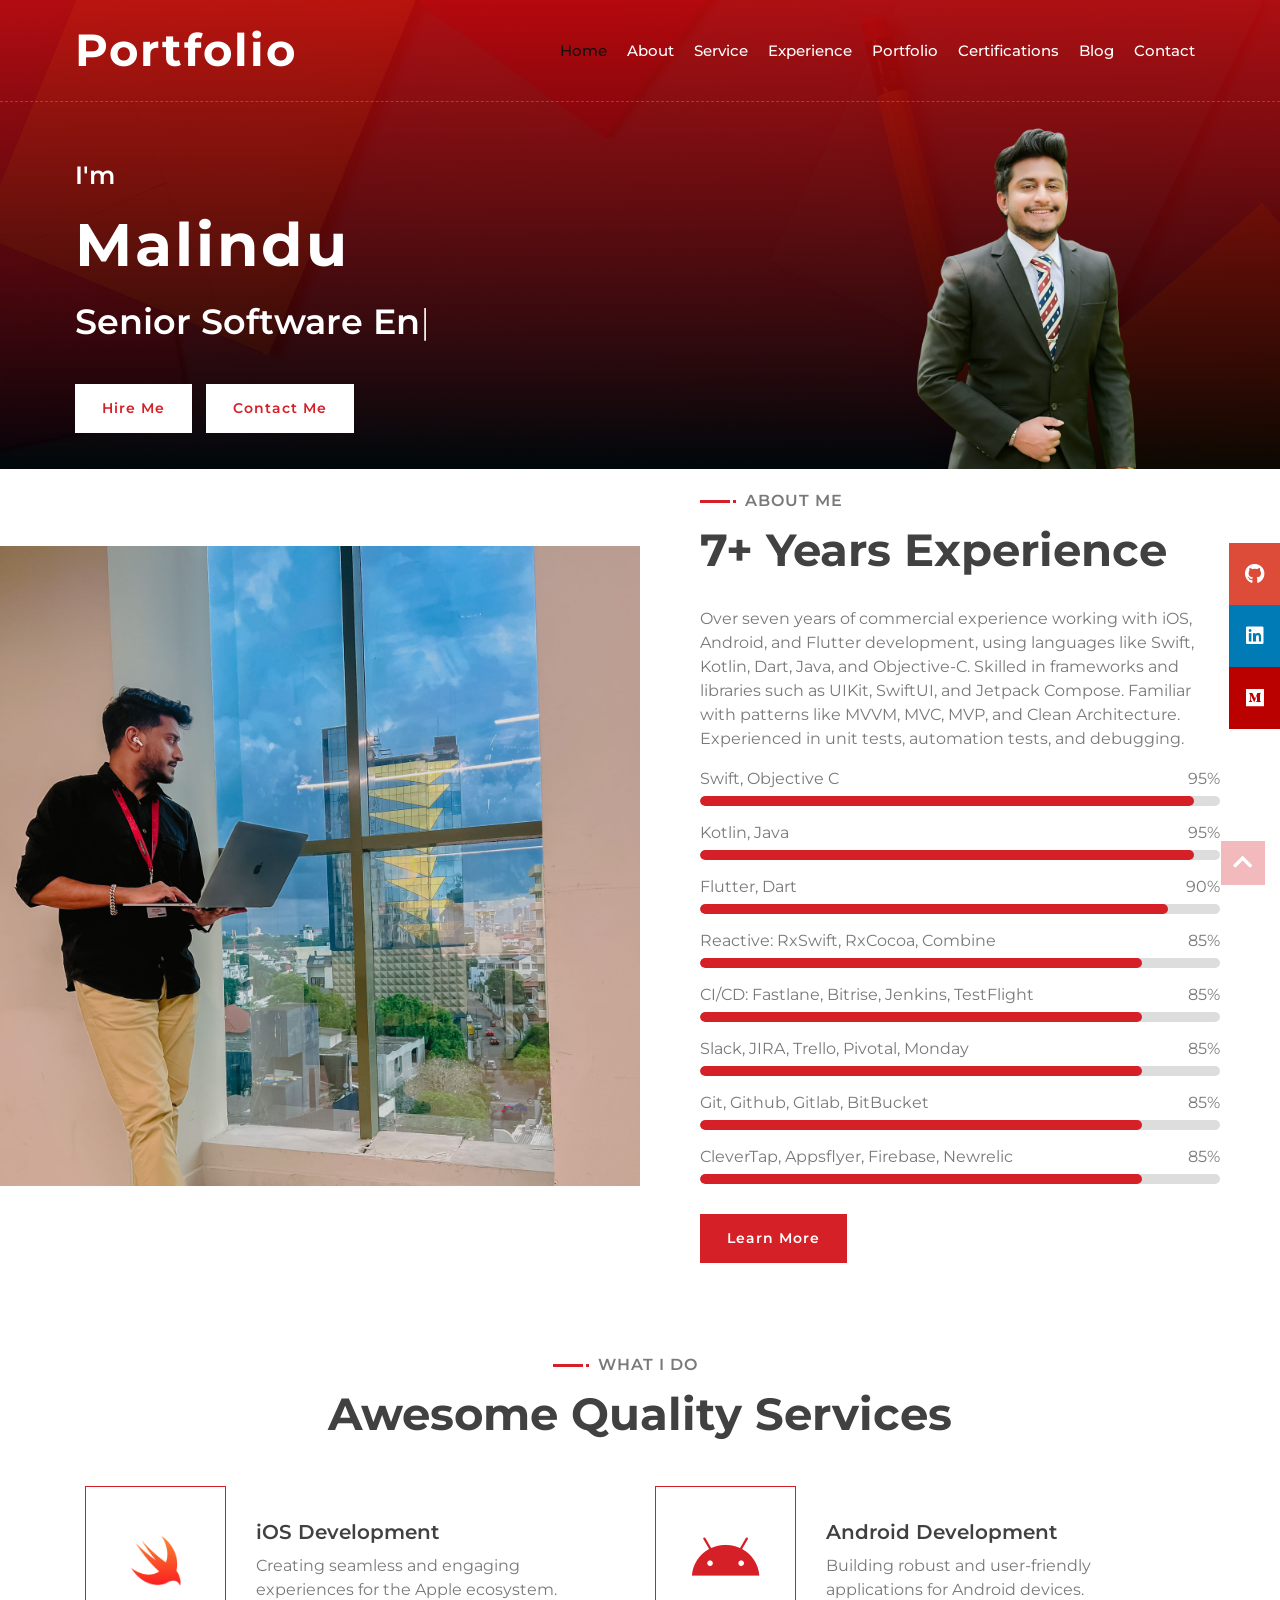
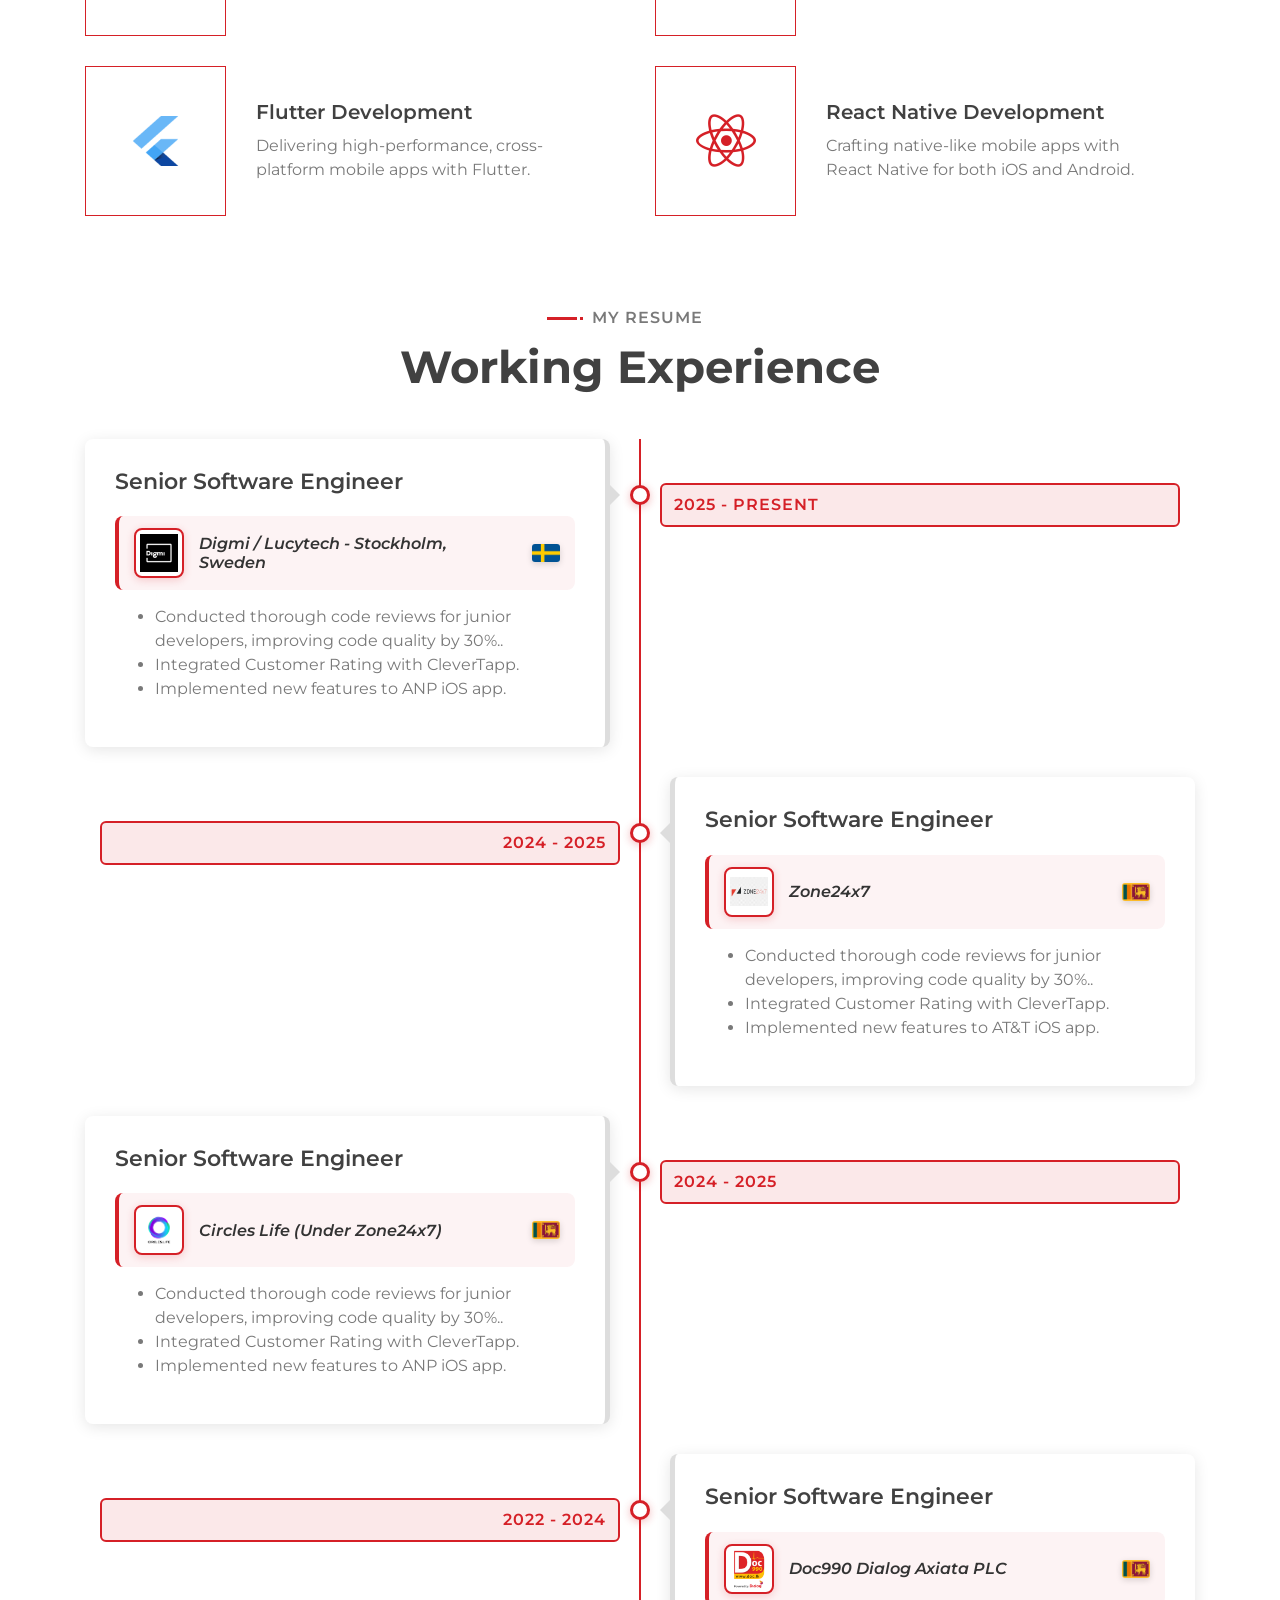
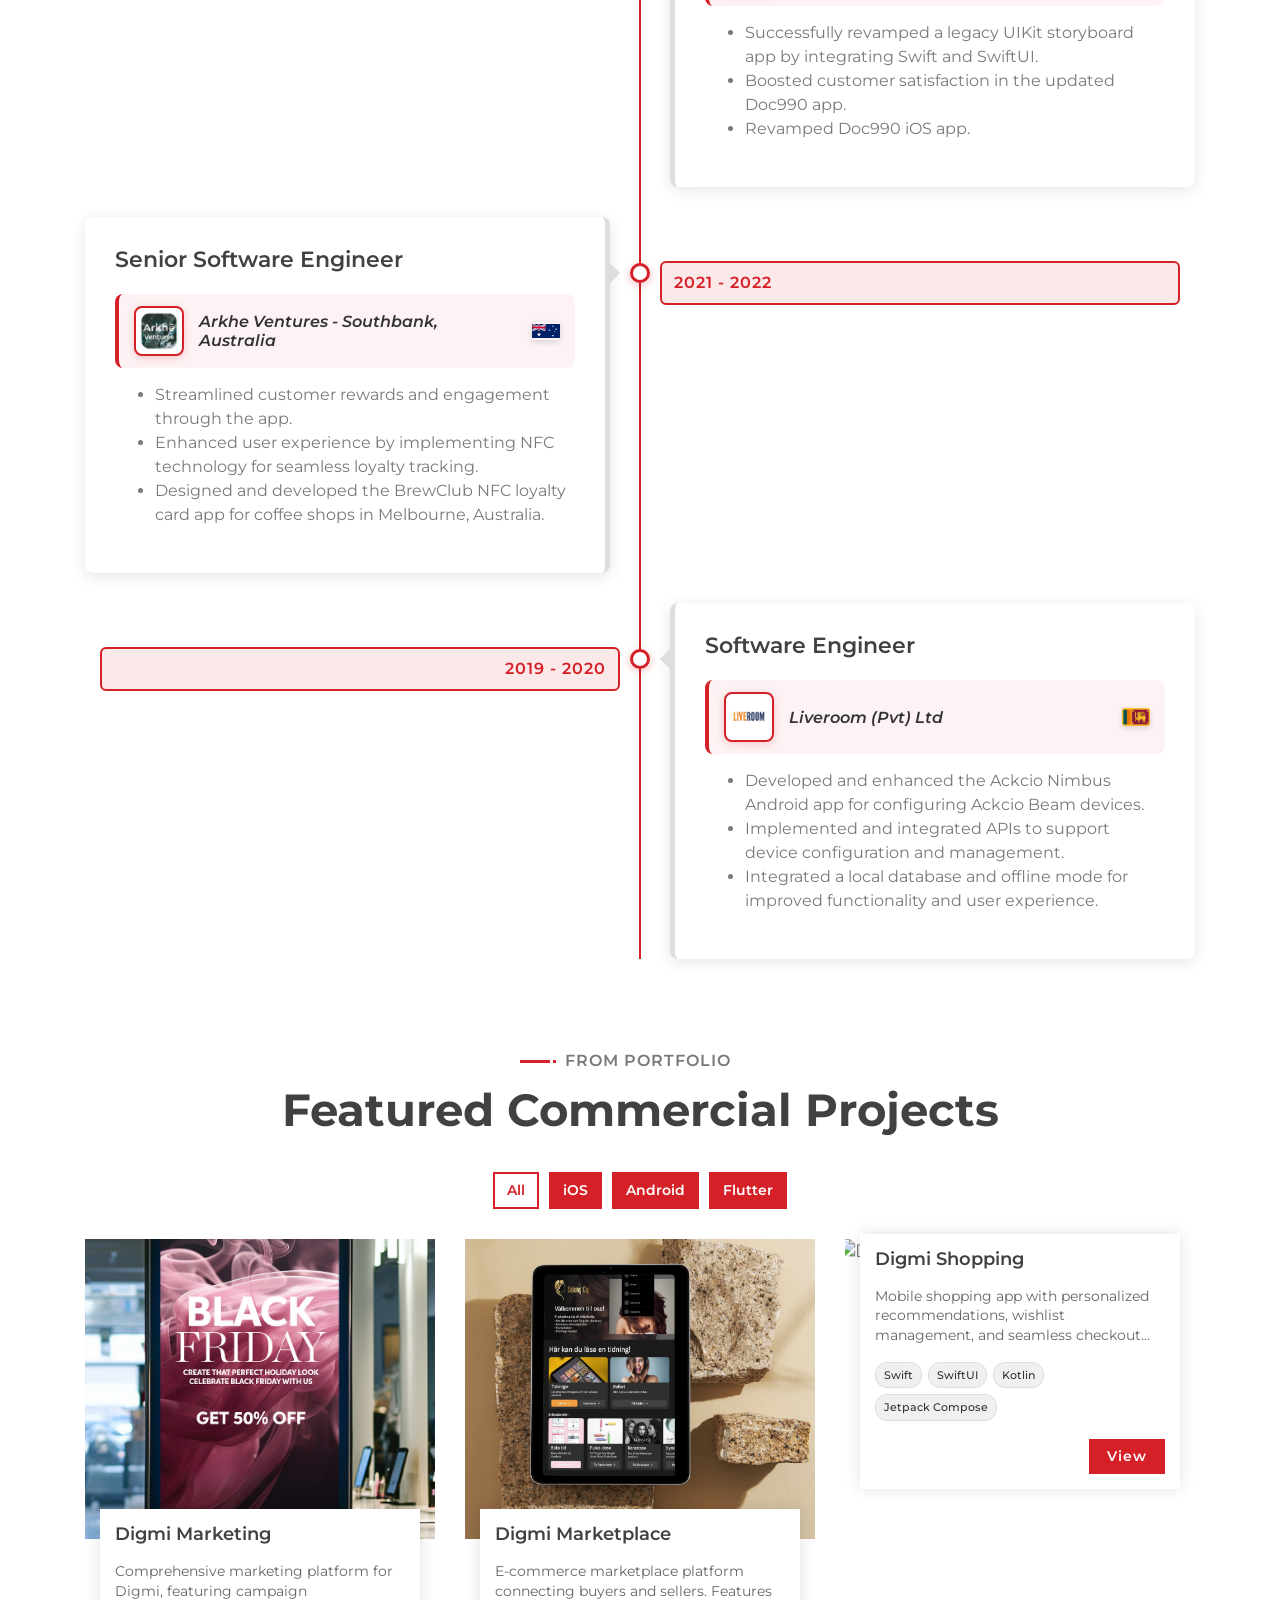
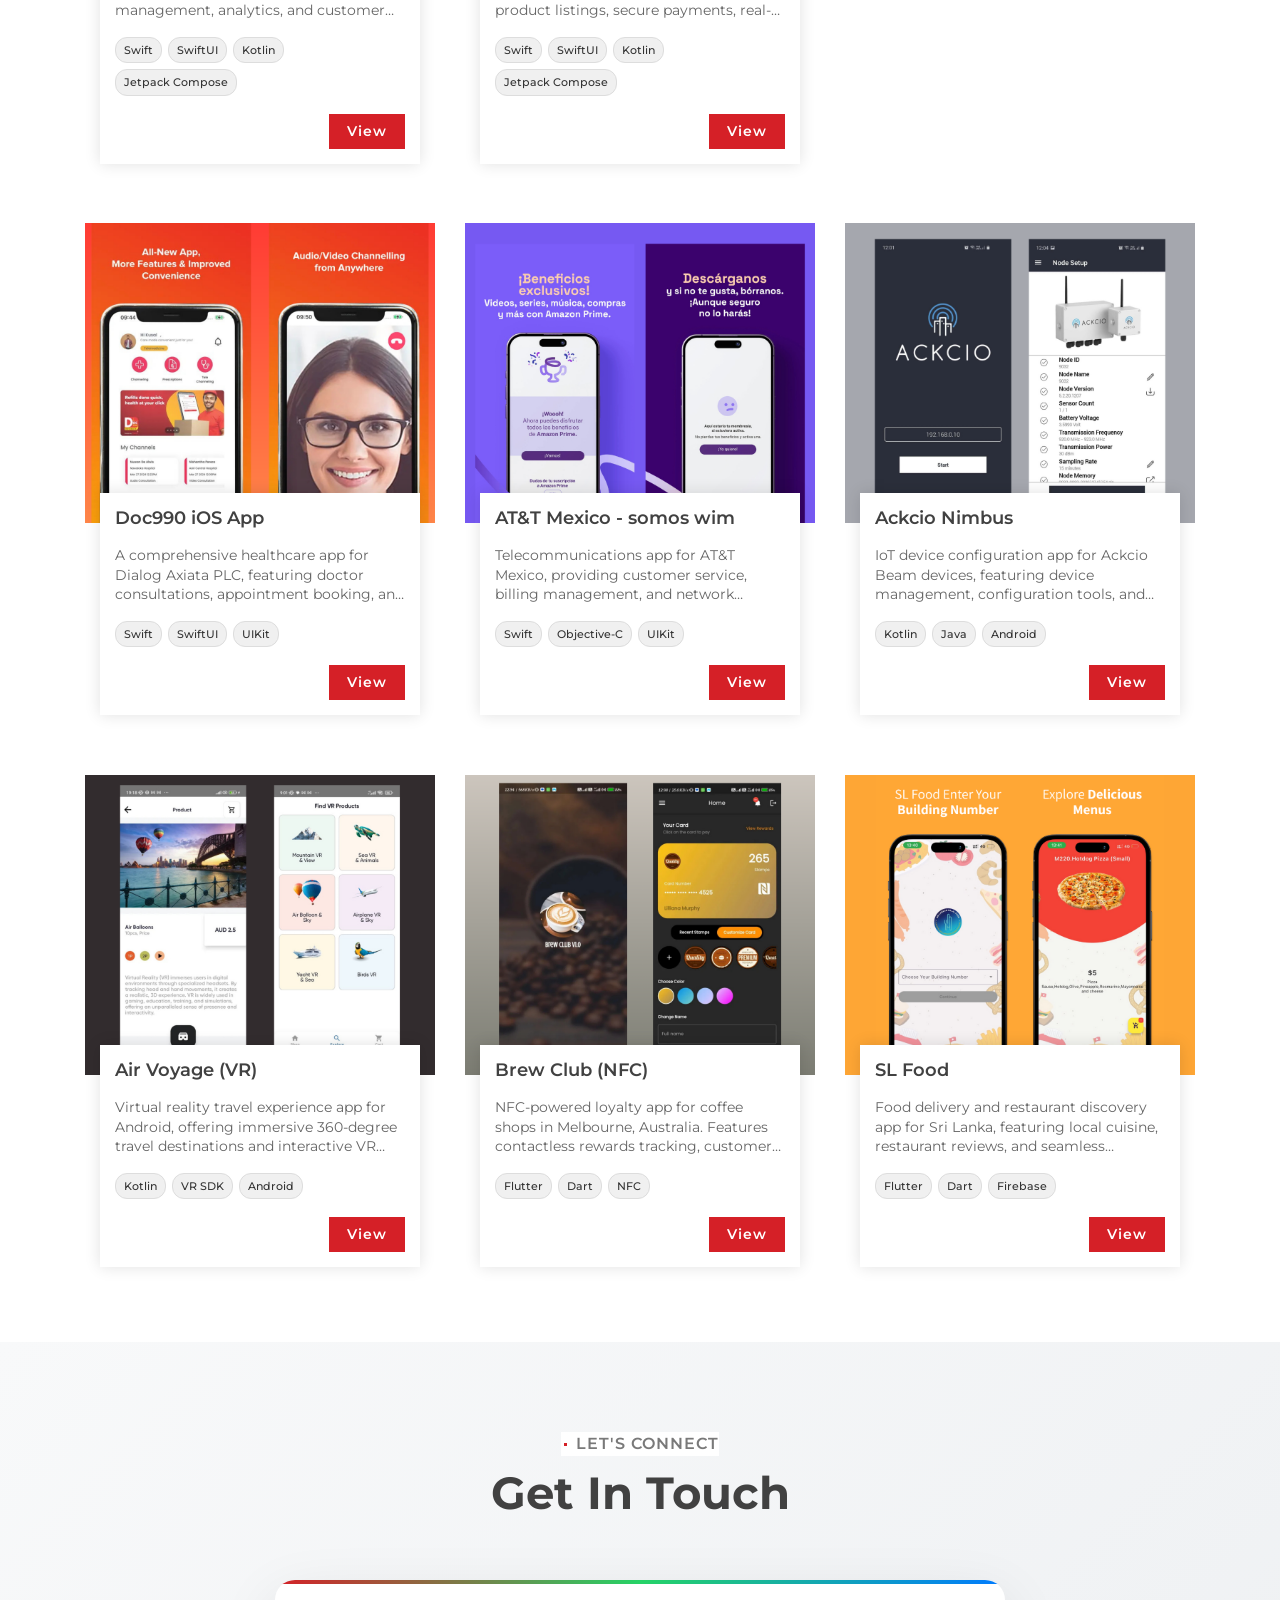
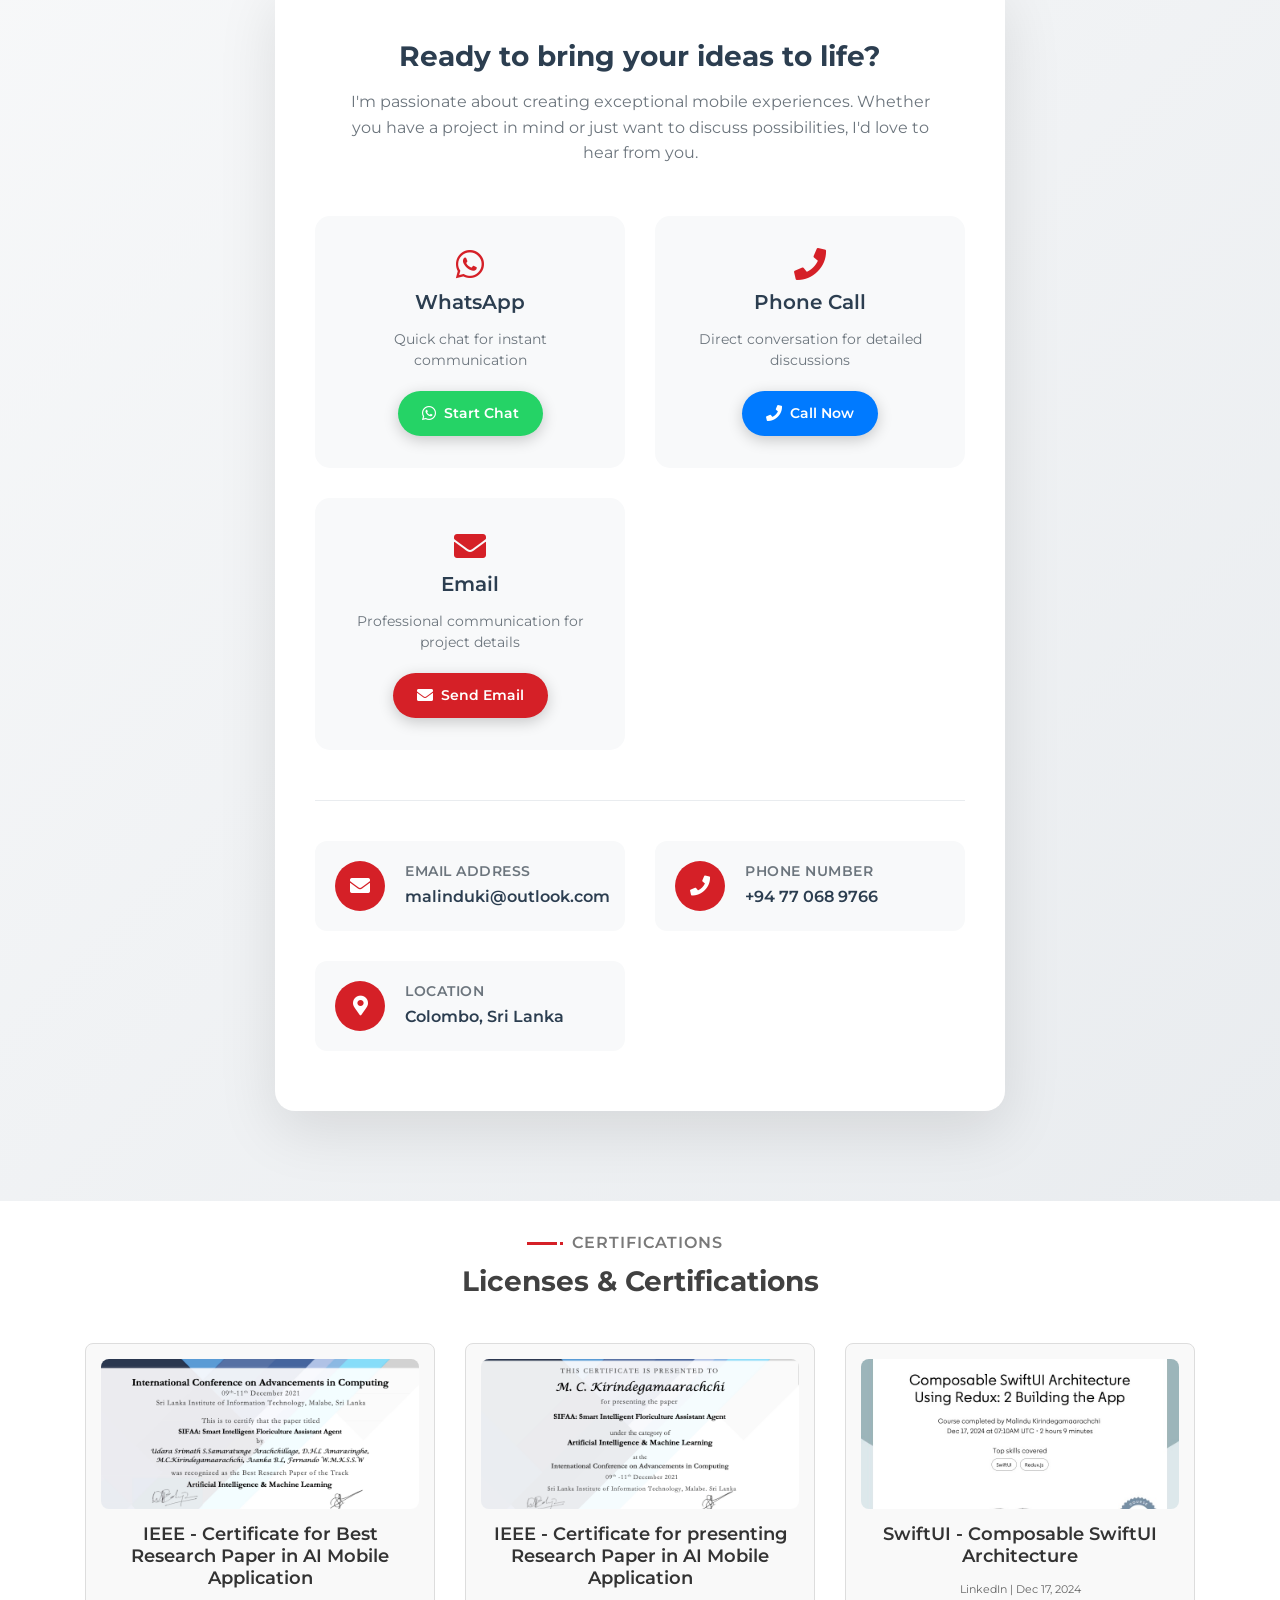
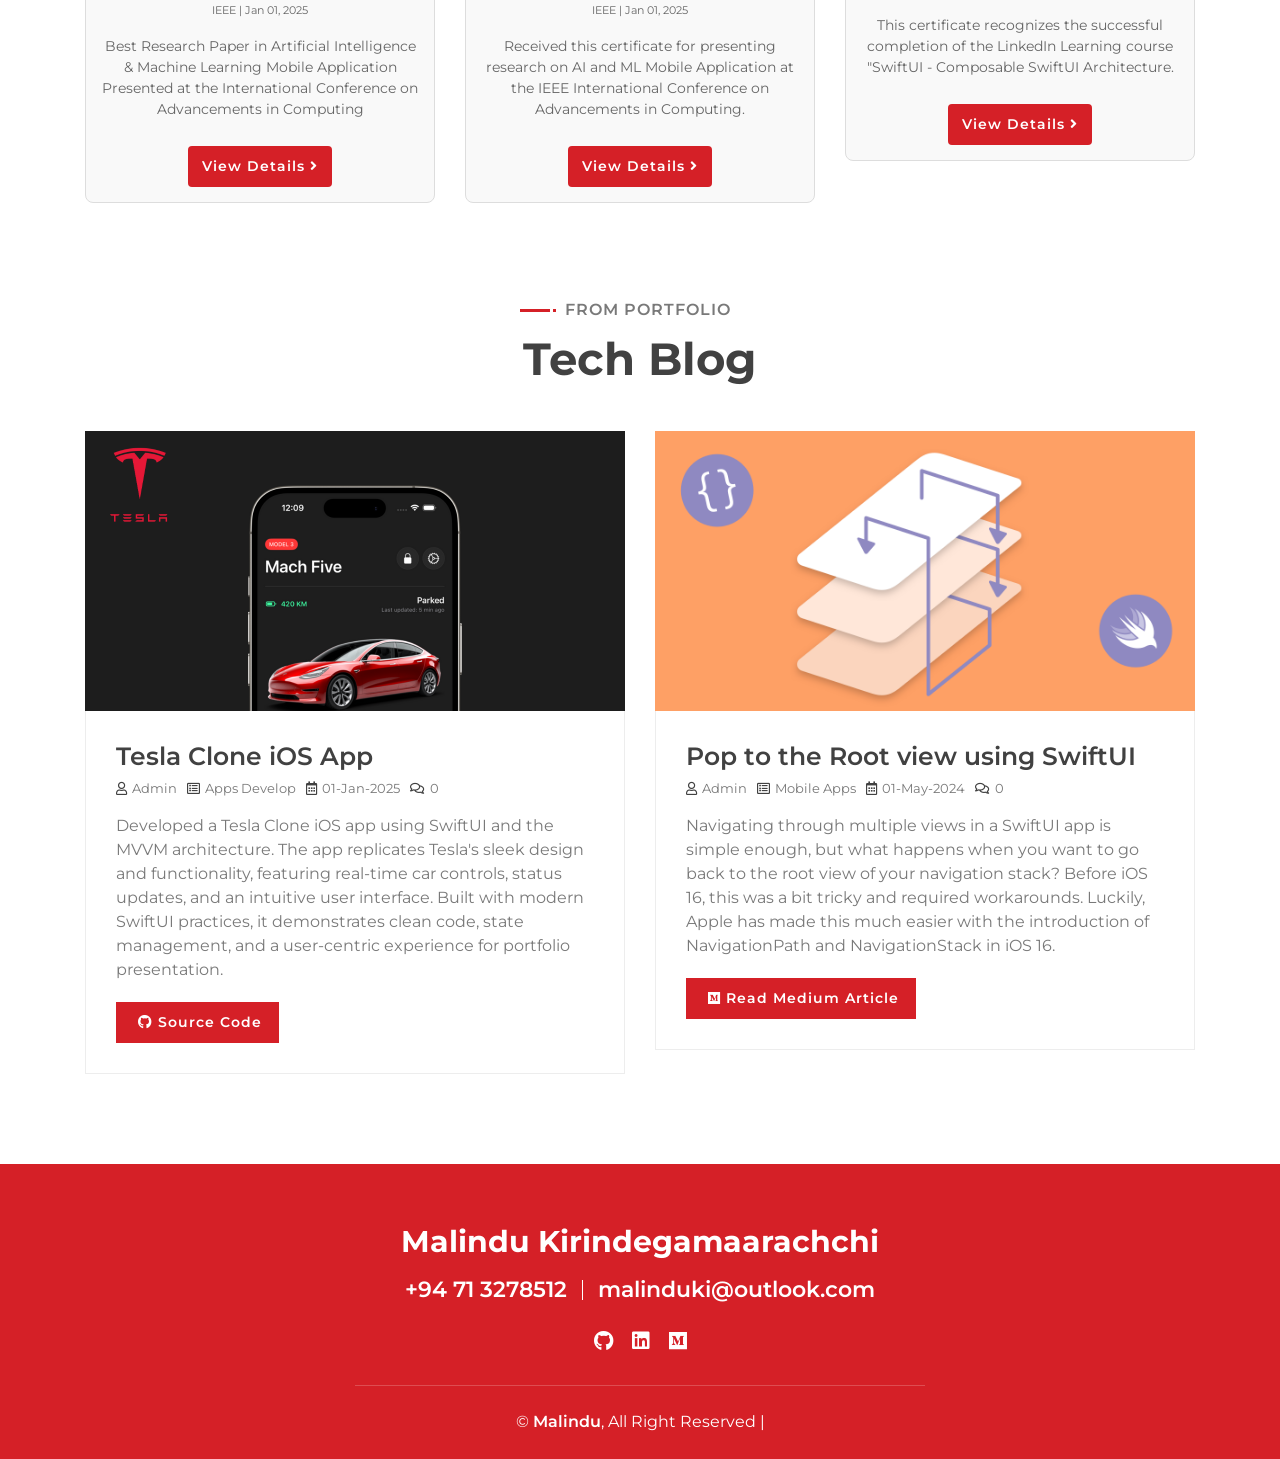
==== index.html @ 6a074ab1 "Revert to previous red/white portfolio template Restores index.html, css/style.css, and js/main.js t" ====
<!DOCTYPE html>
<html lang="en">
    <head>
        <meta charset="utf-8">
        <meta name="viewport" content="width=device-width, initial-scale=1">
        <meta name="title" content="Malindu | iOS & Android App Developer Portfolio">
        <meta name="description" content="Highly skilled Mobile App Developer in designing, developing apps for iOS and Android platforms using both Native and Hybrid technologies. ">
        <meta name="keywords" content="IOS, Android, Flutter, React Native, Freelance">
        <meta name="robots" content="index, follow">
        <meta http-equiv="Content-Type" content="text/html; charset=utf-8">
        <meta name="language" content="English">
        <meta name="revisit-after" content="1 days">
        <meta name="author" content="Malindu MCK">

        <title>Malindu | iOS & Android App Developer Portfolio</title>

        <!-- Favicon -->
        <link href="img/favicon.ico" rel="icon">

        <!-- Google Font -->
        <link href="https://fonts.googleapis.com/css2?family=Montserrat:wght@300;400;500;600;700&display=swap" rel="stylesheet">

        <!-- CSS Libraries -->
        <link href="https://stackpath.bootstrapcdn.com/bootstrap/4.4.1/css/bootstrap.min.css" rel="stylesheet">
        <link href="https://cdnjs.cloudflare.com/ajax/libs/font-awesome/5.10.0/css/all.min.css" rel="stylesheet">
        <link href="lib/animate/animate.min.css" rel="stylesheet">
        <link href="lib/owlcarousel/assets/owl.carousel.min.css" rel="stylesheet">
        <link href="lib/lightbox/css/lightbox.min.css" rel="stylesheet">

        <!-- Template Stylesheet -->
        <link href="css/style.css" rel="stylesheet">
    </head>

    <body data-spy="scroll" data-target=".navbar" data-offset="51">
        <!-- Nav Bar Start -->
        <div class="navbar navbar-expand-lg bg-light navbar-light">
            <div class="container-fluid">
                <a href="index.html" class="navbar-brand">
                    <!-- <img src="img/hero.png" alt="Logo" style="height: 30px; margin-right: 10px;"> -->
                    <span class="brand-text">Portfolio</span>
                </a>
                <button type="button" class="navbar-toggler" data-toggle="collapse" data-target="#navbarCollapse">
                    <span class="navbar-toggler-icon"></span>
                </button>

                <div class="collapse navbar-collapse justify-content-between" id="navbarCollapse">
                    <div class="navbar-nav ml-auto">
                        <a href="#home" class="nav-item nav-link active">Home</a>
                        <a href="#about" class="nav-item nav-link">About</a>
                        <a href="#service" class="nav-item nav-link">Service</a>
                        <a href="#experience" class="nav-item nav-link">Experience</a>
                        <a href="#portfolio" class="nav-item nav-link">Portfolio</a>
<!--                         <a href="pdf/Malindu_MCK_SSE_CV.pdf" class="nav-item nav-link" download="Malindu_MCK_SSE_CV.pdf">Download CV</a> -->
                        <!-- <a href="#price" class="nav-item nav-link">Price</a>
                        <a href="#review" class="nav-item nav-link">Review</a>
                        <a href="#team" class="nav-item nav-link">Team</a> -->
                        <a href="#certifications" class="nav-item nav-link">Certifications</a> 
                        <a href="#blog" class="nav-item nav-link">Blog</a>
                        <a href="#contact" class="nav-item nav-link">Contact</a>
                    </div>
                </div>
            </div>
        </div>
        <!-- Nav Bar End -->



        <!-- Hero Start -->
        <div class="hero" id="home">
            <div class="container-fluid">
                <div class="row align-items-center">
                    <div class="col-sm-12 col-md-6">
                        <div class="hero-content">
                            <div class="hero-text">
                                <p>I'm</p>
                                <h1>Malindu</h1>
                                <h2></h2>
                                <div class="typed-text">Senior Software Engineer, iOS Developer, Android Developer, Flutter Developer</div>
                            </div>
                            <div class="hero-btn">
                                <a class="btn"  href="tel:+94713278512">Hire Me</a>
                                <a class="btn"  href="tel:+94713278512">Contact Me</a>
                            </div>
                        </div>
                    </div>
                    <div class="col-sm-12 col-md-6 d-none d-md-block">
                        <div class="hero-image">
                            <img src="img/hero.webp" alt="Hero Image">
                        </div>
                    </div>
                </div>
            </div>
        </div>
        <!-- Hero End -->


        <!-- About Start -->
        <div class="about wow fadeInUp" data-wow-delay="0.1s" id="about">
            <div class="container-fluid">
                <div class="row align-items-center">
                    <div class="col-lg-6">
                        <div class="about-img">
                            <img src="img/self.jpeg" alt="Image">
                        </div>
                    </div>
                    <div class="col-lg-6">
                        <div class="about-content">
                            <div class="section-header text-left">

                                <p class="about-me">About Me</p>

                                <h2>7+ Years Experience</h2>
                            </div>
                            <div class="about-text">
                                <p>
                                    Over seven years of commercial experience working with iOS, Android, and Flutter development, using languages like Swift, Kotlin, Dart, Java, and Objective-C. Skilled in frameworks and libraries such as UIKit, SwiftUI, and Jetpack Compose. Familiar with patterns like MVVM, MVC, MVP, and Clean Architecture. Experienced in unit tests, automation tests, and debugging.                                </p>
                            </div>
                            <div class="skills">
                                <div class="skill-name">
                                    <p>Swift, Objective C</p><p>95%</p>
                                </div>
                                <div class="progress">
                                    <div class="progress-bar" role="progressbar" aria-valuenow="95" aria-valuemin="0" aria-valuemax="100"></div>
                                </div>
                                <div class="skill-name">
                                    <p>Kotlin, Java</p><p>95%</p>
                                </div>
                                <div class="progress">
                                    <div class="progress-bar" role="progressbar" aria-valuenow="95" aria-valuemin="0" aria-valuemax="100"></div>
                                </div>
                                <div class="skill-name">
                                    <p>Flutter, Dart</p><p>90%</p>
                                </div>
                                <div class="progress">
                                    <div class="progress-bar" role="progressbar" aria-valuenow="90" aria-valuemin="0" aria-valuemax="100"></div>
                                </div>
                                <div class="skill-name">
                                    <p>Reactive: RxSwift, RxCocoa, Combine</p><p>85%</p>
                                </div>
                                <div class="progress">
                                    <div class="progress-bar" role="progressbar" aria-valuenow="85" aria-valuemin="0" aria-valuemax="100"></div>
                                </div>
                                <div class="skill-name">
                                    <p>CI/CD: Fastlane, Bitrise, Jenkins, TestFlight</p><p>85%</p>
                                </div>
                                <div class="progress">
                                    <div class="progress-bar" role="progressbar" aria-valuenow="85" aria-valuemin="0" aria-valuemax="100"></div>
                                </div>
                                <div class="skill-name">
                                    <p>Slack, JIRA, Trello, Pivotal, Monday</p><p>85%</p>
                                </div>
                                <div class="progress">
                                    <div class="progress-bar" role="progressbar" aria-valuenow="85" aria-valuemin="0" aria-valuemax="100"></div>
                                </div>
                                <div class="skill-name">
                                    <p>Git, Github, Gitlab, BitBucket</p><p>85%</p>
                                </div>
                                <div class="progress">
                                    <div class="progress-bar" role="progressbar" aria-valuenow="85" aria-valuemin="0" aria-valuemax="100"></div>
                                </div>
                                <div class="skill-name">
                                    <p>CleverTap, Appsflyer, Firebase, Newrelic</p><p>85%</p>
                                </div>
                                <div class="progress">
                                    <div class="progress-bar" role="progressbar" aria-valuenow="85" aria-valuemin="0" aria-valuemax="100"></div>
                                </div>
           
                            </div>
                            <a class="btn" href="">Learn More</a>
                        </div>
                    </div>
                </div>
            </div>
        </div>
        <!-- About End -->
        
        
       <!-- Service Start -->
        <div class="service" id="service">
            <div class="container">
                <div class="section-header text-center wow zoomIn" data-wow-delay="0.1s">
                    <p>WHAT I DO</p>
                    <h2>Awesome Quality Services</h2>
                </div>
                <div class="row">
                    <div class="col-lg-6 wow fadeInUp" data-wow-delay="0.0s">
                        <div class="service-item">
                            <div class="service-icon">
                                <img src="img/swift_image.png" alt="iOS Icon" style="width: 50px; height: 50px;">
                            </div>
                            <div class="service-text">
                                <h3>iOS Development</h3>
                                <p>
                                    Creating seamless and engaging experiences for the Apple ecosystem.
                                </p>
                            </div>
                        </div>
                    </div>
                    <div class="col-lg-6 wow fadeInUp" data-wow-delay="0.2s">
                        <div class="service-item">
                            <div class="service-icon">
                                <i class="fab fa-android"></i>
                            </div>
                            <div class="service-text">
                                <h3>Android Development</h3>
                                <p>
                                    Building robust and user-friendly applications for Android devices.
                                </p>
                            </div>
                        </div>
                    </div>
                    <div class="col-lg-6 wow fadeInUp" data-wow-delay="0.4s">
                        <div class="service-item">
                            <div class="service-icon">
                                <img src="img/flutter.png" alt="iOS Icon" style="width: 75px; height: 50px;">
                            </div>
                            <div class="service-text">
                                <h3>Flutter Development</h3>
                                <p>
                                    Delivering high-performance, cross-platform mobile apps with Flutter.
                                </p>
                            </div>
                        </div>
                    </div>
                    <div class="col-lg-6 wow fadeInUp" data-wow-delay="0.6s">
                        <div class="service-item">
                            <div class="service-icon">
                                <i class="fab fa-react"></i>
                            </div>
                            <div class="service-text">
                                <h3>React Native Development</h3>
                                <p>
                                    Crafting native-like mobile apps with React Native for both iOS and Android.
                                </p>
                            </div>
                        </div>
                    </div>
                </div>
            </div>
        </div>

        <!-- Service End -->
        
        
         <!-- Experience Start -->
        <div class="experience" id="experience">
            <div class="container">
                <header class="section-header text-center wow zoomIn" data-wow-delay="0.1s">
                    <p>My Resume</p>
                    <h2>Working Experience</h2>
                </header>
                <div class="timeline">
                    <div class="timeline-item left wow slideInLeft" data-wow-delay="0.1s">
                        <div class="timeline-text">
                            <div class="timeline-date">2025 - Present</div>
                            <div class="timeline-header">
                                <h2>Senior Software Engineer</h2>
                                <div class="company-info">
                                    <div class="company-logo">
                                        <img src="img/companies/digmi-logo.webp" alt="Digmi" title="Digmi">
                                    </div>
                                    <h4>Digmi / Lucytech - Stockholm, Sweden</h4>
                                    <div class="country-flag">
                                        <img src="img/Flag_of_Sweden.svg.webp" alt="Sweden" title="Sweden">
                                    </div>
                                </div>
                            </div>
                            <p>
                                <ul>
                                    <li>Conducted thorough code reviews for junior developers, improving code quality by 30%..</li>
                                    <li>Integrated Customer Rating with CleverTapp.</li>
                                    <li>Implemented new features to ANP iOS app.</li>
                                </ul>
                            </p>
                        </div>
                    </div>
                    <div class="timeline-item right wow slideInRight" data-wow-delay="0.1s">
                        <div class="timeline-text">
                            <div class="timeline-date">2024 - 2025</div>
                            <div class="timeline-header">
                                <h2>Senior Software Engineer</h2>
                                <div class="company-info">
                                    <div class="company-logo">
                                        <img src="img/companies/zone247-logo.png" alt="Zone24x7" title="Zone24x7">
                                    </div>
                                    <h4>Zone24x7</h4>
                                    <div class="country-flag">
                                        <img src="img/Flag_of_Sri_Lanka.svg.webp" alt="Sri Lanka" title="Sri Lanka">
                                    </div>
                                </div>
                            </div>
                            <p>
                                <ul>
                                    <li>Conducted thorough code reviews for junior developers, improving code quality by 30%..</li>
                                    <li>Integrated Customer Rating with CleverTapp.</li>
                                    <li>Implemented new features to AT&T iOS app.</li>
                                </ul>
                            </p>
                        </div>
                    </div>
                    <div class="timeline-item left wow slideInLeft" data-wow-delay="0.1s">
                        <div class="timeline-text">
                            <div class="timeline-date">2024 - 2025</div>
                            <div class="timeline-header">
                                <h2>Senior Software Engineer</h2>
                                <div class="company-info">
                                    <div class="company-logo">
                                        <img src="img/companies/circles-logo.png" alt="Circles Life" title="Circles Life">
                                    </div>
                                    <h4>Circles Life (Under Zone24x7)</h4>
                                    <div class="country-flag">
                                        <img src="img/Flag_of_Sri_Lanka.svg.webp" alt="Sri Lanka" title="Sri Lanka">
                                    </div>
                                </div>
                            </div>
                            <p>
                                <ul>
                                    <li>Conducted thorough code reviews for junior developers, improving code quality by 30%..</li>
                                    <li>Integrated Customer Rating with CleverTapp.</li>
                                    <li>Implemented new features to ANP iOS app.</li>
                                </ul>
                            </p>
                        </div>
                    </div>
                    <div class="timeline-item right wow slideInRight" data-wow-delay="0.1s">
                        <div class="timeline-text">
                            <div class="timeline-date">2022 - 2024</div>
                            <div class="timeline-header">
                                <h2>Senior Software Engineer</h2>
                                <div class="company-info">
                                    <div class="company-logo">
                                        <img src="img/companies/doc990-logo.jpg" alt="Doc990" title="Doc990">
                                    </div>
                                    <h4>Doc990 Dialog Axiata PLC</h4>
                                    <div class="country-flag">
                                        <img src="img/Flag_of_Sri_Lanka.svg.webp" alt="Sri Lanka" title="Sri Lanka">
                                    </div>
                                </div>
                            </div>
                            <p>
                                <ul>
                                    <li>Successfully revamped a legacy UIKit storyboard app by integrating Swift and SwiftUI.</li>
                                    <li>Boosted customer satisfaction in the updated Doc990 app.</li>
                                    <li>Revamped Doc990 iOS app.</li>
                                </ul>
                            </p>
                        </div>
                    </div>
                    <div class="timeline-item left wow slideInLeft" data-wow-delay="0.1s">
                        <div class="timeline-text">
                            <div class="timeline-date">2021 - 2022</div>
                            <div class="timeline-header">
                                <h2>Senior Software Engineer</h2>
                                <div class="company-info">
                                    <div class="company-logo">
                                        <img src="img/companies/arkhe_ventures-logo.jpeg" alt="Arkhe Ventures" title="Arkhe Ventures">
                                    </div>
                                    <h4>Arkhe Ventures - Southbank, Australia</h4>
                                    <div class="country-flag">
                                        <img src="img/Flag_of_Australia_(converted).svg" alt="Australia" title="Australia">
                                    </div>
                                </div>
                            </div>
                            <p>
                                <ul>
                                    <li>Streamlined customer rewards and engagement through the app.</li>
                                    <li>Enhanced user experience by implementing NFC technology for seamless loyalty tracking.</li>
                                    <li>Designed and developed the BrewClub NFC loyalty card app for coffee shops in Melbourne, Australia.</li>
                                </ul>
                            </p>
                        </div>
                    </div>
                    <div class="timeline-item right wow slideInRight" data-wow-delay="0.1s">
                        <div class="timeline-text">
                            <div class="timeline-date">2019 - 2020</div>
                            <div class="timeline-header">
                                <h2>Software Engineer</h2>
                                <div class="company-info">
                                    <div class="company-logo">
                                        <img src="img/companies/liveroom-logo.jpg" alt="Liveroom" title="Liveroom">
                                    </div>
                                    <h4>Liveroom (Pvt) Ltd</h4>
                                    <div class="country-flag">
                                        <img src="img/Flag_of_Sri_Lanka.svg.webp" alt="Sri Lanka" title="Sri Lanka">
                                    </div>
                                </div>
                            </div>
                            <p>
                                <ul>
                                    <li>Developed and enhanced the Ackcio Nimbus Android app for configuring Ackcio Beam devices.</li>
                                    <li>Implemented and integrated APIs to support device configuration and management.</li>
                                    <li>Integrated a local database and offline mode for improved functionality and user experience.</li>
                                </ul>
                            </p>
                        </div>
                    </div>
                    
                    <!-- <div class="timeline-item left wow slideInLeft" data-wow-delay="0.1s">
                        <div class="timeline-text">
                            <div class="timeline-date">2019 - 2020</div>
                            <h2>Associate Software Engineer</h2>
                            <h4>Liveroom (Pvt) Ltd</h4>
                            <p>
                                Lorem ipsum dolor sit amet elit. Aliquam odio dolor, id luctus erat sagittis non. Ut blandit semper pretium.
                            </p>
                        </div>
                    </div> -->
                    <!-- <div class="timeline-item right wow slideInRight" data-wow-delay="0.1s">
                        <div class="timeline-text">
                            <div class="timeline-date">2045 - 2050</div>
                            <h2>Web Developer</h2>
                            <h4>Soft Agency, San Francisco, CA</h4>
                            <p>
                                Lorem ipsum dolor sit amet elit. Aliquam odio dolor, id luctus erat sagittis non. Ut blandit semper pretium.
                            </p>
                        </div>
                    </div>  -->
                 </div>
            </div>
        </div> 

        
        
        <!-- Banner Start -->
        <!-- <div class="banner wow zoomIn" data-wow-delay="0.1s">
            <div class="container">
                <div class="section-header text-center">
                    <p>Reasonable Price</p>
                    <h2>Get A <span>Special</span> Price</h2>
                </div>
                <div class="container banner-text">
                    <p>
                        Unlock premium mobile app development services at an unbeatable price. We believe in delivering exceptional value without compromising on quality. Our special pricing offer ensures you get top-notch applications that fit your budget and meet your specific requirements.
                    </p>
         
                    <a class="btn"  href="tel:+94713278512" >Pricing Plan</a>
                </div>
            </div>
        </div> -->
        <!-- Banner End -->


        <!-- Portfolio Start -->
        <div class="portfolio" id="portfolio">
            <div class="container">
                <div class="section-header text-center wow zoomIn" data-wow-delay="0.1s">
                    <p>From Portfolio</p>
                    <h2>Featured Commercial Projects</h2>
                </div>
                <div class="row">
                    <div class="col-12">
                        <ul id="portfolio-filter">
                            <li data-filter="*" class="filter-active">All</li>
                            <li data-filter=".filter-1" >iOS</li>
                            <li data-filter=".filter-2" >Android</li>
                            <li data-filter=".filter-3" >Flutter</li>
                            <!-- <li data-filter=".filter-1" >Web Design</li>
                            <li data-filter=".filter-2">Mobile Apps</li>
                            <li data-filter=".filter-3">Game Dev</li> -->
                        </ul>
                    </div>
                </div>
                <div class="row portfolio-container">
                    <!-- Digmi Projects -->
                    <div class="col-lg-4 col-md-6 col-sm-12 portfolio-item filter-1 filter-2 wow fadeInUp" data-wow-delay="0.0s">
                        <div class="portfolio-wrap">
                            <div class="portfolio-img">
                                <img src="img/digmi-marketing-iamge.png" alt="Digmi Marketing">
                            </div>
                            <div class="portfolio-text">
                                <h3>Digmi Marketing</h3>
                                <p class="portfolio-description">Comprehensive marketing platform for Digmi, featuring campaign management, analytics, and customer engagement tools. Available on both iOS and Android platforms with native performance.</p>
                                <div class="portfolio-tech">
                                    <span class="tech-tag">Swift</span>
                                    <span class="tech-tag">SwiftUI</span>
                                    <span class="tech-tag">Kotlin</span>
                                    <span class="tech-tag">Jetpack Compose</span>
                                </div>
                                <a class="btn view-btn" href="img/digmi-marketing-iamge.png" data-lightbox="portfolio">View</a>
                            </div>
                        </div>
                    </div>
                    
                    <div class="col-lg-4 col-md-6 col-sm-12 portfolio-item filter-1 filter-2 wow fadeInUp" data-wow-delay="0.2s">
                        <div class="portfolio-wrap">
                            <div class="portfolio-img">
                                <img src="img/Digmi+Marketplace.png" alt="Digmi Marketplace">
                            </div>
                            <div class="portfolio-text">
                                <h3>Digmi Marketplace</h3>
                                <p class="portfolio-description">E-commerce marketplace platform connecting buyers and sellers. Features product listings, secure payments, real-time messaging, and advanced search functionality with native mobile experience.</p>
                                <div class="portfolio-tech">
                                    <span class="tech-tag">Swift</span>
                                    <span class="tech-tag">SwiftUI</span>
                                    <span class="tech-tag">Kotlin</span>
                                    <span class="tech-tag">Jetpack Compose</span>
                                </div>
                                <a class="btn view-btn" href="img/Digmi+Marketplace.png" data-lightbox="portfolio">View</a>
                            </div>
                        </div>
                    </div>
                    
                    <div class="col-lg-4 col-md-6 col-sm-12 portfolio-item filter-1 filter-2 wow fadeInUp" data-wow-delay="0.4s">
                        <div class="portfolio-wrap">
                            <div class="portfolio-img">
                                <img src="img/Digmi+Shopping2.png" alt="Digmi Shopping">
                            </div>
                            <div class="portfolio-text">
                                <h3>Digmi Shopping</h3>
                                <p class="portfolio-description">Mobile shopping app with personalized recommendations, wishlist management, and seamless checkout experience. Built with modern mobile development frameworks for optimal user experience.</p>
                                <div class="portfolio-tech">
                                    <span class="tech-tag">Swift</span>
                                    <span class="tech-tag">SwiftUI</span>
                                    <span class="tech-tag">Kotlin</span>
                                    <span class="tech-tag">Jetpack Compose</span>
                                </div>
                                <a class="btn view-btn" href="img/Digmi+Shopping2.png" data-lightbox="portfolio">View</a>
                            </div>
                        </div>
                    </div>
                    
                    <div class="col-lg-4 col-md-6 col-sm-12 portfolio-item filter-1 wow fadeInUp" data-wow-delay="0.6s">
                        <div class="portfolio-wrap">
                            <div class="portfolio-img">
                                <img src="img/doc990.png" alt="Image">
                            </div>
                            <div class="portfolio-text">
                                <h3>Doc990 iOS App</h3>
                                <p class="portfolio-description">A comprehensive healthcare app for Dialog Axiata PLC, featuring doctor consultations, appointment booking, and medical services. Built with Swift and SwiftUI, integrating modern iOS development practices.</p>
                                <div class="portfolio-tech">
                                    <span class="tech-tag">Swift</span>
                                    <span class="tech-tag">SwiftUI</span>
                                    <span class="tech-tag">UIKit</span>
                                </div>
                                <a class="btn view-btn" href="img/doc990.png" data-lightbox="portfolio">View</a>
                            </div>
                        </div>
                    </div>
                    
                    <div class="col-lg-4 col-md-6 col-sm-12 portfolio-item filter-1 wow fadeInUp" data-wow-delay="0.8s">
                        <div class="portfolio-wrap">
                            <div class="portfolio-img">
                                <img src="img/att.png" alt="Image">
                            </div>
                            <div class="portfolio-text">
                                <h3>AT&T Mexico - somos wim</h3>
                                <p class="portfolio-description">Telecommunications app for AT&T Mexico, providing customer service, billing management, and network monitoring features. Developed with native iOS technologies for optimal performance.</p>
                                <div class="portfolio-tech">
                                    <span class="tech-tag">Swift</span>
                                    <span class="tech-tag">Objective-C</span>
                                    <span class="tech-tag">UIKit</span>
                                </div>
                                <a class="btn view-btn" href="img/att.png" data-lightbox="portfolio">View</a>
                            </div>
                        </div>
                    </div>
                    <div class="col-lg-4 col-md-6 col-sm-12 portfolio-item filter-2 wow fadeInUp" data-wow-delay="1.0s">
                        <div class="portfolio-wrap">
                            <div class="portfolio-img">
                                <img src="img/ackcio.png" alt="Image">
                            </div>
                            <div class="portfolio-text">
                                <h3>Ackcio Nimbus</h3>
                                <p class="portfolio-description">IoT device configuration app for Ackcio Beam devices, featuring device management, configuration tools, and offline capabilities. Built with Android native development.</p>
                                <div class="portfolio-tech">
                                    <span class="tech-tag">Kotlin</span>
                                    <span class="tech-tag">Java</span>
                                    <span class="tech-tag">Android</span>
                                </div>
                                <a class="btn view-btn" href="img/ackcio.png" data-lightbox="portfolio">View</a>
                            </div>
                        </div>
                    </div>
                    <div class="col-lg-4 col-md-6 col-sm-12 portfolio-item filter-2 wow fadeInUp" data-wow-delay="1.2s">
                        <div class="portfolio-wrap">
                            <div class="portfolio-img">
                                <img src="img/airVoyage.png" alt="Image">
                            </div>
                            <div class="portfolio-text">
                                <h3>Air Voyage (VR)</h3>
                                <p class="portfolio-description">Virtual reality travel experience app for Android, offering immersive 360-degree travel destinations and interactive VR content for travel enthusiasts.</p>
                                <div class="portfolio-tech">
                                    <span class="tech-tag">Kotlin</span>
                                    <span class="tech-tag">VR SDK</span>
                                    <span class="tech-tag">Android</span>
                                </div>
                                <a class="btn view-btn" href="img/airVoyage.png" data-lightbox="portfolio">View</a>
                            </div>
                        </div>
                    </div>
                    <div class="col-lg-4 col-md-6 col-sm-12 portfolio-item filter-3 wow fadeInUp" data-wow-delay="1.4s">
                        <div class="portfolio-wrap">
                            <div class="portfolio-img">
                                <img src="img/brewClub.png" alt="Image">
                            </div>
                            <div class="portfolio-text">
                                <h3>Brew Club (NFC)</h3>
                                <p class="portfolio-description">NFC-powered loyalty app for coffee shops in Melbourne, Australia. Features contactless rewards tracking, customer engagement, and seamless payment integration.</p>
                                <div class="portfolio-tech">
                                    <span class="tech-tag">Flutter</span>
                                    <span class="tech-tag">Dart</span>
                                    <span class="tech-tag">NFC</span>
                                </div>
                                <a class="btn view-btn" href="img/brewClub.png" data-lightbox="portfolio">View</a>
                            </div>
                        </div>
                    </div>
                    <div class="col-lg-4 col-md-6 col-sm-12 portfolio-item filter-3 wow fadeInUp" data-wow-delay="1.6s">
                        <div class="portfolio-wrap">
                            <div class="portfolio-img">
                                <img src="img/sl_food_plus.png" alt="Image">
                            </div>
                            <div class="portfolio-text">
                                <h3>SL Food</h3>
                                <p class="portfolio-description">Food delivery and restaurant discovery app for Sri Lanka, featuring local cuisine, restaurant reviews, and seamless ordering system with real-time tracking.</p>
                                <div class="portfolio-tech">
                                    <span class="tech-tag">Flutter</span>
                                    <span class="tech-tag">Dart</span>
                                    <span class="tech-tag">Firebase</span>
                                </div>
                                <a class="btn view-btn" href="img/sl_food_plus.png" data-lightbox="portfolio">View</a>
                            </div>
                        </div>
                    </div>
                    <!-- <div class="col-lg-4 col-md-6 col-sm-12 portfolio-item filter-3 wow fadeInUp" data-wow-delay="1s">
                        <div class="portfolio-wrap">
                            <div class="portfolio-img">
                                <img src="img/portfolio-6.jpg" alt="Image">
                            </div>
                            <div class="portfolio-text">
                                <h3>Company Website</h3>
                                <a class="btn" href="img/portfolio-6.jpg" data-lightbox="portfolio">+</a>
                            </div>
                        </div>
                    </div> -->
                </div>
            </div>
        </div>
        <!-- Portfolio End -->
        
        
    <!-- Banner Start -->
    <!-- <div class="banner wow zoomIn" data-wow-delay="0.1s">
        <div class="container">
            <div class="section-header text-center">
                <p>Unleash Your Potential</p>
                <h2>Get <span>30%</span> Off on Mobile App Development</h2>
            </div>
            <div class="container banner-text">
                <p>
                    Elevate your business with a custom mobile app designed to meet your unique needs. For a limited time, enjoy a 30% discount on all app development services. Whether you're a startup or an established enterprise, our innovative solutions will drive growth and enhance user engagement.
                </p>
                <a class="btn" href="#contact">Order Now</a>
            </div>
        </div>
    </div> -->
    <!-- Banner End -->

        
        
        <!-- Price Start -->
        <!-- <div class="price" id="price">
            <div class="container">
                <div class="section-header text-center wow zoomIn" data-wow-delay="0.1s">
                    <p>Pricing Plan</p>
                    <h2>Affordable Price</h2>
                </div>
                <div class="row">
                    <div class="col-md-4 wow fadeInUp" data-wow-delay="0.5s">
                        <div class="price-item">
                            <div class="price-header">
                                <div class="price-title">
                                    <h2>Basic</h2>
                                </div>
                                <div class="price-prices">
                                    <h2><small>$</small>49<span>/ mo</span></h2>
                                </div>
                            </div>
                            <div class="price-body">
                                <div class="price-description">
                                    <ul>
                                        <li>Bootstrap 4</li>
                                        <li>Font Awesome 5</li>
                                        <li>Responsive Design</li>
                                        <li>Browser Compatibility</li>
                                        <li>Easy To Use</li>
                                    </ul>
                                </div>
                            </div>
                            <div class="price-footer">
                                <div class="price-action">
                                    <a class="btn" href="">Order Now</a>
                                </div>
                            </div>
                        </div>
                    </div>
                    <div class="col-md-4 wow fadeInUp" data-wow-delay="0.0s">
                        <div class="price-item featured-item">
                            <div class="price-header">
                                <div class="price-title">
                                    <h2>Standard</h2>
                                </div>
                                <div class="price-prices">
                                    <h2><small>$</small>99<span>/ mo</span></h2>
                                </div>
                            </div>
                            <div class="price-body">
                                <div class="price-description">
                                    <ul>
                                        <li>Bootstrap 4</li>
                                        <li>Font Awesome 5</li>
                                        <li>Responsive Design</li>
                                        <li>Browser Compatibility</li>
                                        <li>Easy To Use</li>
                                    </ul>
                                </div>
                            </div>
                            <div class="price-footer">
                                <div class="price-action">
                                    <a class="btn" href="">Order Now</a>
                                </div>
                            </div>
                        </div>
                    </div>
                    <div class="col-md-4 wow fadeInUp" data-wow-delay="0.5s">
                        <div class="price-item">
                            <div class="price-header">
                                <div class="price-title">
                                    <h2>Premium</h2>
                                </div>
                                <div class="price-prices">
                                    <h2><small>$</small>149<span>/ mo</span></h2>
                                </div>
                            </div>
                            <div class="price-body">
                                <div class="price-description">
                                    <ul>
                                        <li>Bootstrap 4</li>
                                        <li>Font Awesome 5</li>
                                        <li>Responsive Design</li>
                                        <li>Browser Compatibility</li>
                                        <li>Easy To Use</li>
                                    </ul>
                                </div>
                            </div>
                            <div class="price-footer">
                                <div class="price-action">
                                    <a class="btn" href="">Order Now</a>
                                </div>
                            </div>
                        </div>
                    </div>
                </div>
            </div>
        </div> -->
        <!-- Price End -->
        
        
        <!-- Testimonial Start -->
        <!-- <div class="testimonial wow fadeInUp" data-wow-delay="0.1s" id="review">
            <div class="container">
                <div class="testimonial-icon">
                    <i class="fa fa-quote-left"></i>
                </div>
                <div class="owl-carousel testimonials-carousel">
                    <div class="testimonial-item">
                        <div class="testimonial-img">
                            <img src="img/testimonial-1.jpg" alt="Image">
                        </div>
                        <div class="testimonial-text">
                            <p>
                                Lorem ipsum dolor sit amet consec adipis elit. Etiam accums lacus eget velit tincid, quis suscip justo dictum. Lorem ipsum dolor sit amet consec adipis elit.
                            </p>
                            <h3>Customer Name</h3>
                            <h4>Profession</h4>
                        </div>
                    </div>
                    <div class="testimonial-item">
                        <div class="testimonial-img">
                            <img src="img/testimonial-2.jpg" alt="Image">
                        </div>
                        <div class="testimonial-text">
                            <p>
                                Lorem ipsum dolor sit amet consec adipis elit. Etiam accums lacus eget velit tincid, quis suscip justo dictum. Lorem ipsum dolor sit amet consec adipis elit.
                            </p>
                            <h3>Customer Name</h3>
                            <h4>Profession</h4>
                        </div>
                    </div>
                    <div class="testimonial-item">
                        <div class="testimonial-img">
                            <img src="img/testimonial-3.jpg" alt="Image">
                        </div>
                        <div class="testimonial-text">
                            <p>
                                Lorem ipsum dolor sit amet consec adipis elit. Etiam accums lacus eget velit tincid, quis suscip justo dictum. Lorem ipsum dolor sit amet consec adipis elit.
                            </p>
                            <h3>Customer Name</h3>
                            <h4>Profession</h4>
                        </div>
                    </div>
                </div>
            </div>
        </div> -->
        <!-- Testimonial End -->


        <!-- Team Start -->
        <!-- <div class="team" id="team">
            <div class="container">
                <div class="section-header text-center wow zoomIn" data-wow-delay="0.1s">
                    <p>Our Team</p>
                    <h2>Expert Team Members</h2>
                </div>
                <div class="row">
                    <div class="col-lg-6 wow fadeInUp" data-wow-delay="0.0s">
                        <div class="team-item">
                            <div class="team-img">
                                <img src="img/avatar1.jpg" alt="Image">
                            </div>
                            <div class="team-text">
                                <h2>M Chathuranga</h2>
                                <h4>IOS / Android Developer</h4>
                                <p>
                                    Introducing our dynamic iOS/Android Developer, turning ideas into captivating mobile experiences with finesse and expertise.                                </p>
                                <div class="team-social">
                                    <a class="btn" href=""><i class="fab fa-twitter"></i></a>
                                    <a class="btn" href=""><i class="fab fa-facebook-f"></i></a>
                                    <a class="btn" href=""><i class="fab fa-linkedin-in"></i></a>
                                    <a class="btn" href=""><i class="fab fa-instagram"></i></a>
                                </div>
                            </div>
                        </div>
                    </div>
                    <div class="col-lg-6 wow fadeInUp" data-wow-delay="0.2s">
                        <div class="team-item">
                            <div class="team-img">
                                <img src="img/team-2.jpg" alt="Image">
                            </div>
                            <div class="team-text">
                                <h2>Pubudu Dilshan</h2>
                                <h4>Flutter Developer</h4>
                                <p>
                                    Meet our expert Flutter Developer, dedicated to creating smooth and engaging cross-platform mobile applications.
                                </p>
                                <div class="team-social">
                                    <a class="btn" href=""><i class="fab fa-twitter"></i></a>
                                    <a class="btn" href=""><i class="fab fa-facebook-f"></i></a>
                                    <a class="btn" href=""><i class="fab fa-linkedin-in"></i></a>
                                    <a class="btn" href=""><i class="fab fa-instagram"></i></a>
                                </div>
                            </div>
                        </div>
                    </div>
                   <div class="col-lg-6 wow fadeInUp" data-wow-delay="0.4s">
                        <div class="team-item">
                            <div class="team-img">
                                <img src="img/team-3.jpg" alt="Image">
                            </div>
                            <div class="team-text">
                                <h2>Jennifer Page</h2>
                                <h4>Apps Designer</h4>
                                <p>
                                    Lorem ipsum dolor sit amet consec adipis elit. Etiam accum lacus
                                </p>
                                <div class="team-social">
                                    <a class="btn" href=""><i class="fab fa-twitter"></i></a>
                                    <a class="btn" href=""><i class="fab fa-facebook-f"></i></a>
                                    <a class="btn" href=""><i class="fab fa-linkedin-in"></i></a>
                                    <a class="btn" href=""><i class="fab fa-instagram"></i></a>
                                </div>
                            </div>
                        </div>
                    </div>
                    <div class="col-lg-6 wow fadeInUp" data-wow-delay="0.6s">
                        <div class="team-item">
                            <div class="team-img">
                                <img src="img/team-4.jpg" alt="Image">
                            </div>
                            <div class="team-text">
                                <h2>Josh Dunn</h2>
                                <h4>Apps Developer</h4>
                                <p>
                                    Lorem ipsum dolor sit amet consec adipis elit. Etiam accum lacus
                                </p>
                                <div class="team-social">
                                    <a class="btn" href=""><i class="fab fa-twitter"></i></a>
                                    <a class="btn" href=""><i class="fab fa-facebook-f"></i></a>
                                    <a class="btn" href=""><i class="fab fa-linkedin-in"></i></a>
                                    <a class="btn" href=""><i class="fab fa-instagram"></i></a>
                                </div>
                            </div>
                        </div>
                    </div> -->
                <!-- </div>
            </div>
        </div> --> 
        <!-- Team End -->
        
        
        <!-- Contact Start -->
        <div class="contact wow fadeInUp" data-wow-delay="0.1s" id="contact">
            <div class="container">
                <div class="section-header text-center">
                    <p>Let's Connect</p>
                    <h2>Get In Touch</h2>
                </div>
                <div class="row justify-content-center">
                    <div class="col-lg-8">
                        <div class="contact-content">
                            <div class="contact-intro">
                                <h3>Ready to bring your ideas to life?</h3>
                                <p>I'm passionate about creating exceptional mobile experiences. Whether you have a project in mind or just want to discuss possibilities, I'd love to hear from you.</p>
                            </div>
                            
                            <div class="contact-methods">
                                <div class="contact-card">
                                    <div class="contact-card-header">
                                        <i class="fab fa-whatsapp"></i>
                                        <h4>WhatsApp</h4>
                                    </div>
                                    <p>Quick chat for instant communication</p>
                                    <a href="https://wa.me/94770689766" class="contact-card-btn whatsapp-btn" target="_blank">
                                        <i class="fab fa-whatsapp"></i>
                                        <span>Start Chat</span>
                                    </a>
                                </div>
                                
                                <div class="contact-card">
                                    <div class="contact-card-header">
                                        <i class="fas fa-phone"></i>
                                        <h4>Phone Call</h4>
                                    </div>
                                    <p>Direct conversation for detailed discussions</p>
                                    <a href="tel:+94770689766" class="contact-card-btn call-btn">
                                        <i class="fas fa-phone"></i>
                                        <span>Call Now</span>
                                    </a>
                                </div>
                                
                                <div class="contact-card">
                                    <div class="contact-card-header">
                                        <i class="fas fa-envelope"></i>
                                        <h4>Email</h4>
                                    </div>
                                    <p>Professional communication for project details</p>
                                    <a href="mailto:malinduki@outlook.com" class="contact-card-btn email-btn">
                                        <i class="fas fa-envelope"></i>
                                        <span>Send Email</span>
                                    </a>
                                </div>
                            </div>
                            
                            <div class="contact-details">
                                <div class="contact-info-item">
                                    <div class="contact-info-icon">
                                        <i class="fas fa-envelope"></i>
                                    </div>
                                    <div class="contact-info-content">
                                        <h5>Email Address</h5>
                                        <p>malinduki@outlook.com</p>
                                    </div>
                                </div>
                                
                                <div class="contact-info-item">
                                    <div class="contact-info-icon">
                                        <i class="fas fa-phone"></i>
                                    </div>
                                    <div class="contact-info-content">
                                        <h5>Phone Number</h5>
                                        <p>+94 77 068 9766</p>
                                    </div>
                                </div>
                                
                                <div class="contact-info-item">
                                    <div class="contact-info-icon">
                                        <i class="fas fa-map-marker-alt"></i>
                                    </div>
                                    <div class="contact-info-content">
                                        <h5>Location</h5>
                                        <p>Colombo, Sri Lanka</p>
                                    </div>
                                </div>
                            </div>
                        </div>
                    </div>
                </div>
            </div>
        </div>
        <!-- Contact End -->

        <!-- Certifications Start -->
        <div class="certificate" id="certifications">
            <div class="container">
                <div class="section-header text-center wow zoomIn" data-wow-delay="0.1s">
                    <p>Certifications</p>
                    <h2>Licenses & Certifications</h2>
                </div>
                <div class="row">
                    <div class="col-lg-4 col-md-6">
                        <div class="certificate-item wow fadeInUp" data-wow-delay="0.1s">
                            <div class="certificate-img">
                                <img src="img/ieee_bestpaper.png" alt="Certificate">
                            </div>
                            <div class="certificate-text">
                                <h3>IEEE - Certificate for Best Research Paper in AI Mobile Application</h3>
                                <p><small>IEEE | Jan 01, 2025</small></p>
                                <p> Best Research Paper in Artificial Intelligence & Machine Learning Mobile Application Presented at the International Conference on Advancements in Computing </p>
                                <a class="btn" href="https://ieeexplore.ieee.org/document/9670885/">View Details <i class="fa fa-angle-right"></i></a>
                            </div>
                        </div>
                    </div>
                    <div class="col-lg-4 col-md-6">
                        <div class="certificate-item wow fadeInUp" data-wow-delay="0.2s">
                            <div class="certificate-img">
                                <img src="img/ieee_presenter.png" alt="Certificate">
                            </div>
                            <div class="certificate-text">
                                <h3>IEEE - Certificate for presenting Research Paper in AI Mobile Application</h3>
                                <p><small>IEEE | Jan 01, 2025</small></p>
                                <p> Received this certificate for presenting research on AI and ML Mobile Application at the IEEE International Conference on Advancements in Computing.</p>
                                <a class="btn" href="https://ieeexplore.ieee.org/document/9670885/">View Details <i class="fa fa-angle-right"></i></a>
                            </div>
                        </div>
                    </div>
                    <div class="col-lg-4 col-md-6">
                        <div class="certificate-item wow fadeInUp" data-wow-delay="0.2s">
                            <div class="certificate-img">
                                <img src="img/CertificateOfCompletion_SwiftUI.jpg" alt="Certificate">
                            </div>
                            <div class="certificate-text">
                                <h3>SwiftUI - Composable SwiftUI Architecture</h3>
                                <p><small>LinkedIn | Dec 17, 2024</small></p>
                                <p>This certificate recognizes the successful completion of the LinkedIn Learning course "SwiftUI - Composable SwiftUI Architecture.</p>
                                <a class="btn" href="https://www.linkedin.com/in/malindu-kirindegamaarachchi/#:~:text=Issued%20Dec%202024-,Show%20credential,-Redux.js">View Details <i class="fa fa-angle-right"></i></a>
                            </div>
                        </div>
                    </div>
                </div>
            </div>
        </div>
        <!-- Certifications End -->



        <!-- Blog Start -->
        <div class="blog" id="blog">
            <div class="container">
                <div class="section-header text-center wow zoomIn" data-wow-delay="0.1s">
                    <p>From Portfolio</p>
                    <h2>Tech Blog</h2>
                </div>
                <div class="row">
            
                    <div class="col-lg-6">
                        <div class="blog-item wow fadeInUp" data-wow-delay="0.3s">
                            <div class="blog-img">
                                <img src="img/Tesla_1.png" alt="Blog">
                            </div>
                            <div class="blog-text">
                                <h2>Tesla Clone iOS App</h2>
                                <div class="blog-meta">
                                    <p><i class="far fa-user"></i>Admin</p>
                                    <p><i class="far fa-list-alt"></i>Apps Develop</p>
                                    <p><i class="far fa-calendar-alt"></i>01-Jan-2025</p>
                                    <p><i class="far fa-comments"></i>0</p>
                                </div>
                                <p>
                                    Developed a Tesla Clone iOS app using SwiftUI and the MVVM architecture. The app replicates Tesla's sleek design and functionality, featuring real-time car controls, status updates, and an intuitive user interface. Built with modern SwiftUI practices, it demonstrates clean code, state management, and a user-centric experience for portfolio presentation.                                </p>
                                    <a class="btn" href="https://github.com/malindu21/Tesla-Clone.git" target="_blank">
                                        <i class="fab fa-github"></i> Source Code
                                    </a>
                            </div>
                        </div>
                    </div>

                    <div class="col-lg-6">
                        <div class="blog-item wow fadeInUp" data-wow-delay="0.1s">
                            <div class="blog-img">
                                <img src="img/swiftui_image.png" alt="Blog">
                            </div>
                            <div class="blog-text">
                                <h2>Pop to the Root view using SwiftUI</h2>
                                <div class="blog-meta">
                                    <p><i class="far fa-user"></i>Admin</p>
                                    <p><i class="far fa-list-alt"></i>Mobile Apps</p>
                                    <p><i class="far fa-calendar-alt"></i>01-May-2024</p>
                                    <p><i class="far fa-comments"></i>0</p>
                                </div>
                                <p>
                                    Navigating through multiple views in a SwiftUI app is simple enough, but what happens when you want to go back to the root view of your navigation stack? Before iOS 16, this was a bit tricky and required workarounds. Luckily, Apple has made this much easier with the introduction of NavigationPath and NavigationStack in iOS 16.
                                </p>
                                <a class="btn" href="https://medium.com/@kirindegamamalindu/pop-to-the-root-view-using-swiftui-5d8b10eb9c48" target="_blank">
                                    <i class="fab fa-medium"></i> Read Medium Article 
                                </a>

                            </div>
                        </div>
                    </div>
                </div>
            </div>
        </div>
        <!-- Blog End -->


        <!-- Footer Start -->
        <div class="footer wow fadeIn" data-wow-delay="0.3s">
            <div class="container-fluid">
                <div class="container">
                    <div class="footer-info">
                        <h2>Malindu Kirindegamaarachchi</h2>
                        
                        <div class="footer-menu">
                            <p>+94 71 3278512</p>
                            <p>malinduki@outlook.com</p>
                        </div>
                        <div class="footer-social">
                            <a href="https://github.com/malindu21" ><i class="fab fa-github"></i></a> 
                            <a href="https://www.linkedin.com/in/malindu-kirindegamaarachchi/" ><i class="fab fa-linkedin"></i></a>
                            <a href="https://medium.com/@kirindegamamalindu" ><i class="fab fa-medium"></i></a> 
                        </div>
                    </div>
                </div>
                <div class="container copyright">
                    <p>&copy; <a href="https://malindudev.xyz">Malindu</a>, All Right Reserved | 
					
					<!--/*** This template is free as long as you keep the footer author’s credit link/attribution link/backlink. If you'd like to use the template without the footer author’s credit link/attribution link/backlink, you can purchase the Credit Removal License from "https://htmlcodex.com/credit-removal". Thank you for your support. ***/-->
                    <!-- Designed By <a href="https://mobilestudiolk.xyz">Mobile Studio by Malindu</a></p> -->
                </div>
            </div>
        </div>
        <!-- Footer End -->
        
        
        <!-- Back to top button -->
        <a href="#" class="btn back-to-top"><i class="fa fa-chevron-up"></i></a>
        
        
        <!-- Pre Loader -->
        <div id="loader" class="show">
            <div class="loader"></div>
        </div>

        <!-- The social media icon bar -->
        <div class="icon-bar">
            <a href="https://github.com/malindu21" class="github"><i class="fab fa-github"></i></a> 
            <a href="https://www.linkedin.com/in/malindu-kirindegamaarachchi/" class="linkedin"><i class="fab fa-linkedin"></i></a>
            <a href="https://medium.com/@kirindegamamalindu" class="medium"><i class="fab fa-medium"></i></a> 
        </div>

        
        <!-- JavaScript Libraries -->
        <script src="https://code.jquery.com/jquery-3.4.1.min.js"></script>
        <script src="https://stackpath.bootstrapcdn.com/bootstrap/4.4.1/js/bootstrap.bundle.min.js"></script>
        <script src="lib/easing/easing.min.js"></script>
        <script src="lib/wow/wow.min.js"></script>
        <script src="lib/waypoints/waypoints.min.js"></script>
        <script src="lib/typed/typed.min.js"></script>
        <script src="lib/owlcarousel/owl.carousel.min.js"></script>
        <script src="lib/isotope/isotope.pkgd.min.js"></script>
        <script src="lib/lightbox/js/lightbox.min.js"></script>
        
        <!-- Contact Javascript File -->
        <script src="mail/jqBootstrapValidation.min.js"></script>
        <script src="mail/contact.js"></script>

        <!-- Template Javascript -->
        <script src="js/main.js"></script>
    </body>
</html>
---- css/style.css ----
/*******************************/
/********* General CSS *********/
/*******************************/
body {
    color: #797979;
    background: #ffffff;
    font-family: 'Montserrat', sans-serif;
}

h1,
h2, 
h3, 
h4,
h5, 
h6 {
    color: #414141;
}

a {
    color: #313131;
    transition: .3s;
}

a:hover,
a:active,
a:focus {
    color: #D52027;
    outline: none;
    text-decoration: none;
}

.btn:focus,
.form-control:focus {
    box-shadow: none;
}

.container-fluid {
    max-width: 1366px;
}

.btn {
    padding: 12px 25px;
    font-size: 14px;
    font-weight: 600;
    letter-spacing: 1px;
    color: #ffffff;
    background: #D52027;
    border: 2px solid transparent;
    border-radius: 0;
    box-shadow: inset 0 0 0 50px #D52027;
    transition: ease-out 0.3s;
    -webkit-transition: ease-out 0.3s;
    -moz-transition: ease-out 0.3s;
}

.btn:hover {
    color: #D52027;
    background: transparent;
    box-shadow: inset 0 0 0 0 #D52027;
    border-color: #D52027;
}

#loader {
    position: fixed;
    top: 0;
    right: 0;
    bottom: 0;
    left: 0;
    display: flex;
    align-items: center;
    justify-content: center;
    background: #ffffff;
    opacity: 0;
    visibility: hidden;
    -webkit-transition: opacity .3s ease-out, visibility 0s linear .3s;
    -o-transition: opacity .3s ease-out, visibility 0s linear .3s;
    transition: opacity .3s ease-out, visibility 0s linear .3s;
    z-index: 999;
}

#loader.show {
    -webkit-transition: opacity .6s ease-out, visibility 0s linear 0s;
    -o-transition: opacity .6s ease-out, visibility 0s linear 0s;
    transition: opacity .6s ease-out, visibility 0s linear 0s;
    visibility: visible;
    opacity: 1;
}

#loader .loader {
    position: relative;
    width: 45px;
    height: 45px;
    border: 5px solid #dddddd;
    border-top: 5px solid #D52027;
    border-radius: 50%;
    -webkit-animation: spin 2s linear infinite;
    animation: spin 2s linear infinite;
}

@-webkit-keyframes spin {
    0% { -webkit-transform: rotate(0deg); }
    100% { -webkit-transform: rotate(360deg); }
}

@keyframes spin {
    0% { transform: rotate(0deg); }
    100% { transform: rotate(360deg); }
}

.back-to-top {
    position: fixed;
    display: none;
    width: 44px;
    height: 44px;
    padding: 8px 0;
    text-align: center;
    line-height: 1;
    font-size: 22px;
    right: 15px;
    bottom: 15px;
    z-index: 9;
}

.back-to-top i {
    color: #ffffff;
}

.back-to-top:hover i {
    color: #414141;
}


/**********************************/
/*********** Nav Bar CSS **********/
/**********************************/
.navbar {
    position: relative;
    transition: .5s;
    z-index: 999;
}

.navbar.nav-sticky {
    position: fixed;
    top: 0;
    width: 100%;
    box-shadow: 0 2px 5px rgba(0, 0, 0, .3);
}

.navbar .navbar-brand {
    margin: 0;
    font-size: 45px;
    line-height: 0px;
    font-weight: 700;
    letter-spacing: 2px;
    transition: .5s;
    
}

.navbar .navbar-brand img {
    max-width: 100%;
    max-height: 40px;
}

.navbar .dropdown-menu {
    margin-top: 0;
    border: 0;
    border-radius: 0;
    background: #f8f9fa;
}

@media (min-width: 992px) {
    .navbar {
        position: absolute;
        width: 100%;
        padding: 30px 60px;
        background: transparent !important;
        border-bottom: 1px dashed rgba(256, 256, 256, .2);
        z-index: 9;
    }
    
    .navbar.nav-sticky {
        padding: 10px 60px;
        background: #ffffff !important;
    }
    
    .navbar .navbar-brand {
        color: #ffffff;
    }
    
    .navbar.nav-sticky .navbar-brand {
        color: #D52027;
    }

    .navbar-light .navbar-nav .nav-link,
    .navbar-light .navbar-nav .nav-link:focus {
        padding: 10px 10px 8px 10px;
        color: #ffffff;
        font-size: 15px;
        font-weight: 500;
    }
    
    .navbar-light.nav-sticky .navbar-nav .nav-link,
    .navbar-light.nav-sticky .navbar-nav .nav-link:focus {
        color: #414141;
    }

    .navbar-light .navbar-nav .nav-link:hover,
    .navbar-light .navbar-nav .nav-link.active {
        color: #111111;
    }
    
    .navbar-light.nav-sticky .navbar-nav .nav-link:hover,
    .navbar-light.nav-sticky .navbar-nav .nav-link.active {
        color: #D52027;
    }
}

@media (max-width: 991.98px) {   
    .navbar {
        padding: 15px;
        background: #ffffff !important;
    }
    
    .navbar .navbar-brand {
        color: #D52027;
    }
    
    .navbar .navbar-nav {
        margin-top: 15px;
    }
    
    .navbar a.nav-link {
        padding: 5px;
    }
    
    .navbar .dropdown-menu {
        box-shadow: none;
    }
}


/*******************************/
/********** Hero CSS ***********/
/*******************************/
.hero {
    position: relative;
    width: 100%;
    margin-bottom: 45px;
    padding: 120px 0 0 0;
    overflow: hidden;
    background: linear-gradient(rgba(183, 9, 9, 0.95), rgba(0, 0, 0, 0.95)), url(../img/hero-bg.jpg);
    background-position: center;
    background-repeat: no-repeat;
    background-size: cover;
}

.hero .container-fluid {
    padding: 0;
}

.hero .hero-image {
    position: relative;
    text-align: right;
    padding-right: 75px;
}

.hero .hero-image img {
    max-width: 80%;
    height: 349px;
}

.hero .hero-content {
    position: relative;
    padding-left: 75px;
    display: flex;
    align-items: flex-start;
    justify-content: center;
    flex-direction: column;
}

.hero .hero-text p {
    color: #ffffff;
    font-size: 25px;
    font-weight: 600;
    margin-bottom: 15px;
}

.hero .hero-text h1 {
    color: #ffffff;
    font-size: 60px;
    font-weight: 700;
    letter-spacing: 3px;
    margin-bottom: 15px;
}

.hero .hero-text h2 {
    display: inline-block;
    margin: 0;
    height: 35px;
    color: #ffffff;
    font-size: 35px;
    font-weight: 600;
}

.hero .hero-text .typed-text {
    display: none;
}

.hero .hero-text .typed-cursor {
    font-size: 35px;
    font-weight: 300;
    color: #ffffff;
}

.hero .hero-btn .btn {
    margin-top: 35px;
    color: #D52027;
    background: #ffffff;
    box-shadow: inset 0 0 0 50px #ffffff;
}

.hero .hero-btn .btn:hover {
    color: #ffffff;
    background: transparent;
    box-shadow: inset 0 0 0 0 #ffffff;
    border-color: #ffffff;
}

.hero .hero-btn .btn:first-child {
    margin-right: 10px;
}


@media (max-width: 767.98px) {
    .brand-text {
        font-size: 2rem; /* Smaller font size for mobile */
    }
}

@media (max-width: 991.98px) {
    .hero {
        padding-top: 60px;
    }
    
    .hero .hero-content {
        padding: 0 15px;
    }
    
    .hero .hero-text p {
        font-size: 20px;
    }
    
    .hero .hero-text h1 {
        font-size: 45px;
    }
    
    .hero .hero-text h2 {
        font-size: 25px;
        height: 25px;
    }
    
    .hero .hero-btn .btn {
        padding: 12px 30px;
        letter-spacing: 1px;
    }
}

@media (max-width: 767.98px) {
    .hero {
        padding-top: 60px;
        padding-bottom: 60px;
    }
    
    .hero,
    .hero .hero-text,
    .hero .hero-btn {
        width: 100%;
        text-align: center;
    }
    
    .hero .hero-text p {
        font-size: 18px;
    }
    
    .hero .hero-text h1 {
        font-size: 35px;
    }
    
    .hero .hero-text h2 {
        font-size: 22px;
        height: 22px;
    }
    
    .hero .hero-btn .btn {
        padding: 10px 15px;
        letter-spacing: 1px;
    }
}

@media (max-width: 575.98px) {
    .hero .hero-text p {
        font-size: 16px;
    }
    
    .hero .hero-text h1 {
        font-size: 30px;
    }
    
    .hero .hero-text h2 {
        font-size: 18px;
        height: 18px;
    }
    
    .hero .hero-btn .btn {
        padding: 8px 10px;
        letter-spacing: 0;
    }
}


/*******************************/
/******* Section Header ********/
/*******************************/
.section-header {
    position: relative;
    margin-bottom: 45px;
}

.section-header p {
    display: inline-block;
    margin: 0 30px;
    margin-bottom: 10px;
    padding-left: 15px;
    position: relative;
    font-size: 16px;
    font-weight: 600;
    letter-spacing: 1px;
    text-transform: uppercase;
    background: #ffffff;
}

.section-header p::before {
    position: absolute;
    content: "";
    height: 3px;
    top: 11px;
    right: 0;
    left: -30px;
    background: #D52027;
    z-index: -1;
}

.section-header p::after {
    position: absolute;
    content: "";
    width: 3px;
    height: 3px;
    top: 11px;
    left: 3px;
    background: #D52027;
    z-index: 1;
}

.section-header h2 {
    margin: 0;
    position: relative;
    font-size: 45px;
    font-weight: 700;
}

@media (max-width: 767.98px) {
    .section-header h2 {
        font-size: 30px;
    }
}


/*******************************/
/********** About CSS **********/
/*******************************/
.about {
    position: relative;
    width: 100%;
    margin: -45px 0 45px 0;
}

.about .col-lg-6 {
    padding: 0;
}

.about .section-header {
    margin-bottom: 30px;
}

.about .about-img {
    position: relative;
    height: 100%;
}

.about .about-img img {
    position: relative;
    width: 100%;
    height: 100%;
    object-fit: cover;
}

.about .about-content {
    padding: 0 60px;
}

.about .about-text p {
    font-size: 16px;
}

.about .skills {
    margin-bottom: 30px;
}

.about .skill-name {
    margin-top: 15px;
}

.about .skill-name p {
    display: inline-block;
    margin-bottom: 5px;
    font-size: 16px;
    font-weight: 400;
}

.about .skill-name p:last-child {
    float: right;
}

.about .progress {
    height: 10px;
    border-radius: 10px;
    background: #dddddd;
}

.about .progress .progress-bar {
    width: 0px;
    background: #D52027;
    border-radius: 10px;
    transition: 2s;
}

.about .about-text a.btn {
    margin-top: 15px;
}

@media (max-width: 991.98px) {
    .about .about-content {
        padding: 45px 15px 0 15px;
    }
}

@media (min-width: 768px) {
    p.about-me {
        margin-top: 20px;
    }
}


/*******************************/
/******* Experience CSS ********/
/*******************************/
.experience {
    position: relative;
    padding: 45px 0 15px 0;
}

.experience .timeline {
    position: relative;
    width: 100%;
}

.experience .timeline::after {
    content: '';
    position: absolute;
    width: 2px;
    background: #D52027;
    top: 0;
    bottom: 0;
    left: 50%;
    margin-left: -1px;
}

.experience .timeline .timeline-item {
    position: relative;
    background: inherit;
    width: 50%;
    margin-bottom: 30px;
    transition: all 0.3s ease;
}

.experience .timeline .timeline-item:hover {
    transform: translateY(-3px);
}

.experience .timeline .timeline-item.left {
    left: 0;
    padding-right: 30px;
}

.experience .timeline .timeline-item.right {
    left: 50%;
    padding-left: 30px;
}

.experience .timeline .timeline-item::after {
    content: '';
    position: absolute;
    width: 20px;
    height: 20px;
    top: 46px;
    right: -10px;
    background: #ffffff;
    border: 3px solid #D52027;
    border-radius: 50%;
    z-index: 1;
    box-shadow: 0 2px 8px rgba(213, 32, 39, 0.3);
    transition: all 0.3s ease;
}

.experience .timeline .timeline-item:hover::after {
    transform: scale(1.2);
    box-shadow: 0 4px 12px rgba(213, 32, 39, 0.4);
}

.experience .timeline .timeline-item.right::after {
    left: -10px;
}

.experience .timeline .timeline-item::before {
  content: '';
  position: absolute;
  width: 0;
  height: 0;
  top: 46px;
  right: 10px;
  z-index: 1;
  border: 10px solid;
  border-color: transparent transparent transparent #dddddd;
}

.experience .timeline .timeline-item.right::before {
  left: 10px;
  border-color: transparent #dddddd transparent transparent;
}

.experience .timeline .timeline-date {
    position: absolute;
    width: 100%;
    top: 44px;
    font-size: 16px;
    font-weight: 600;
    color: #D52027;
    text-transform: uppercase;
    letter-spacing: 1px;
    z-index: 1;
    background: rgba(213, 32, 39, 0.1);
    padding: 8px 12px;
    border-radius: 6px;
    border: 2px solid #D52027;
}

.experience .timeline .timeline-item.left .timeline-date {
    text-align: left;
    left: calc(100% + 55px);
}

.experience .timeline .timeline-item.right .timeline-date {
    text-align: right;
    right: calc(100% + 55px);
}

.experience .timeline .timeline-text {
    padding: 30px;
    background: #ffffff;
    position: relative;
    border-right: 5px solid #dddddd;
    box-shadow: 0 3px 15px rgba(0, 0, 0, .1);
    border-radius: 8px;
    transition: all 0.3s ease;
}

.experience .timeline .timeline-text:hover {
    box-shadow: 0 5px 25px rgba(0, 0, 0, .15);
    transform: translateY(-2px);
}

.experience .timeline .timeline-item.right .timeline-text {
    border-right: none;
    border-left: 5px solid #dddddd;
}

.experience .timeline .timeline-text h2 {
    margin: 0 0 5px 0;
    font-size: 22px;
    font-weight: 600;
}

.experience .timeline .timeline-text h4 {
    margin: 0 0 10px 0;
    font-size: 16px;
    font-style: italic;
    font-weight: 400;
}

.experience .timeline .timeline-text p {
    margin: 0;
    font-size: 16px;
}

.experience .timeline .timeline-header {
    display: flex;
    flex-direction: column;
    gap: 8px;
}

.experience .timeline .company-info {
    display: flex;
    align-items: center;
    justify-content: space-between;
    gap: 15px;
    width: 100%;
    margin: 8px 0 15px 0;
    padding: 12px 15px;
    background: rgba(213, 32, 39, 0.05);
    border-radius: 8px;
    border-left: 4px solid #D52027;
}

.experience .timeline .company-logo {
    display: flex;
    align-items: center;
    justify-content: center;
    width: 50px;
    height: 50px;
    background: #ffffff;
    border-radius: 8px;
    border: 2px solid #D52027;
    box-shadow: 0 2px 8px rgba(213, 32, 39, 0.2);
    transition: all 0.3s ease;
    overflow: hidden;
}

.experience .timeline .company-logo img {
    width: 100%;
    height: 100%;
    object-fit: contain;
    padding: 4px;
    transition: all 0.3s ease;
}

.experience .timeline .company-logo:hover {
    transform: scale(1.1);
    box-shadow: 0 4px 12px rgba(213, 32, 39, 0.3);
    border-color: #D52027;
}

.experience .timeline .company-logo:hover img {
    transform: scale(1.05);
}

.experience .timeline .company-info h4 {
    flex: 1;
    margin: 0;
    font-size: 16px;
    font-weight: 600;
    color: #333;
}

.experience .timeline .country-flag {
    display: flex;
    align-items: center;
}

.experience .timeline .country-flag img {
    width: 28px;
    height: 18px;
    border-radius: 3px;
    box-shadow: 0 2px 6px rgba(0, 0, 0, 0.15);
    transition: transform 0.3s ease;
}

.experience .timeline .country-flag img:hover {
    transform: scale(1.1);
}

.experience .timeline .timeline-item:hover .country-flag img {
    animation: flagWave 0.6s ease-in-out;
}

@keyframes flagWave {
    0%, 100% { transform: rotate(0deg); }
    25% { transform: rotate(-2deg); }
    75% { transform: rotate(2deg); }
}

@media (max-width: 767.98px) {
    .experience .timeline::after {
        left: 8px;
    }

    .experience .timeline .timeline-item {
        width: 100%;
        padding-left: 38px;
    }
    
    .experience .timeline .timeline-item.left {
        padding-right: 0;
    }
    
    .experience .timeline .timeline-item.right {
        left: 0%;
        padding-left: 38px;
    }

    .experience .timeline .timeline-item.left::after, 
    .experience .timeline .timeline-item.right::after {
        left: 0;
    }
    
    .experience .timeline .timeline-item.left::before,
    .experience .timeline .timeline-item.right::before {
        left: 18px;
        border-color: transparent #dddddd transparent transparent;
    }
    
    .experience .timeline .timeline-item.left .timeline-date,
    .experience .timeline .timeline-item.right .timeline-date {
        position: relative;
        top: 0;
        right: auto;
        left: 0;
        text-align: left;
        margin-bottom: 10px;
    }
    
    .experience .timeline .timeline-item.left .timeline-text,
    .experience .timeline .timeline-item.right .timeline-text {
        border-right: none;
        border-left: 5px solid #dddddd;
    }
}


/*******************************/
/********* Service CSS *********/
/*******************************/
.service {
    position: relative;
    width: 100%;
    padding: 45px 0 15px 0;
}

.service .service-item {
    position: relative;
    margin-bottom: 30px;
    display: flex;
    align-items: center;
    box-shadow: inset 0 0 0 0 transparent;
    transition: ease-out 0.5s;
}

.service .service-item:hover {
    box-shadow: inset 800px 0 0 0 #D52027;
}

.service .service-icon {
    position: relative;
    width: 150px;
    min-height: 150px;
    display: flex;
    align-items: center;
    justify-content: center;
    border: 1px solid #D52027;
    background: #ffffff;
}

.service .service-icon i {
    position: relative;
    font-size: 60px;
    color: #D52027;
    transition: .3s;
}

.service .service-item:hover i {
    font-size: 75px;
}

.service .service-text {
    position: relative;
    width: calc(100% - 120px);
    padding: 0 30px;
}

.service .service-text h3 {
    margin-bottom: 10px;
    font-size: 20px;
    font-weight: 600;
    transition: 1s;
}

.service .service-text p {
    margin: 0;
    font-size: 16px;
    transition: 1s;
}

.service .service-item:hover .service-text h3,
.service .service-item:hover .service-text p {
    color: #ffffff;
}

@media (max-width: 575.98px) {
    .service .service-text h3 {
        font-size: 16px;
        margin-bottom: 5px;
    }
    
    .service .service-text p {
        font-size: 14px;
    }
}


/*******************************/
/******** Portfolio CSS ********/
/*******************************/
.portfolio {
    position: relative;
    padding: 45px 0 15px 0;
}

.portfolio #portfolio-filter {
    padding: 0;
    margin: -15px 0 25px 0;
    list-style: none;
    font-size: 0;
    text-align: center;
}

.portfolio #portfolio-filter li {
    cursor: pointer;
    display: inline-block;
    margin: 5px;
    padding: 6px 12px;
    font-size: 14px;
    font-weight: 600;
    color: #ffffff;
    background: #D52027;
    border: 2px solid transparent;
    border-radius: 0;
    box-shadow: inset 0 0 0 50px #D52027;
    transition: ease-out 0.3s;
    -webkit-transition: ease-out 0.3s;
    -moz-transition: ease-out 0.3s;
}

.portfolio #portfolio-filter li:hover,
.portfolio #portfolio-filter li.filter-active {
    color: #D52027;
    background: transparent;
    box-shadow: inset 0 0 0 0 #D52027;
    border-color: #D52027;
}

.portfolio .portfolio-item {
    position: relative;
    margin-bottom: 30px; /* Ensure some space between items */
}


.portfolio .portfolio-wrap {
    position: relative;
    width: 100%;
}

.portfolio .portfolio-img {
    position: relative;
    overflow: hidden;
}

.portfolio .portfolio-img img {
    position: relative;
    width: 100%; 
    height: 300px; /* Adjust height for responsiveness */
    object-fit: cover;
    transform: scale(1.1);
    transition: .5s;
}

.portfolio .portfolio-item:hover img {
    margin-left: 15px;
}

.portfolio .portfolio-text {
    position: relative;
    min-height: 80px;
    width: calc(100% - 30px);
    margin: -30px 15px 30px 15px;
    display: flex;
    flex-direction: column;
    align-items: flex-start;
    background: #ffffff;
    box-shadow: 0 0 15px rgba(0, 0, 0, .12);
    padding: 15px;
}

.portfolio .portfolio-text h3 {
    width: 100%;
    font-size: 18px;
    font-weight: 600;
    margin: 0 0 8px 0;
    white-space: nowrap;
    overflow: hidden;
}

.portfolio .portfolio-text a.view-btn {
    width: auto;
    height: 35px;
    padding: 8px 16px;
    display: flex;
    align-items: center;
    justify-content: center;
    font-size: 14px;
    font-weight: 600;
    margin-top: 10px;
    align-self: flex-end;
}

.portfolio .portfolio-item:hover a.view-btn {
    color: #D52027;
    background: transparent;
    box-shadow: inset 0 0 0 0 #D52027;
    border-color: #D52027;
}

.portfolio .portfolio-description {
    font-size: 14px;
    color: #666;
    margin: 8px 0;
    line-height: 1.4;
    display: -webkit-box;
    -webkit-line-clamp: 3;
    -webkit-box-orient: vertical;
    overflow: hidden;
    text-overflow: ellipsis;
}

.portfolio .portfolio-tech {
    display: flex;
    flex-wrap: wrap;
    gap: 6px;
    margin: 8px 0;
}

.portfolio .tech-tag {
    background: #f0f0f0;
    color: #333;
    padding: 4px 8px;
    border-radius: 12px;
    font-size: 11px;
    font-weight: 500;
    border: 1px solid #ddd;
    transition: all 0.3s ease;
}

.portfolio .tech-tag:hover {
    background: #D52027;
    color: white;
    border-color: #D52027;
}

.portfolio .portfolio-item:hover .portfolio-text {
    box-shadow: 0 5px 25px rgba(0, 0, 0, .2);
    transform: translateY(-2px);
    transition: all 0.3s ease;
}


/* Responsive adjustments */
@media (max-width: 767px) {
    .portfolio .portfolio-text {
        height: auto;
        flex-direction: column;
        align-items: flex-start;
        padding: 15px;
    }
    
    .portfolio .portfolio-text h3 {
        width: 100%;
        margin: 0 0 10px 0;
    }
    
    .portfolio .portfolio-text .portfolio-description {
        margin: 8px 0;
        -webkit-line-clamp: 4;
    }
    
    .portfolio .portfolio-text .portfolio-tech {
        margin: 8px 0;
    }
    
    .portfolio .portfolio-text a.view-btn {
        width: 100%;
        height: 40px;
        font-size: 14px;
        justify-content: center;
        margin-top: 10px;
        align-self: stretch;
    }
}



/*******************************/
/********* Banner CSS **********/
/*******************************/
.banner {
    position: relative;
    width: 100%;
    margin: 45px 0;
    padding: 90px 0;
    background: #D52027;
}

.banner .container {
    max-width: 750px;
    text-align: center;
}

.banner .section-header {
    margin-bottom: 20px;
}

.banner .section-header p {
    color: #4895ef;
    background: transparent;
}

.banner .section-header p::after {
    display: none;
}

.banner .section-header h2 {
    color: #ffffff;
}

.banner .section-header h2 span {
    color: #4895ef;
    font-size: 50px;
}

.banner .banner-text p {
    font-size: 18px;
    color: #ffffff;
}

.banner .banner-text .btn {
    margin-top: 15px;
    color: #D52027;
    background: #ffffff;
    box-shadow: inset 0 0 0 50px #ffffff;
}

.banner .banner-text .btn:hover {
    color: #ffffff;
    background: transparent;
    box-shadow: inset 0 0 0 0 #ffffff;
    border-color: #ffffff;
}


/*******************************/
/********* Pricing CSS *********/
/*******************************/
.price {
    position: relative;
    width: 100%;
    padding: 45px 0 15px 0;
}

.price .row {
    padding: 0 15px;
}

.price .col-md-4 {
    padding: 0;
}

.price .price-item {
    position: relative;
    margin-bottom: 30px;
    background: #ffffff;
}

.price .featured-item {
    box-shadow: 0 0 30px rgba(0, 0, 0, .2);
    z-index: 1;
}

.price .price-header,
.price .price-body,
.price .price-footer {
    position: relative;
    text-align: center;
}

.price .price-header {
    padding: 45px 0 30px 0;
    color: #414141;
}

.price .price-item.featured-item .price-header {
    color: #D52027;
}

.price .price-title h2 {
    font-size: 25px;
    font-weight: 400;
    text-transform: uppercase;
}

.price .price-prices h2 {
    font-size: 45px;
    font-weight: 700;
    margin-left: 10px;
}

.price .price-prices h2 small {
    position: absolute;
    font-size: 18px;
    font-weight: 400;
    margin-top: 9px;
    margin-left: -12px;
}

.price .price-prices h2 span {
    margin-left: 1px;
    font-size: 18px;
    font-weight: 400;
}

.price .price-item.featured-item h2 {
    color: #D52027;
}

.price .price-body {
    padding: 0 0 20px 0;
}

.price .price-description ul {
    margin: 0;
    padding: 0;
    list-style: none;
}

.price .price-description ul li {
    padding: 0 0 20px 0;
}

.price .price-item .price-action {
    padding-bottom: 45px;
}

.price .price-item .price-action .btn {
    color: #ffffff;
    background: #414141;
    box-shadow: inset 0 0 0 50px #414141;
}

.price .price-item .price-action .btn:hover {
    color: #414141;
    background: transparent;
    box-shadow: inset 0 0 0 0 #414141;
    border-color: #414141;
}

.price .price-item.featured-item .price-action .btn {
    color: #ffffff;
    background: #D52027;
    box-shadow: inset 0 0 0 50px #D52027;
}

.price .price-item.featured-item .price-action .btn:hover {
    color: #D52027;
    background: transparent;
    box-shadow: inset 0 0 0 0 #D52027;
    border-color: #D52027;
}


/*******************************/
/*********** Team CSS **********/
/*******************************/
.team {
    position: relative;
    width: 100%;
    padding: 45px 0 15px 0;
}

.team .team-item {
    position: relative;
    background: #ffffff;
    margin-bottom: 30px;
    display: flex;
    align-items: center;
    justify-content: flex-start;
    box-shadow: inset 0 0 0 0 transparent;
    transition: ease-out 0.5s;
}

.team .team-img {
    position: relative;
    width: 50%;
    overflow: hidden;
}

.team .team-img img {
    position: relative;
    width: 100%;
    transition: .5s;
}

.team .team-text {
    position: relative;
    width: 50%;
    padding: 0 30px;
}

.team .team-text h2 {
    color: #D52027;
    font-size: 18px;
    font-weight: 600;
    margin-bottom: 5px;
    transition: 1s;
}

.team .team-text h4 {
    font-size: 14px;
    font-weight: 600;
    margin-bottom: 15px;
    transition: 1s;
}

.team .team-text p {
    margin-bottom: 20px;
    transition: 1s;
}

.team .team-social {
    position: relative;
    display: flex;
    align-items: center;
    justify-content: flex-start;
}

.team .team-social a.btn {
    width: 35px;
    height: 35px;
    padding: 0;
    display: flex;
    align-items: center;
    justify-content: center;
    font-size: 14px;
    font-weight: normal;
    margin-right: 5px;
}

.team .team-item:hover {
    box-shadow: inset 800px 0 0 0 #D52027;
}

.team .team-item:hover .team-img img {
    transform: scale(1.2);
}

.team .team-item:hover .team-text h2,
.team .team-item:hover .team-text h4,
.team .team-item:hover .team-text p {
    color: #ffffff;
}

.team .team-item:hover .team-social a.btn {
    background: #ffffff;
}

.team .team-item:hover .team-social a.btn:hover {
    border-color: #ffffff;
}

@media(max-width: 575.98px) {
    .team .team-text {
        padding: 0 15px;
    }
    
    .team .team-text h2 {
        font-size: 16px;
        margin-bottom: 0;
    }

    .team .team-text h4 {
        margin-bottom: 5px;
    }

    .team .team-text p {
        font-size: 14px;
        line-height: 18px;
        margin-bottom: 10px;
    }
}


/*******************************/
/******* Testimonial CSS *******/
/*******************************/
.testimonial {
    position: relative;
    margin: 45px 0;
    padding: 90px 0;
    background: #D52027;
}

.testimonial .container {
    max-width: 900px;
}

.testimonial .testimonial-icon {
    margin-bottom: 45px;
    text-align: center;
}

.testimonial .testimonial-icon i {
    font-size: 60px;
    color: rgba(256, 256, 256, .5);
}

.testimonial .testimonial-item {
    position: relative;
    margin: 0 15px;
    text-align: center;
}

.testimonial .testimonial-img {
    position: relative;
    margin-bottom: 15px;
    z-index: 1;
}

.testimonial .testimonial-item img {
    margin: 0 auto;
    width: 120px;
    padding: 10px;
    border: 5px dotted #ffffff;
    border-radius: 100px;
}

.testimonial .testimonial-text {
    position: relative;
    margin-top: -70px;
    padding: 65px 35px 30px 35px;
    text-align: center;
    background: #ffffff;
    border-radius: 500px;
}

.testimonial .testimonial-item p {
    font-size: 18px;
    font-style: italic;
}

.testimonial .testimonial-text h3 {
    color: #D52027;
    font-size: 18px;
    font-weight: 600;
    margin-bottom: 10px;
}

.testimonial .testimonial-text h4 {
    color: #666666;
    font-size: 14px;
    margin-bottom: 0;
}

.testimonial .owl-dots {
    margin-top: 15px;
    text-align: center;
}

.testimonial .owl-dot {
    display: inline-block;
    margin: 0 5px;
    width: 12px;
    height: 12px;
    border-radius: 50%;
    background: rgba(256, 256, 256, .5);
}

.testimonial .owl-dot.active {
    background: #ffffff;
}


/*******************************/
/********* Contact CSS *********/
/*******************************/
.contact {
    position: relative;
    width: 100%;
    padding: 90px 0;
    background: linear-gradient(135deg, #f8f9fa 0%, #e9ecef 100%);
}

.contact .section-header {
    margin-bottom: 60px;
}

.contact .contact-content {
    background: #ffffff;
    border-radius: 20px;
    padding: 60px 40px;
    box-shadow: 0 20px 60px rgba(0, 0, 0, 0.1);
    position: relative;
    overflow: hidden;
}

.contact .contact-content::before {
    content: '';
    position: absolute;
    top: 0;
    left: 0;
    right: 0;
    height: 4px;
    background: linear-gradient(90deg, #D52027, #25D366, #007AFF);
}

.contact .contact-intro {
    text-align: center;
    margin-bottom: 50px;
}

.contact .contact-intro h3 {
    font-size: 28px;
    font-weight: 700;
    color: #2c3e50;
    margin-bottom: 15px;
}

.contact .contact-intro p {
    font-size: 16px;
    color: #6c757d;
    line-height: 1.6;
    max-width: 600px;
    margin: 0 auto;
}

.contact .contact-methods {
    display: grid;
    grid-template-columns: repeat(auto-fit, minmax(280px, 1fr));
    gap: 30px;
    margin-bottom: 50px;
}

.contact .contact-card {
    background: #f8f9fa;
    border-radius: 15px;
    padding: 30px;
    text-align: center;
    transition: all 0.3s ease;
    border: 2px solid transparent;
    position: relative;
    overflow: hidden;
}

.contact .contact-card::before {
    content: '';
    position: absolute;
    top: 0;
    left: 0;
    right: 0;
    height: 3px;
    background: #D52027;
    transform: scaleX(0);
    transition: transform 0.3s ease;
}

.contact .contact-card:hover::before {
    transform: scaleX(1);
}

.contact .contact-card:hover {
    transform: translateY(-5px);
    box-shadow: 0 15px 40px rgba(0, 0, 0, 0.1);
    border-color: #D52027;
}

.contact .contact-card-header {
    margin-bottom: 15px;
}

.contact .contact-card-header i {
    font-size: 32px;
    color: #D52027;
    margin-bottom: 10px;
    display: block;
}

.contact .contact-card-header h4 {
    font-size: 20px;
    font-weight: 600;
    color: #2c3e50;
    margin: 0;
}

.contact .contact-card p {
    font-size: 14px;
    color: #6c757d;
    margin-bottom: 20px;
    line-height: 1.5;
}

.contact .contact-card-btn {
    display: inline-flex;
    align-items: center;
    gap: 8px;
    padding: 12px 24px;
    border-radius: 25px;
    text-decoration: none;
    color: white;
    font-weight: 600;
    font-size: 14px;
    transition: all 0.3s ease;
    box-shadow: 0 4px 15px rgba(0, 0, 0, 0.2);
}

.contact .contact-card-btn.whatsapp-btn {
    background: #25D366;
}

.contact .contact-card-btn.whatsapp-btn:hover {
    background: #128C7E;
    transform: translateY(-2px);
    box-shadow: 0 6px 20px rgba(37, 211, 102, 0.4);
}

.contact .contact-card-btn.call-btn {
    background: #007AFF;
}

.contact .contact-card-btn.call-btn:hover {
    background: #0056CC;
    transform: translateY(-2px);
    box-shadow: 0 6px 20px rgba(0, 122, 255, 0.4);
}

.contact .contact-card-btn.email-btn {
    background: #D52027;
}

.contact .contact-card-btn.email-btn:hover {
    background: #B01A1F;
    transform: translateY(-2px);
    box-shadow: 0 6px 20px rgba(213, 32, 39, 0.4);
}

.contact .contact-card-btn i {
    font-size: 16px;
}

.contact .contact-details {
    display: grid;
    grid-template-columns: repeat(auto-fit, minmax(250px, 1fr));
    gap: 30px;
    padding-top: 40px;
    border-top: 1px solid #e9ecef;
}

.contact .contact-info-item {
    display: flex;
    align-items: center;
    gap: 20px;
    padding: 20px;
    background: #f8f9fa;
    border-radius: 12px;
    transition: all 0.3s ease;
}

.contact .contact-info-item:hover {
    background: #e9ecef;
    transform: translateX(5px);
}

.contact .contact-info-icon {
    display: flex;
    align-items: center;
    justify-content: center;
    width: 50px;
    height: 50px;
    background: #D52027;
    border-radius: 50%;
    color: white;
    font-size: 20px;
    flex-shrink: 0;
}

.contact .contact-info-content h5 {
    font-size: 14px;
    font-weight: 600;
    color: #6c757d;
    margin: 0 0 5px 0;
    text-transform: uppercase;
    letter-spacing: 0.5px;
}

.contact .contact-info-content p {
    font-size: 16px;
    font-weight: 600;
    color: #2c3e50;
    margin: 0;
}

@media (max-width: 767.98px) {
    .contact {
        padding: 60px 0;
    }
    
    .contact .contact-content {
        padding: 40px 20px;
        margin: 0 15px;
    }
    
    .contact .contact-intro h3 {
        font-size: 24px;
    }
    
    .contact .contact-methods {
        grid-template-columns: 1fr;
        gap: 20px;
    }
    
    .contact .contact-card {
        padding: 25px 20px;
    }
    
    .contact .contact-details {
        grid-template-columns: 1fr;
        gap: 20px;
    }
    
    .contact .contact-info-item {
        padding: 15px;
    }
}

@media (max-width: 575.98px) {
    .contact .contact-content {
        padding: 30px 15px;
    }
    
    .contact .contact-intro h3 {
        font-size: 22px;
    }
    
    .contact .contact-card-header i {
        font-size: 28px;
    }
    
    .contact .contact-card-header h4 {
        font-size: 18px;
    }
}




/*******************************/
/*********** Blog CSS **********/
/*******************************/
.blog {
    position: relative;
    width: 100%;
    padding: 45px 0 15px 0;
}

.blog .blog-item {
    position: relative;
    margin-bottom: 30px;
}

.blog .blog-img {
    position: relative;
    width: 100%;
    height: 280px;
    overflow: hidden;
}

.blog .blog-img img {
    width: 100%;
    transition: .5s;
}

.blog .blog-item:hover img {
    transform: scale(1.1);
}

.blog .blog-text {
    position: relative;
    padding: 30px;
    border-right: 1px solid rgba(0, 0, 0, .07);
    border-bottom: 1px solid rgba(0, 0, 0, .07);
    border-left: 1px solid rgba(0, 0, 0, .07);
}

.blog .blog-text h2 {
    font-size: 25px;
    font-weight: 600;
}

.blog .blog-text p {
    margin-bottom: 10px;
}

.blog .blog-item a.btn {
    margin-top: 10px;
    padding: 8px 15px;
}

.blog .blog-item a.btn i {
    margin-left: 5px;
}

.blog .blog-meta {
    position: relative;
    display: flex;
    margin-bottom: 15px;
}

.blog .blog-meta p {
    margin: 0 10px 0 0;
    font-size: 13px;
}

.blog .blog-meta i {
    color: #414141;
    margin-right: 5px;
}

.blog .blog-meta p:last-child {
    margin: 0;
}


/*******************************/
/*********** Certificates CSS **********/
/*******************************/

.certificate {
    padding: 30px 0;
}

.certificate .section-header h2 {
    font-size: 28px;
    margin-bottom: 20px;
}

.certificate .certificate-item {
    background: #f9f9f9;
    border: 1px solid #ddd;
    border-radius: 8px;
    margin-bottom: 20px;
    text-align: center;
    padding: 15px;
    transition: box-shadow 0.3s;
}

.certificate .certificate-item:hover {
    box-shadow: 0px 5px 15px rgba(0, 0, 0, 0.1);
}

.certificate .certificate-img {
    height: 150px;
    overflow: hidden;
    border-radius: 8px;
    margin-bottom: 15px;
}

.certificate .certificate-img img {
    width: 100%;
    height: 100%;
    object-fit: cover;
    transition: transform 0.3s;
}

.certificate .certificate-item:hover img {
    transform: scale(1.05);
}

.certificate .certificate-text h3 {
    font-size: 18px;
    font-weight: 600;
    margin-bottom: 10px;
    color: #333;
}

.certificate .certificate-text p {
    font-size: 14px;
    color: #666;
}

.certificate .certificate-item a.btn {
    display: inline-block;
    font-size: 14px;
    margin-top: 10px;
    color: #fff;
    background: #D52027;
    padding: 8px 12px;
    border-radius: 4px;
    text-decoration: none;
    transition:  0.3s;
}

.certificate .certificate-item a.btn:hover {
    color: #D52027;
    background: #ffffff;
}


/*******************************/
/********* Footer CSS **********/
/*******************************/
.footer {
    position: relative;
    margin-top: 45px;
    background: #D52027;
}

.footer .container-fluid {
    padding: 60px 0 0 0;
}

.footer .footer-info {
    position: relative;
    width: 100%;
    text-align: center;
}

.footer .footer-info h2 {
    margin-bottom: 20px;
    font-size: 30px;
    font-weight: 700;
    color: #ffffff;
}

.footer .footer-info h3 {
    margin-bottom: 25px;
    font-size: 22px;
    font-weight: 600;
    color: #ffffff;
}

.footer .footer-menu {
    width: 100%;
    display: flex;
    justify-content: center;
}

.footer .footer-menu p {
    color: #ffffff;
    font-size: 22px;
    font-weight: 600;
    line-height: 20px;
    padding: 0 15px;
    border-right: 1px solid #ffffff;
}

.footer .footer-menu p:last-child {
    border: none;
}

.footer .footer-social {
    position: relative;
    margin-top: 15px;
}

.footer .footer-social a {
    display: inline-block;
}

.footer .footer-social a i {
    margin-right: 15px;
    font-size: 20px;
    color: #ffffff;
    transition: .3s;
}

.footer .footer-social a:last-child i {
    margin: 0;
}

.footer .footer-social a:hover i {
    color: #414141;
}

.footer .copyright {
    position: relative;
    text-align: center;
    margin-top: 30px;
    padding-top: 25px;
    padding-bottom: 25px;
}

.footer .copyright::before {
    position: absolute;
    content: "";
    width: 50%;
    height: 1px;
    top: 0;
    left: 25%;
    background: rgba(256, 256, 256, .2);
}

.footer .copyright p {
    margin: 0;
    color: #ffffff;
}

.footer .copyright .col-md-6:last-child p {
    text-align: right;
}

.footer .copyright p a {
    color: #ffffff;
    font-weight: 600;
}

.footer .copyright p a:hover {
    color: #414141;
}

@media (max-width: 575.98px) {
    .footer .footer-info h2 {
        margin-bottom: 20px;
        font-size: 20px;
        font-weight: 600;
    }

    .footer .footer-info h3 {
        margin-bottom: 20px;
        font-size: 16px;
    }

    .footer .footer-menu p {
        font-size: 16px;
        line-height: 16px;
        padding: 0 5px;
    }
}

/*******************************/
/********* The social media icon bar **********/
/*******************************/

.icon-bar {
    position: fixed;
    top: 50%;
    right: 0; /* Moves the icon bar to the right */
    transform: translateY(50%);
  }
  
  /* Style the icon bar links */
  .icon-bar a {
    display: block;
    text-align: center;
    padding: 16px;
    transition: all 0.3s ease;
    color: white;
    font-size: 20px;
  }
  
  /* Style the social media icons with color, if you want */
  .icon-bar a:hover {
    background-color: #000;
  }
  
  .facebook {
    background: #3B5998;
    color: white;
  }
  
  .twitter {
    background: #55ACEE;
    color: white;
  }
  
  .github {
    background: #dd4b39;
    color: white;
  }
  
  .linkedin {
    background: #007bb5;
    color: white;
  }
  
  .medium {
    background: #bb0000;
    color: white;
  }
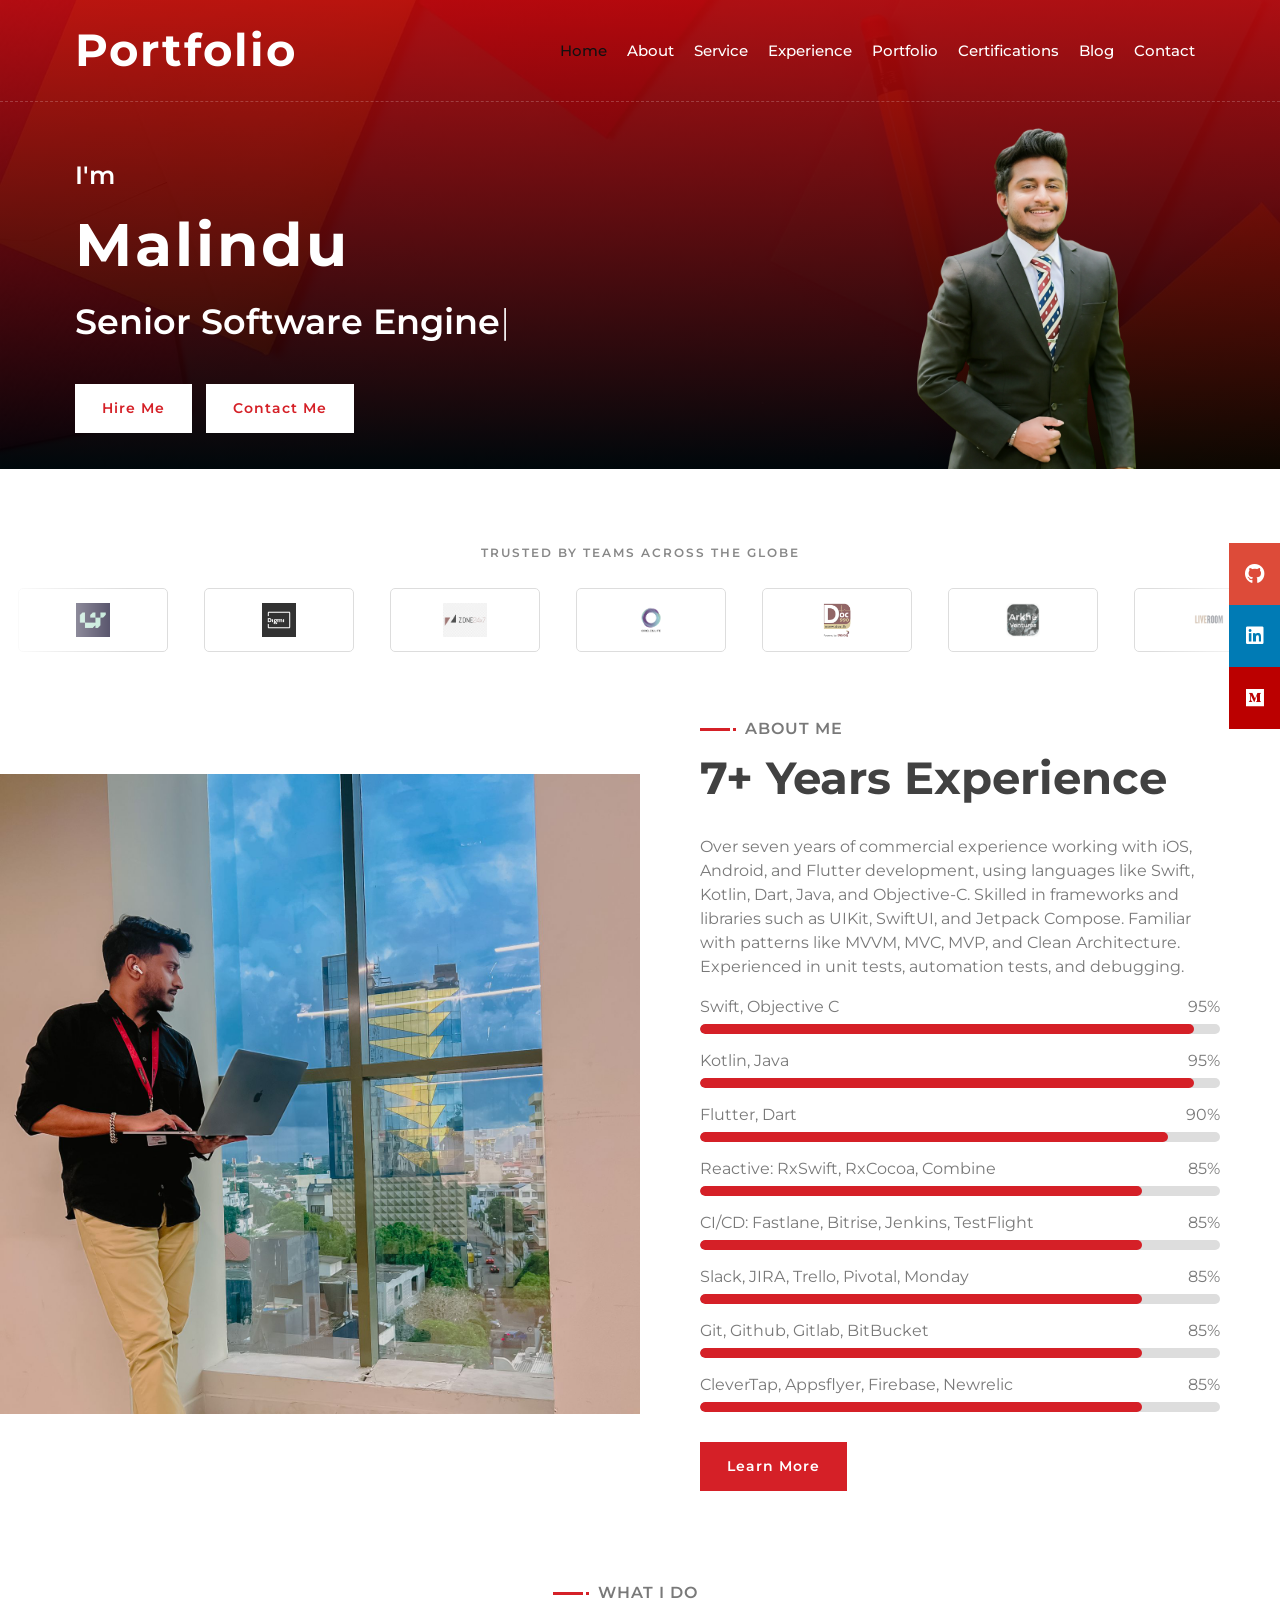
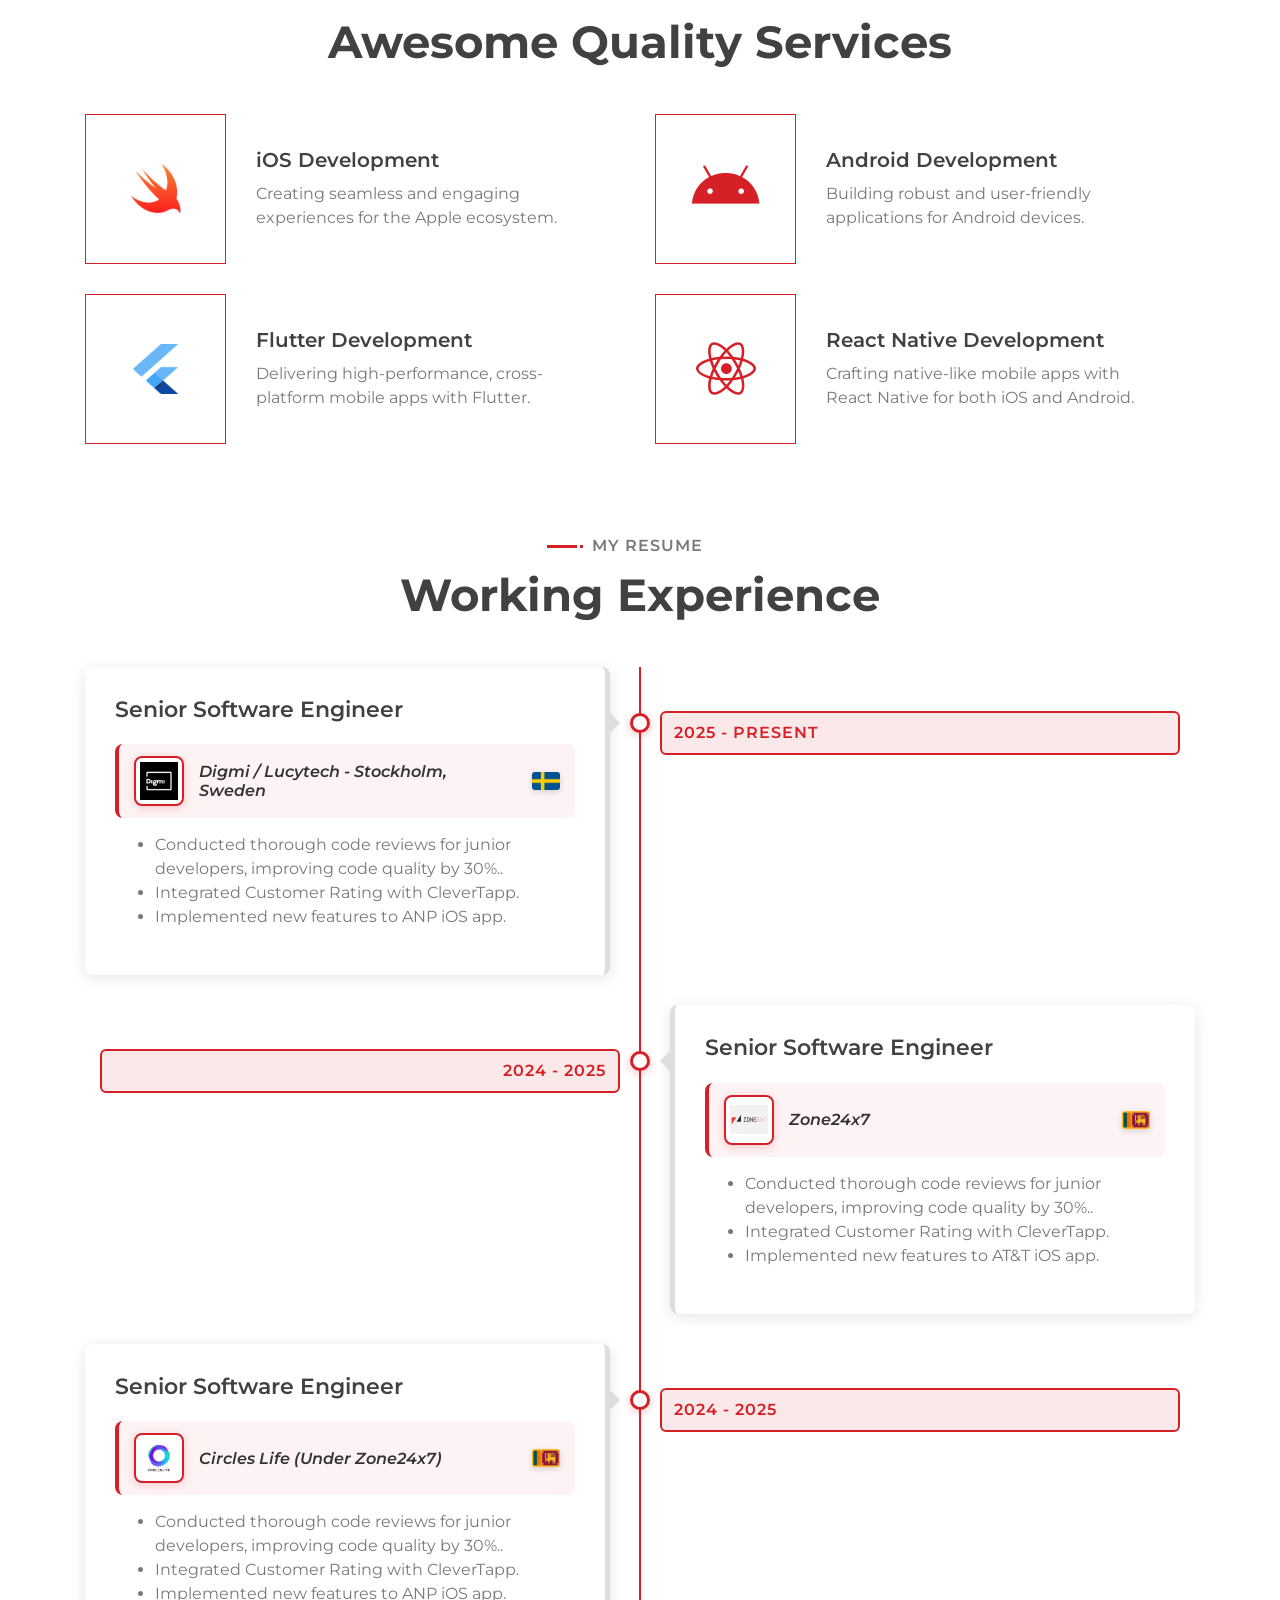
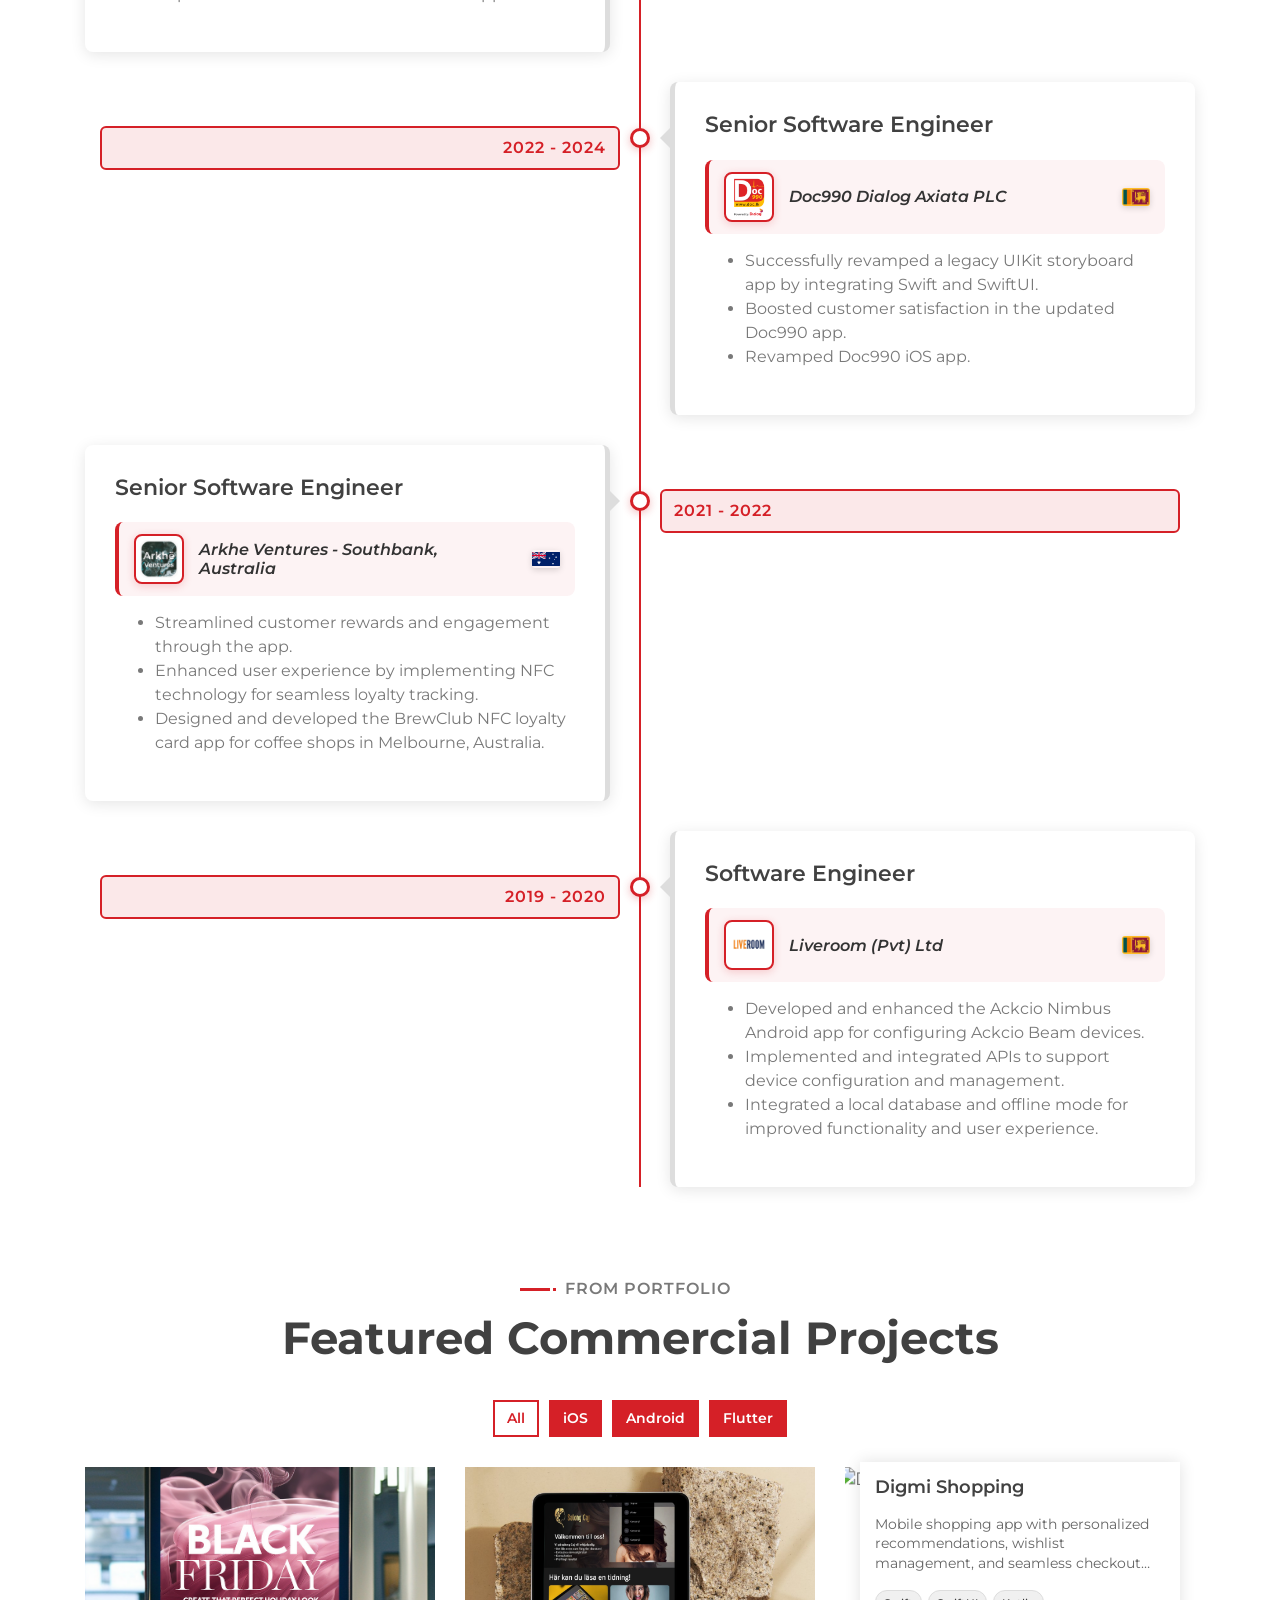
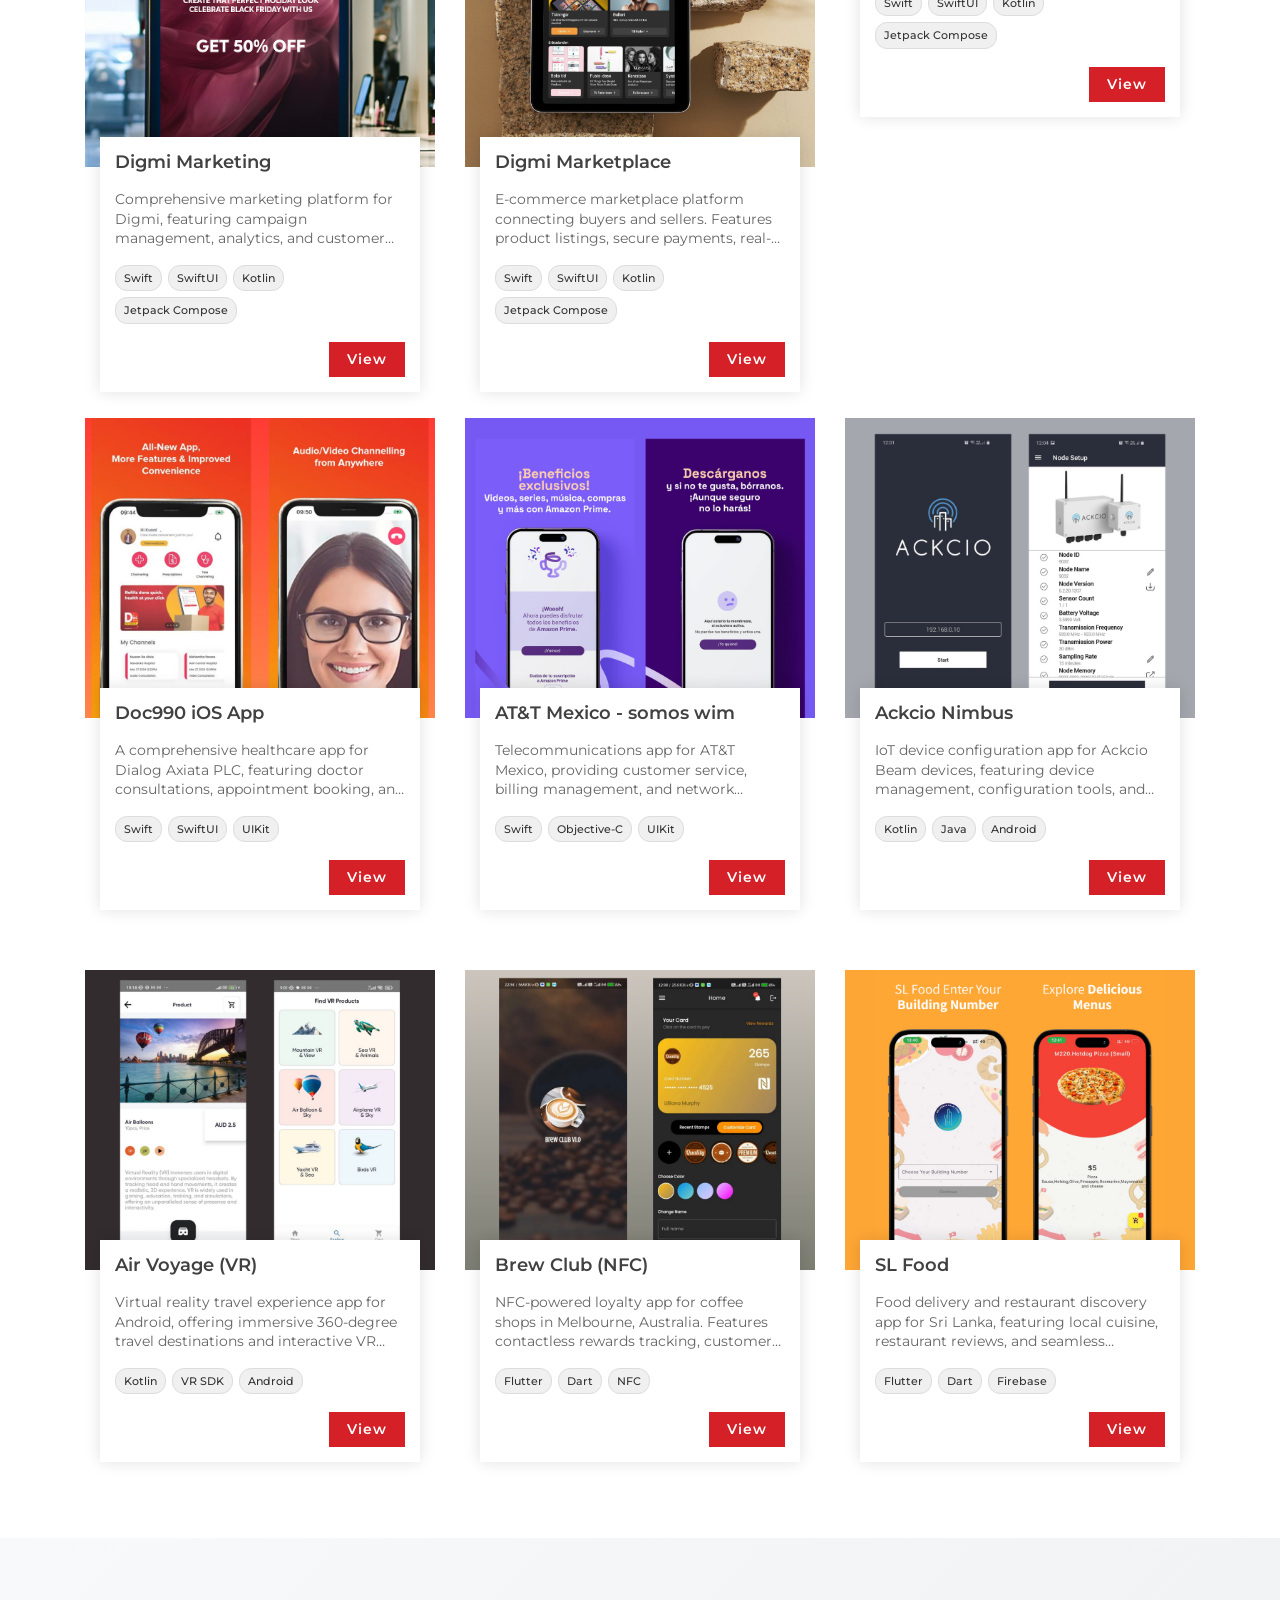
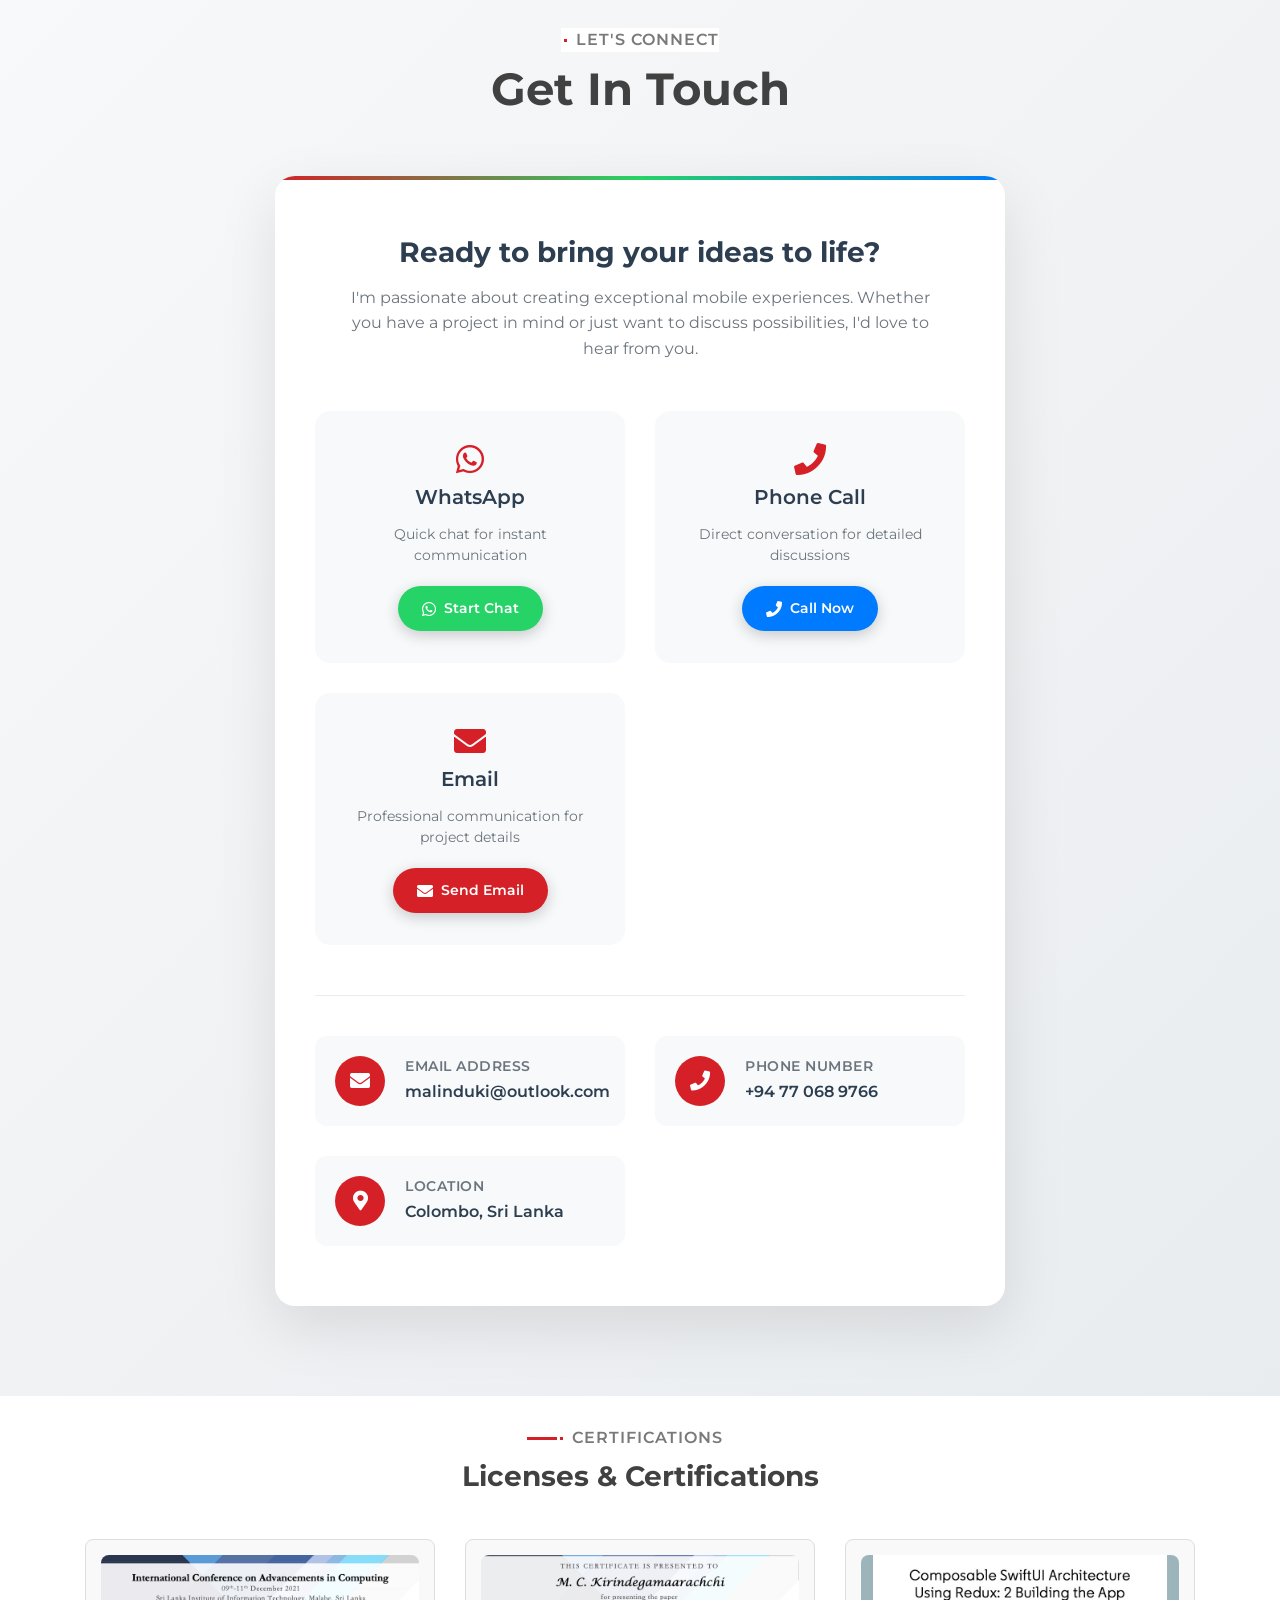
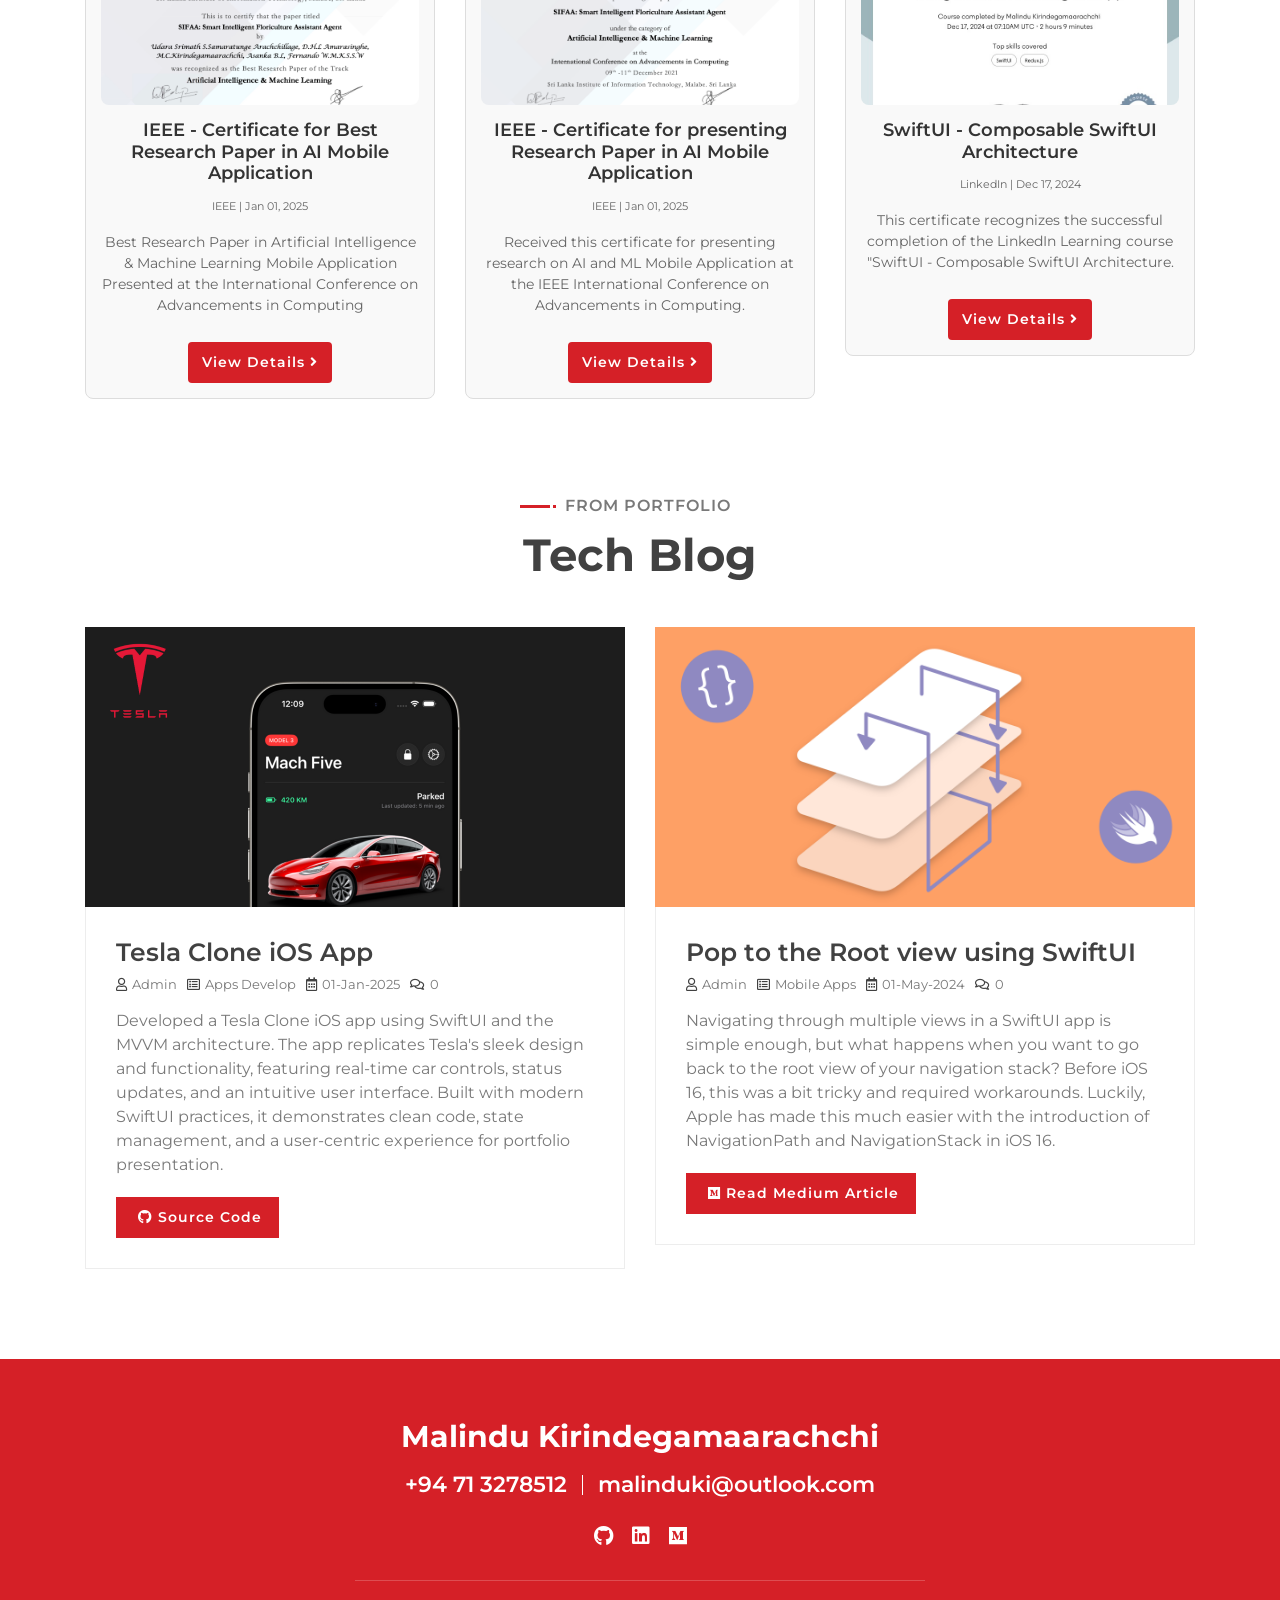
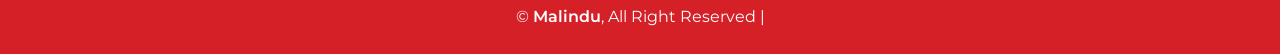
==== commit 4654c61e: "Add trusted-by company logo marquee section Ports the "Trusted by teams across the globe" scrolling " ====
--- a/index.html
+++ b/index.html
@@ -92,6 +92,30 @@
             </div>
         </div>
         <!-- Hero End -->
+
+        <!-- Trusted By Marquee Start -->
+        <div class="trusted-by">
+            <p class="trusted-by-label">Trusted by teams across the globe</p>
+            <div class="marquee">
+                <div class="marquee-track">
+                    <span class="marquee-logo"><img src="img/companies/lucytech-logo.jpg" alt="Lucytech"></span>
+                    <span class="marquee-logo"><img src="img/companies/digmi-logo.webp" alt="Digmi"></span>
+                    <span class="marquee-logo"><img src="img/companies/zone247-logo.png" alt="Zone24x7"></span>
+                    <span class="marquee-logo"><img src="img/companies/circles-logo.png" alt="Circles Life"></span>
+                    <span class="marquee-logo"><img src="img/companies/doc990-logo.jpg" alt="Doc990"></span>
+                    <span class="marquee-logo"><img src="img/companies/arkhe_ventures-logo.jpeg" alt="Arkhe Ventures"></span>
+                    <span class="marquee-logo"><img src="img/companies/liveroom-logo.jpg" alt="Liveroom"></span>
+                    <span class="marquee-logo"><img src="img/companies/lucytech-logo.jpg" alt="Lucytech"></span>
+                    <span class="marquee-logo"><img src="img/companies/digmi-logo.webp" alt="Digmi"></span>
+                    <span class="marquee-logo"><img src="img/companies/zone247-logo.png" alt="Zone24x7"></span>
+                    <span class="marquee-logo"><img src="img/companies/circles-logo.png" alt="Circles Life"></span>
+                    <span class="marquee-logo"><img src="img/companies/doc990-logo.jpg" alt="Doc990"></span>
+                    <span class="marquee-logo"><img src="img/companies/arkhe_ventures-logo.jpeg" alt="Arkhe Ventures"></span>
+                    <span class="marquee-logo"><img src="img/companies/liveroom-logo.jpg" alt="Liveroom"></span>
+                </div>
+            </div>
+        </div>
+        <!-- Trusted By Marquee End -->
 
 
         <!-- About Start -->
--- a/css/style.css
+++ b/css/style.css
@@ -419,6 +419,93 @@
 
 
 /*******************************/
+/******** Trusted By CSS *******/
+/*******************************/
+.trusted-by {
+    position: relative;
+    padding: 30px 0 45px 0;
+    background: #ffffff;
+    overflow: hidden;
+}
+
+.trusted-by-label {
+    text-align: center;
+    font-size: 12px;
+    font-weight: 600;
+    letter-spacing: 2px;
+    text-transform: uppercase;
+    color: #888888;
+    margin-bottom: 26px;
+}
+
+.marquee {
+    width: 100%;
+    overflow: hidden;
+    -webkit-mask-image: linear-gradient(90deg, transparent, #000 10%, #000 90%, transparent);
+    mask-image: linear-gradient(90deg, transparent, #000 10%, #000 90%, transparent);
+}
+
+.marquee-track {
+    display: flex;
+    align-items: center;
+    width: max-content;
+    animation: marqueeScroll 28s linear infinite;
+}
+
+@keyframes marqueeScroll {
+    0% { transform: translateX(0); }
+    100% { transform: translateX(-50%); }
+}
+
+.marquee-logo {
+    display: flex;
+    align-items: center;
+    justify-content: center;
+    height: 64px;
+    width: 150px;
+    margin: 0 18px;
+    padding: 10px 20px;
+    background: #ffffff;
+    border: 1px solid #dddddd;
+    border-radius: 5px;
+    flex-shrink: 0;
+    transition: border-color .3s, transform .3s, box-shadow .3s;
+}
+
+.marquee-logo:hover {
+    border-color: #D52027;
+    transform: translateY(-3px);
+    box-shadow: 0 8px 20px rgba(0, 0, 0, 0.08);
+}
+
+.marquee-logo img {
+    max-width: 100%;
+    max-height: 34px;
+    object-fit: contain;
+    filter: grayscale(0.7);
+    opacity: .8;
+    transition: filter .3s, opacity .3s;
+}
+
+.marquee-logo:hover img {
+    filter: none;
+    opacity: 1;
+}
+
+@media (max-width: 575.98px) {
+    .trusted-by {
+        padding-top: 12px;
+    }
+
+    .marquee-logo {
+        width: 120px;
+        height: 54px;
+        margin: 0 10px;
+    }
+}
+
+
+/*******************************/
 /******* Section Header ********/
 /*******************************/
 .section-header {
@@ -482,6 +569,13 @@
     position: relative;
     width: 100%;
     margin: -45px 0 45px 0;
+}
+
+/* .about's negative top margin is meant to sit flush against .hero;
+   when the trusted-by marquee sits between them, cancel it so the
+   marquee's own bottom padding isn't swallowed */
+.trusted-by + .about {
+    margin-top: 0;
 }
 
 .about .col-lg-6 {
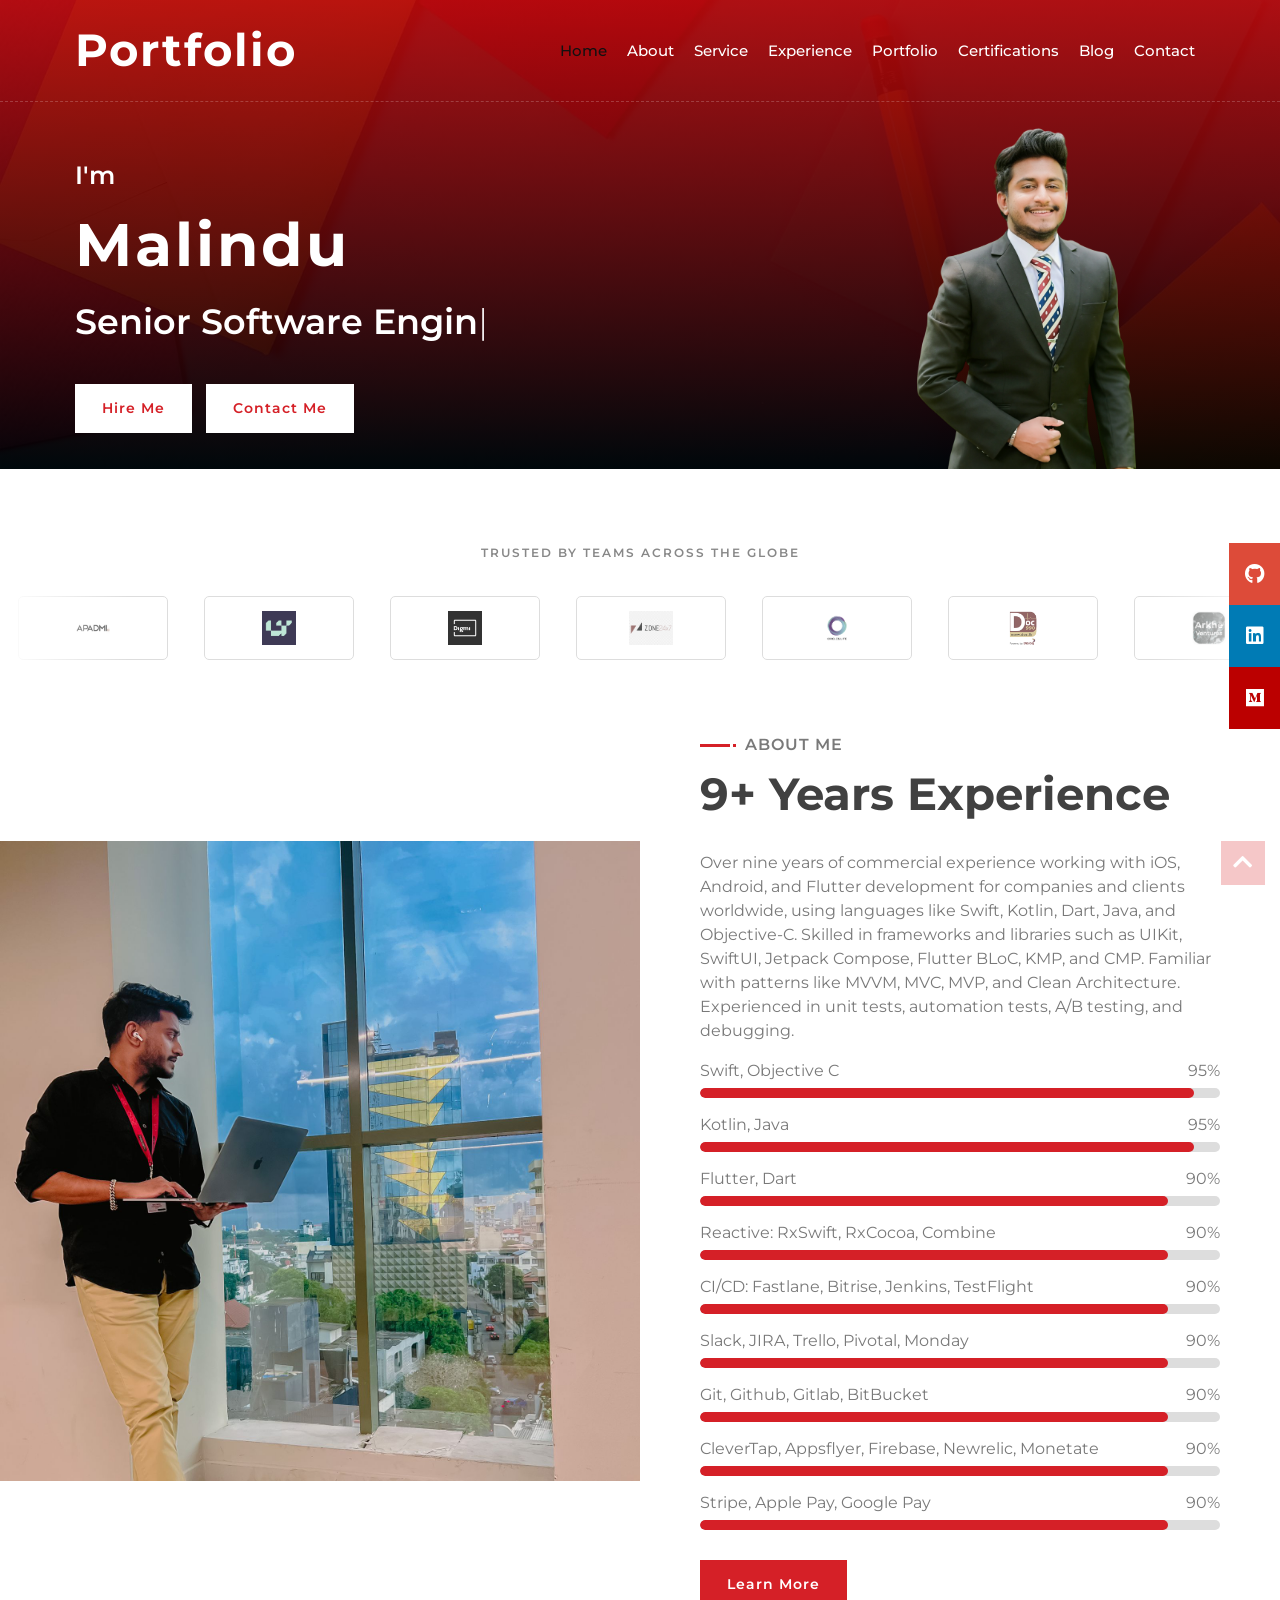
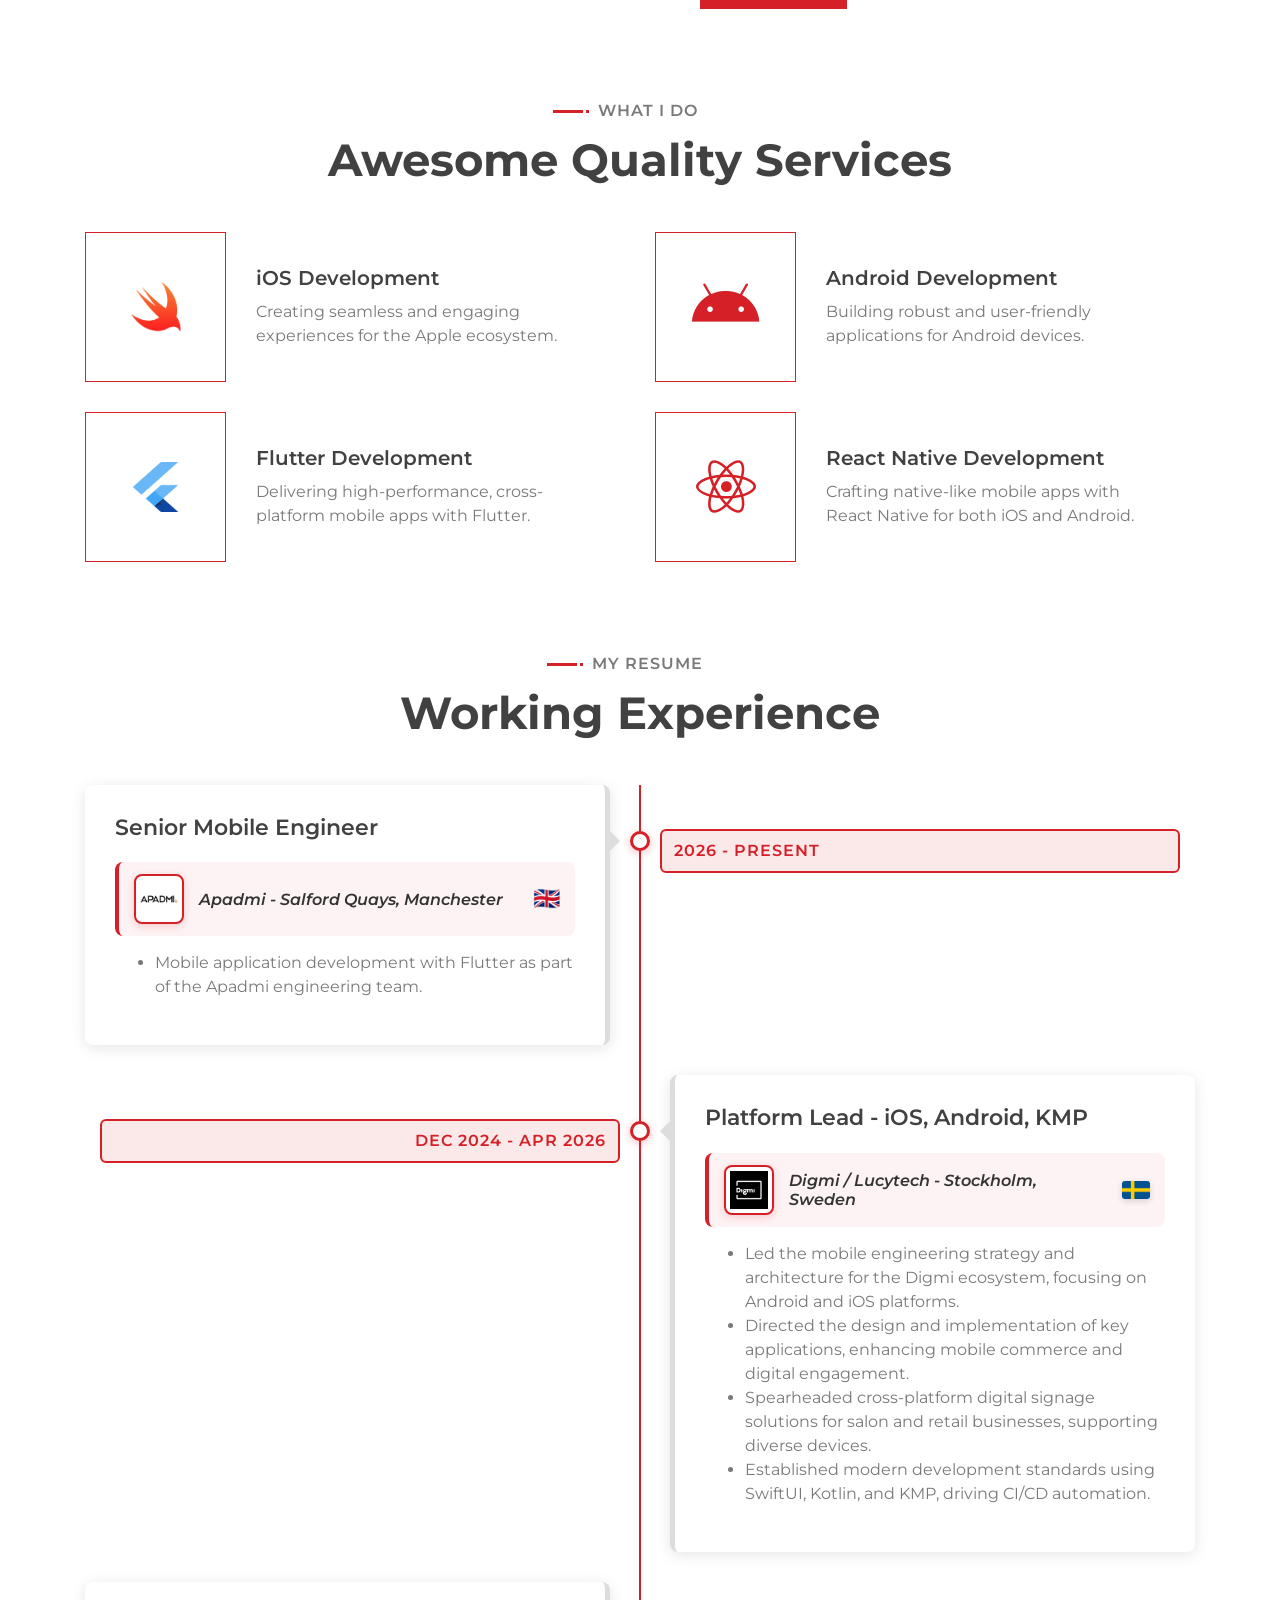
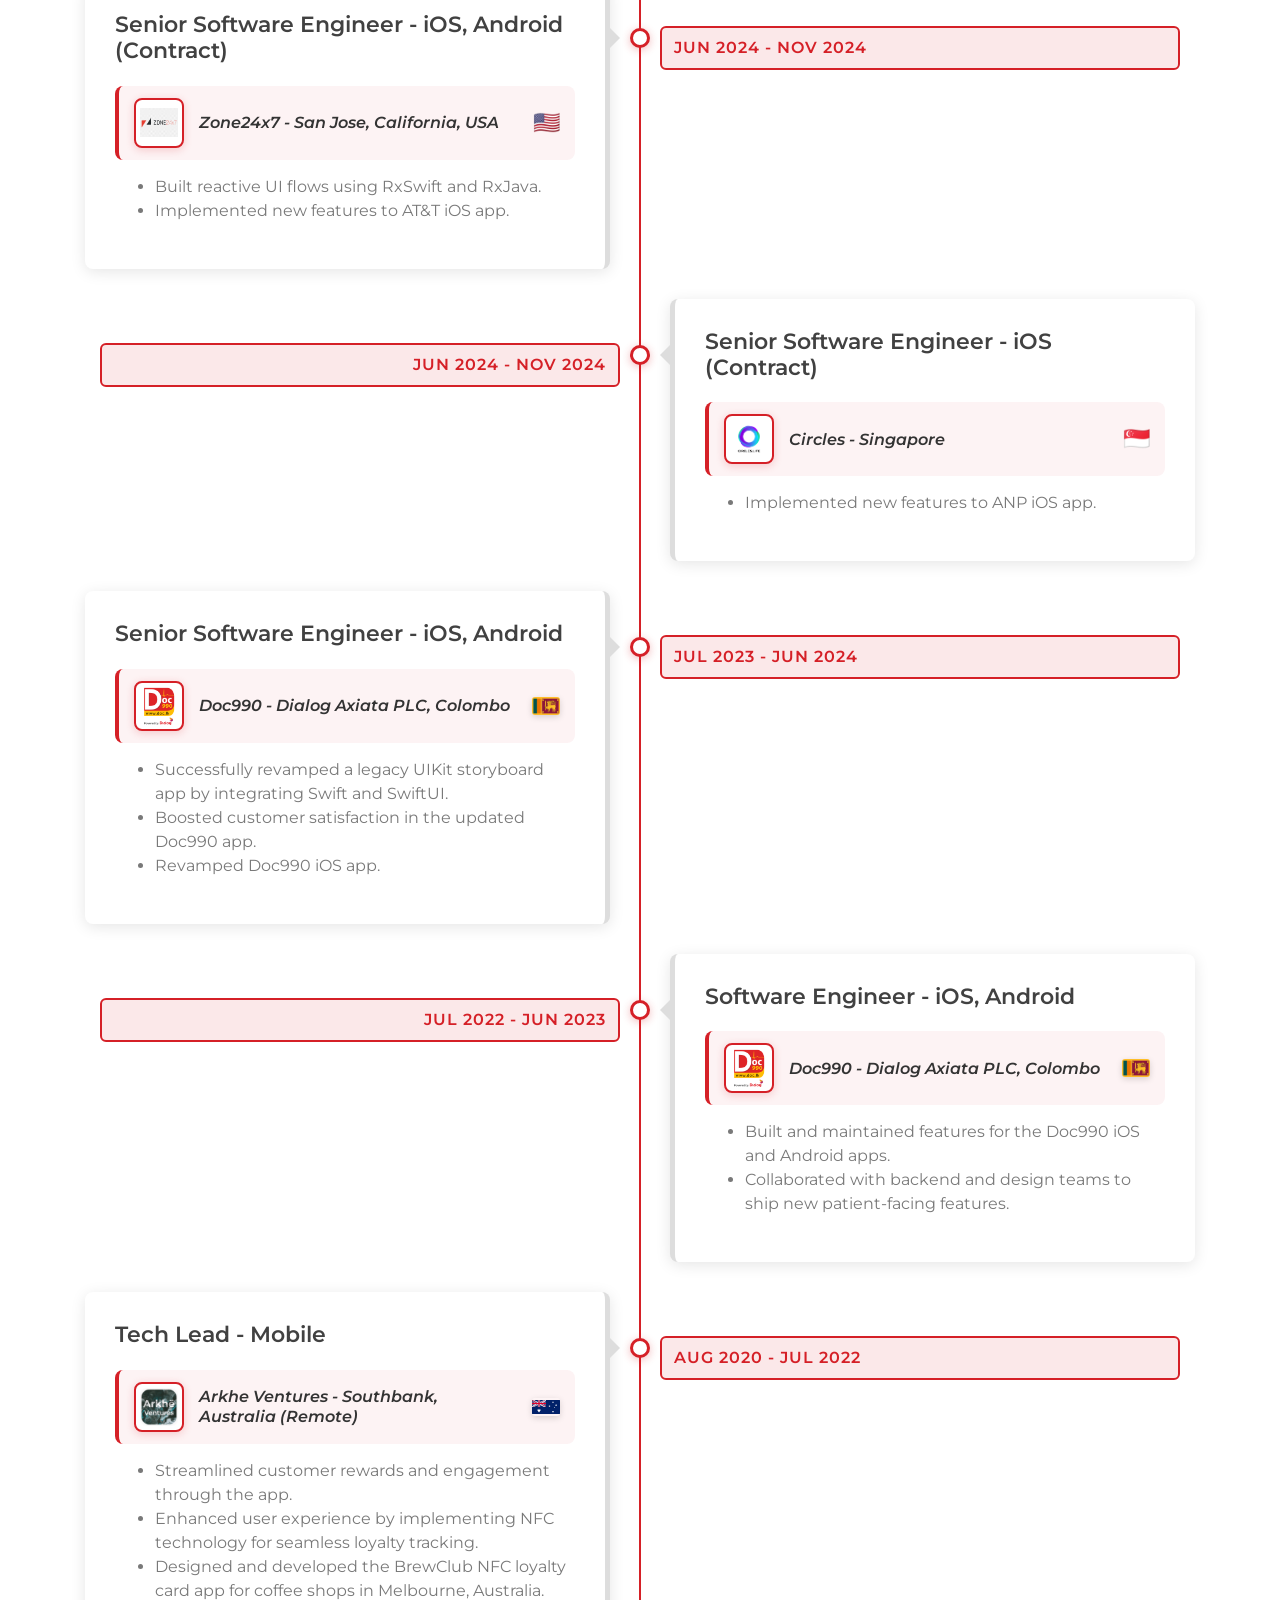
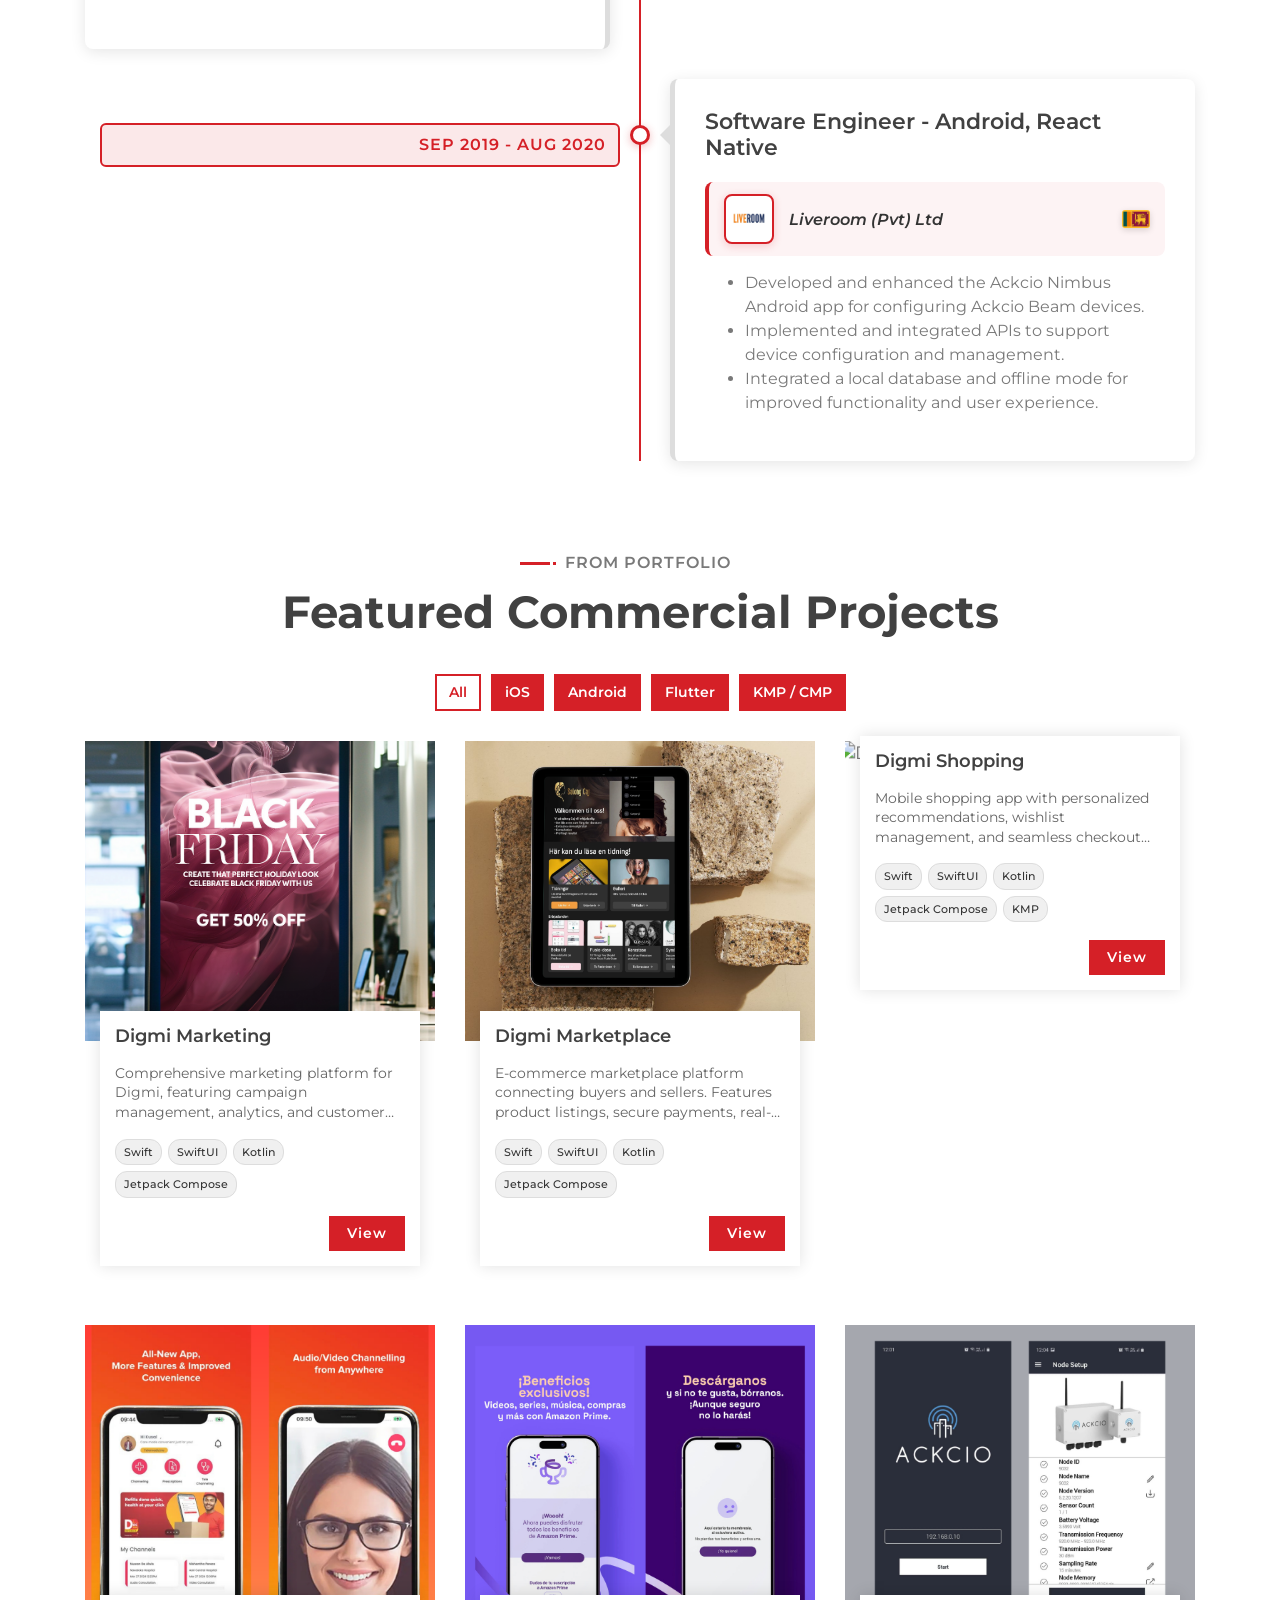
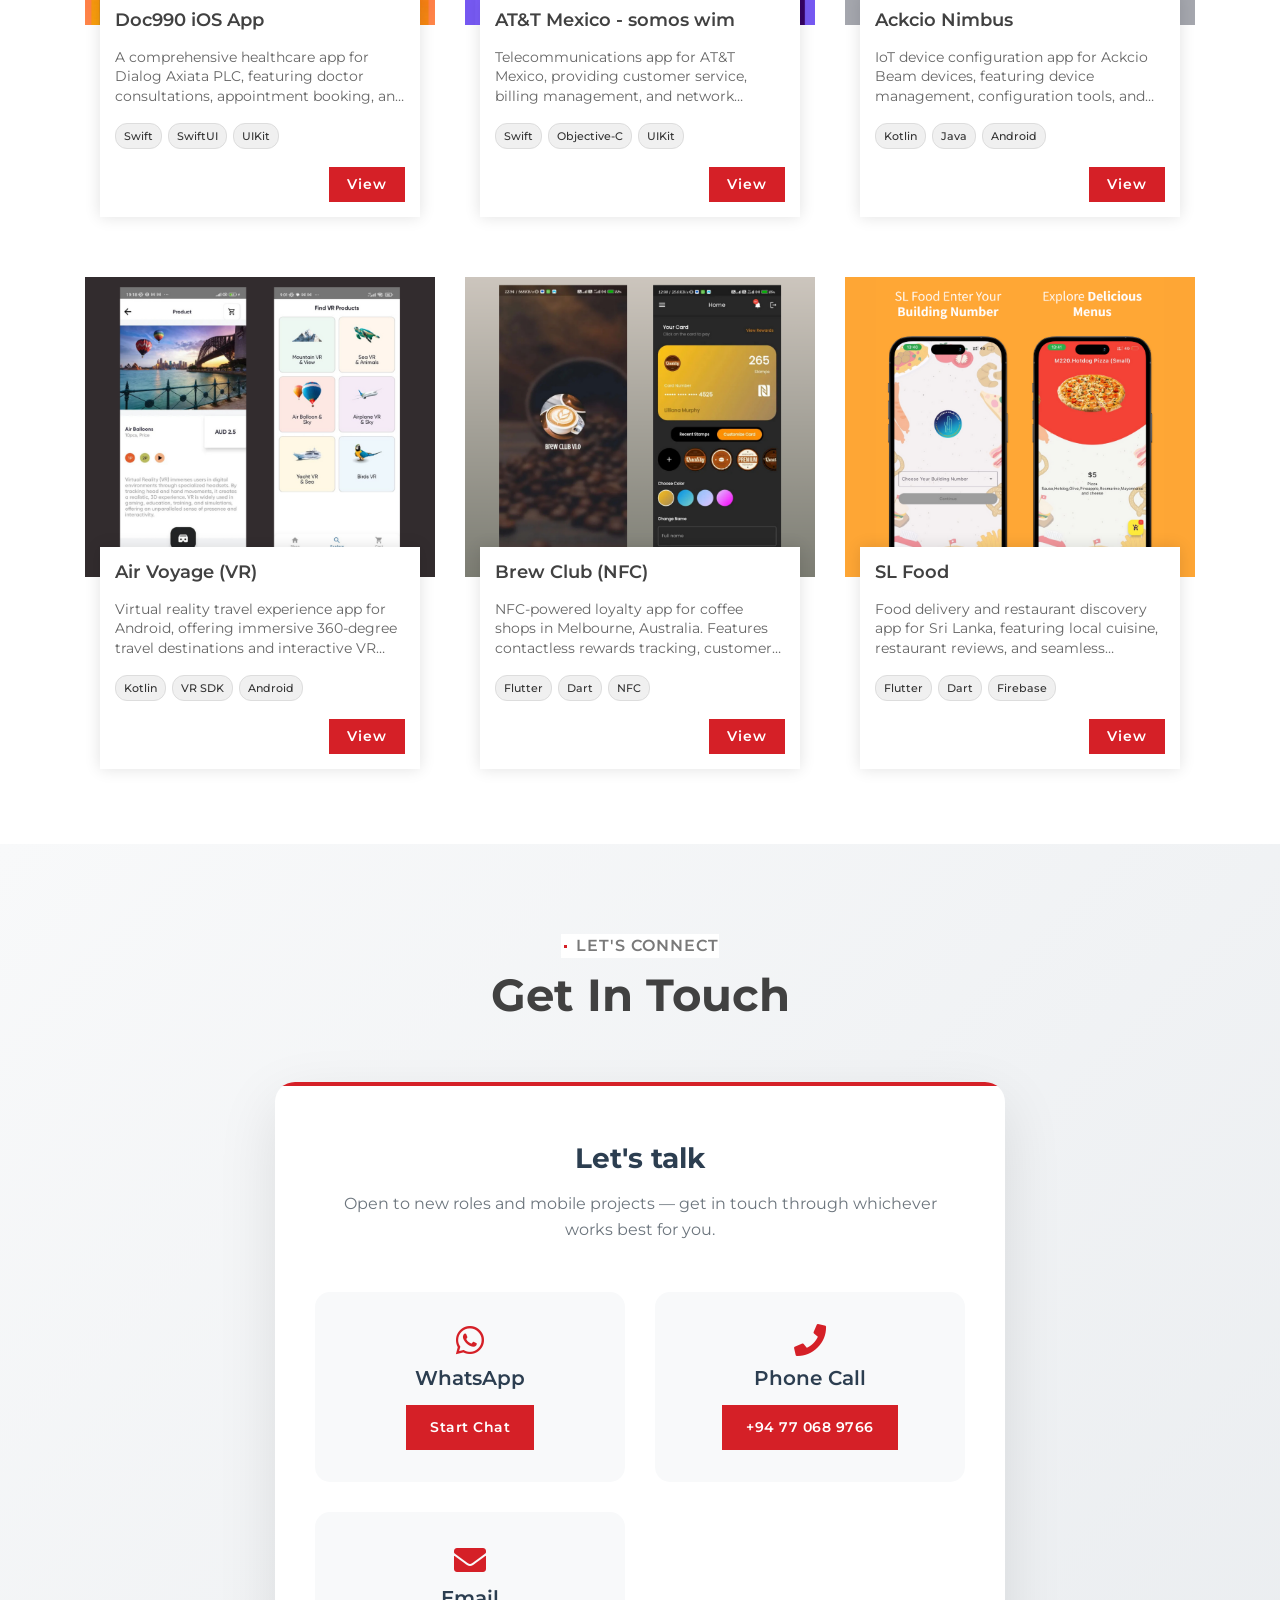
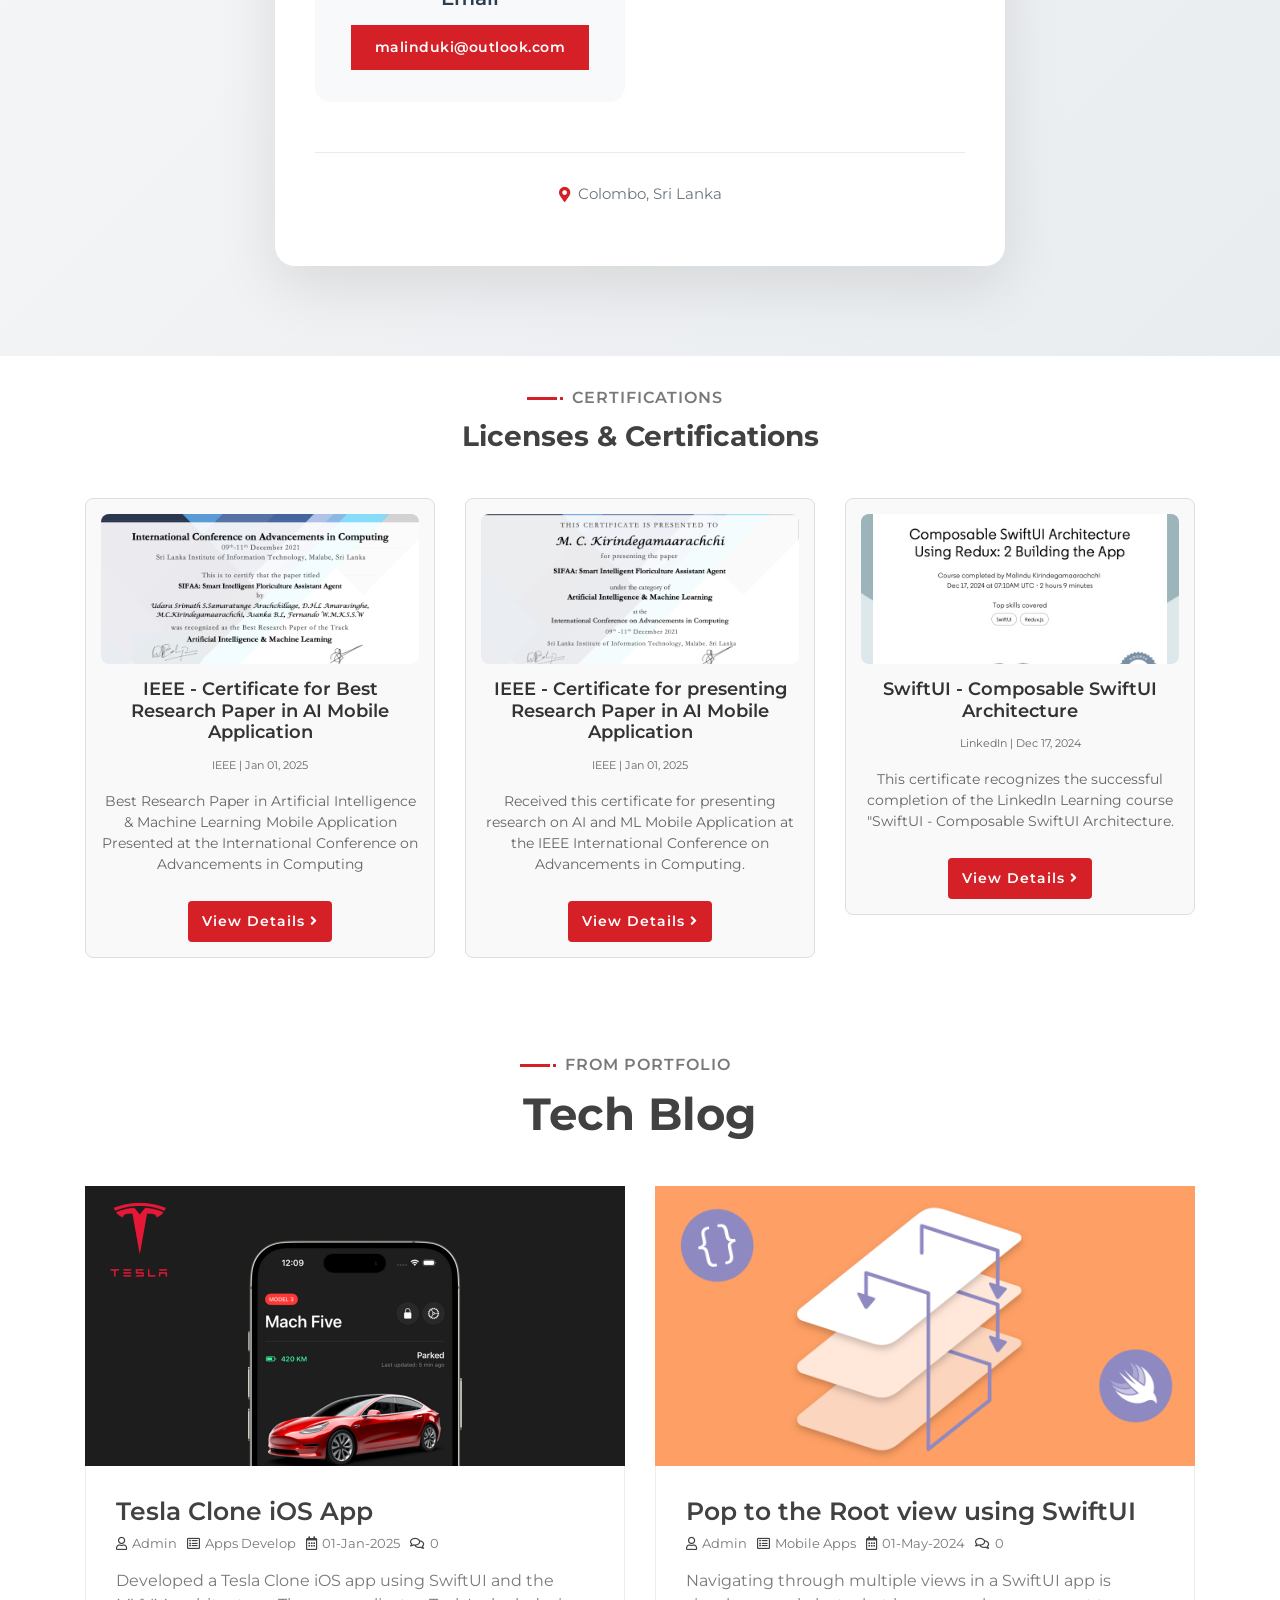
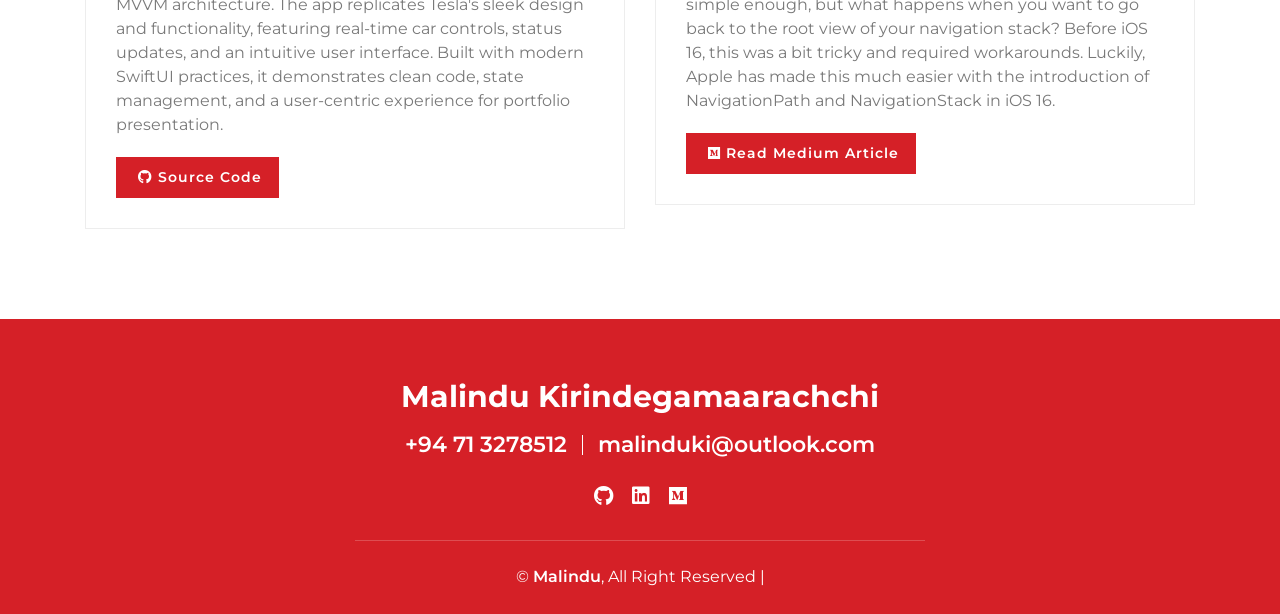
==== commit 007c9a8c: "Update experience, contact, skills, and portfolio filters - Rewrite the Working Experience timeline " ====
--- a/index.html
+++ b/index.html
@@ -98,6 +98,7 @@
             <p class="trusted-by-label">Trusted by teams across the globe</p>
             <div class="marquee">
                 <div class="marquee-track">
+                    <span class="marquee-logo"><img src="img/companies/apadmi_ltd_logo.jpeg" alt="Apadmi"></span>
                     <span class="marquee-logo"><img src="img/companies/lucytech-logo.jpg" alt="Lucytech"></span>
                     <span class="marquee-logo"><img src="img/companies/digmi-logo.webp" alt="Digmi"></span>
                     <span class="marquee-logo"><img src="img/companies/zone247-logo.png" alt="Zone24x7"></span>
@@ -105,6 +106,7 @@
                     <span class="marquee-logo"><img src="img/companies/doc990-logo.jpg" alt="Doc990"></span>
                     <span class="marquee-logo"><img src="img/companies/arkhe_ventures-logo.jpeg" alt="Arkhe Ventures"></span>
                     <span class="marquee-logo"><img src="img/companies/liveroom-logo.jpg" alt="Liveroom"></span>
+                    <span class="marquee-logo"><img src="img/companies/apadmi_ltd_logo.jpeg" alt="Apadmi"></span>
                     <span class="marquee-logo"><img src="img/companies/lucytech-logo.jpg" alt="Lucytech"></span>
                     <span class="marquee-logo"><img src="img/companies/digmi-logo.webp" alt="Digmi"></span>
                     <span class="marquee-logo"><img src="img/companies/zone247-logo.png" alt="Zone24x7"></span>
@@ -133,11 +135,11 @@
 
                                 <p class="about-me">About Me</p>
 
-                                <h2>7+ Years Experience</h2>
+                                <h2>9+ Years Experience</h2>
                             </div>
                             <div class="about-text">
                                 <p>
-                                    Over seven years of commercial experience working with iOS, Android, and Flutter development, using languages like Swift, Kotlin, Dart, Java, and Objective-C. Skilled in frameworks and libraries such as UIKit, SwiftUI, and Jetpack Compose. Familiar with patterns like MVVM, MVC, MVP, and Clean Architecture. Experienced in unit tests, automation tests, and debugging.                                </p>
+                                    Over nine years of commercial experience working with iOS, Android, and Flutter development for companies and clients worldwide, using languages like Swift, Kotlin, Dart, Java, and Objective-C. Skilled in frameworks and libraries such as UIKit, SwiftUI, Jetpack Compose, Flutter BLoC, KMP, and CMP. Familiar with patterns like MVVM, MVC, MVP, and Clean Architecture. Experienced in unit tests, automation tests, A/B testing, and debugging.                                </p>
                             </div>
                             <div class="skills">
                                 <div class="skill-name">
@@ -159,36 +161,42 @@
                                     <div class="progress-bar" role="progressbar" aria-valuenow="90" aria-valuemin="0" aria-valuemax="100"></div>
                                 </div>
                                 <div class="skill-name">
-                                    <p>Reactive: RxSwift, RxCocoa, Combine</p><p>85%</p>
+                                    <p>Reactive: RxSwift, RxCocoa, Combine</p><p>90%</p>
                                 </div>
                                 <div class="progress">
-                                    <div class="progress-bar" role="progressbar" aria-valuenow="85" aria-valuemin="0" aria-valuemax="100"></div>
+                                    <div class="progress-bar" role="progressbar" aria-valuenow="90" aria-valuemin="0" aria-valuemax="100"></div>
                                 </div>
                                 <div class="skill-name">
-                                    <p>CI/CD: Fastlane, Bitrise, Jenkins, TestFlight</p><p>85%</p>
+                                    <p>CI/CD: Fastlane, Bitrise, Jenkins, TestFlight</p><p>90%</p>
                                 </div>
                                 <div class="progress">
-                                    <div class="progress-bar" role="progressbar" aria-valuenow="85" aria-valuemin="0" aria-valuemax="100"></div>
+                                    <div class="progress-bar" role="progressbar" aria-valuenow="90" aria-valuemin="0" aria-valuemax="100"></div>
                                 </div>
                                 <div class="skill-name">
-                                    <p>Slack, JIRA, Trello, Pivotal, Monday</p><p>85%</p>
+                                    <p>Slack, JIRA, Trello, Pivotal, Monday</p><p>90%</p>
                                 </div>
                                 <div class="progress">
-                                    <div class="progress-bar" role="progressbar" aria-valuenow="85" aria-valuemin="0" aria-valuemax="100"></div>
+                                    <div class="progress-bar" role="progressbar" aria-valuenow="90" aria-valuemin="0" aria-valuemax="100"></div>
                                 </div>
                                 <div class="skill-name">
-                                    <p>Git, Github, Gitlab, BitBucket</p><p>85%</p>
+                                    <p>Git, Github, Gitlab, BitBucket</p><p>90%</p>
                                 </div>
                                 <div class="progress">
-                                    <div class="progress-bar" role="progressbar" aria-valuenow="85" aria-valuemin="0" aria-valuemax="100"></div>
+                                    <div class="progress-bar" role="progressbar" aria-valuenow="90" aria-valuemin="0" aria-valuemax="100"></div>
                                 </div>
                                 <div class="skill-name">
-                                    <p>CleverTap, Appsflyer, Firebase, Newrelic</p><p>85%</p>
+                                    <p>CleverTap, Appsflyer, Firebase, Newrelic, Monetate</p><p>90%</p>
                                 </div>
                                 <div class="progress">
-                                    <div class="progress-bar" role="progressbar" aria-valuenow="85" aria-valuemin="0" aria-valuemax="100"></div>
-                                </div>
-           
+                                    <div class="progress-bar" role="progressbar" aria-valuenow="90" aria-valuemin="0" aria-valuemax="100"></div>
+                                </div>
+                                <div class="skill-name">
+                                    <p>Stripe, Apple Pay, Google Pay</p><p>90%</p>
+                                </div>
+                                <div class="progress">
+                                    <div class="progress-bar" role="progressbar" aria-valuenow="90" aria-valuemin="0" aria-valuemax="100"></div>
+                                </div>
+
                             </div>
                             <a class="btn" href="">Learn More</a>
                         </div>
@@ -276,9 +284,31 @@
                 <div class="timeline">
                     <div class="timeline-item left wow slideInLeft" data-wow-delay="0.1s">
                         <div class="timeline-text">
-                            <div class="timeline-date">2025 - Present</div>
+                            <div class="timeline-date">2026 - Present</div>
                             <div class="timeline-header">
-                                <h2>Senior Software Engineer</h2>
+                                <h2>Senior Mobile Engineer</h2>
+                                <div class="company-info">
+                                    <div class="company-logo">
+                                        <img src="img/companies/apadmi_ltd_logo.jpeg" alt="Apadmi" title="Apadmi">
+                                    </div>
+                                    <h4>Apadmi - Salford Quays, Manchester</h4>
+                                    <div class="country-flag">
+                                        <span class="flag-emoji" title="United Kingdom">&#127468;&#127463;</span>
+                                    </div>
+                                </div>
+                            </div>
+                            <p>
+                                <ul>
+                                    <li>Mobile application development with Flutter as part of the Apadmi engineering team.</li>
+                                </ul>
+                            </p>
+                        </div>
+                    </div>
+                    <div class="timeline-item right wow slideInRight" data-wow-delay="0.1s">
+                        <div class="timeline-text">
+                            <div class="timeline-date">Dec 2024 - Apr 2026</div>
+                            <div class="timeline-header">
+                                <h2>Platform Lead - iOS, Android, KMP</h2>
                                 <div class="company-info">
                                     <div class="company-logo">
                                         <img src="img/companies/digmi-logo.webp" alt="Digmi" title="Digmi">
@@ -291,71 +321,69 @@
                             </div>
                             <p>
                                 <ul>
-                                    <li>Conducted thorough code reviews for junior developers, improving code quality by 30%..</li>
-                                    <li>Integrated Customer Rating with CleverTapp.</li>
+                                    <li>Led the mobile engineering strategy and architecture for the Digmi ecosystem, focusing on Android and iOS platforms.</li>
+                                    <li>Directed the design and implementation of key applications, enhancing mobile commerce and digital engagement.</li>
+                                    <li>Spearheaded cross-platform digital signage solutions for salon and retail businesses, supporting diverse devices.</li>
+                                    <li>Established modern development standards using SwiftUI, Kotlin, and KMP, driving CI/CD automation.</li>
+                                </ul>
+                            </p>
+                        </div>
+                    </div>
+                    <div class="timeline-item left wow slideInLeft" data-wow-delay="0.1s">
+                        <div class="timeline-text">
+                            <div class="timeline-date">Jun 2024 - Nov 2024</div>
+                            <div class="timeline-header">
+                                <h2>Senior Software Engineer - iOS, Android (Contract)</h2>
+                                <div class="company-info">
+                                    <div class="company-logo">
+                                        <img src="img/companies/zone247-logo.png" alt="Zone24x7" title="Zone24x7">
+                                    </div>
+                                    <h4>Zone24x7 - San Jose, California, USA</h4>
+                                    <div class="country-flag">
+                                        <span class="flag-emoji" title="United States">&#127482;&#127480;</span>
+                                    </div>
+                                </div>
+                            </div>
+                            <p>
+                                <ul>
+                                    <li>Built reactive UI flows using RxSwift and RxJava.</li>
+                                    <li>Implemented new features to AT&T iOS app.</li>
+                                </ul>
+                            </p>
+                        </div>
+                    </div>
+                    <div class="timeline-item right wow slideInRight" data-wow-delay="0.1s">
+                        <div class="timeline-text">
+                            <div class="timeline-date">Jun 2024 - Nov 2024</div>
+                            <div class="timeline-header">
+                                <h2>Senior Software Engineer - iOS (Contract)</h2>
+                                <div class="company-info">
+                                    <div class="company-logo">
+                                        <img src="img/companies/circles-logo.png" alt="Circles" title="Circles">
+                                    </div>
+                                    <h4>Circles - Singapore</h4>
+                                    <div class="country-flag">
+                                        <span class="flag-emoji" title="Singapore">&#127480;&#127468;</span>
+                                    </div>
+                                </div>
+                            </div>
+                            <p>
+                                <ul>
                                     <li>Implemented new features to ANP iOS app.</li>
                                 </ul>
                             </p>
                         </div>
                     </div>
-                    <div class="timeline-item right wow slideInRight" data-wow-delay="0.1s">
-                        <div class="timeline-text">
-                            <div class="timeline-date">2024 - 2025</div>
-                            <div class="timeline-header">
-                                <h2>Senior Software Engineer</h2>
-                                <div class="company-info">
-                                    <div class="company-logo">
-                                        <img src="img/companies/zone247-logo.png" alt="Zone24x7" title="Zone24x7">
-                                    </div>
-                                    <h4>Zone24x7</h4>
-                                    <div class="country-flag">
-                                        <img src="img/Flag_of_Sri_Lanka.svg.webp" alt="Sri Lanka" title="Sri Lanka">
-                                    </div>
-                                </div>
-                            </div>
-                            <p>
-                                <ul>
-                                    <li>Conducted thorough code reviews for junior developers, improving code quality by 30%..</li>
-                                    <li>Integrated Customer Rating with CleverTapp.</li>
-                                    <li>Implemented new features to AT&T iOS app.</li>
-                                </ul>
-                            </p>
-                        </div>
-                    </div>
                     <div class="timeline-item left wow slideInLeft" data-wow-delay="0.1s">
                         <div class="timeline-text">
-                            <div class="timeline-date">2024 - 2025</div>
+                            <div class="timeline-date">Jul 2023 - Jun 2024</div>
                             <div class="timeline-header">
-                                <h2>Senior Software Engineer</h2>
-                                <div class="company-info">
-                                    <div class="company-logo">
-                                        <img src="img/companies/circles-logo.png" alt="Circles Life" title="Circles Life">
-                                    </div>
-                                    <h4>Circles Life (Under Zone24x7)</h4>
-                                    <div class="country-flag">
-                                        <img src="img/Flag_of_Sri_Lanka.svg.webp" alt="Sri Lanka" title="Sri Lanka">
-                                    </div>
-                                </div>
-                            </div>
-                            <p>
-                                <ul>
-                                    <li>Conducted thorough code reviews for junior developers, improving code quality by 30%..</li>
-                                    <li>Integrated Customer Rating with CleverTapp.</li>
-                                    <li>Implemented new features to ANP iOS app.</li>
-                                </ul>
-                            </p>
-                        </div>
-                    </div>
-                    <div class="timeline-item right wow slideInRight" data-wow-delay="0.1s">
-                        <div class="timeline-text">
-                            <div class="timeline-date">2022 - 2024</div>
-                            <div class="timeline-header">
-                                <h2>Senior Software Engineer</h2>
+                                <h2>Senior Software Engineer - iOS, Android</h2>
                                 <div class="company-info">
                                     <div class="company-logo">
                                         <img src="img/companies/doc990-logo.jpg" alt="Doc990" title="Doc990">
                                     </div>
-                                    <h4>Doc990 Dialog Axiata PLC</h4>
+                                    <h4>Doc990 - Dialog Axiata PLC, Colombo</h4>
                                     <div class="country-flag">
                                         <img src="img/Flag_of_Sri_Lanka.svg.webp" alt="Sri Lanka" title="Sri Lanka">
                                     </div>
@@ -370,16 +398,39 @@
                             </p>
                         </div>
                     </div>
+                    <div class="timeline-item right wow slideInRight" data-wow-delay="0.1s">
+                        <div class="timeline-text">
+                            <div class="timeline-date">Jul 2022 - Jun 2023</div>
+                            <div class="timeline-header">
+                                <h2>Software Engineer - iOS, Android</h2>
+                                <div class="company-info">
+                                    <div class="company-logo">
+                                        <img src="img/companies/doc990-logo.jpg" alt="Doc990" title="Doc990">
+                                    </div>
+                                    <h4>Doc990 - Dialog Axiata PLC, Colombo</h4>
+                                    <div class="country-flag">
+                                        <img src="img/Flag_of_Sri_Lanka.svg.webp" alt="Sri Lanka" title="Sri Lanka">
+                                    </div>
+                                </div>
+                            </div>
+                            <p>
+                                <ul>
+                                    <li>Built and maintained features for the Doc990 iOS and Android apps.</li>
+                                    <li>Collaborated with backend and design teams to ship new patient-facing features.</li>
+                                </ul>
+                            </p>
+                        </div>
+                    </div>
                     <div class="timeline-item left wow slideInLeft" data-wow-delay="0.1s">
                         <div class="timeline-text">
-                            <div class="timeline-date">2021 - 2022</div>
+                            <div class="timeline-date">Aug 2020 - Jul 2022</div>
                             <div class="timeline-header">
-                                <h2>Senior Software Engineer</h2>
+                                <h2>Tech Lead - Mobile</h2>
                                 <div class="company-info">
                                     <div class="company-logo">
                                         <img src="img/companies/arkhe_ventures-logo.jpeg" alt="Arkhe Ventures" title="Arkhe Ventures">
                                     </div>
-                                    <h4>Arkhe Ventures - Southbank, Australia</h4>
+                                    <h4>Arkhe Ventures - Southbank, Australia (Remote)</h4>
                                     <div class="country-flag">
                                         <img src="img/Flag_of_Australia_(converted).svg" alt="Australia" title="Australia">
                                     </div>
@@ -396,9 +447,9 @@
                     </div>
                     <div class="timeline-item right wow slideInRight" data-wow-delay="0.1s">
                         <div class="timeline-text">
-                            <div class="timeline-date">2019 - 2020</div>
+                            <div class="timeline-date">Sep 2019 - Aug 2020</div>
                             <div class="timeline-header">
-                                <h2>Software Engineer</h2>
+                                <h2>Software Engineer - Android, React Native</h2>
                                 <div class="company-info">
                                     <div class="company-logo">
                                         <img src="img/companies/liveroom-logo.jpg" alt="Liveroom" title="Liveroom">
@@ -418,7 +469,7 @@
                             </p>
                         </div>
                     </div>
-                    
+
                     <!-- <div class="timeline-item left wow slideInLeft" data-wow-delay="0.1s">
                         <div class="timeline-text">
                             <div class="timeline-date">2019 - 2020</div>
@@ -478,6 +529,7 @@
                             <li data-filter=".filter-1" >iOS</li>
                             <li data-filter=".filter-2" >Android</li>
                             <li data-filter=".filter-3" >Flutter</li>
+                            <li data-filter=".filter-4" >KMP / CMP</li>
                             <!-- <li data-filter=".filter-1" >Web Design</li>
                             <li data-filter=".filter-2">Mobile Apps</li>
                             <li data-filter=".filter-3">Game Dev</li> -->
@@ -524,7 +576,7 @@
                         </div>
                     </div>
                     
-                    <div class="col-lg-4 col-md-6 col-sm-12 portfolio-item filter-1 filter-2 wow fadeInUp" data-wow-delay="0.4s">
+                    <div class="col-lg-4 col-md-6 col-sm-12 portfolio-item filter-1 filter-2 filter-4 wow fadeInUp" data-wow-delay="0.4s">
                         <div class="portfolio-wrap">
                             <div class="portfolio-img">
                                 <img src="img/Digmi+Shopping2.png" alt="Digmi Shopping">
@@ -537,6 +589,7 @@
                                     <span class="tech-tag">SwiftUI</span>
                                     <span class="tech-tag">Kotlin</span>
                                     <span class="tech-tag">Jetpack Compose</span>
+                                    <span class="tech-tag">KMP</span>
                                 </div>
                                 <a class="btn view-btn" href="img/Digmi+Shopping2.png" data-lightbox="portfolio">View</a>
                             </div>
@@ -933,78 +986,45 @@
                     <div class="col-lg-8">
                         <div class="contact-content">
                             <div class="contact-intro">
-                                <h3>Ready to bring your ideas to life?</h3>
-                                <p>I'm passionate about creating exceptional mobile experiences. Whether you have a project in mind or just want to discuss possibilities, I'd love to hear from you.</p>
-                            </div>
-                            
+                                <h3>Let's talk</h3>
+                                <p>Open to new roles and mobile projects &mdash; get in touch through whichever works best for you.</p>
+                            </div>
+
                             <div class="contact-methods">
                                 <div class="contact-card">
                                     <div class="contact-card-header">
                                         <i class="fab fa-whatsapp"></i>
                                         <h4>WhatsApp</h4>
                                     </div>
-                                    <p>Quick chat for instant communication</p>
-                                    <a href="https://wa.me/94770689766" class="contact-card-btn whatsapp-btn" target="_blank">
-                                        <i class="fab fa-whatsapp"></i>
+                                    <a href="https://wa.me/94770689766" class="contact-card-btn" target="_blank">
                                         <span>Start Chat</span>
                                     </a>
                                 </div>
-                                
+
                                 <div class="contact-card">
                                     <div class="contact-card-header">
                                         <i class="fas fa-phone"></i>
                                         <h4>Phone Call</h4>
                                     </div>
-                                    <p>Direct conversation for detailed discussions</p>
-                                    <a href="tel:+94770689766" class="contact-card-btn call-btn">
-                                        <i class="fas fa-phone"></i>
-                                        <span>Call Now</span>
+                                    <a href="tel:+94770689766" class="contact-card-btn">
+                                        <span>+94 77 068 9766</span>
                                     </a>
                                 </div>
-                                
+
                                 <div class="contact-card">
                                     <div class="contact-card-header">
                                         <i class="fas fa-envelope"></i>
                                         <h4>Email</h4>
                                     </div>
-                                    <p>Professional communication for project details</p>
-                                    <a href="mailto:malinduki@outlook.com" class="contact-card-btn email-btn">
-                                        <i class="fas fa-envelope"></i>
-                                        <span>Send Email</span>
+                                    <a href="mailto:malinduki@outlook.com" class="contact-card-btn">
+                                        <span>malinduki@outlook.com</span>
                                     </a>
                                 </div>
                             </div>
-                            
-                            <div class="contact-details">
-                                <div class="contact-info-item">
-                                    <div class="contact-info-icon">
-                                        <i class="fas fa-envelope"></i>
-                                    </div>
-                                    <div class="contact-info-content">
-                                        <h5>Email Address</h5>
-                                        <p>malinduki@outlook.com</p>
-                                    </div>
-                                </div>
-                                
-                                <div class="contact-info-item">
-                                    <div class="contact-info-icon">
-                                        <i class="fas fa-phone"></i>
-                                    </div>
-                                    <div class="contact-info-content">
-                                        <h5>Phone Number</h5>
-                                        <p>+94 77 068 9766</p>
-                                    </div>
-                                </div>
-                                
-                                <div class="contact-info-item">
-                                    <div class="contact-info-icon">
-                                        <i class="fas fa-map-marker-alt"></i>
-                                    </div>
-                                    <div class="contact-info-content">
-                                        <h5>Location</h5>
-                                        <p>Colombo, Sri Lanka</p>
-                                    </div>
-                                </div>
+
+                            <div class="contact-location">
+                                <i class="fas fa-map-marker-alt"></i>
+                                <span>Colombo, Sri Lanka</span>
                             </div>
                         </div>
                     </div>
--- a/css/style.css
+++ b/css/style.css
@@ -440,6 +440,7 @@
 
 .marquee {
     width: 100%;
+    padding: 8px 0;
     overflow: hidden;
     -webkit-mask-image: linear-gradient(90deg, transparent, #000 10%, #000 90%, transparent);
     mask-image: linear-gradient(90deg, transparent, #000 10%, #000 90%, transparent);
@@ -469,13 +470,6 @@
     border: 1px solid #dddddd;
     border-radius: 5px;
     flex-shrink: 0;
-    transition: border-color .3s, transform .3s, box-shadow .3s;
-}
-
-.marquee-logo:hover {
-    border-color: #D52027;
-    transform: translateY(-3px);
-    box-shadow: 0 8px 20px rgba(0, 0, 0, 0.08);
 }
 
 .marquee-logo img {
@@ -484,12 +478,6 @@
     object-fit: contain;
     filter: grayscale(0.7);
     opacity: .8;
-    transition: filter .3s, opacity .3s;
-}
-
-.marquee-logo:hover img {
-    filter: none;
-    opacity: 1;
 }
 
 @media (max-width: 575.98px) {
@@ -883,6 +871,20 @@
 }
 
 .experience .timeline .timeline-item:hover .country-flag img {
+    animation: flagWave 0.6s ease-in-out;
+}
+
+.experience .timeline .country-flag .flag-emoji {
+    font-size: 22px;
+    line-height: 1;
+    transition: transform 0.3s ease;
+}
+
+.experience .timeline .country-flag .flag-emoji:hover {
+    transform: scale(1.1);
+}
+
+.experience .timeline .timeline-item:hover .country-flag .flag-emoji {
     animation: flagWave 0.6s ease-in-out;
 }
 
@@ -1628,7 +1630,7 @@
     left: 0;
     right: 0;
     height: 4px;
-    background: linear-gradient(90deg, #D52027, #25D366, #007AFF);
+    background: #D52027;
 }
 
 .contact .contact-intro {
@@ -1709,111 +1711,38 @@
     margin: 0;
 }
 
-.contact .contact-card p {
-    font-size: 14px;
-    color: #6c757d;
-    margin-bottom: 20px;
-    line-height: 1.5;
-}
-
 .contact .contact-card-btn {
-    display: inline-flex;
-    align-items: center;
-    gap: 8px;
-    padding: 12px 24px;
-    border-radius: 25px;
+    display: inline-block;
+    padding: 10px 22px;
     text-decoration: none;
-    color: white;
+    color: #ffffff;
+    background: #D52027;
+    border: 2px solid #D52027;
     font-weight: 600;
     font-size: 14px;
-    transition: all 0.3s ease;
-    box-shadow: 0 4px 15px rgba(0, 0, 0, 0.2);
-}
-
-.contact .contact-card-btn.whatsapp-btn {
-    background: #25D366;
-}
-
-.contact .contact-card-btn.whatsapp-btn:hover {
-    background: #128C7E;
-    transform: translateY(-2px);
-    box-shadow: 0 6px 20px rgba(37, 211, 102, 0.4);
-}
-
-.contact .contact-card-btn.call-btn {
-    background: #007AFF;
-}
-
-.contact .contact-card-btn.call-btn:hover {
-    background: #0056CC;
-    transform: translateY(-2px);
-    box-shadow: 0 6px 20px rgba(0, 122, 255, 0.4);
-}
-
-.contact .contact-card-btn.email-btn {
-    background: #D52027;
-}
-
-.contact .contact-card-btn.email-btn:hover {
-    background: #B01A1F;
-    transform: translateY(-2px);
-    box-shadow: 0 6px 20px rgba(213, 32, 39, 0.4);
-}
-
-.contact .contact-card-btn i {
-    font-size: 16px;
-}
-
-.contact .contact-details {
-    display: grid;
-    grid-template-columns: repeat(auto-fit, minmax(250px, 1fr));
-    gap: 30px;
-    padding-top: 40px;
-    border-top: 1px solid #e9ecef;
-}
-
-.contact .contact-info-item {
-    display: flex;
-    align-items: center;
-    gap: 20px;
-    padding: 20px;
-    background: #f8f9fa;
-    border-radius: 12px;
-    transition: all 0.3s ease;
-}
-
-.contact .contact-info-item:hover {
-    background: #e9ecef;
-    transform: translateX(5px);
-}
-
-.contact .contact-info-icon {
+    letter-spacing: 0.5px;
+    transition: color 0.3s ease, background 0.3s ease;
+}
+
+.contact .contact-card-btn:hover {
+    color: #D52027;
+    background: transparent;
+}
+
+.contact .contact-location {
     display: flex;
     align-items: center;
     justify-content: center;
-    width: 50px;
-    height: 50px;
-    background: #D52027;
-    border-radius: 50%;
-    color: white;
-    font-size: 20px;
-    flex-shrink: 0;
-}
-
-.contact .contact-info-content h5 {
-    font-size: 14px;
-    font-weight: 600;
+    gap: 8px;
+    margin-top: 40px;
+    padding-top: 30px;
+    border-top: 1px solid #e9ecef;
     color: #6c757d;
-    margin: 0 0 5px 0;
-    text-transform: uppercase;
-    letter-spacing: 0.5px;
-}
-
-.contact .contact-info-content p {
-    font-size: 16px;
-    font-weight: 600;
-    color: #2c3e50;
-    margin: 0;
+    font-size: 15px;
+}
+
+.contact .contact-location i {
+    color: #D52027;
 }
 
 @media (max-width: 767.98px) {
@@ -1837,15 +1766,6 @@
     
     .contact .contact-card {
         padding: 25px 20px;
-    }
-    
-    .contact .contact-details {
-        grid-template-columns: 1fr;
-        gap: 20px;
-    }
-    
-    .contact .contact-info-item {
-        padding: 15px;
     }
 }
 
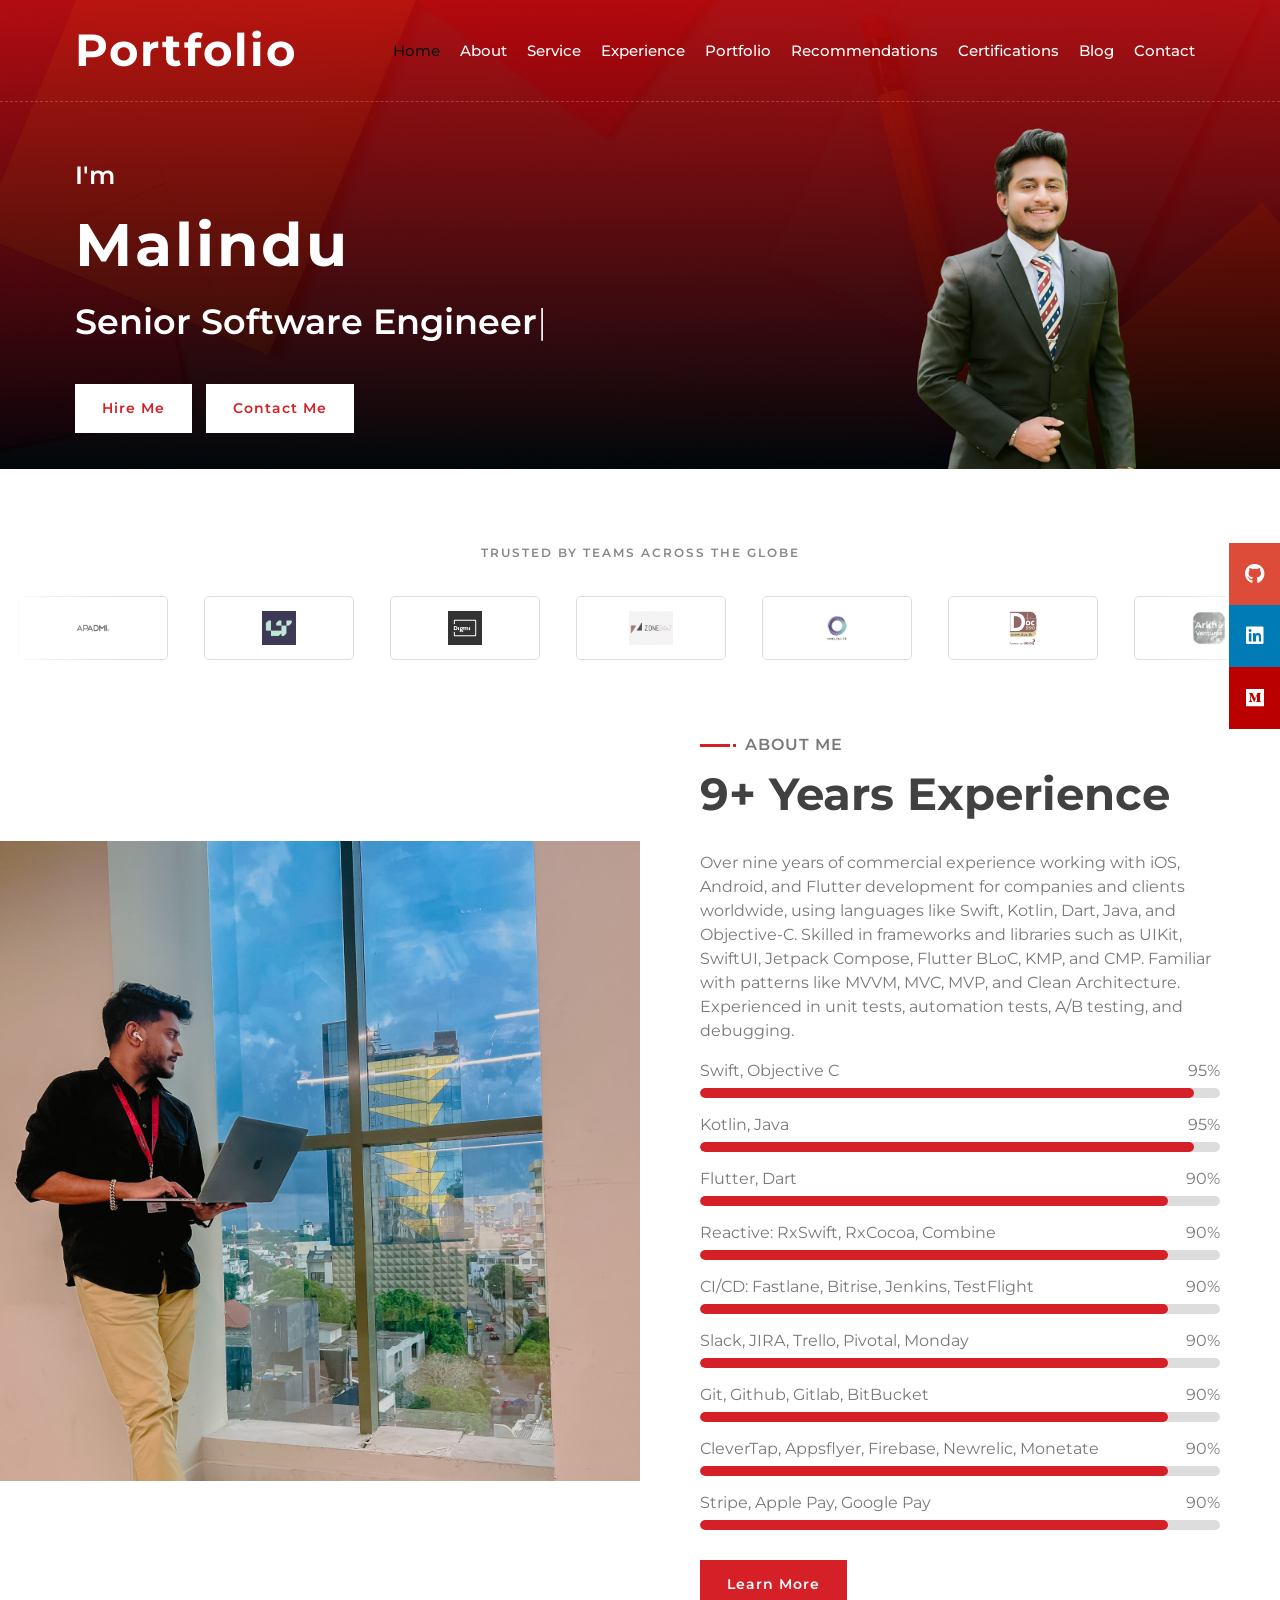
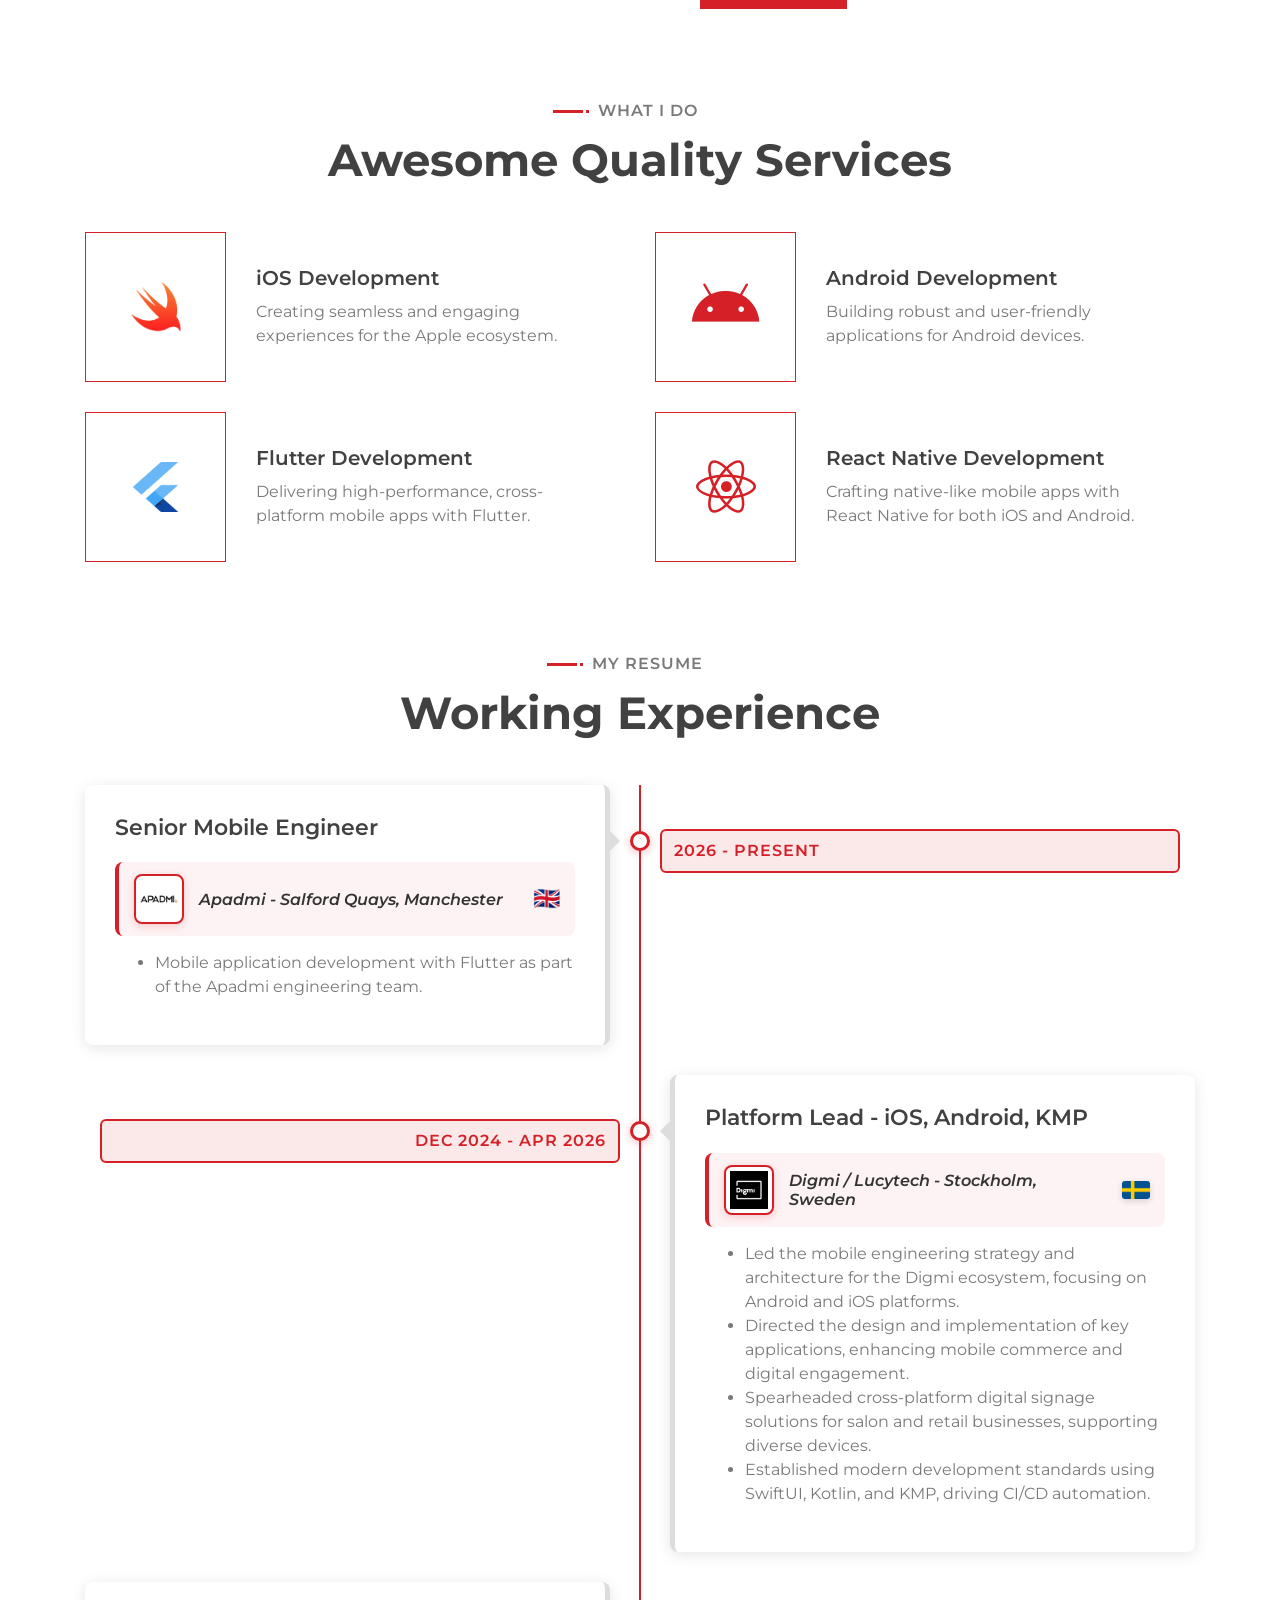
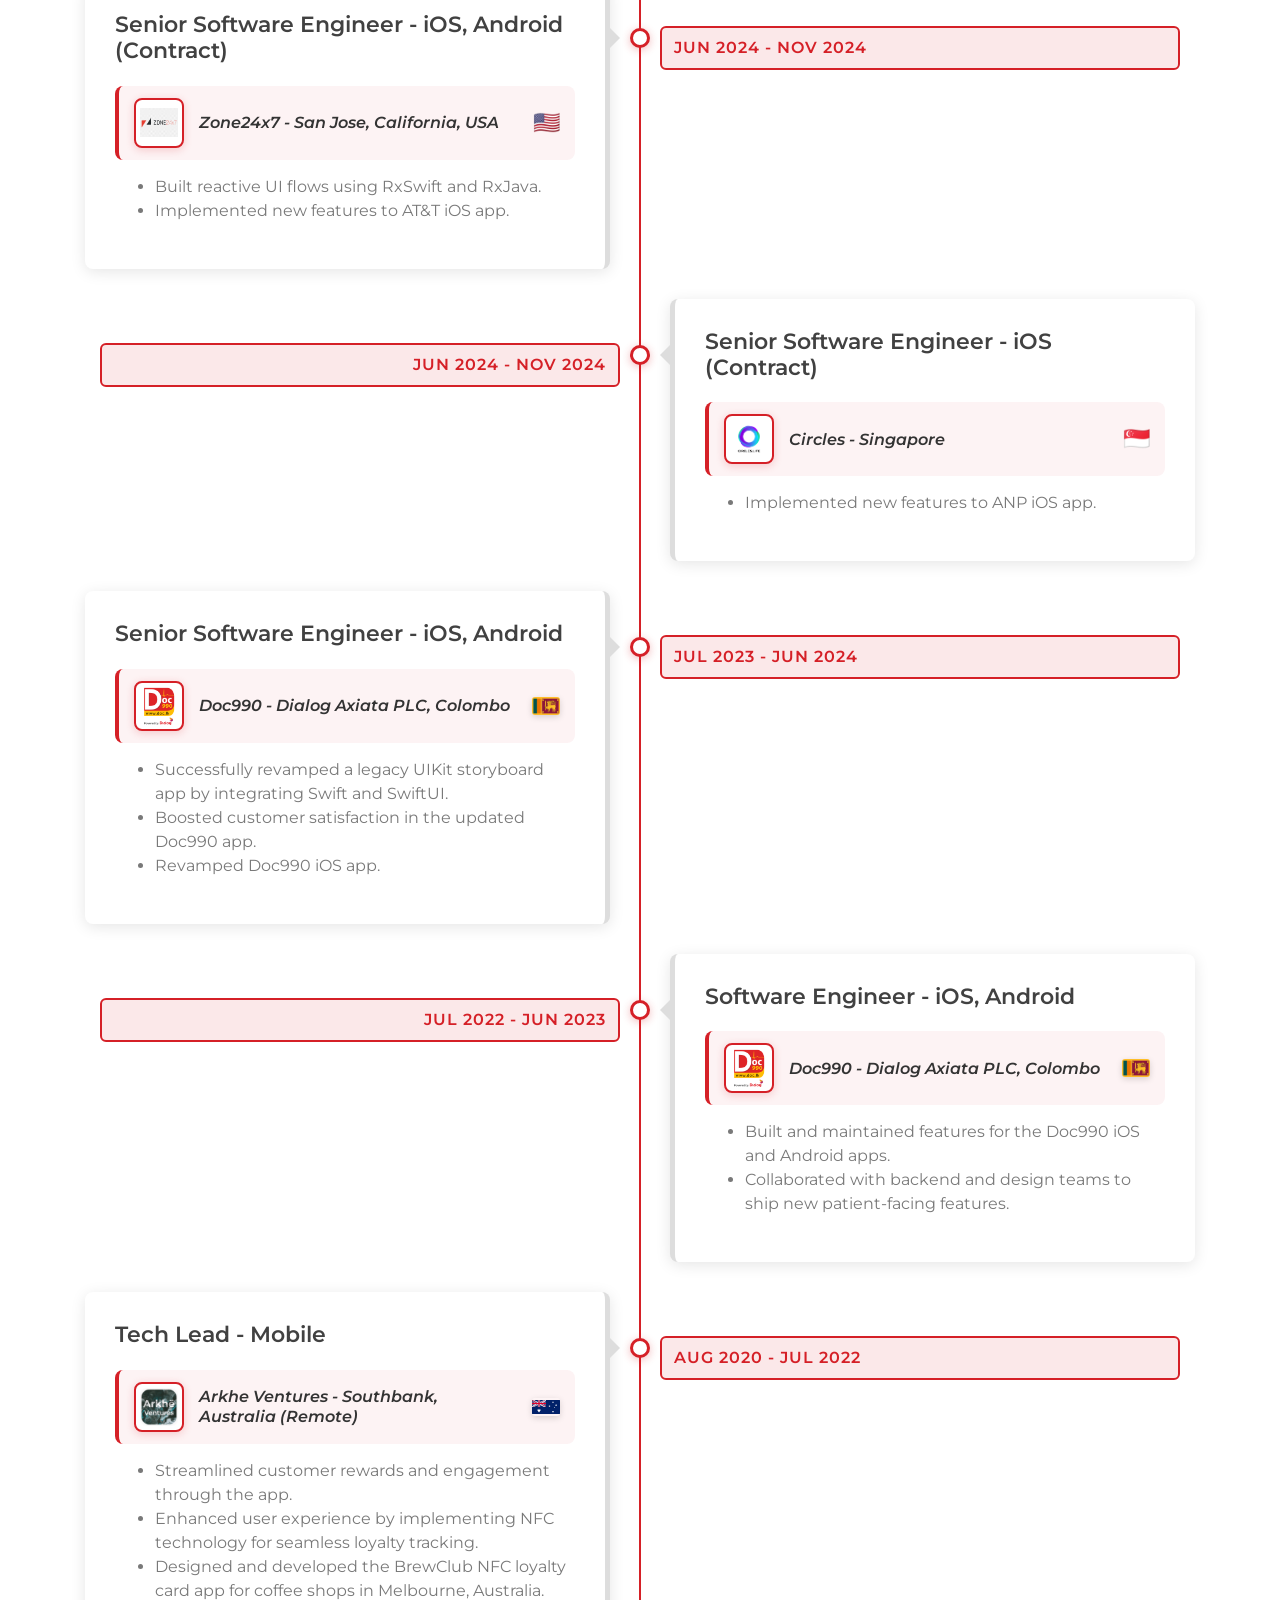
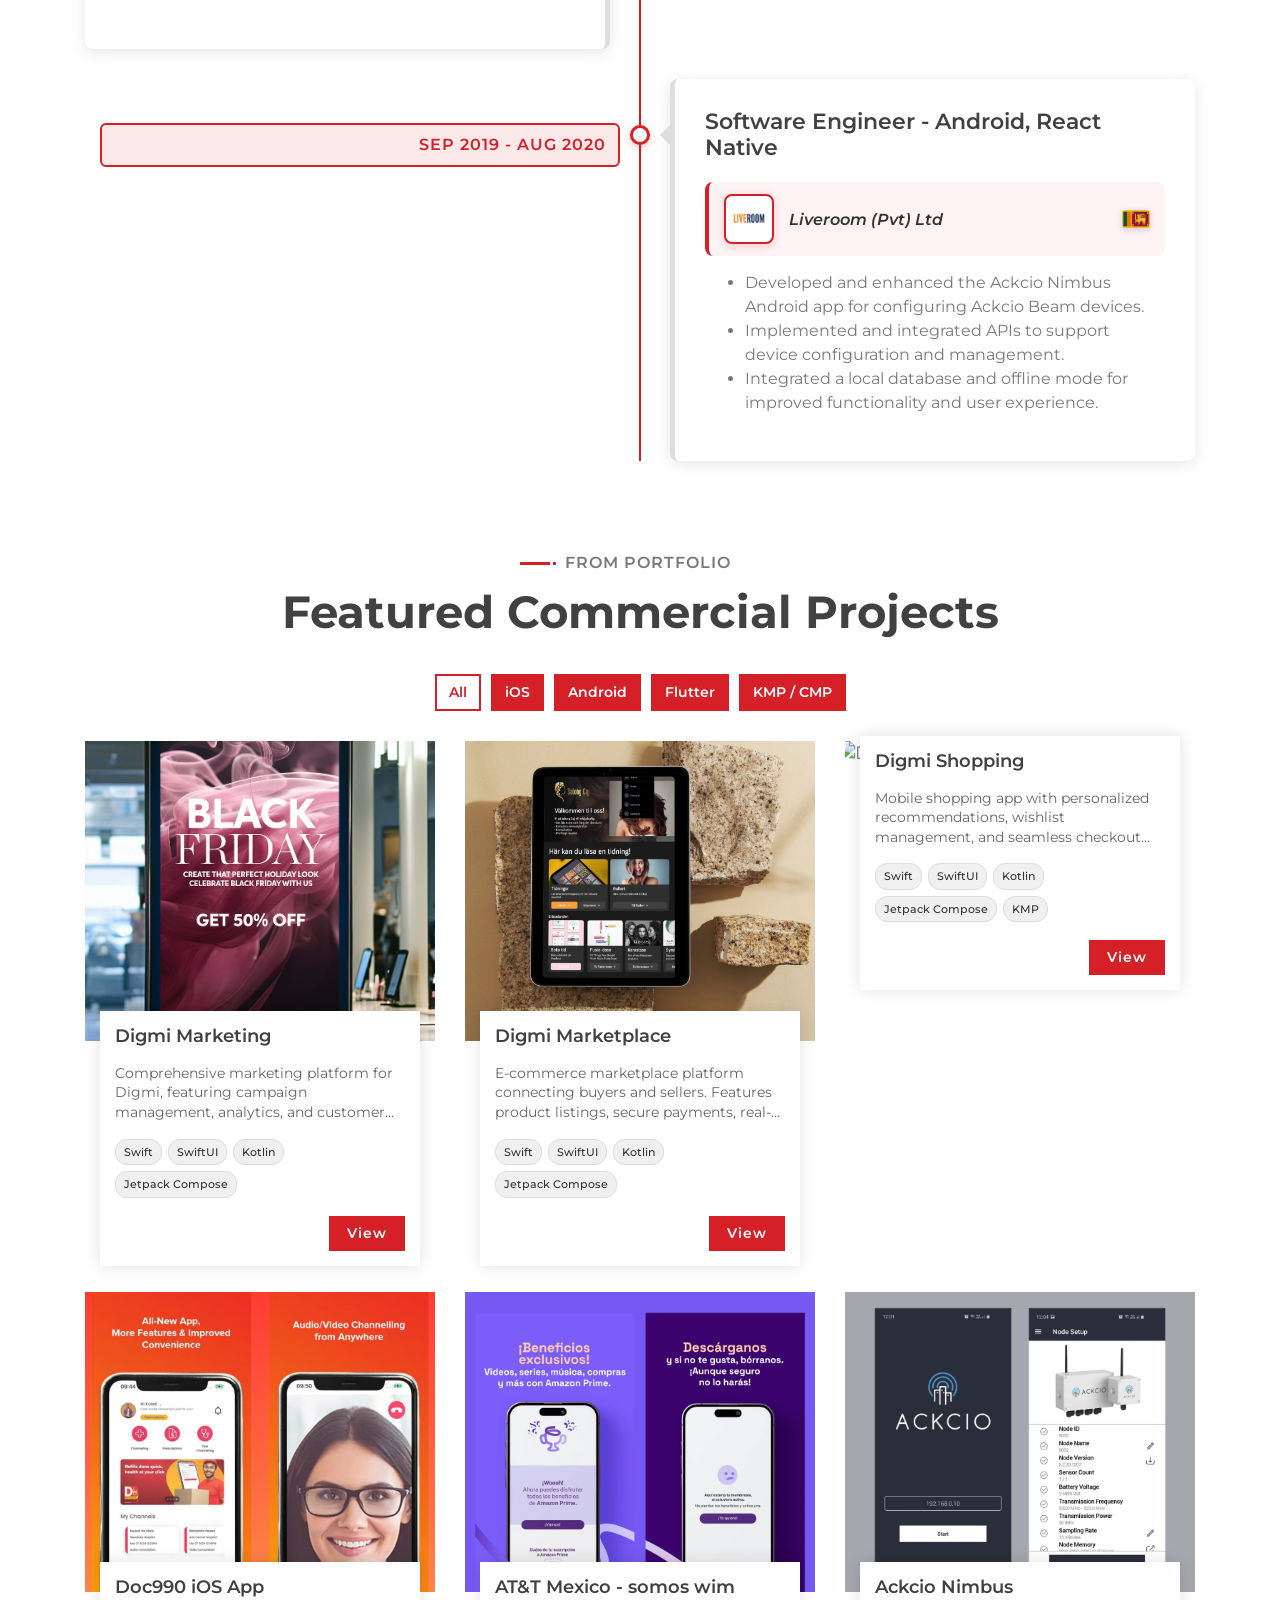
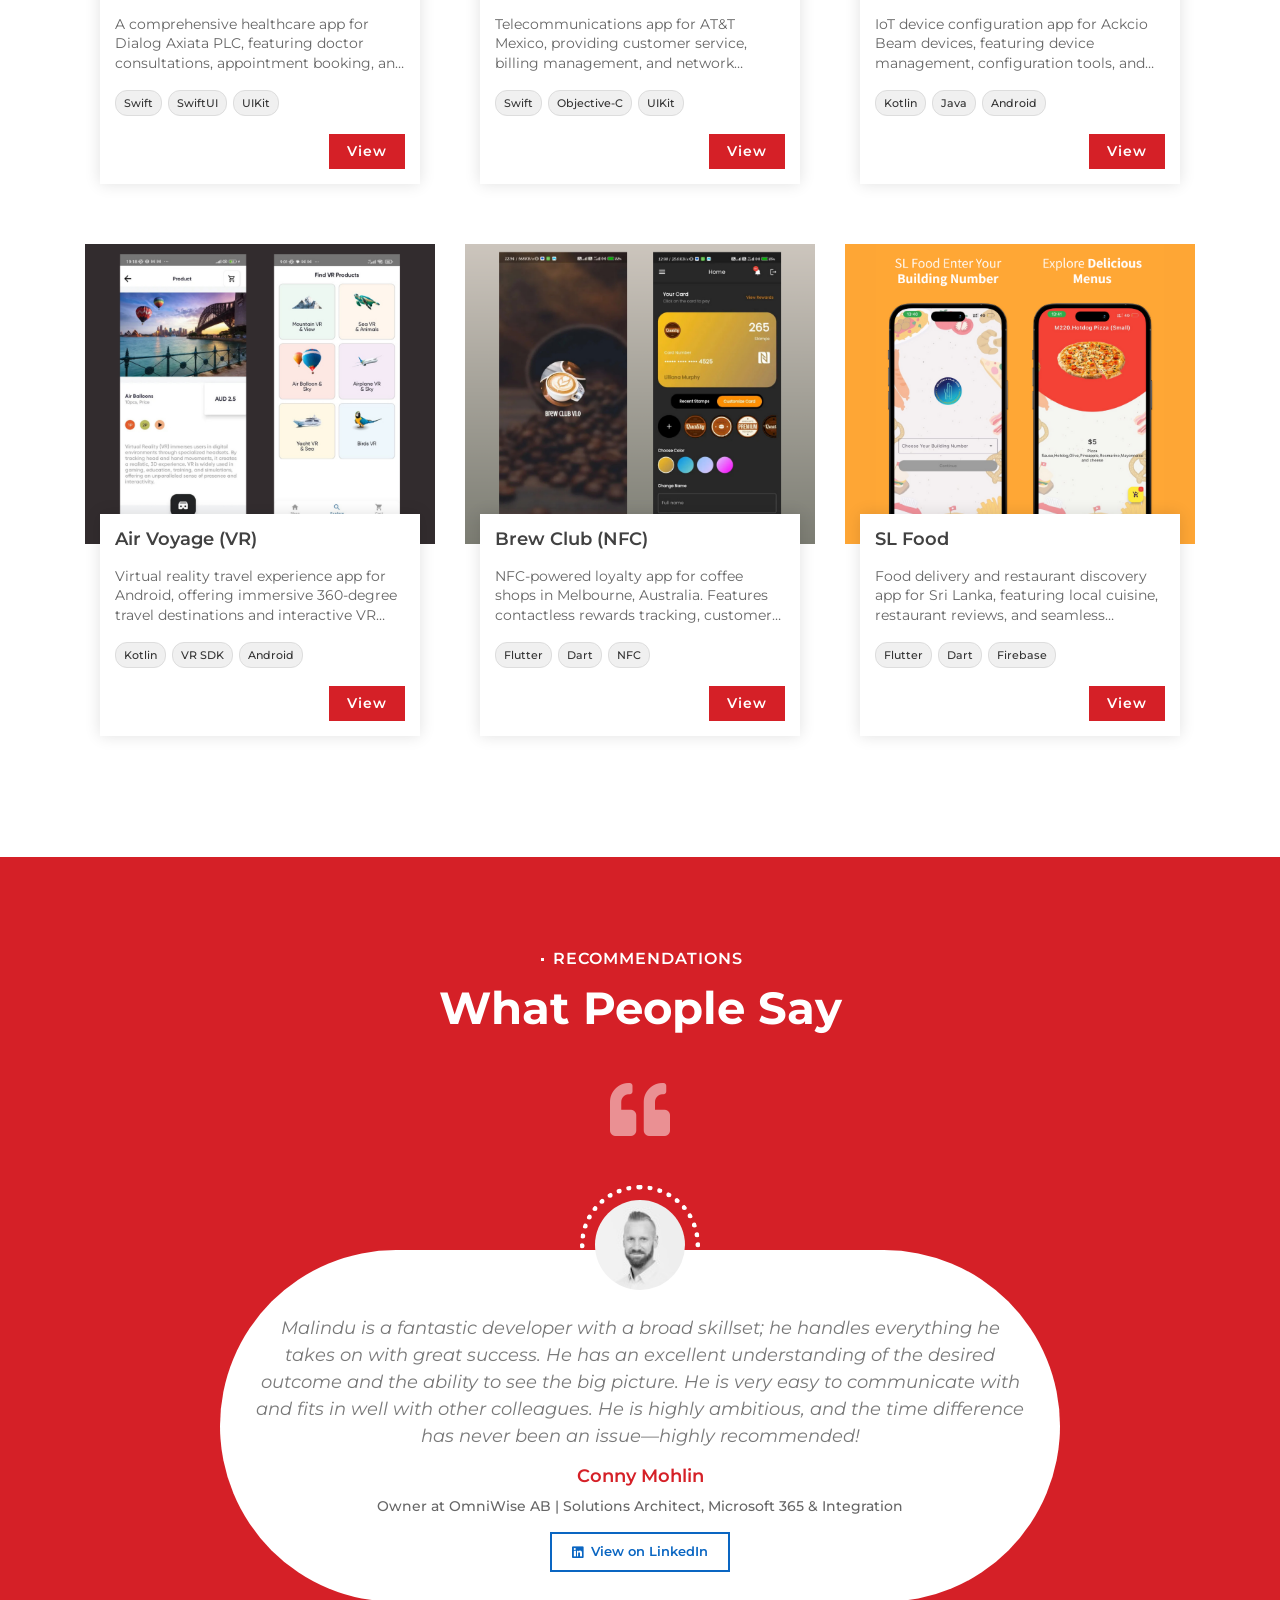
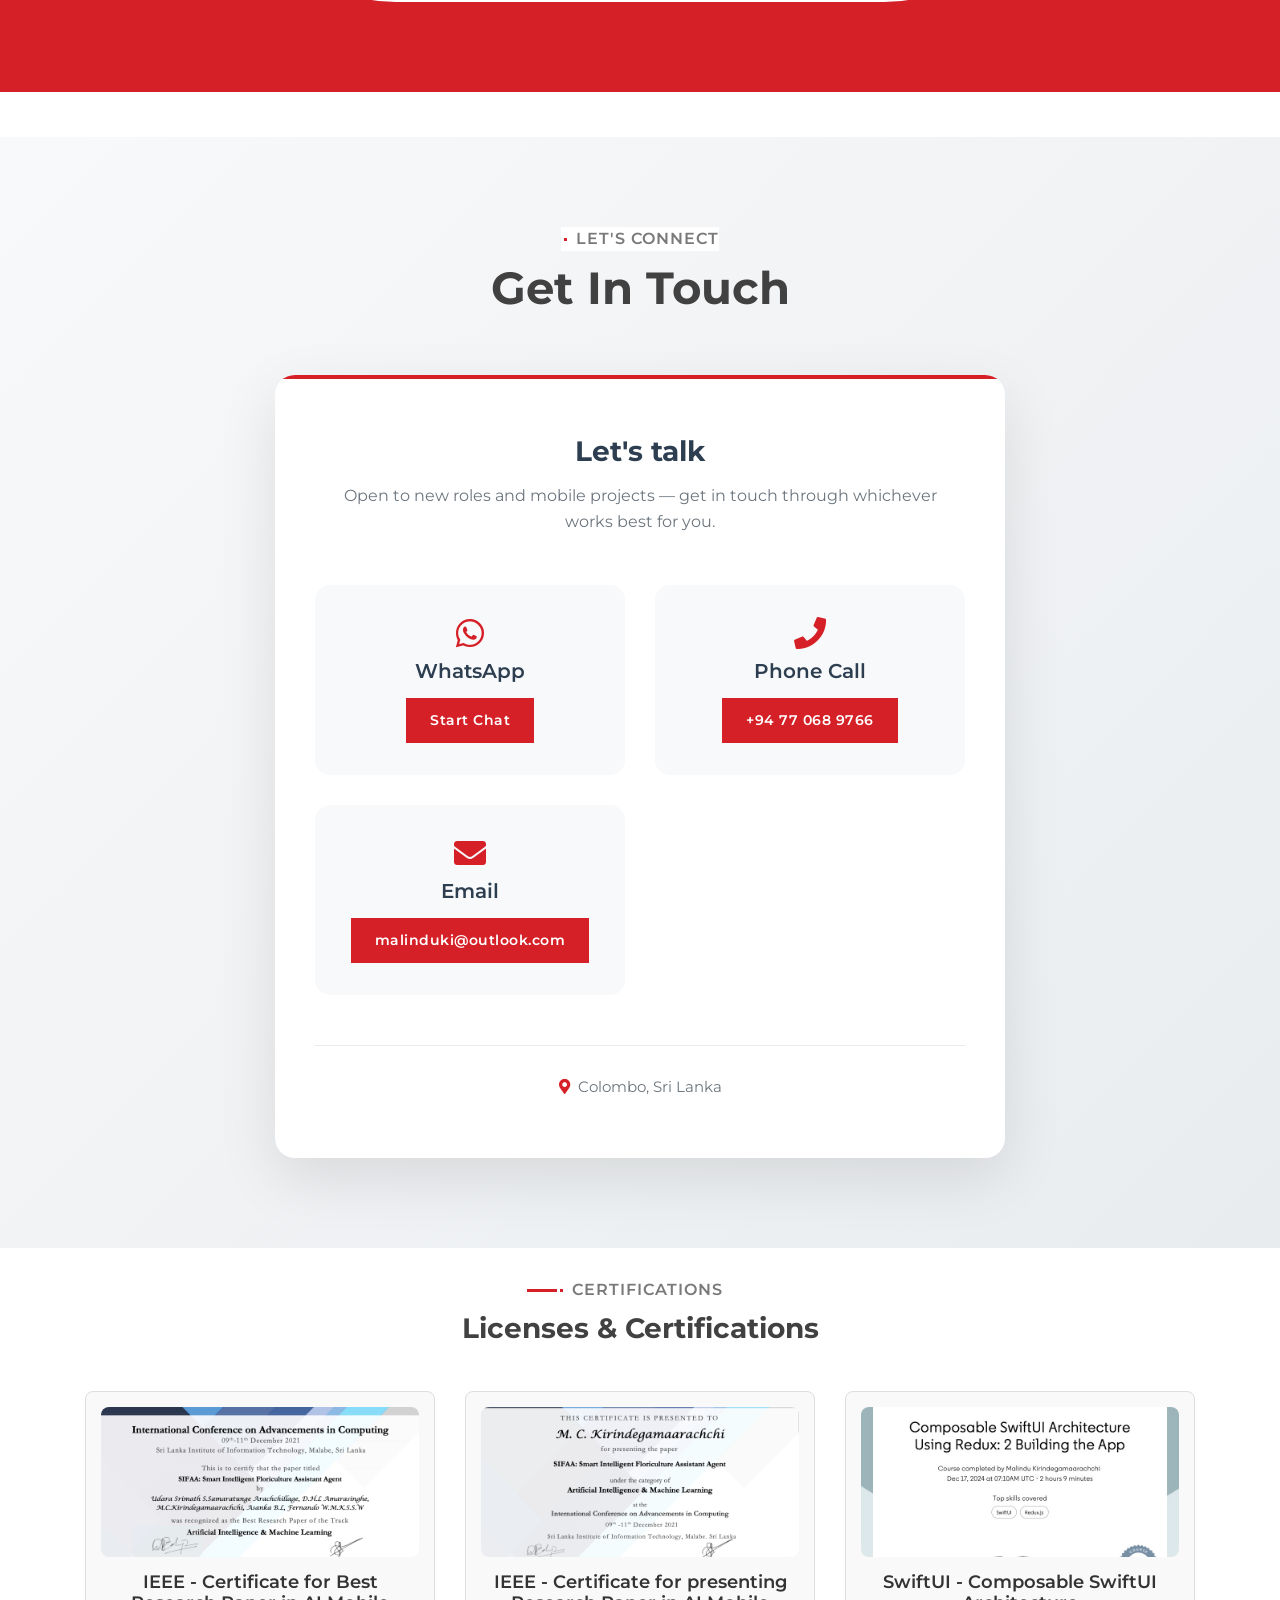
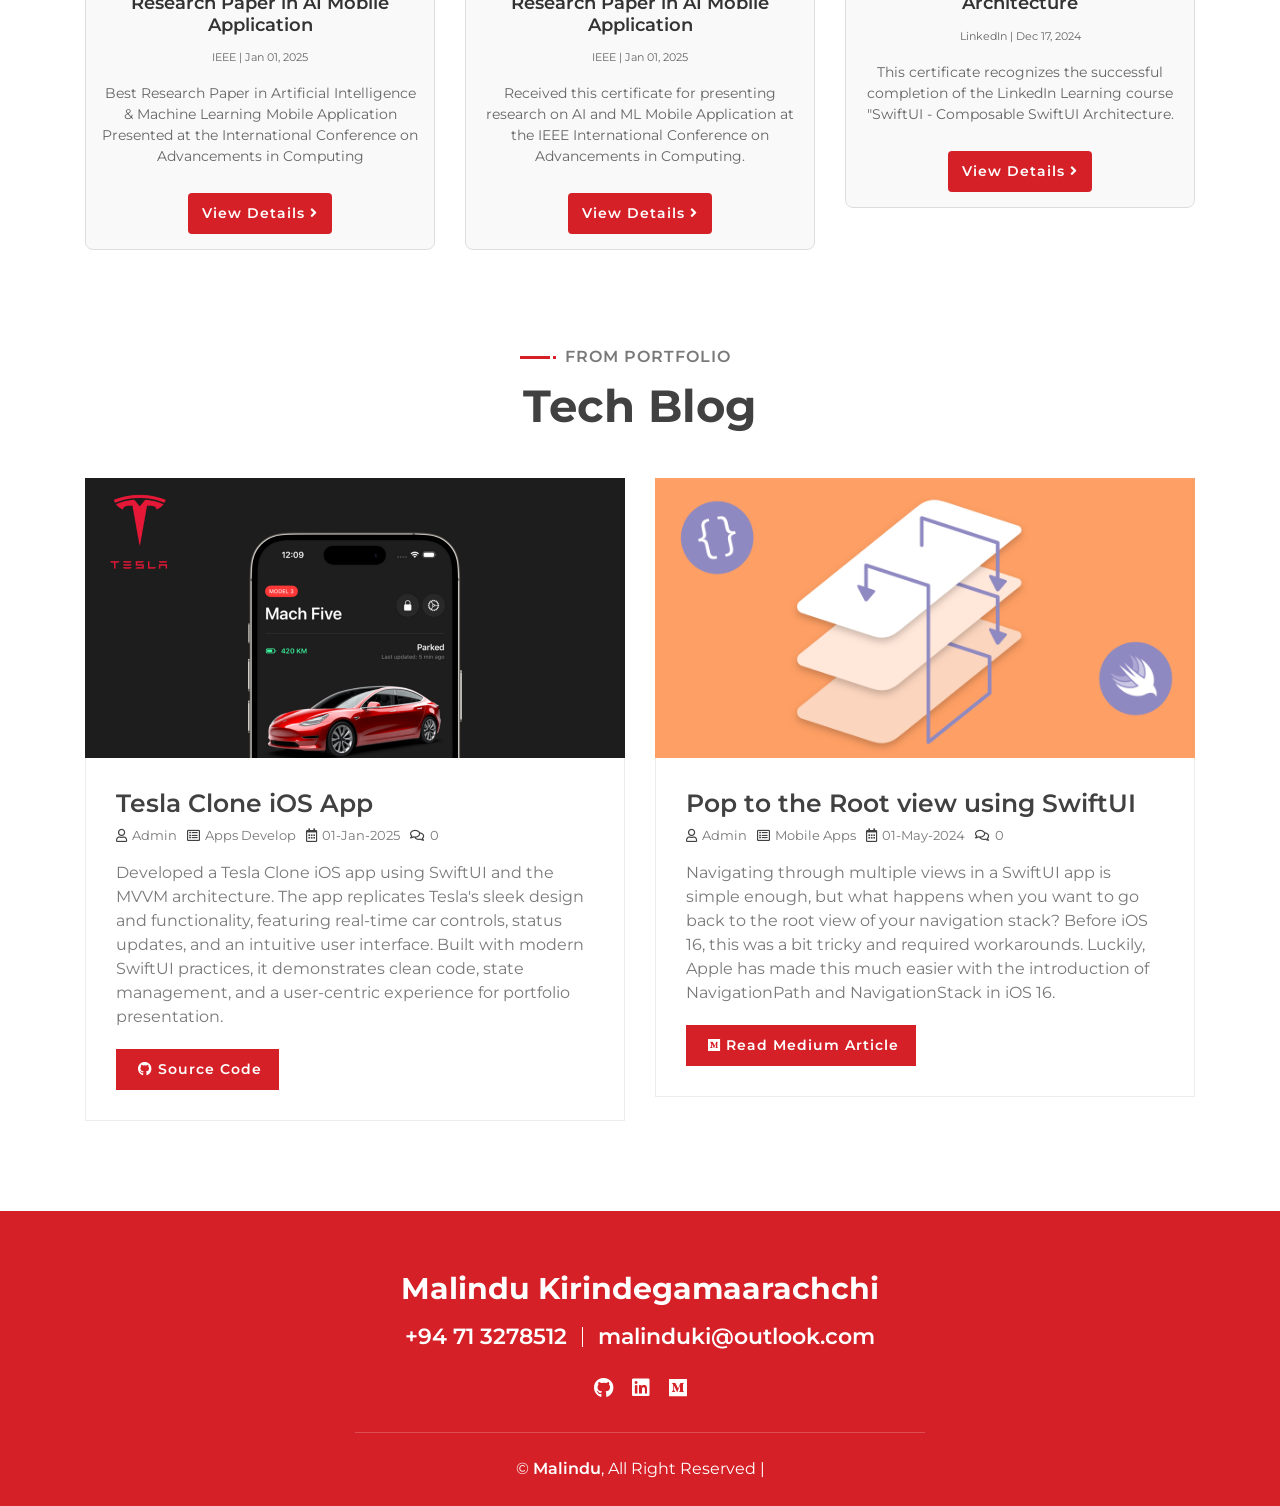
==== commit 45e8d8e8: "Add LinkedIn recommendation to a new Testimonials section Enables the previously-dormant testimonial" ====
--- a/index.html
+++ b/index.html
@@ -52,9 +52,9 @@
                         <a href="#portfolio" class="nav-item nav-link">Portfolio</a>
 <!--                         <a href="pdf/Malindu_MCK_SSE_CV.pdf" class="nav-item nav-link" download="Malindu_MCK_SSE_CV.pdf">Download CV</a> -->
                         <!-- <a href="#price" class="nav-item nav-link">Price</a>
-                        <a href="#review" class="nav-item nav-link">Review</a>
                         <a href="#team" class="nav-item nav-link">Team</a> -->
-                        <a href="#certifications" class="nav-item nav-link">Certifications</a> 
+                        <a href="#review" class="nav-item nav-link">Recommendations</a>
+                        <a href="#certifications" class="nav-item nav-link">Certifications</a>
                         <a href="#blog" class="nav-item nav-link">Blog</a>
                         <a href="#contact" class="nav-item nav-link">Contact</a>
                     </div>
@@ -834,51 +834,35 @@
         
         
         <!-- Testimonial Start -->
-        <!-- <div class="testimonial wow fadeInUp" data-wow-delay="0.1s" id="review">
+        <div class="testimonial wow fadeInUp" data-wow-delay="0.1s" id="review">
             <div class="container">
+                <div class="section-header text-center">
+                    <p>Recommendations</p>
+                    <h2>What People Say</h2>
+                </div>
                 <div class="testimonial-icon">
                     <i class="fa fa-quote-left"></i>
                 </div>
                 <div class="owl-carousel testimonials-carousel">
                     <div class="testimonial-item">
                         <div class="testimonial-img">
-                            <img src="img/testimonial-1.jpg" alt="Image">
+                            <img src="img/companies/recommendation/1606498629735.jpeg" alt="Conny Mohlin">
                         </div>
                         <div class="testimonial-text">
                             <p>
-                                Lorem ipsum dolor sit amet consec adipis elit. Etiam accums lacus eget velit tincid, quis suscip justo dictum. Lorem ipsum dolor sit amet consec adipis elit.
+                                Malindu is a fantastic developer with a broad skillset; he handles everything he takes on with great success. He has an excellent understanding of the desired outcome and the ability to see the big picture. He is very easy to communicate with and fits in well with other colleagues. He is highly ambitious, and the time difference has never been an issue&mdash;highly recommended!
                             </p>
-                            <h3>Customer Name</h3>
-                            <h4>Profession</h4>
-                        </div>
-                    </div>
-                    <div class="testimonial-item">
-                        <div class="testimonial-img">
-                            <img src="img/testimonial-2.jpg" alt="Image">
-                        </div>
-                        <div class="testimonial-text">
-                            <p>
-                                Lorem ipsum dolor sit amet consec adipis elit. Etiam accums lacus eget velit tincid, quis suscip justo dictum. Lorem ipsum dolor sit amet consec adipis elit.
-                            </p>
-                            <h3>Customer Name</h3>
-                            <h4>Profession</h4>
-                        </div>
-                    </div>
-                    <div class="testimonial-item">
-                        <div class="testimonial-img">
-                            <img src="img/testimonial-3.jpg" alt="Image">
-                        </div>
-                        <div class="testimonial-text">
-                            <p>
-                                Lorem ipsum dolor sit amet consec adipis elit. Etiam accums lacus eget velit tincid, quis suscip justo dictum. Lorem ipsum dolor sit amet consec adipis elit.
-                            </p>
-                            <h3>Customer Name</h3>
-                            <h4>Profession</h4>
-                        </div>
-                    </div>
-                </div>
-            </div>
-        </div> -->
+                            <h3>Conny Mohlin</h3>
+                            <h4>Owner at OmniWise AB | Solutions Architect, Microsoft 365 &amp; Integration</h4>
+                            <a href="https://se.linkedin.com/in/conny-mohlin-7465b929" class="testimonial-linkedin-btn" target="_blank" rel="noopener">
+                                <i class="fab fa-linkedin"></i>
+                                <span>View on LinkedIn</span>
+                            </a>
+                        </div>
+                    </div>
+                </div>
+            </div>
+        </div>
         <!-- Testimonial End -->
 
 
--- a/css/style.css
+++ b/css/style.css
@@ -1524,6 +1524,23 @@
     max-width: 900px;
 }
 
+.testimonial .section-header p {
+    background: transparent;
+    color: #ffffff;
+}
+
+.testimonial .section-header p::before {
+    background: rgba(255, 255, 255, 0.5);
+}
+
+.testimonial .section-header p::after {
+    background: #ffffff;
+}
+
+.testimonial .section-header h2 {
+    color: #ffffff;
+}
+
 .testimonial .testimonial-icon {
     margin-bottom: 45px;
     text-align: center;
@@ -1554,6 +1571,21 @@
     border-radius: 100px;
 }
 
+.testimonial .testimonial-avatar-text {
+    display: flex;
+    align-items: center;
+    justify-content: center;
+    width: 120px;
+    height: 120px;
+    margin: 0 auto;
+    border: 5px dotted #ffffff;
+    border-radius: 100px;
+    background: #ffffff;
+    color: #D52027;
+    font-size: 32px;
+    font-weight: 700;
+}
+
 .testimonial .testimonial-text {
     position: relative;
     margin-top: -70px;
@@ -1579,6 +1611,25 @@
     color: #666666;
     font-size: 14px;
     margin-bottom: 0;
+}
+
+.testimonial .testimonial-linkedin-btn {
+    display: inline-flex;
+    align-items: center;
+    gap: 8px;
+    margin-top: 18px;
+    padding: 8px 20px;
+    color: #0A66C2;
+    border: 2px solid #0A66C2;
+    font-weight: 600;
+    font-size: 13px;
+    text-decoration: none;
+    transition: color 0.3s ease, background 0.3s ease;
+}
+
+.testimonial .testimonial-linkedin-btn:hover {
+    color: #ffffff;
+    background: #0A66C2;
 }
 
 .testimonial .owl-dots {
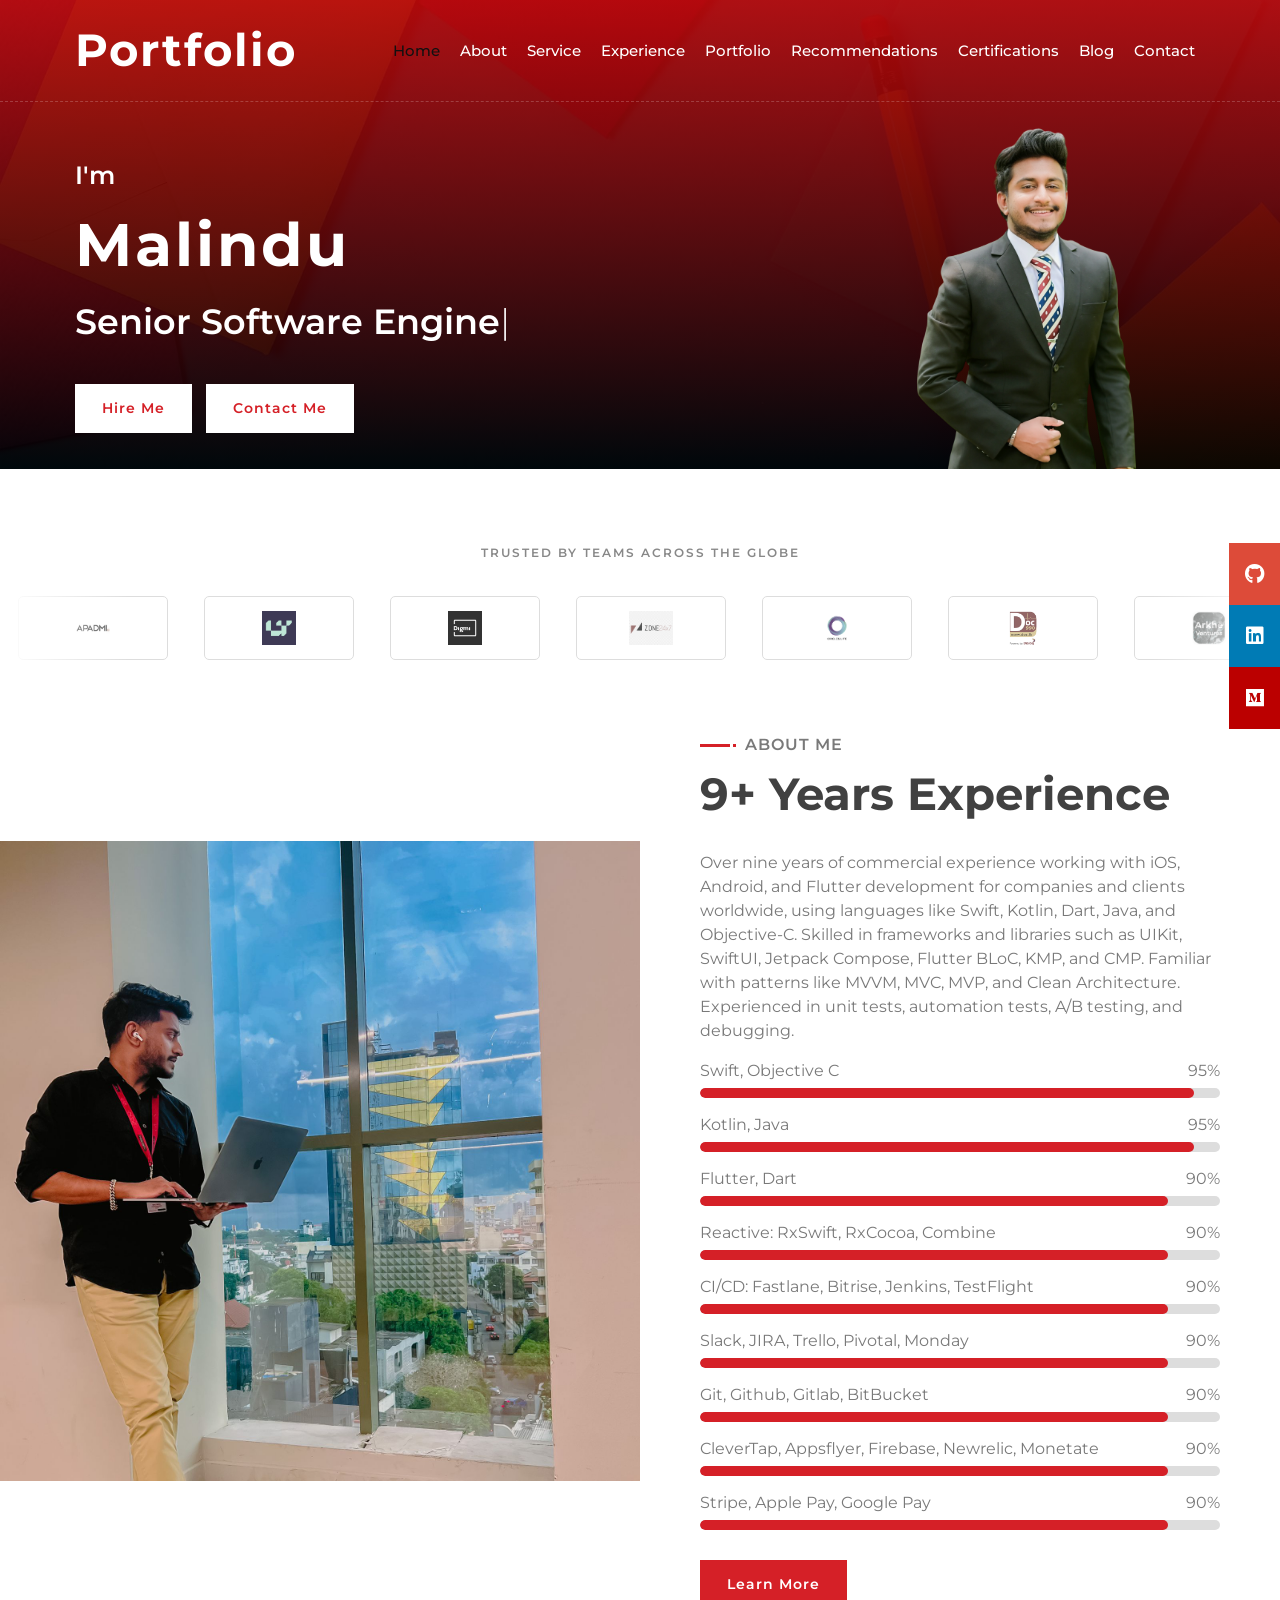
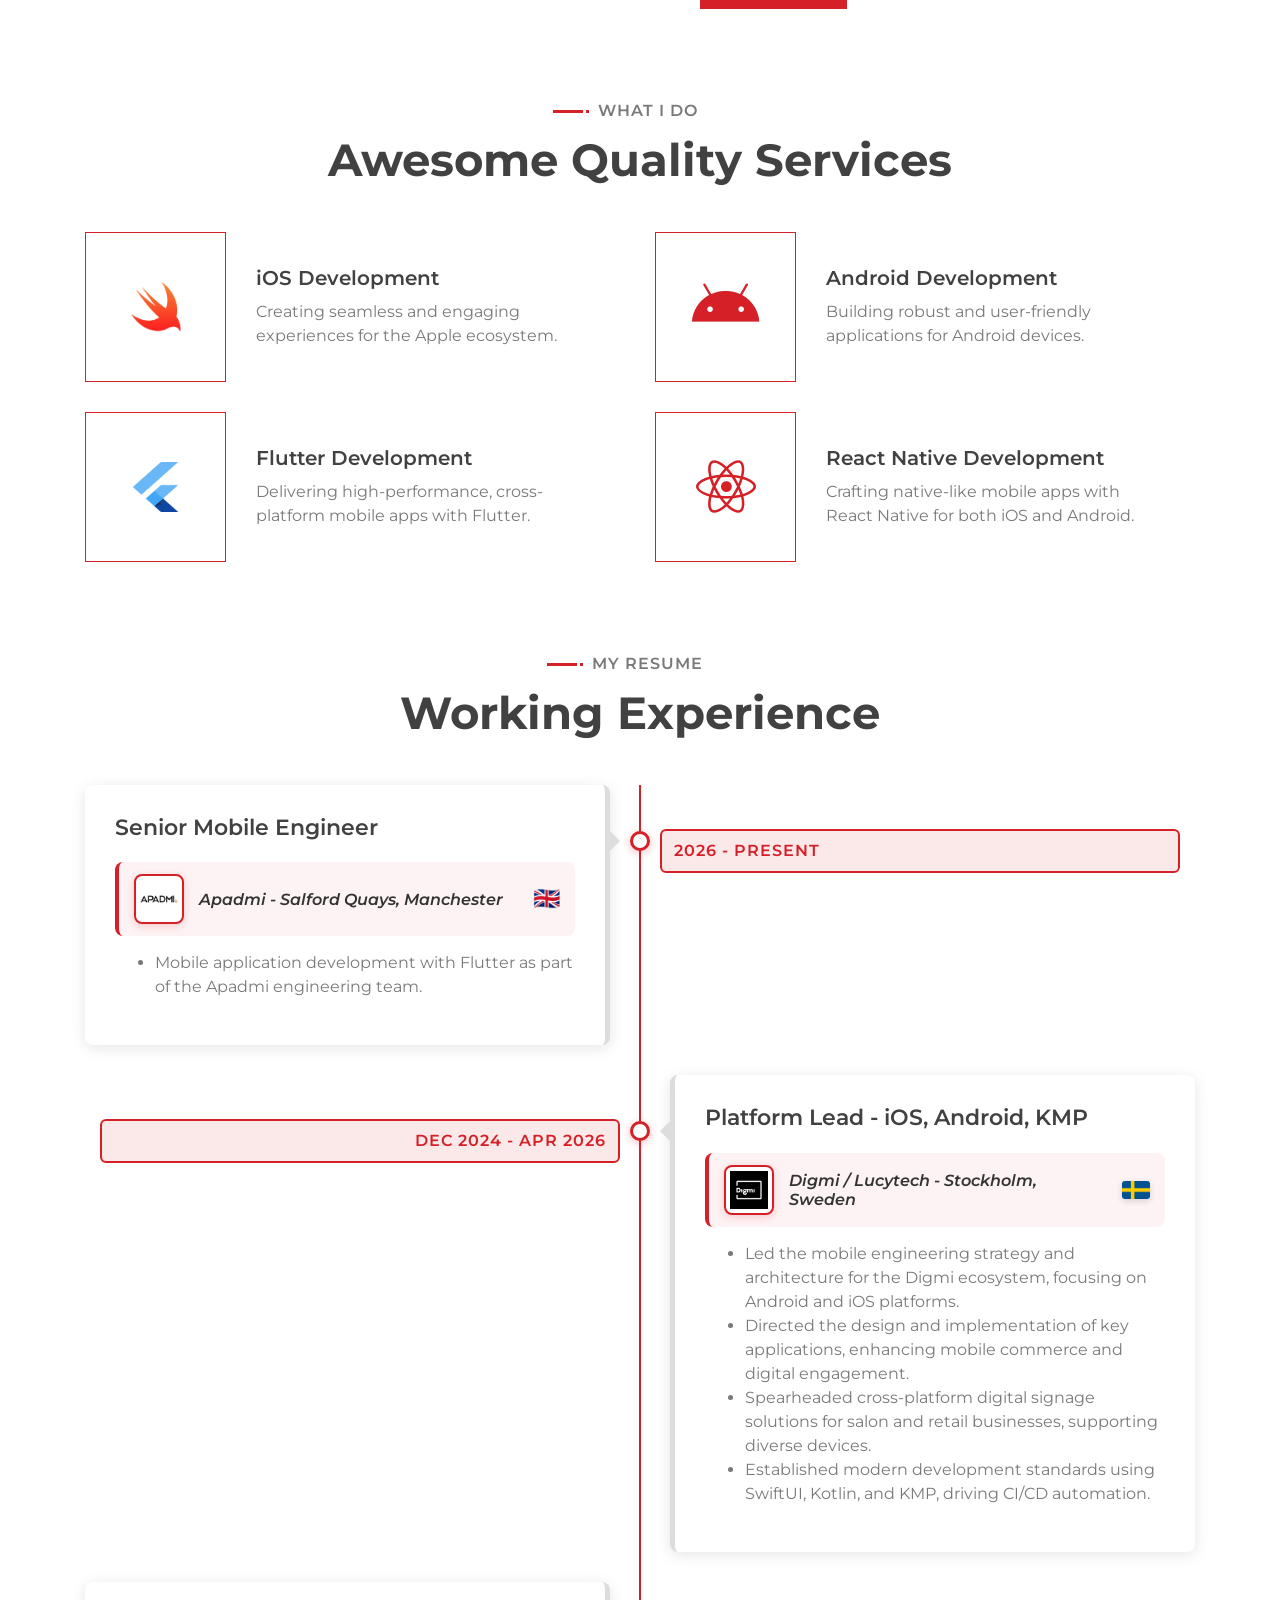
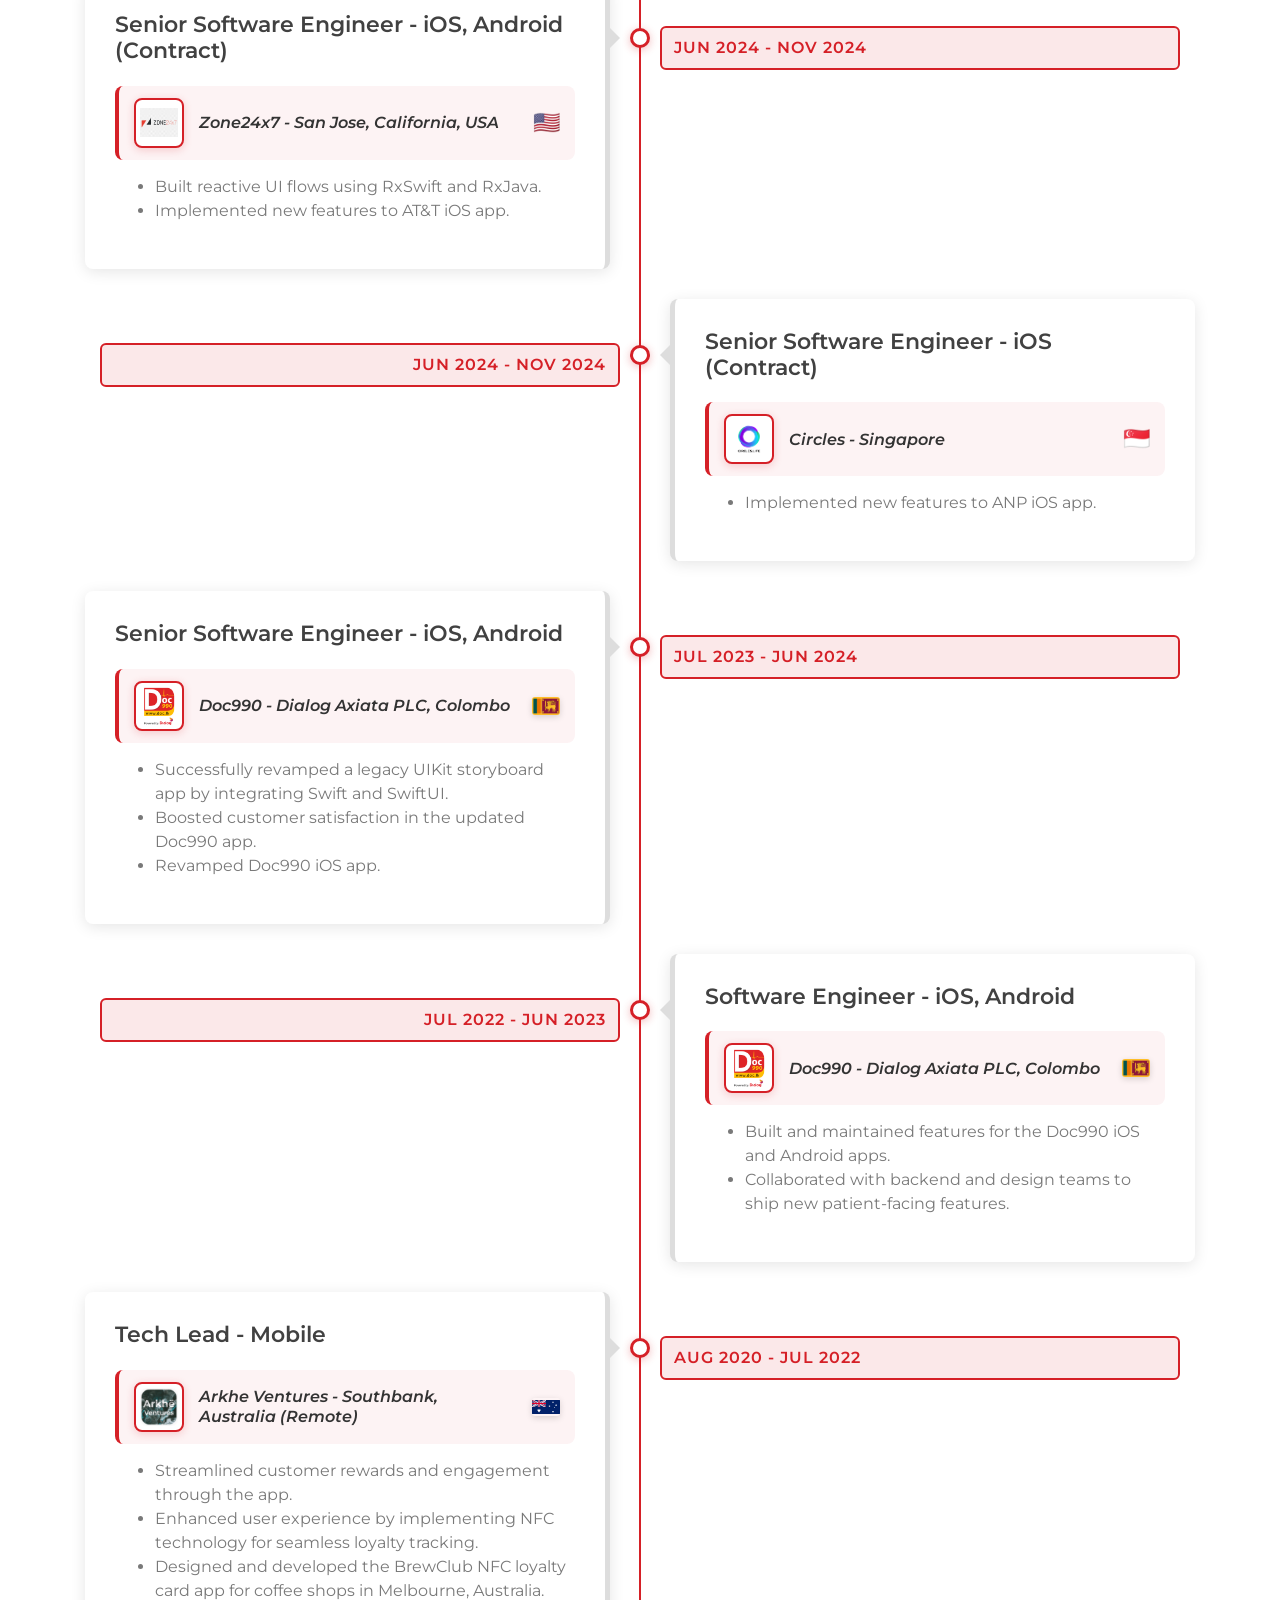
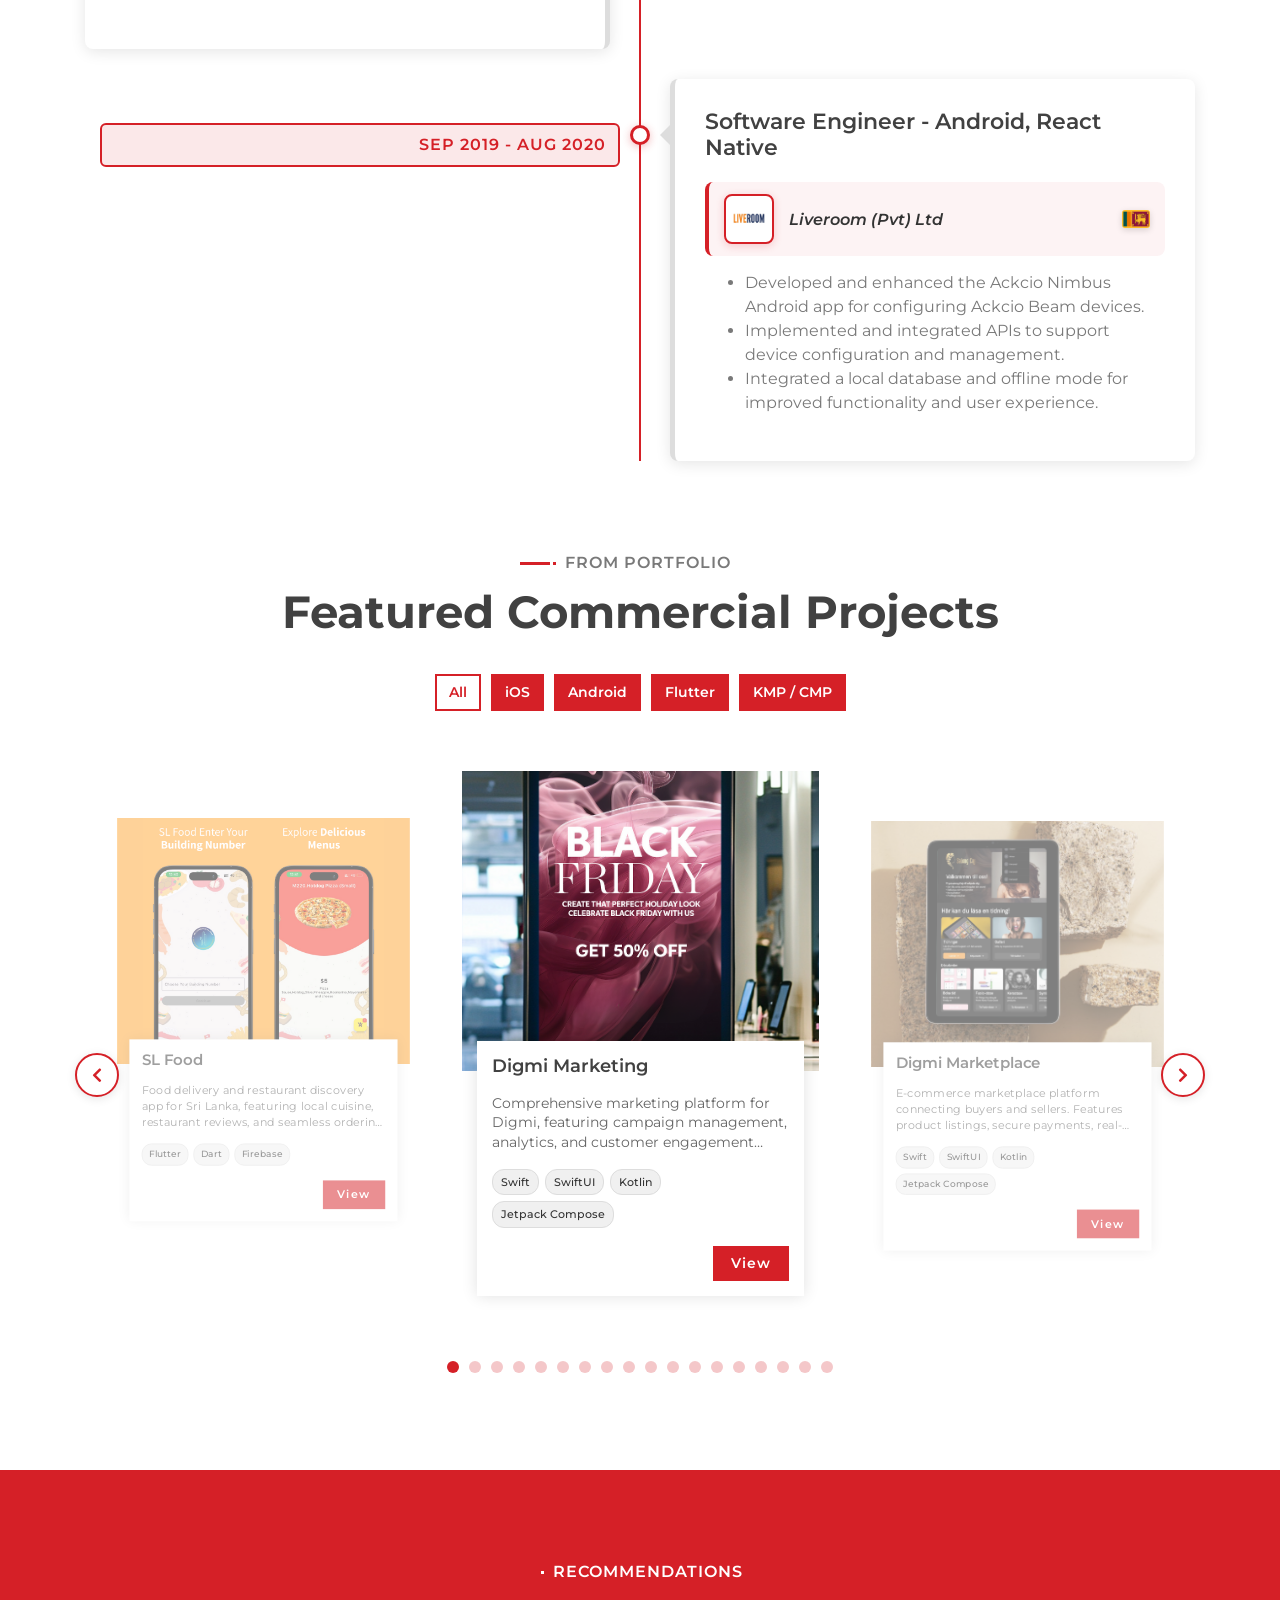
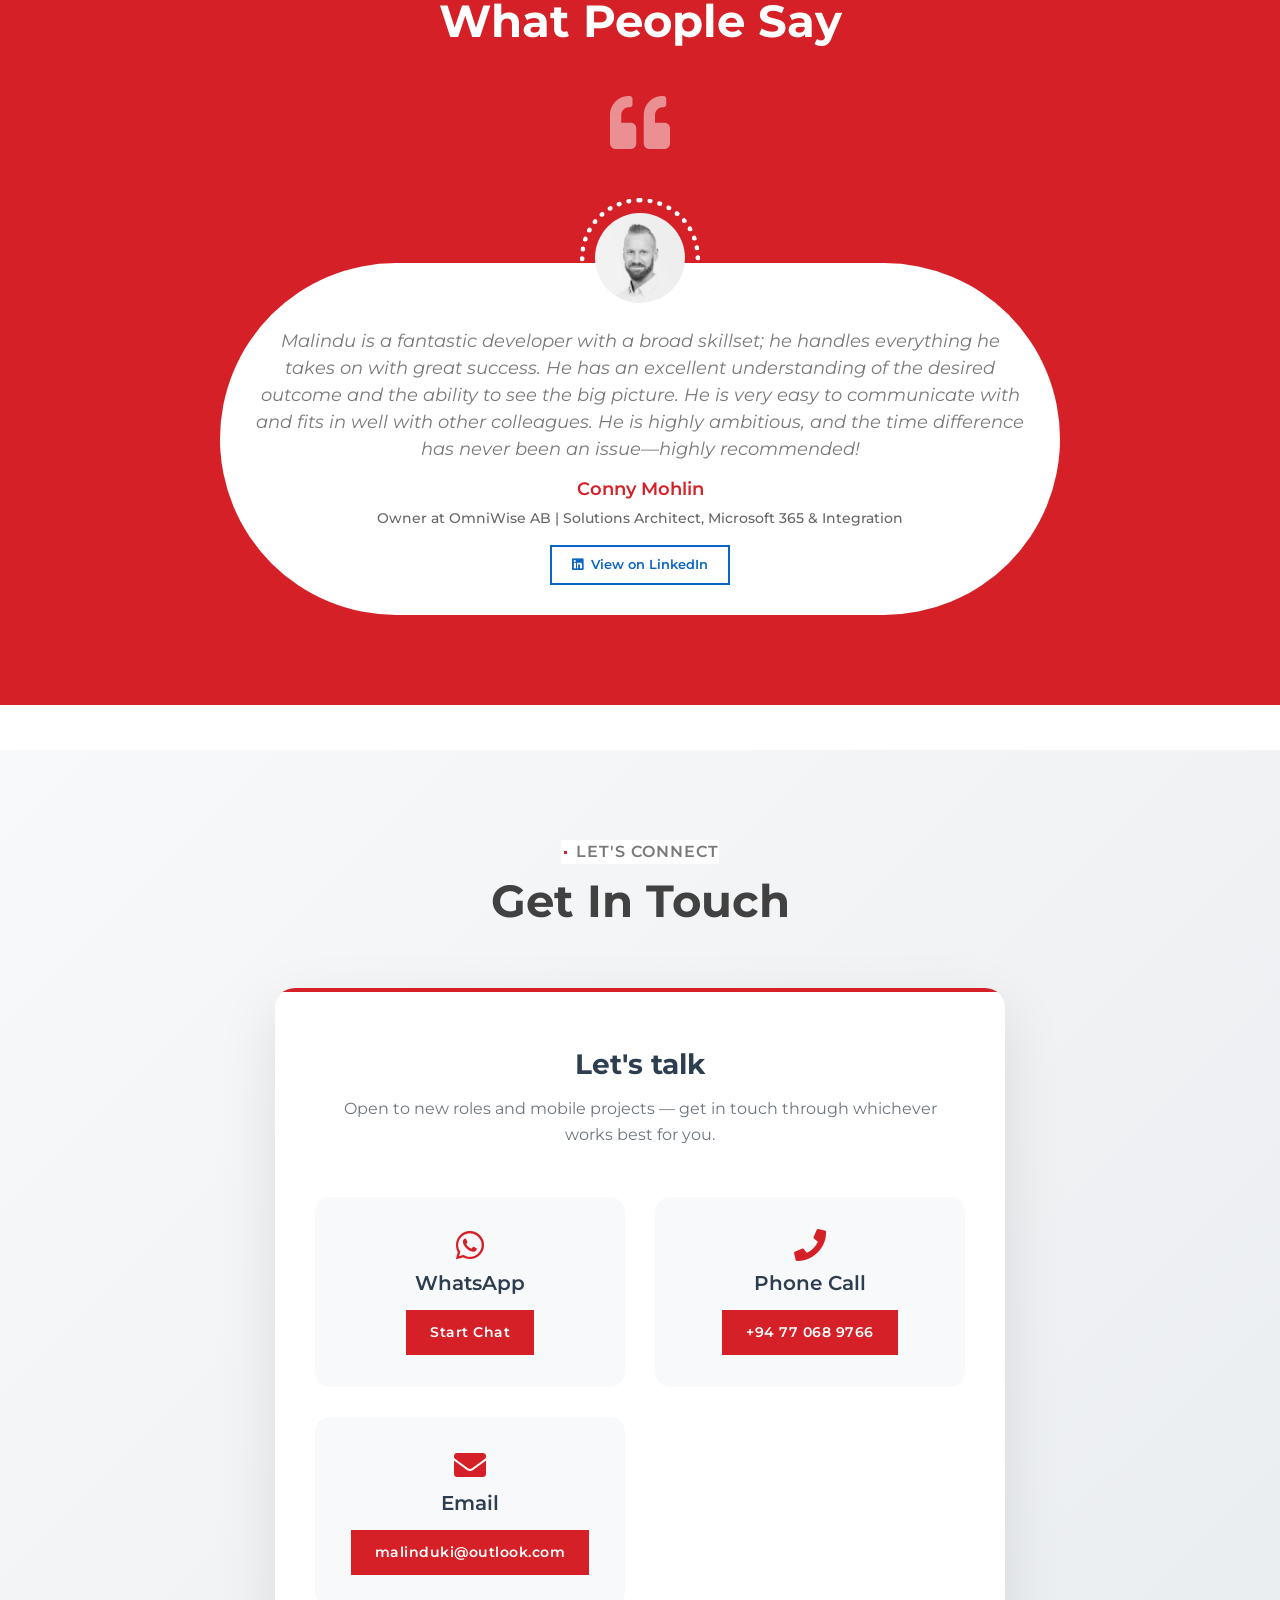
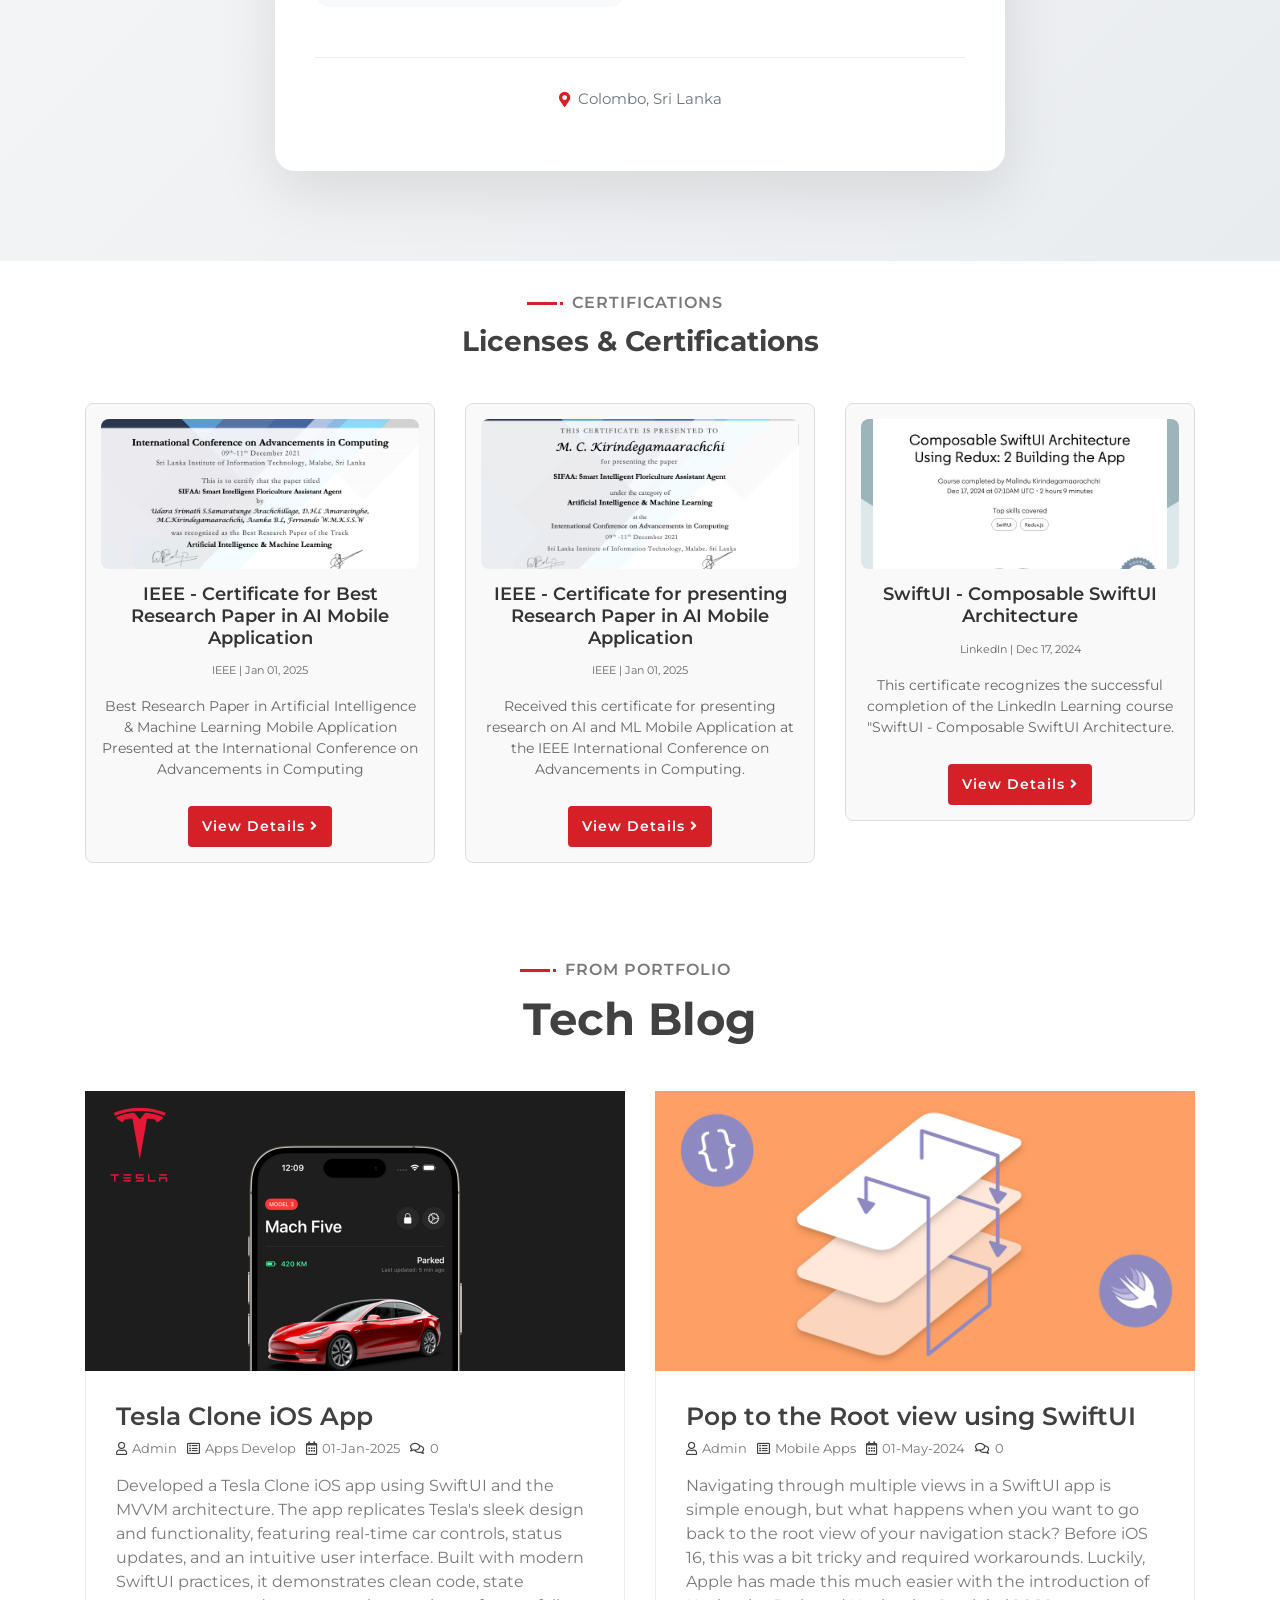
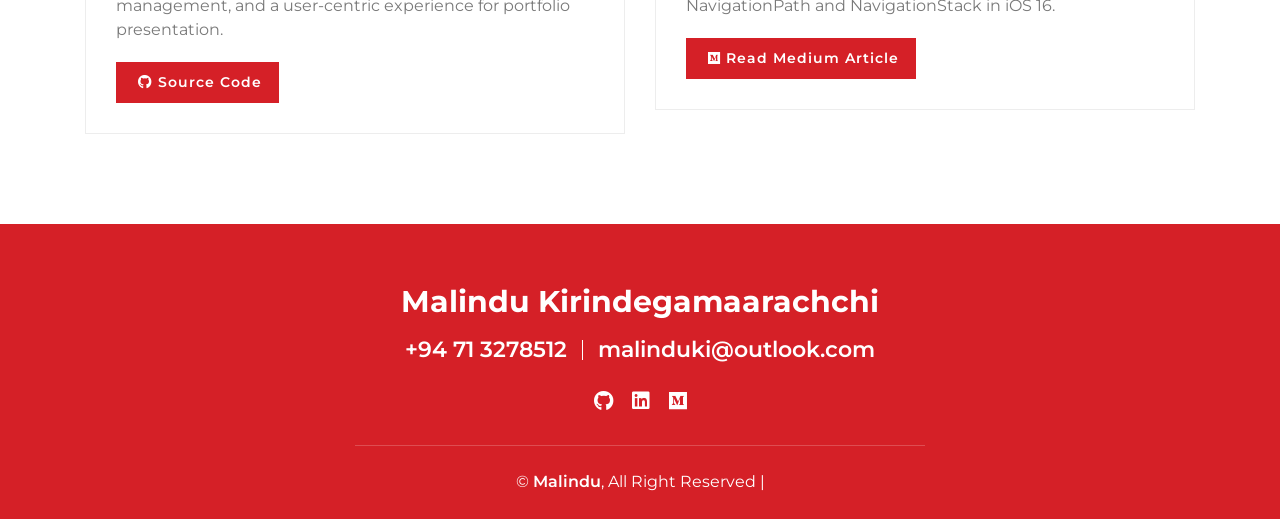
==== commit f547e9fb: "Replace portfolio grid with an infinite center-focus carousel Swaps the Isotope grid for an Owl Caro" ====
--- a/index.html
+++ b/index.html
@@ -536,9 +536,9 @@
                         </ul>
                     </div>
                 </div>
-                <div class="row portfolio-container">
+                <div class="owl-carousel portfolio-carousel">
                     <!-- Digmi Projects -->
-                    <div class="col-lg-4 col-md-6 col-sm-12 portfolio-item filter-1 filter-2 wow fadeInUp" data-wow-delay="0.0s">
+                    <div class="portfolio-item filter-1 filter-2">
                         <div class="portfolio-wrap">
                             <div class="portfolio-img">
                                 <img src="img/digmi-marketing-iamge.png" alt="Digmi Marketing">
@@ -556,8 +556,8 @@
                             </div>
                         </div>
                     </div>
-                    
-                    <div class="col-lg-4 col-md-6 col-sm-12 portfolio-item filter-1 filter-2 wow fadeInUp" data-wow-delay="0.2s">
+
+                    <div class="portfolio-item filter-1 filter-2">
                         <div class="portfolio-wrap">
                             <div class="portfolio-img">
                                 <img src="img/Digmi+Marketplace.png" alt="Digmi Marketplace">
@@ -575,8 +575,8 @@
                             </div>
                         </div>
                     </div>
-                    
-                    <div class="col-lg-4 col-md-6 col-sm-12 portfolio-item filter-1 filter-2 filter-4 wow fadeInUp" data-wow-delay="0.4s">
+
+                    <div class="portfolio-item filter-1 filter-2 filter-4">
                         <div class="portfolio-wrap">
                             <div class="portfolio-img">
                                 <img src="img/Digmi+Shopping2.png" alt="Digmi Shopping">
@@ -595,8 +595,8 @@
                             </div>
                         </div>
                     </div>
-                    
-                    <div class="col-lg-4 col-md-6 col-sm-12 portfolio-item filter-1 wow fadeInUp" data-wow-delay="0.6s">
+
+                    <div class="portfolio-item filter-1">
                         <div class="portfolio-wrap">
                             <div class="portfolio-img">
                                 <img src="img/doc990.png" alt="Image">
@@ -613,8 +613,8 @@
                             </div>
                         </div>
                     </div>
-                    
-                    <div class="col-lg-4 col-md-6 col-sm-12 portfolio-item filter-1 wow fadeInUp" data-wow-delay="0.8s">
+
+                    <div class="portfolio-item filter-1">
                         <div class="portfolio-wrap">
                             <div class="portfolio-img">
                                 <img src="img/att.png" alt="Image">
@@ -631,7 +631,7 @@
                             </div>
                         </div>
                     </div>
-                    <div class="col-lg-4 col-md-6 col-sm-12 portfolio-item filter-2 wow fadeInUp" data-wow-delay="1.0s">
+                    <div class="portfolio-item filter-2">
                         <div class="portfolio-wrap">
                             <div class="portfolio-img">
                                 <img src="img/ackcio.png" alt="Image">
@@ -648,7 +648,7 @@
                             </div>
                         </div>
                     </div>
-                    <div class="col-lg-4 col-md-6 col-sm-12 portfolio-item filter-2 wow fadeInUp" data-wow-delay="1.2s">
+                    <div class="portfolio-item filter-2">
                         <div class="portfolio-wrap">
                             <div class="portfolio-img">
                                 <img src="img/airVoyage.png" alt="Image">
@@ -665,7 +665,7 @@
                             </div>
                         </div>
                     </div>
-                    <div class="col-lg-4 col-md-6 col-sm-12 portfolio-item filter-3 wow fadeInUp" data-wow-delay="1.4s">
+                    <div class="portfolio-item filter-3">
                         <div class="portfolio-wrap">
                             <div class="portfolio-img">
                                 <img src="img/brewClub.png" alt="Image">
@@ -682,7 +682,7 @@
                             </div>
                         </div>
                     </div>
-                    <div class="col-lg-4 col-md-6 col-sm-12 portfolio-item filter-3 wow fadeInUp" data-wow-delay="1.6s">
+                    <div class="portfolio-item filter-3">
                         <div class="portfolio-wrap">
                             <div class="portfolio-img">
                                 <img src="img/sl_food_plus.png" alt="Image">
@@ -699,17 +699,6 @@
                             </div>
                         </div>
                     </div>
-                    <!-- <div class="col-lg-4 col-md-6 col-sm-12 portfolio-item filter-3 wow fadeInUp" data-wow-delay="1s">
-                        <div class="portfolio-wrap">
-                            <div class="portfolio-img">
-                                <img src="img/portfolio-6.jpg" alt="Image">
-                            </div>
-                            <div class="portfolio-text">
-                                <h3>Company Website</h3>
-                                <a class="btn" href="img/portfolio-6.jpg" data-lightbox="portfolio">+</a>
-                            </div>
-                        </div>
-                    </div> -->
                 </div>
             </div>
         </div>
@@ -1185,7 +1174,6 @@
         <script src="lib/waypoints/waypoints.min.js"></script>
         <script src="lib/typed/typed.min.js"></script>
         <script src="lib/owlcarousel/owl.carousel.min.js"></script>
-        <script src="lib/isotope/isotope.pkgd.min.js"></script>
         <script src="lib/lightbox/js/lightbox.min.js"></script>
         
         <!-- Contact Javascript File -->
--- a/css/style.css
+++ b/css/style.css
@@ -1066,6 +1066,101 @@
 .portfolio .portfolio-item {
     position: relative;
     margin-bottom: 30px; /* Ensure some space between items */
+}
+
+.portfolio-carousel.owl-carousel {
+    padding: 10px 0 30px 0;
+}
+
+.portfolio-carousel .owl-stage-outer {
+    padding: 20px 0;
+}
+
+.portfolio-carousel .owl-item {
+    transform: scale(0.82);
+    opacity: 0.5;
+    transition: transform 0.4s ease, opacity 0.4s ease;
+}
+
+.portfolio-carousel .owl-item.center {
+    transform: scale(1);
+    opacity: 1;
+    z-index: 2;
+}
+
+.portfolio-carousel .owl-item .portfolio-item {
+    margin-bottom: 0;
+}
+
+.portfolio-carousel .owl-nav {
+    position: absolute;
+    top: 50%;
+    left: 0;
+    right: 0;
+    display: flex;
+    justify-content: space-between;
+    transform: translateY(-50%);
+    pointer-events: none;
+}
+
+.portfolio-carousel .owl-nav .owl-prev,
+.portfolio-carousel .owl-nav .owl-next {
+    pointer-events: auto;
+    cursor: pointer;
+    width: 44px;
+    height: 44px;
+    display: flex;
+    align-items: center;
+    justify-content: center;
+    background: #ffffff;
+    color: #D52027;
+    border: 2px solid #D52027;
+    border-radius: 50%;
+    font-size: 16px;
+    box-shadow: 0 2px 10px rgba(0, 0, 0, .1);
+    transition: all 0.3s ease;
+}
+
+.portfolio-carousel .owl-nav .owl-prev {
+    margin-left: -10px;
+}
+
+.portfolio-carousel .owl-nav .owl-next {
+    margin-right: -10px;
+}
+
+.portfolio-carousel .owl-nav .owl-prev:hover,
+.portfolio-carousel .owl-nav .owl-next:hover {
+    background: #D52027;
+    color: #ffffff;
+}
+
+.portfolio-carousel .owl-dots {
+    margin-top: 10px;
+    text-align: center;
+}
+
+.portfolio-carousel .owl-dot {
+    display: inline-block;
+    margin: 0 5px;
+    width: 12px;
+    height: 12px;
+    border-radius: 50%;
+    background: rgba(213, 32, 39, 0.25);
+    transition: background 0.3s ease;
+}
+
+.portfolio-carousel .owl-dot.active {
+    background: #D52027;
+}
+
+@media (max-width: 575.98px) {
+    .portfolio-carousel .owl-nav button.owl-prev,
+    .portfolio-carousel .owl-nav button.owl-next {
+        width: 34px;
+        height: 34px;
+        font-size: 13px;
+    }
 }
 
 
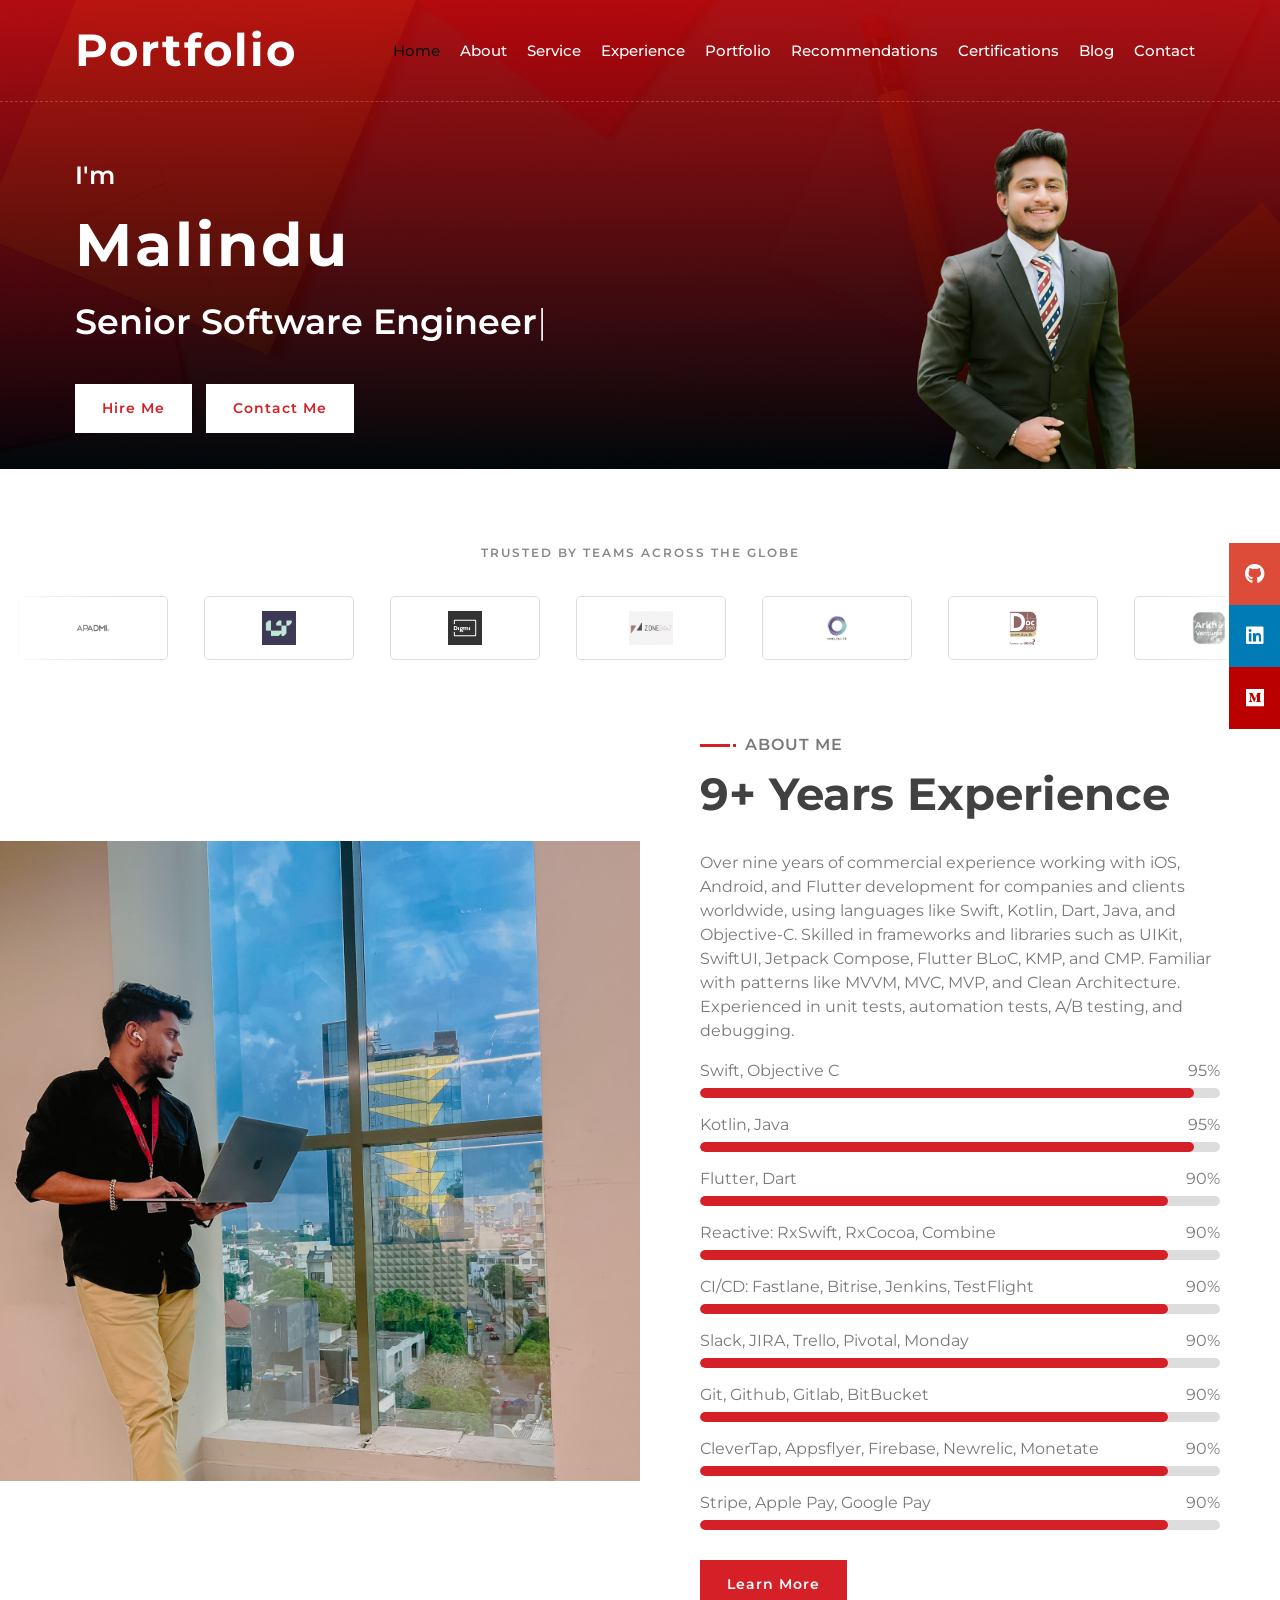
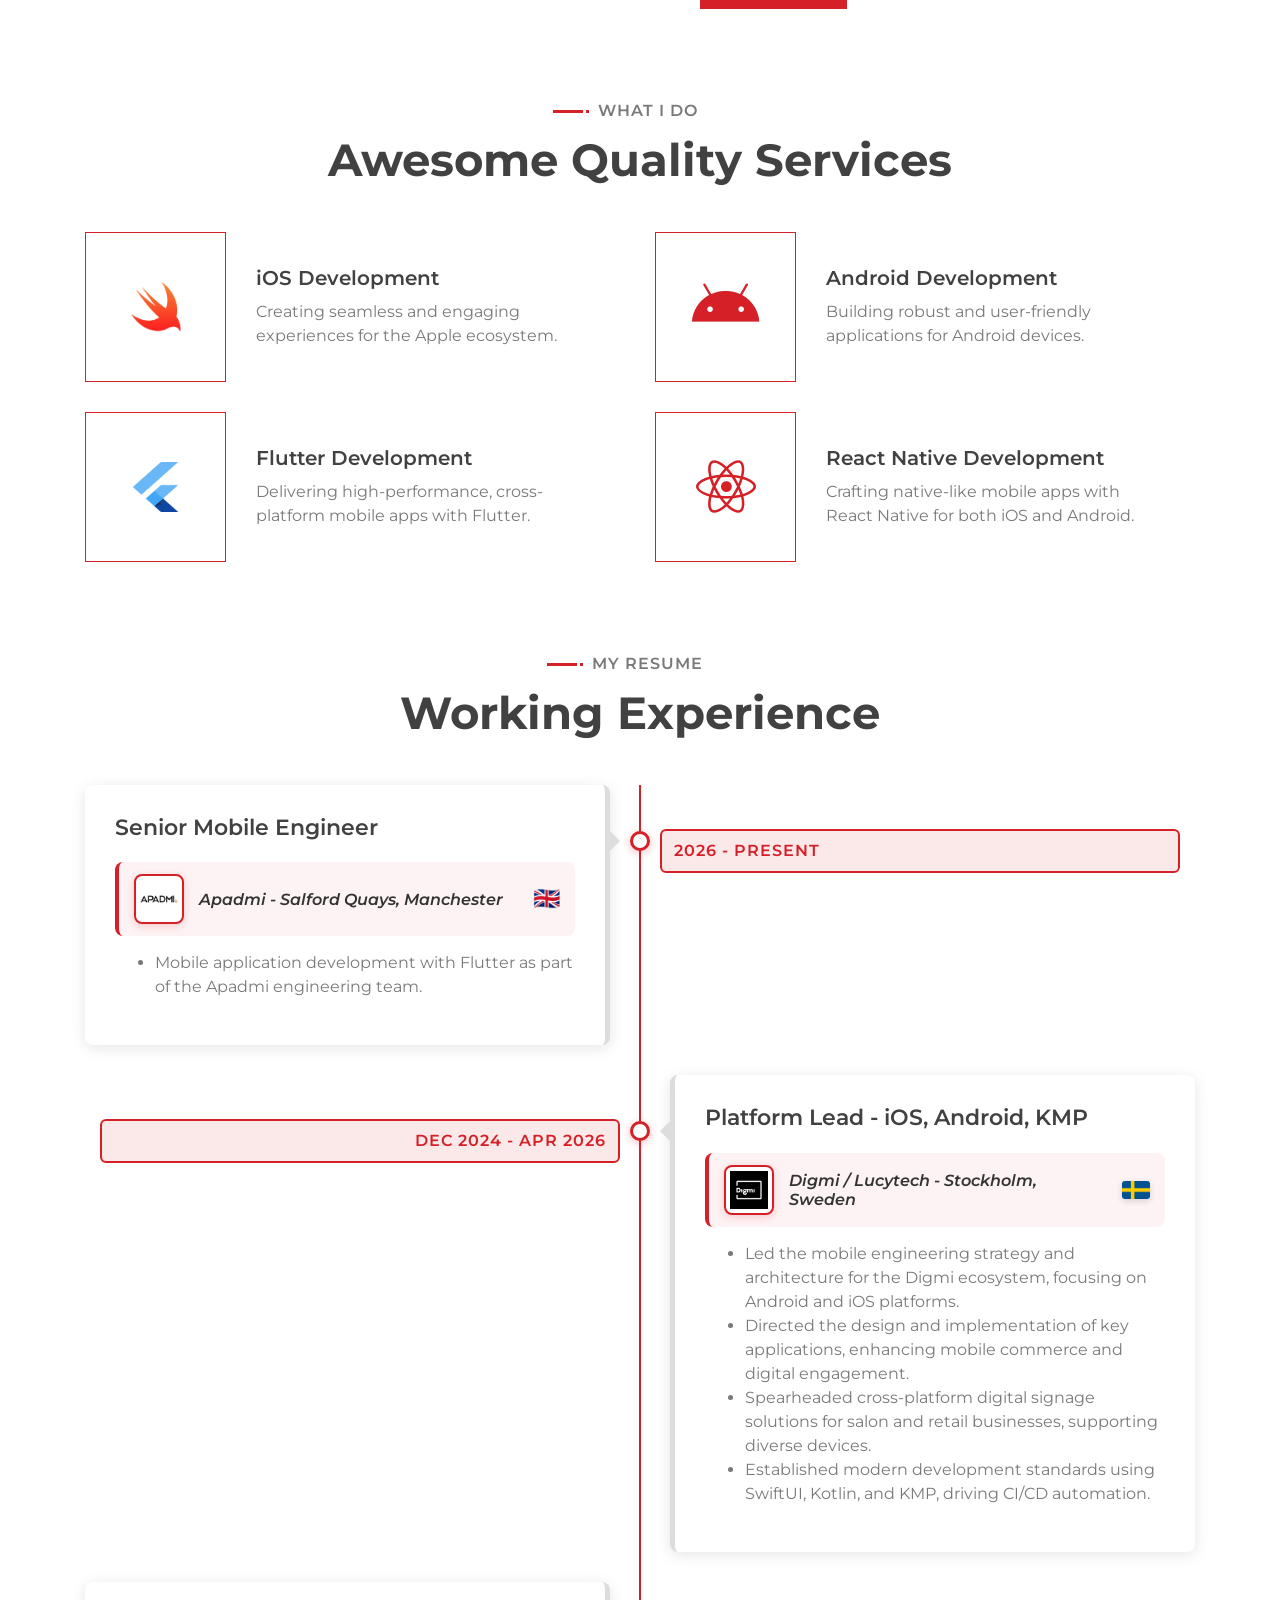
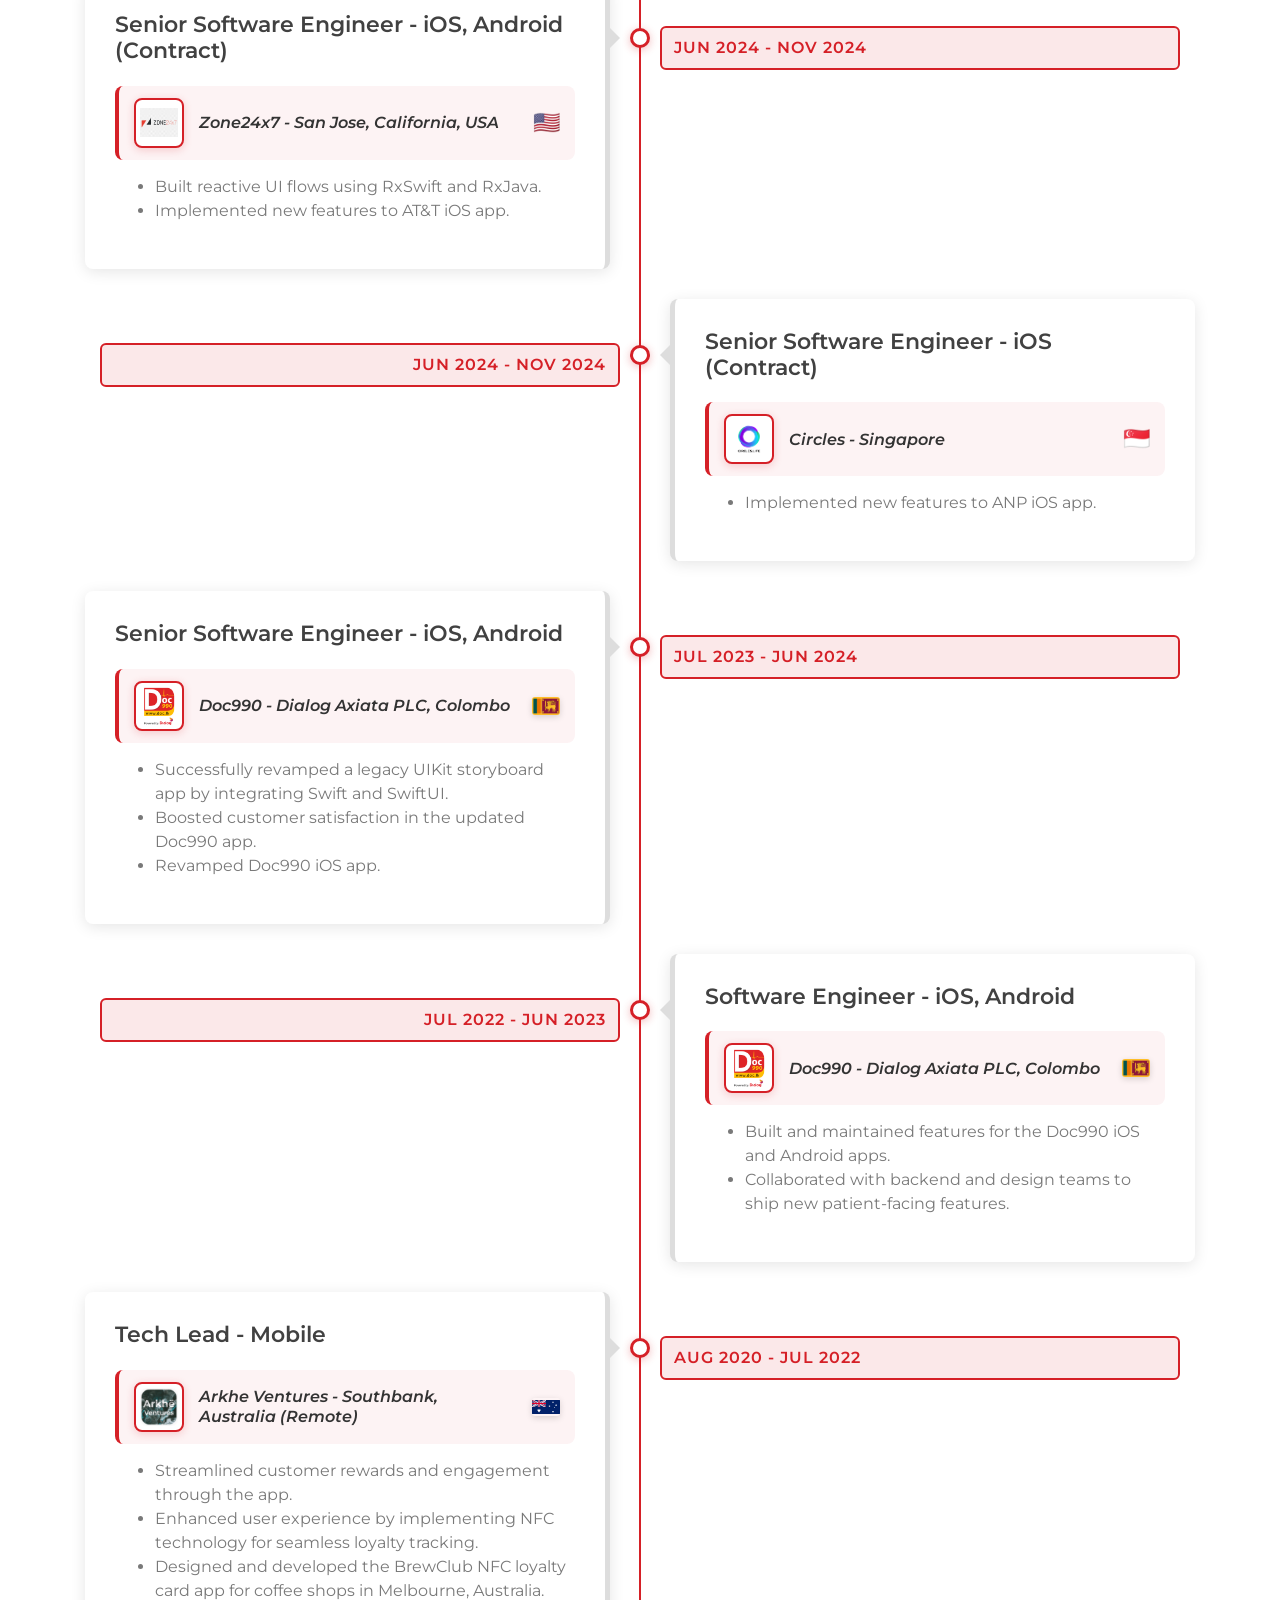
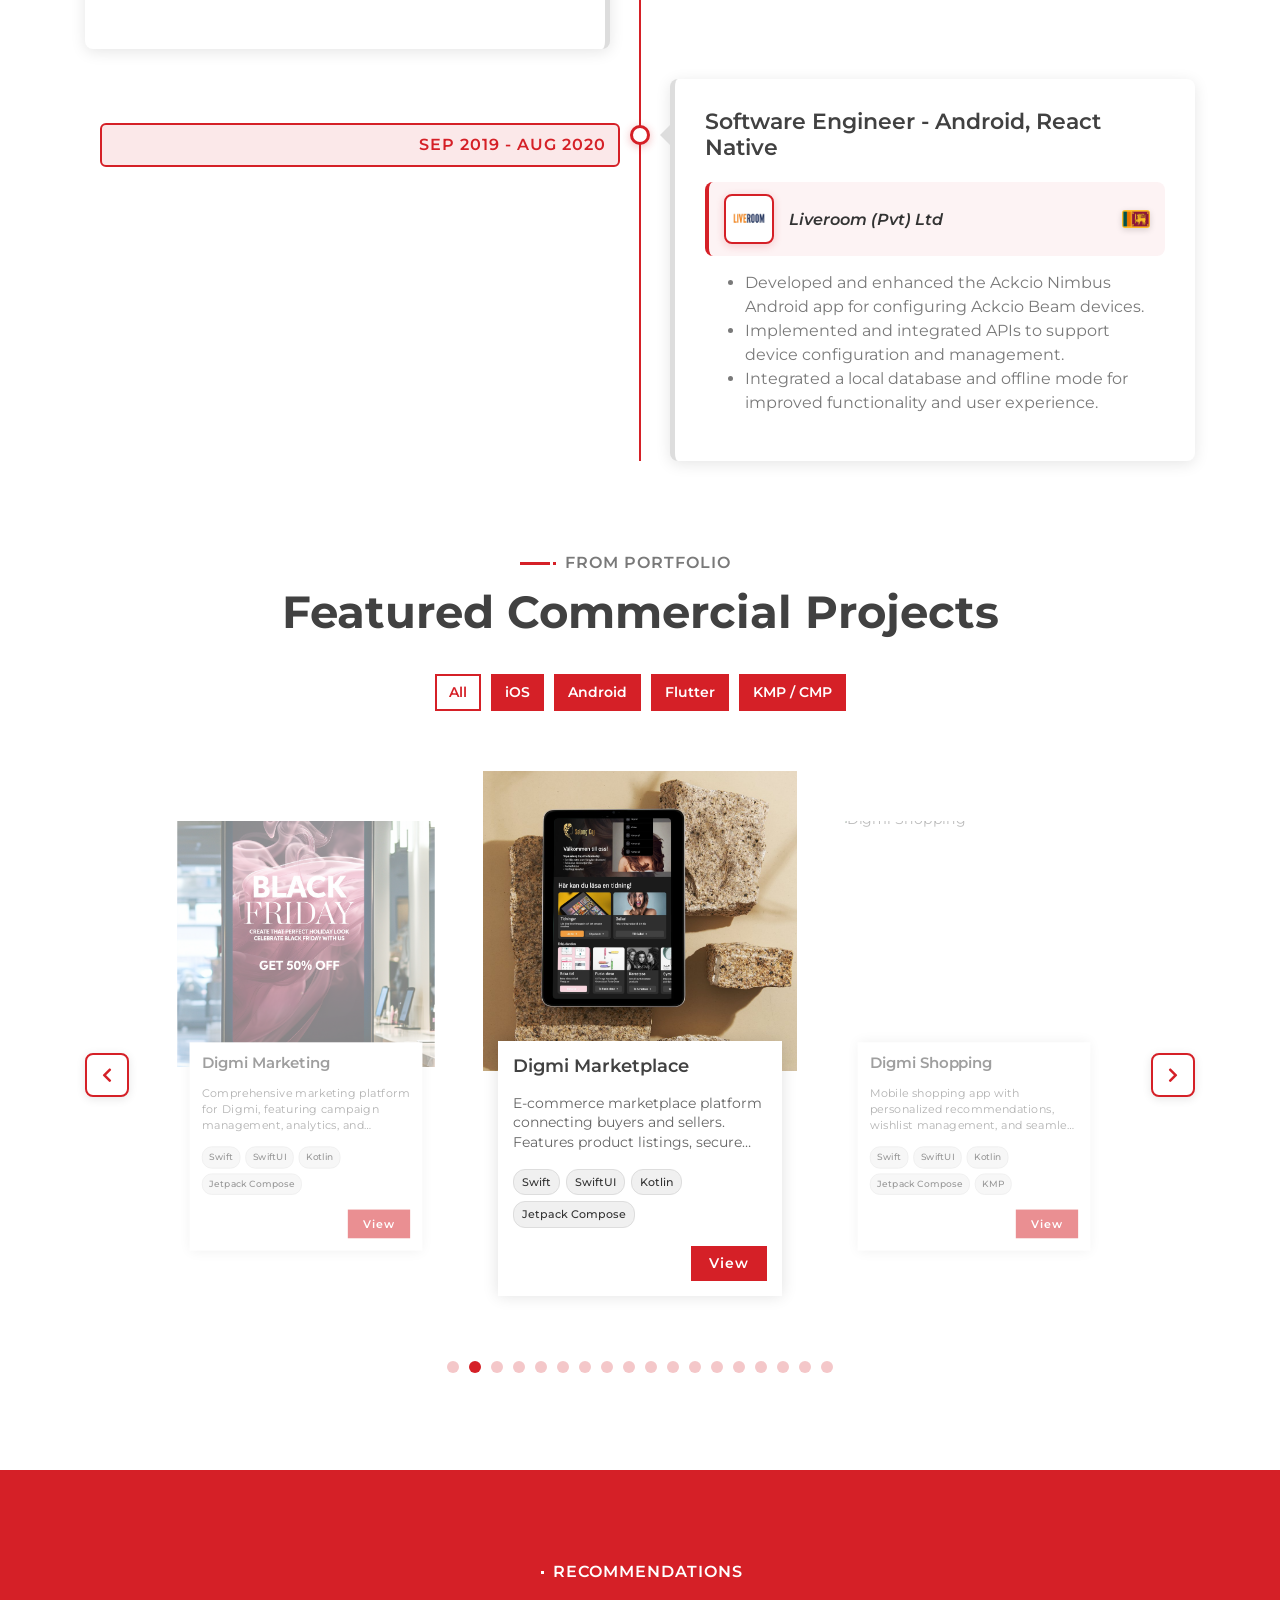
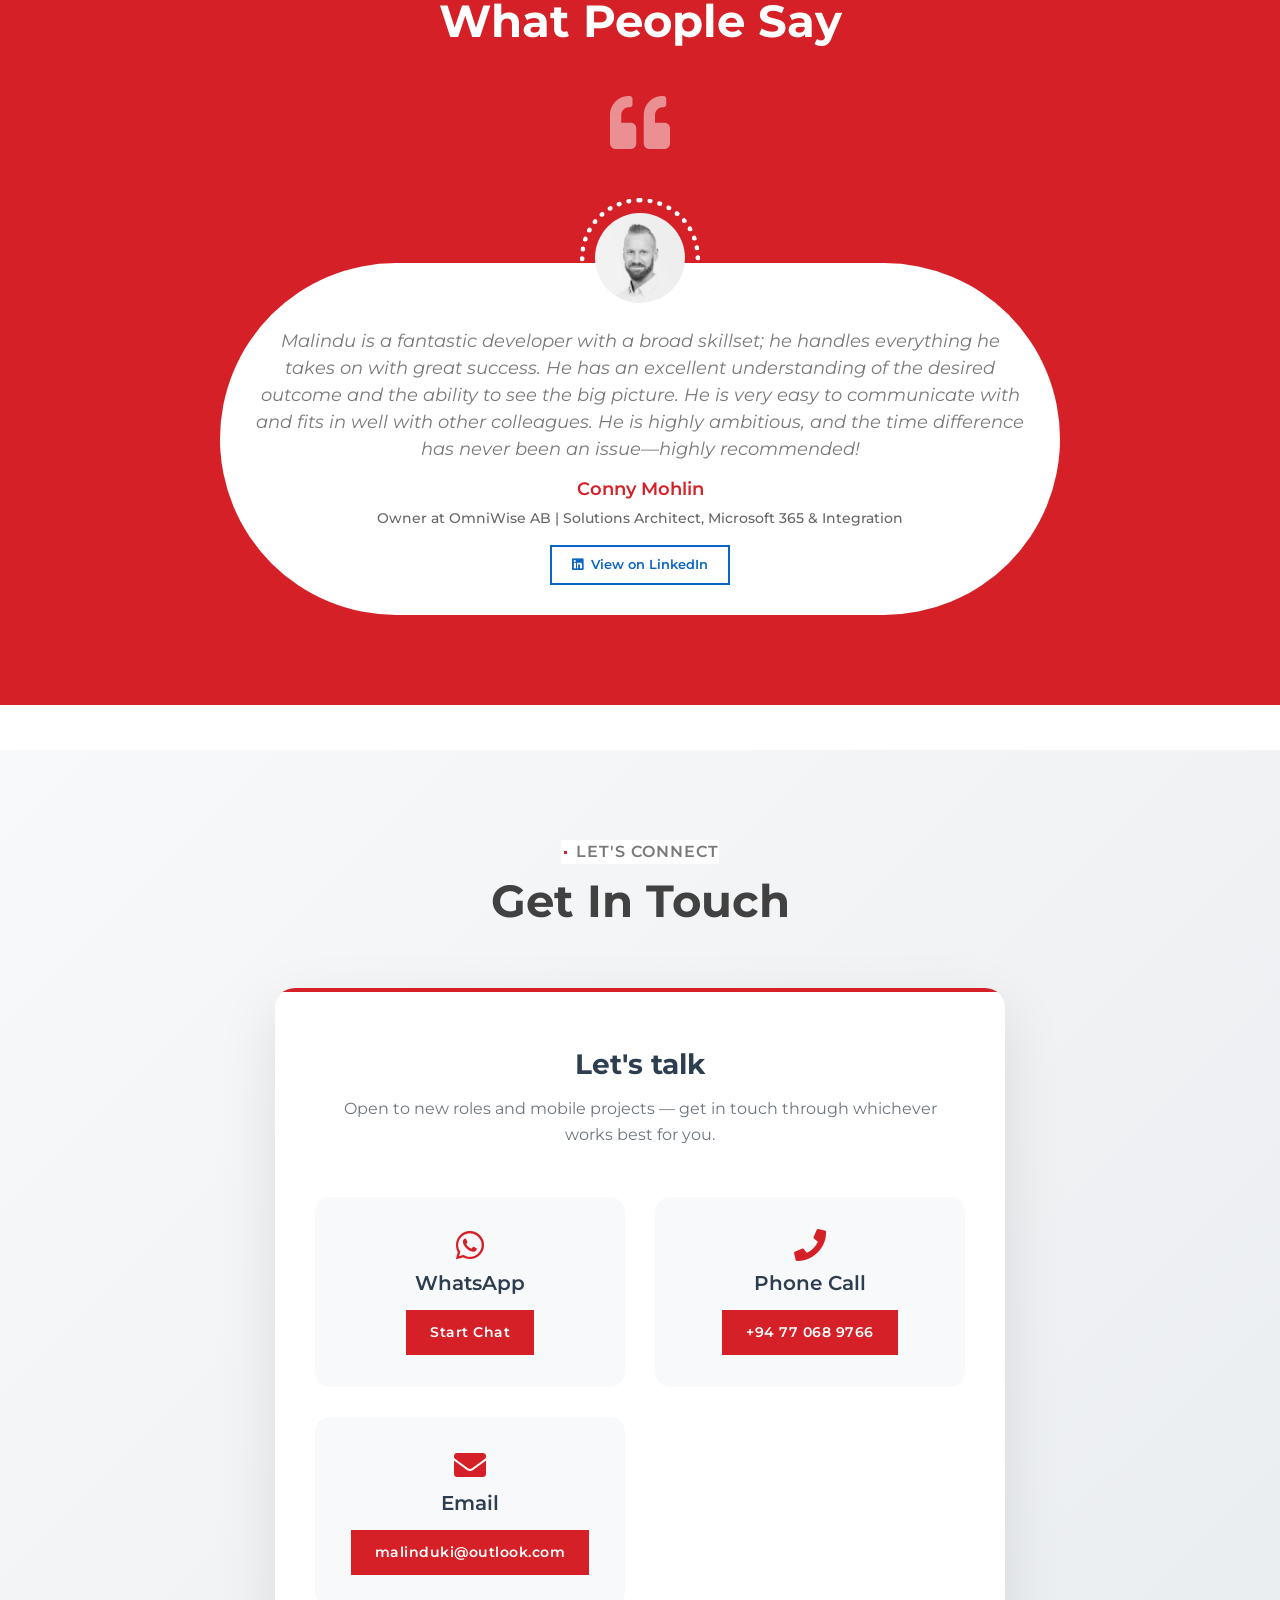
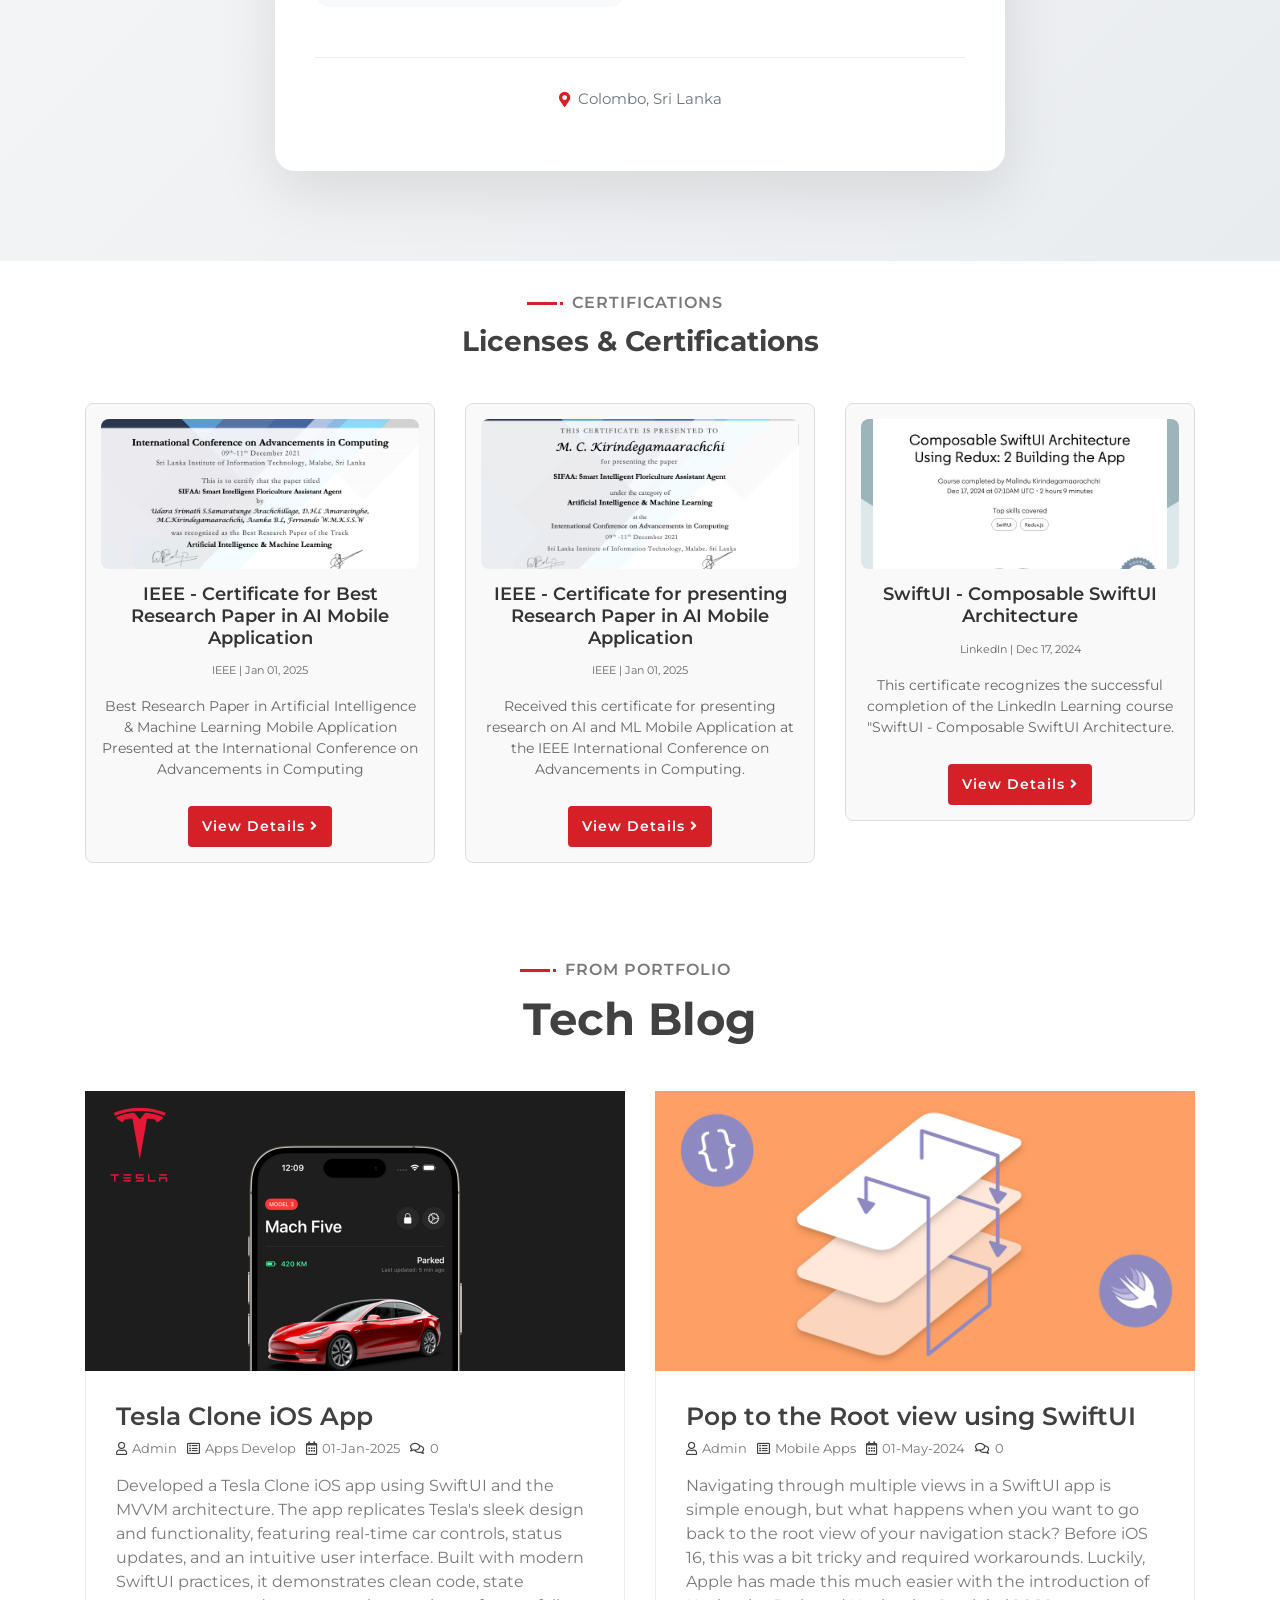
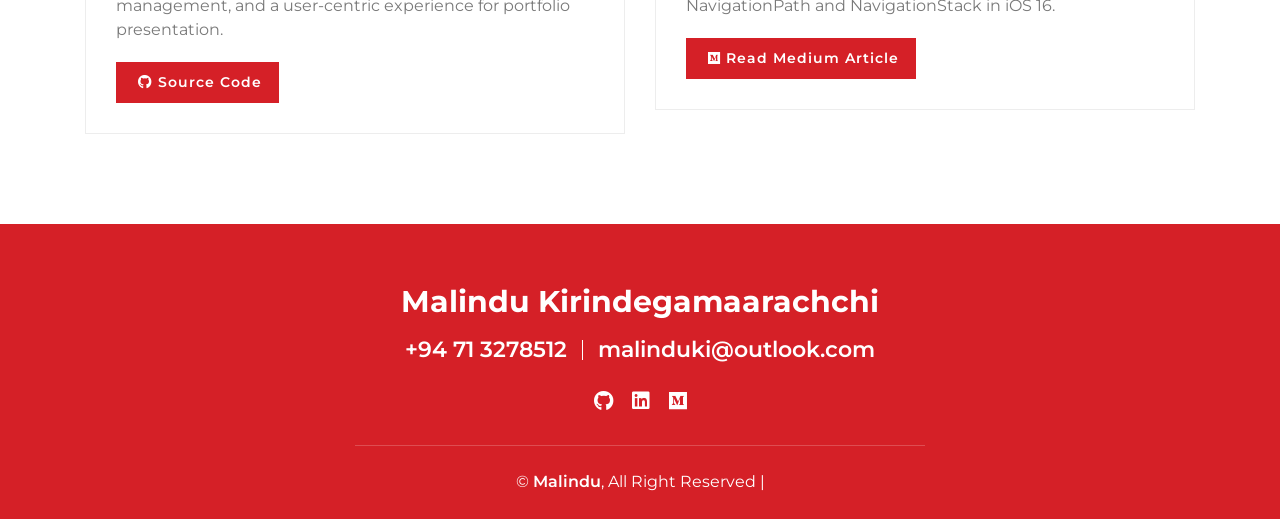
==== commit 7d39965d: "Detach carousel nav arrows, square them, and rework mobile social icons - Portfolio carousel: nav ar" ====
--- a/index.html
+++ b/index.html
@@ -80,6 +80,11 @@
                             <div class="hero-btn">
                                 <a class="btn"  href="tel:+94713278512">Hire Me</a>
                                 <a class="btn"  href="tel:+94713278512">Contact Me</a>
+                            </div>
+                            <div class="hero-social d-md-none">
+                                <a href="https://github.com/malindu21" class="hero-social-btn github" target="_blank" rel="noopener"><i class="fab fa-github"></i></a>
+                                <a href="https://www.linkedin.com/in/malindu-kirindegamaarachchi/" class="hero-social-btn linkedin" target="_blank" rel="noopener"><i class="fab fa-linkedin"></i></a>
+                                <a href="https://medium.com/@kirindegamamalindu" class="hero-social-btn medium" target="_blank" rel="noopener"><i class="fab fa-medium"></i></a>
                             </div>
                         </div>
                     </div>
--- a/css/style.css
+++ b/css/style.css
@@ -330,6 +330,29 @@
     margin-right: 10px;
 }
 
+.hero-social {
+    display: flex;
+    gap: 12px;
+    margin-top: 20px;
+}
+
+.hero-social-btn {
+    width: 44px;
+    height: 44px;
+    display: flex;
+    align-items: center;
+    justify-content: center;
+    border-radius: 8px;
+    font-size: 18px;
+    transition: transform 0.3s ease, opacity 0.3s ease;
+}
+
+.hero-social-btn:hover {
+    transform: translateY(-3px);
+    opacity: 0.9;
+    color: #ffffff;
+}
+
 
 @media (max-width: 767.98px) {
     .brand-text {
@@ -1069,7 +1092,7 @@
 }
 
 .portfolio-carousel.owl-carousel {
-    padding: 10px 0 30px 0;
+    padding: 10px 64px 30px 64px;
 }
 
 .portfolio-carousel .owl-stage-outer {
@@ -1115,18 +1138,10 @@
     background: #ffffff;
     color: #D52027;
     border: 2px solid #D52027;
-    border-radius: 50%;
+    border-radius: 8px;
     font-size: 16px;
     box-shadow: 0 2px 10px rgba(0, 0, 0, .1);
     transition: all 0.3s ease;
-}
-
-.portfolio-carousel .owl-nav .owl-prev {
-    margin-left: -10px;
-}
-
-.portfolio-carousel .owl-nav .owl-next {
-    margin-right: -10px;
 }
 
 .portfolio-carousel .owl-nav .owl-prev:hover,
@@ -1154,9 +1169,26 @@
     background: #D52027;
 }
 
+@media (max-width: 767.98px) {
+    .portfolio-carousel.owl-carousel {
+        padding-left: 0;
+        padding-right: 0;
+    }
+
+    .portfolio-carousel .owl-dots {
+        margin-top: 6px;
+    }
+
+    .portfolio-carousel .owl-dot {
+        width: 7px;
+        height: 7px;
+        margin: 0 3px;
+    }
+}
+
 @media (max-width: 575.98px) {
-    .portfolio-carousel .owl-nav button.owl-prev,
-    .portfolio-carousel .owl-nav button.owl-next {
+    .portfolio-carousel .owl-nav .owl-prev,
+    .portfolio-carousel .owl-nav .owl-next {
         width: 34px;
         height: 34px;
         font-size: 13px;
@@ -2228,6 +2260,24 @@
     top: 50%;
     right: 0; /* Moves the icon bar to the right */
     transform: translateY(50%);
+    z-index: 999;
+  }
+
+  @media (max-width: 767.98px) {
+    .icon-bar {
+        top: 70px;
+        right: auto;
+        left: 0;
+        transform: none;
+        opacity: 0;
+        visibility: hidden;
+        transition: opacity 0.3s ease, visibility 0.3s ease;
+    }
+
+    .icon-bar.is-visible {
+        opacity: 1;
+        visibility: visible;
+    }
   }
   
   /* Style the icon bar links */
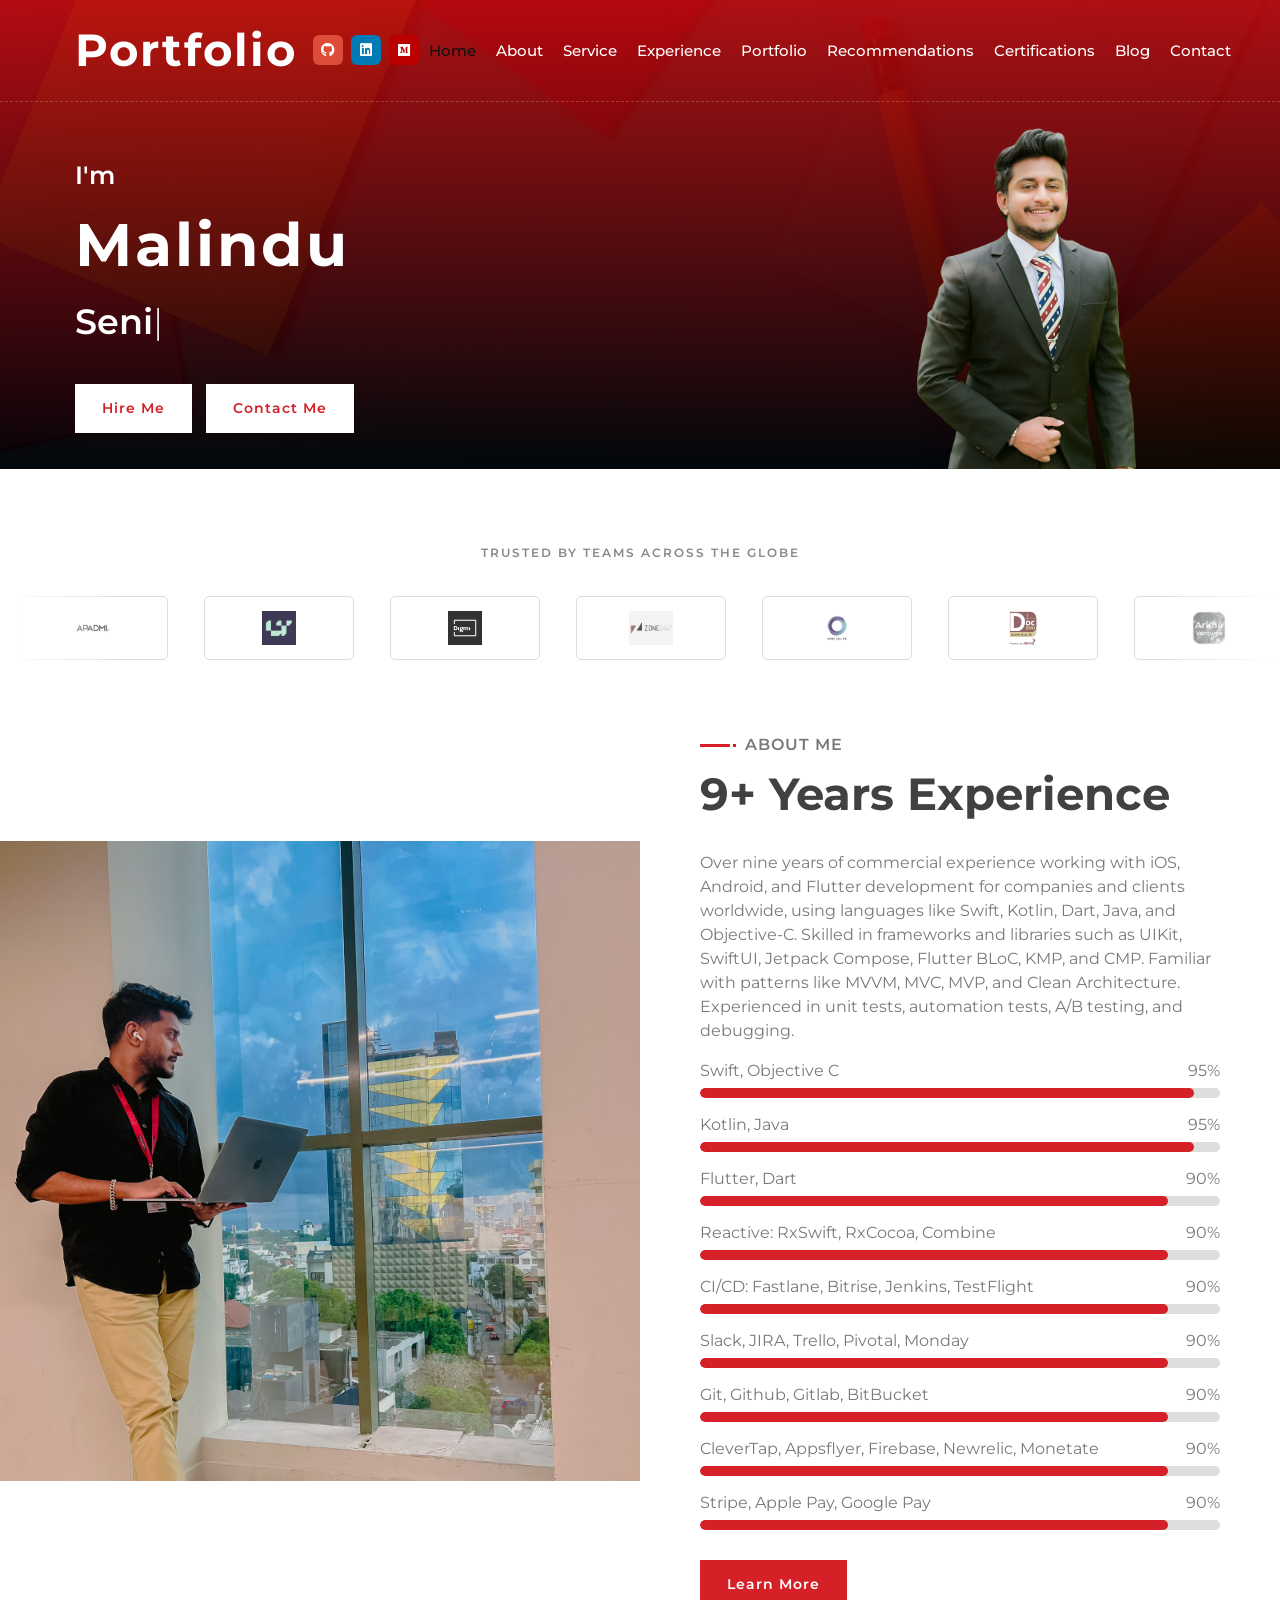
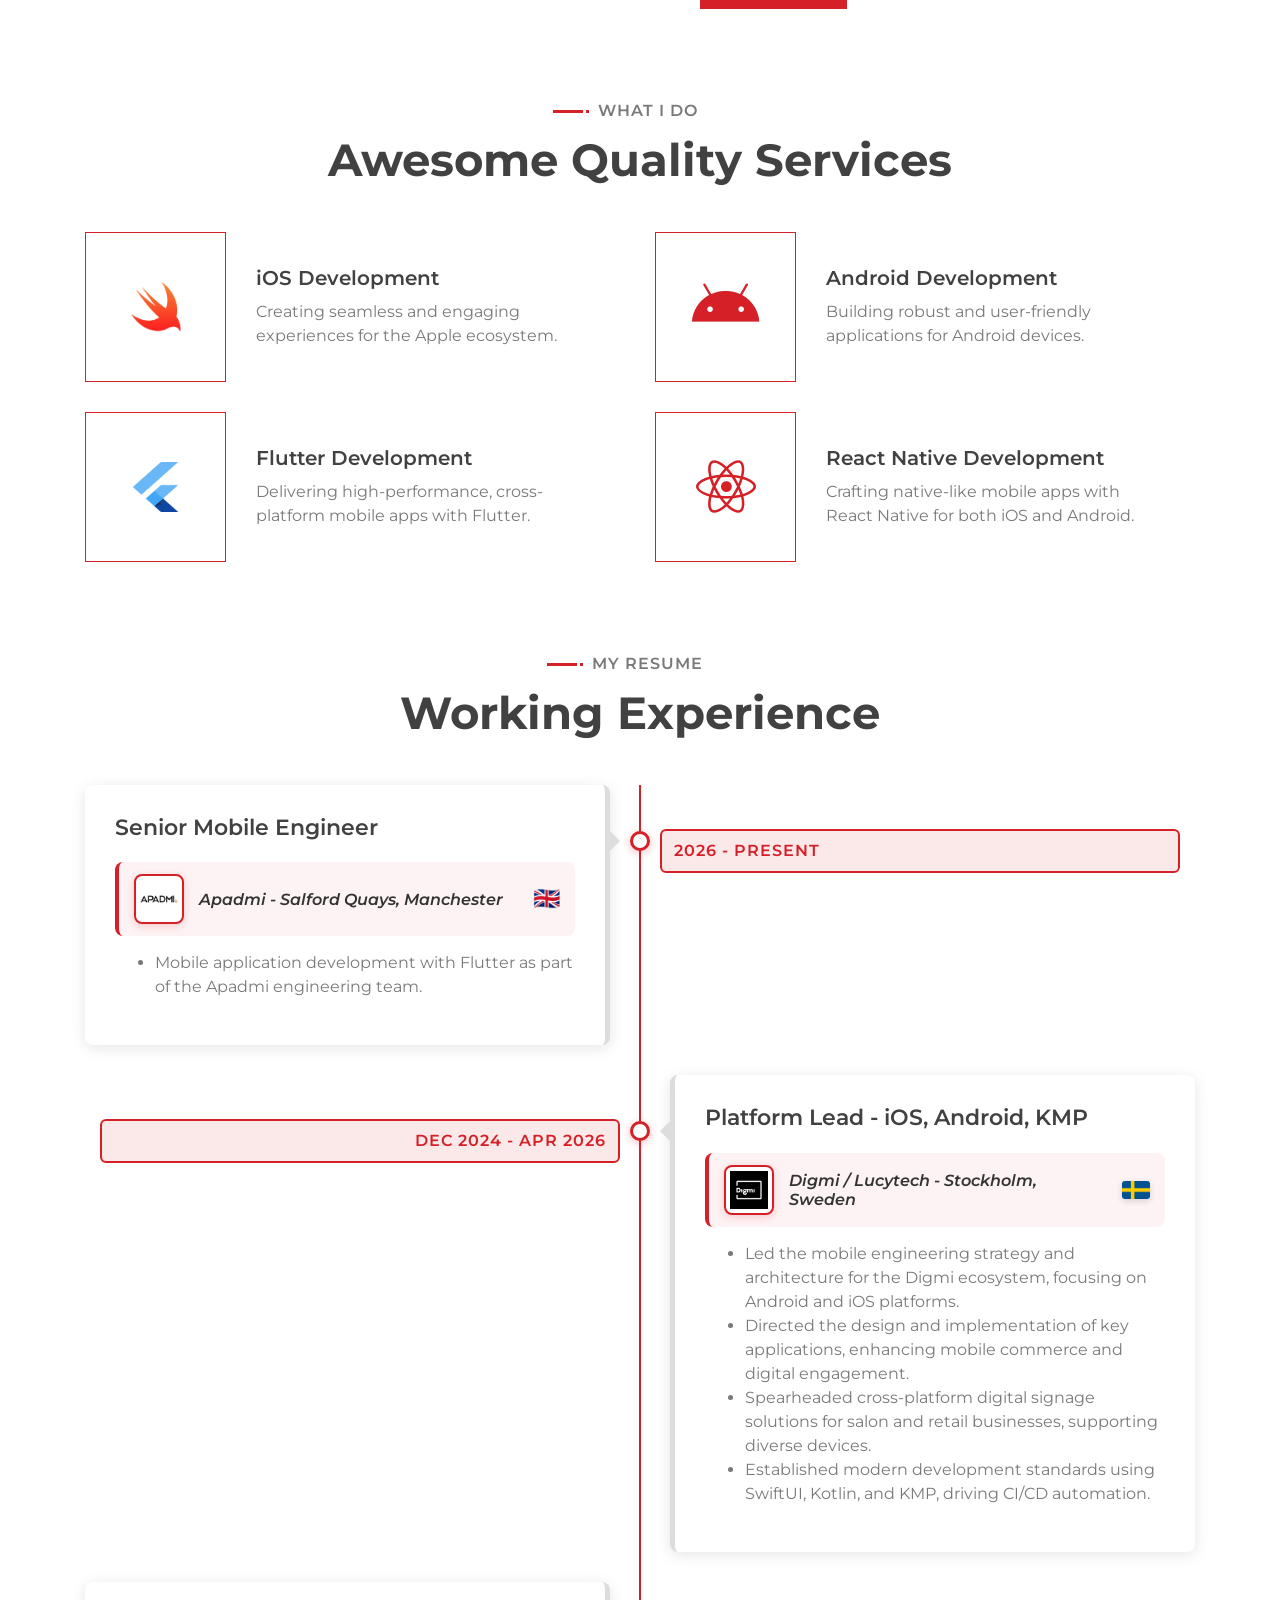
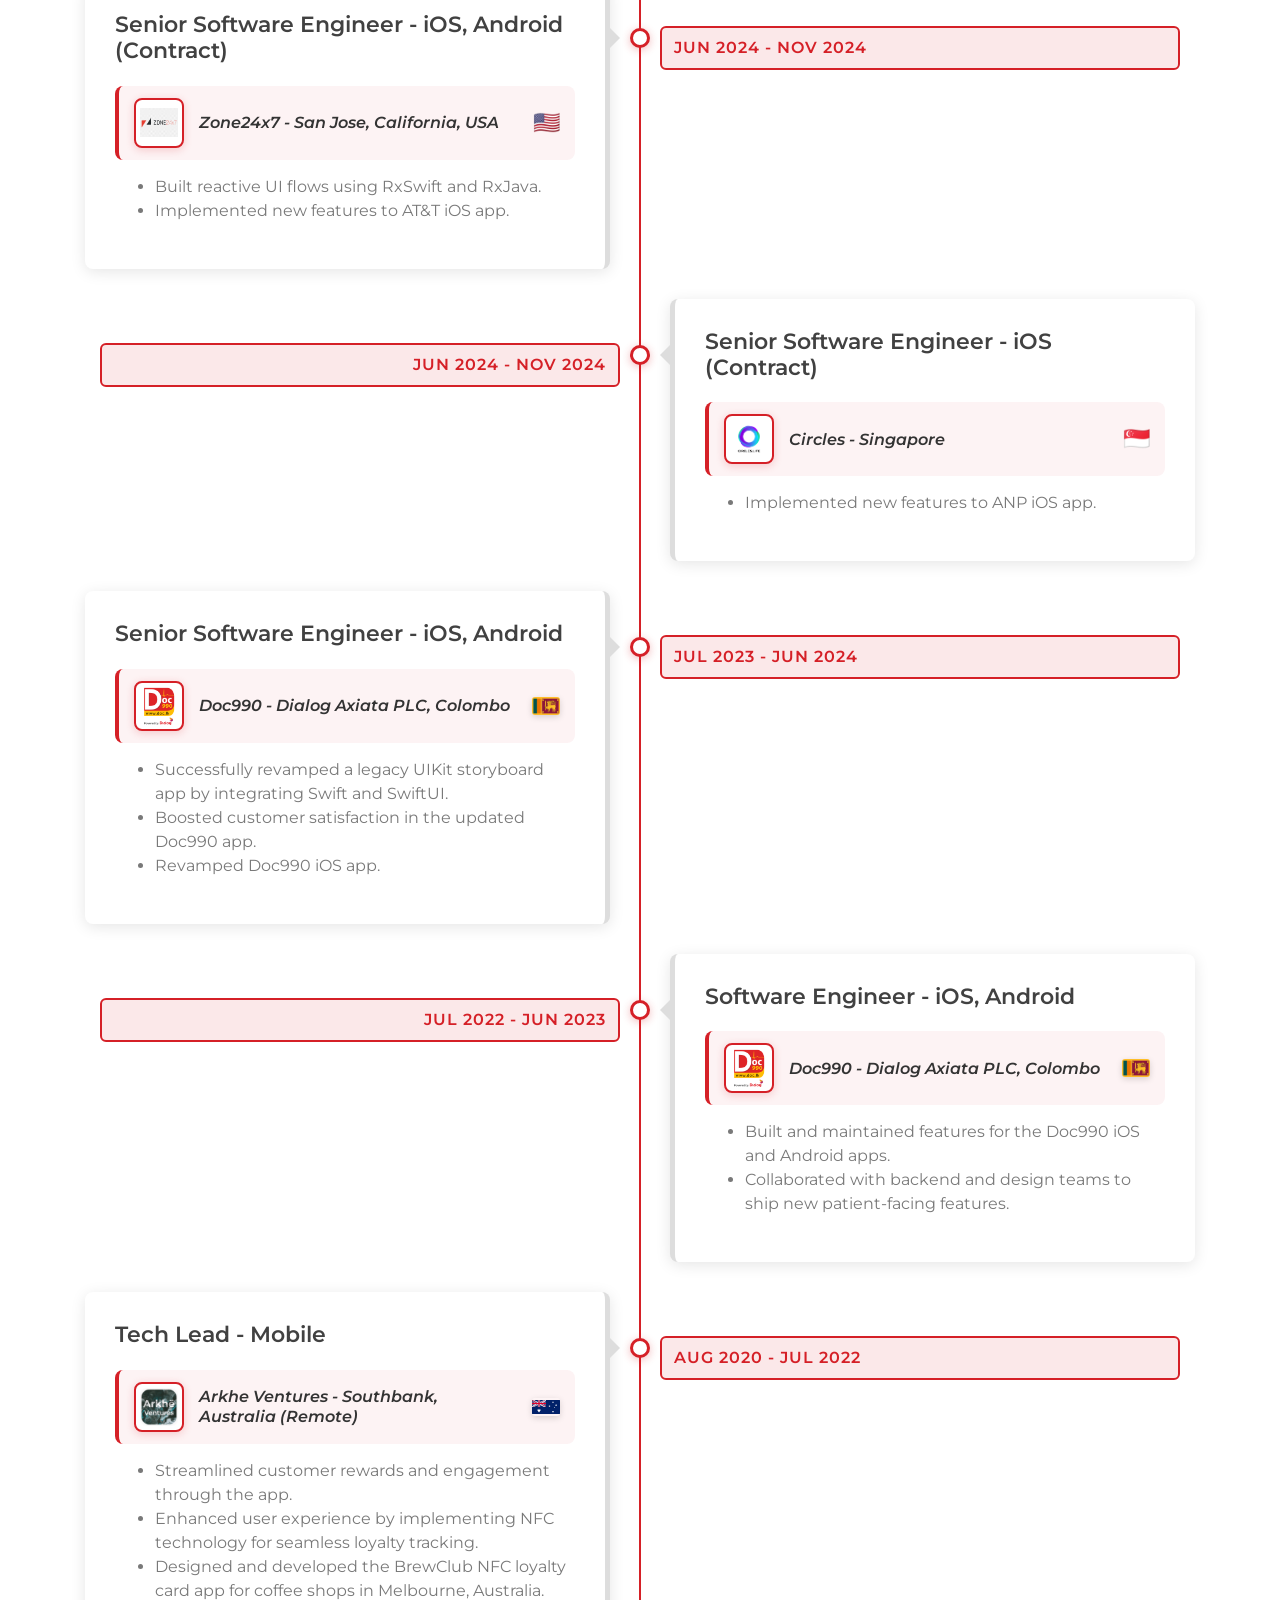
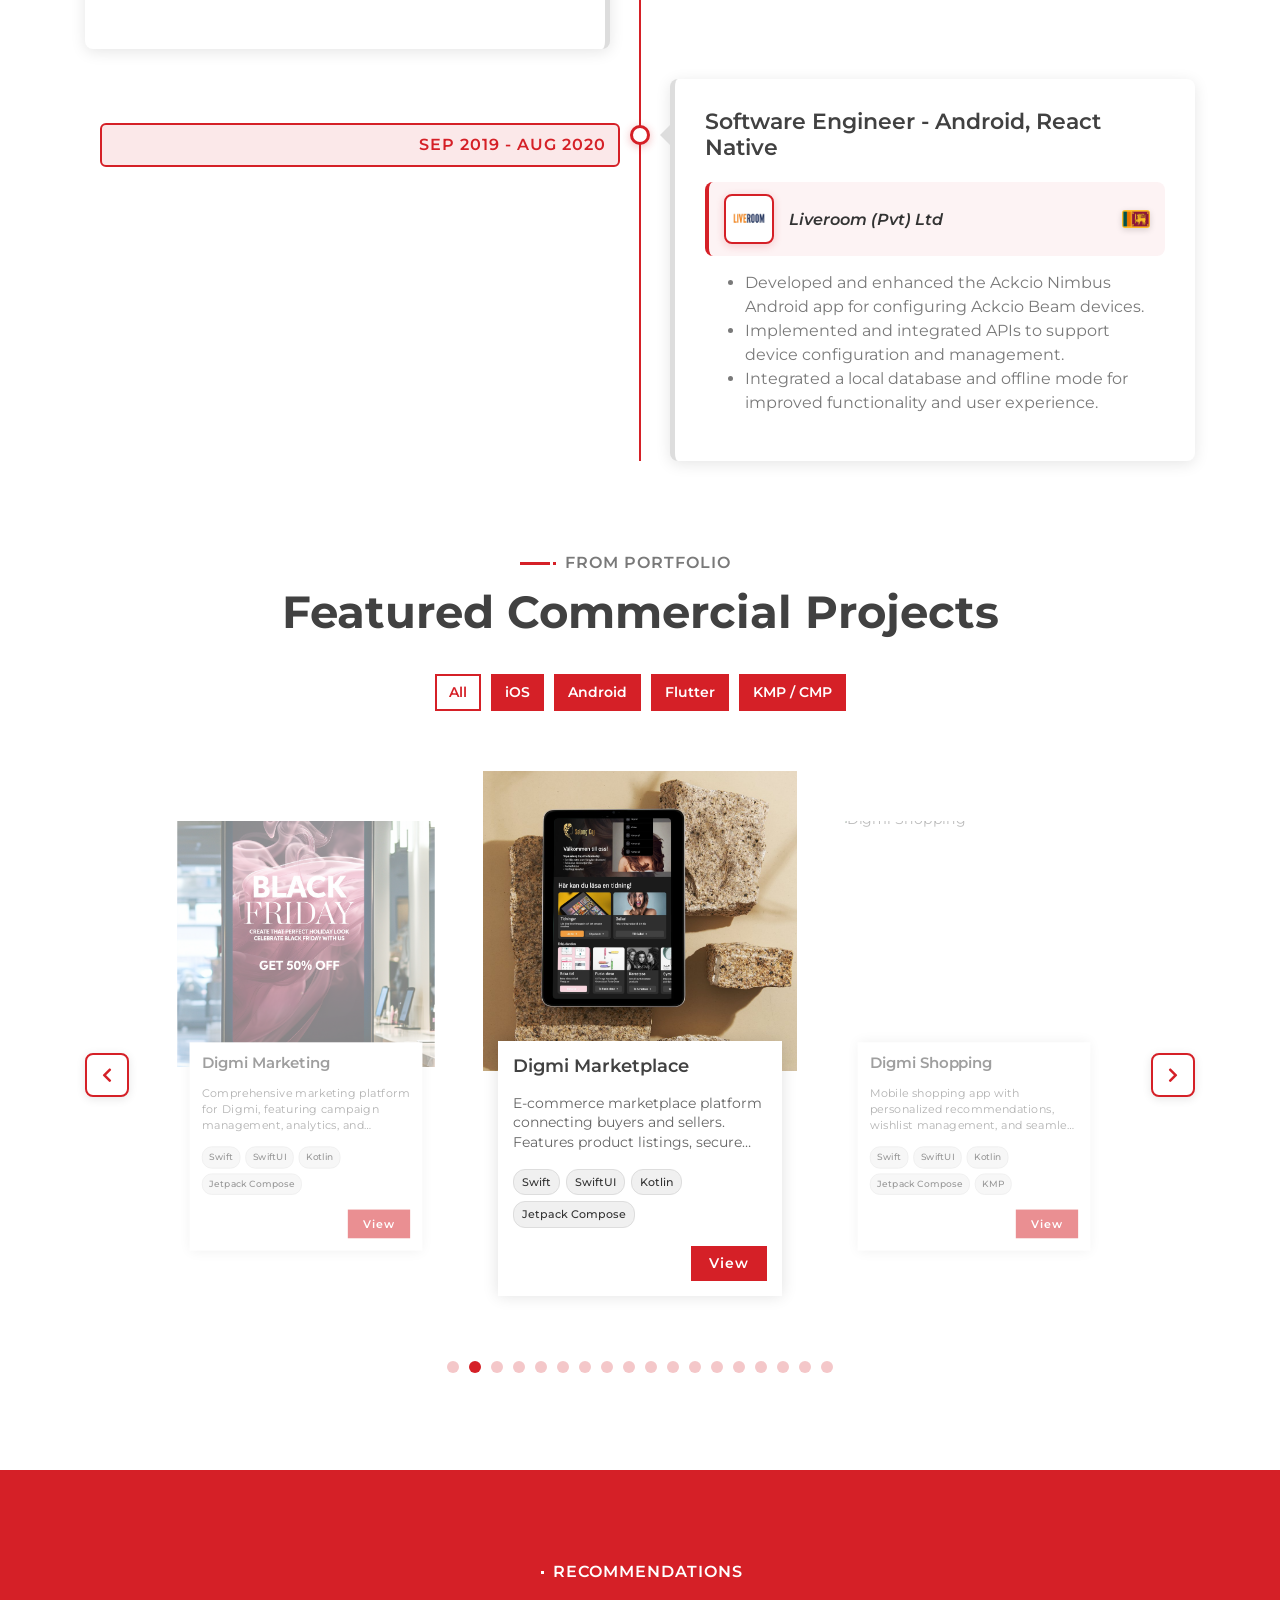
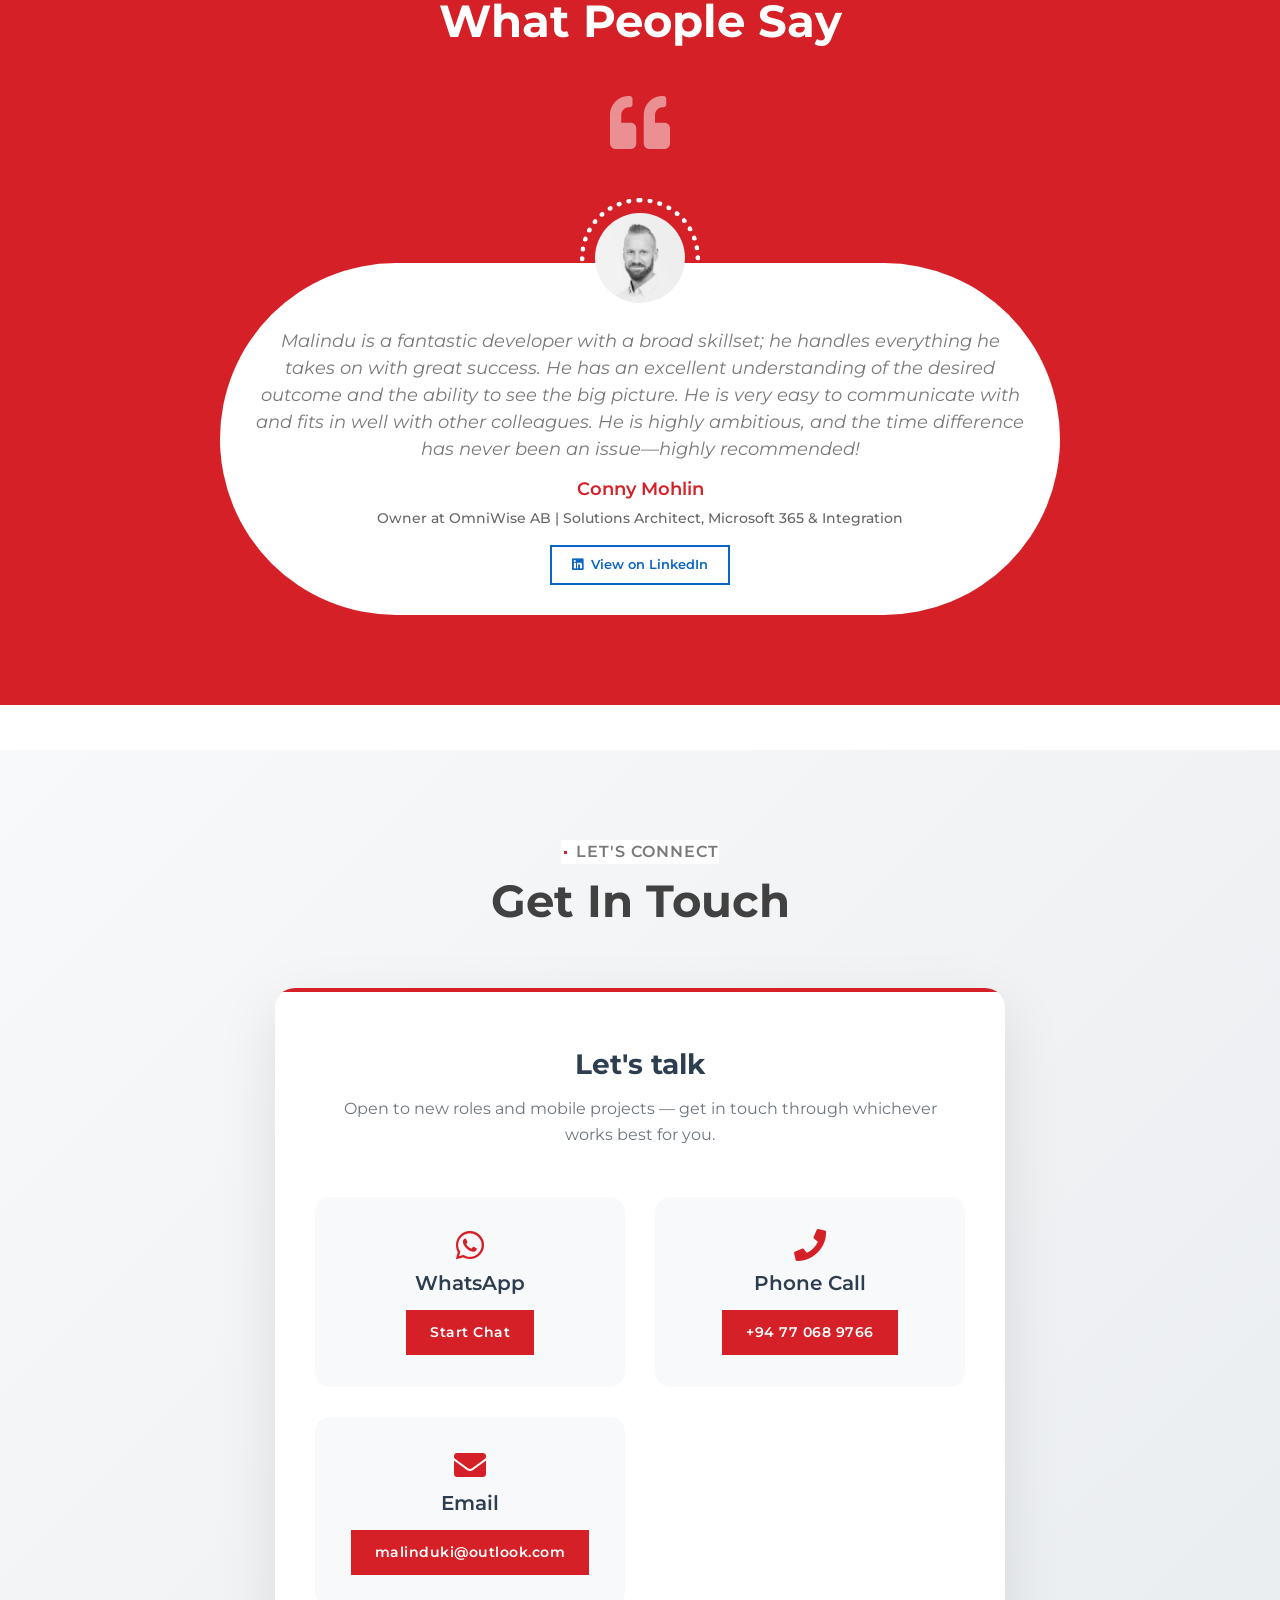
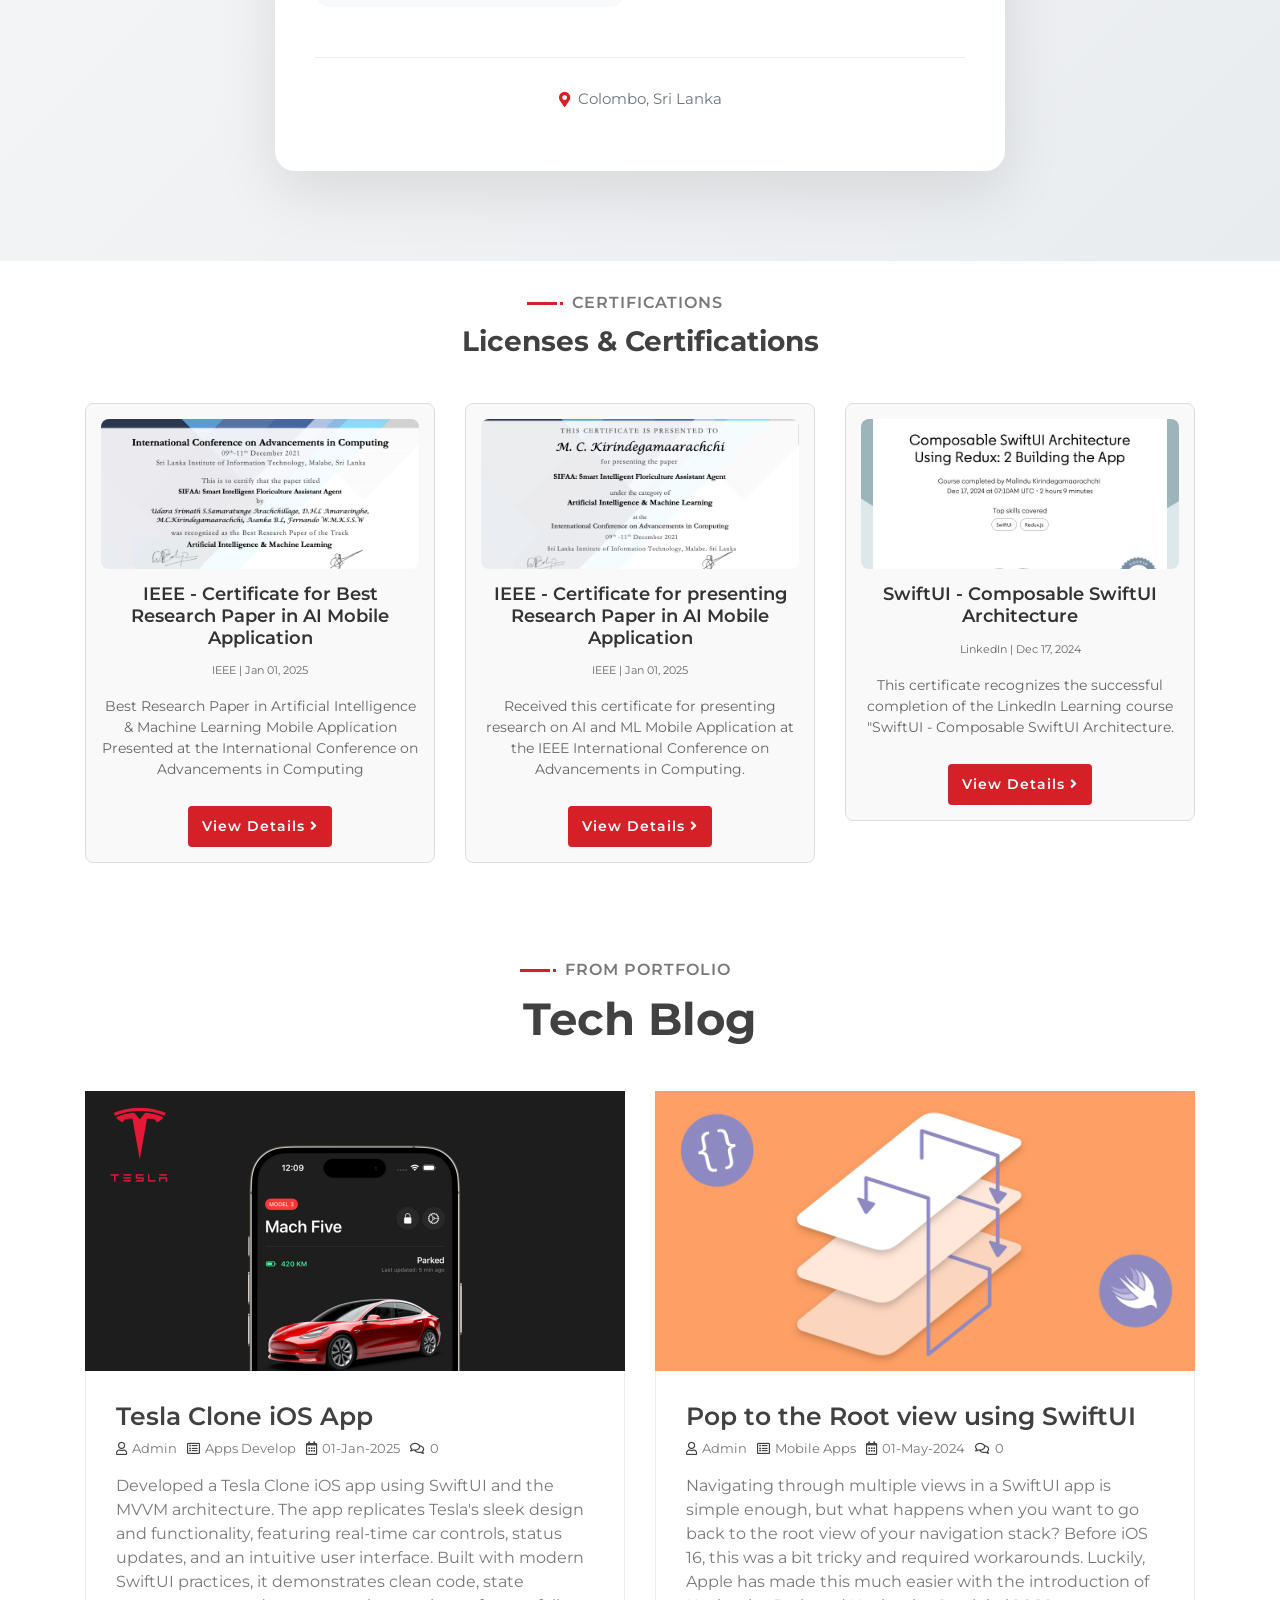
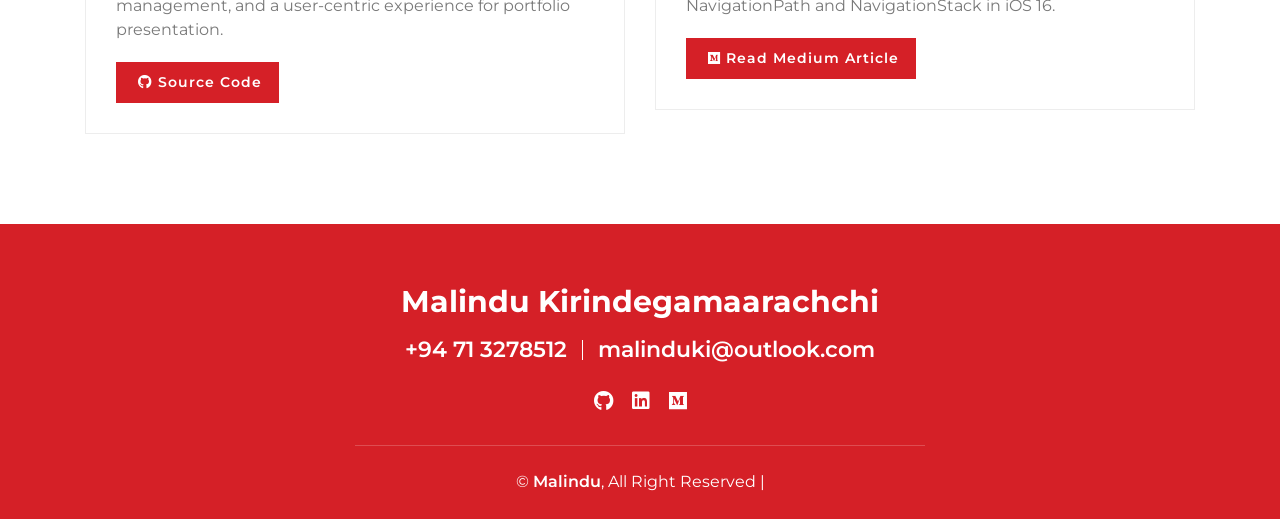
==== commit 65e86c4b: "Move social icons into the header, remove hero buttons and sidebar Replaces both the hero-only socia" ====
--- a/index.html
+++ b/index.html
@@ -39,6 +39,11 @@
                     <!-- <img src="img/hero.png" alt="Logo" style="height: 30px; margin-right: 10px;"> -->
                     <span class="brand-text">Portfolio</span>
                 </a>
+                <div class="navbar-social">
+                    <a href="https://github.com/malindu21" class="navbar-social-btn github" target="_blank" rel="noopener"><i class="fab fa-github"></i></a>
+                    <a href="https://www.linkedin.com/in/malindu-kirindegamaarachchi/" class="navbar-social-btn linkedin" target="_blank" rel="noopener"><i class="fab fa-linkedin"></i></a>
+                    <a href="https://medium.com/@kirindegamamalindu" class="navbar-social-btn medium" target="_blank" rel="noopener"><i class="fab fa-medium"></i></a>
+                </div>
                 <button type="button" class="navbar-toggler" data-toggle="collapse" data-target="#navbarCollapse">
                     <span class="navbar-toggler-icon"></span>
                 </button>
@@ -80,11 +85,6 @@
                             <div class="hero-btn">
                                 <a class="btn"  href="tel:+94713278512">Hire Me</a>
                                 <a class="btn"  href="tel:+94713278512">Contact Me</a>
-                            </div>
-                            <div class="hero-social d-md-none">
-                                <a href="https://github.com/malindu21" class="hero-social-btn github" target="_blank" rel="noopener"><i class="fab fa-github"></i></a>
-                                <a href="https://www.linkedin.com/in/malindu-kirindegamaarachchi/" class="hero-social-btn linkedin" target="_blank" rel="noopener"><i class="fab fa-linkedin"></i></a>
-                                <a href="https://medium.com/@kirindegamamalindu" class="hero-social-btn medium" target="_blank" rel="noopener"><i class="fab fa-medium"></i></a>
                             </div>
                         </div>
                     </div>
@@ -1163,14 +1163,6 @@
             <div class="loader"></div>
         </div>
 
-        <!-- The social media icon bar -->
-        <div class="icon-bar">
-            <a href="https://github.com/malindu21" class="github"><i class="fab fa-github"></i></a> 
-            <a href="https://www.linkedin.com/in/malindu-kirindegamaarachchi/" class="linkedin"><i class="fab fa-linkedin"></i></a>
-            <a href="https://medium.com/@kirindegamamalindu" class="medium"><i class="fab fa-medium"></i></a> 
-        </div>
-
-        
         <!-- JavaScript Libraries -->
         <script src="https://code.jquery.com/jquery-3.4.1.min.js"></script>
         <script src="https://stackpath.bootstrapcdn.com/bootstrap/4.4.1/js/bootstrap.bundle.min.js"></script>
--- a/css/style.css
+++ b/css/style.css
@@ -330,30 +330,6 @@
     margin-right: 10px;
 }
 
-.hero-social {
-    display: flex;
-    gap: 12px;
-    margin-top: 20px;
-}
-
-.hero-social-btn {
-    width: 44px;
-    height: 44px;
-    display: flex;
-    align-items: center;
-    justify-content: center;
-    border-radius: 8px;
-    font-size: 18px;
-    transition: transform 0.3s ease, opacity 0.3s ease;
-}
-
-.hero-social-btn:hover {
-    transform: translateY(-3px);
-    opacity: 0.9;
-    color: #ffffff;
-}
-
-
 @media (max-width: 767.98px) {
     .brand-text {
         font-size: 2rem; /* Smaller font size for mobile */
@@ -400,7 +376,7 @@
         width: 100%;
         text-align: center;
     }
-    
+
     .hero .hero-text p {
         font-size: 18px;
     }
@@ -2252,49 +2228,47 @@
 }
 
 /*******************************/
-/********* The social media icon bar **********/
-/*******************************/
-
-.icon-bar {
-    position: fixed;
-    top: 50%;
-    right: 0; /* Moves the icon bar to the right */
-    transform: translateY(50%);
-    z-index: 999;
-  }
-
-  @media (max-width: 767.98px) {
-    .icon-bar {
-        top: 70px;
-        right: auto;
-        left: 0;
-        transform: none;
-        opacity: 0;
-        visibility: hidden;
-        transition: opacity 0.3s ease, visibility 0.3s ease;
-    }
-
-    .icon-bar.is-visible {
-        opacity: 1;
-        visibility: visible;
-    }
-  }
-  
-  /* Style the icon bar links */
-  .icon-bar a {
-    display: block;
-    text-align: center;
-    padding: 16px;
-    transition: all 0.3s ease;
-    color: white;
-    font-size: 20px;
-  }
-  
-  /* Style the social media icons with color, if you want */
-  .icon-bar a:hover {
-    background-color: #000;
-  }
-  
+/****** Navbar social icons *****/
+/*******************************/
+
+.navbar-social {
+    display: flex;
+    align-items: center;
+    gap: 8px;
+    margin-left: 16px;
+}
+
+.navbar-social-btn {
+    width: 30px;
+    height: 30px;
+    display: flex;
+    align-items: center;
+    justify-content: center;
+    border-radius: 6px;
+    font-size: 14px;
+    transition: transform 0.3s ease, opacity 0.3s ease;
+}
+
+.navbar-social-btn:hover {
+    transform: translateY(-2px);
+    opacity: 0.85;
+    color: #ffffff;
+}
+
+@media (max-width: 575.98px) {
+    .navbar-social {
+        gap: 6px;
+        margin-left: 10px;
+    }
+
+    .navbar-social-btn {
+        width: 26px;
+        height: 26px;
+        font-size: 12px;
+    }
+}
+
+/* Shared brand colors, reused by the navbar social icons */
   .facebook {
     background: #3B5998;
     color: white;
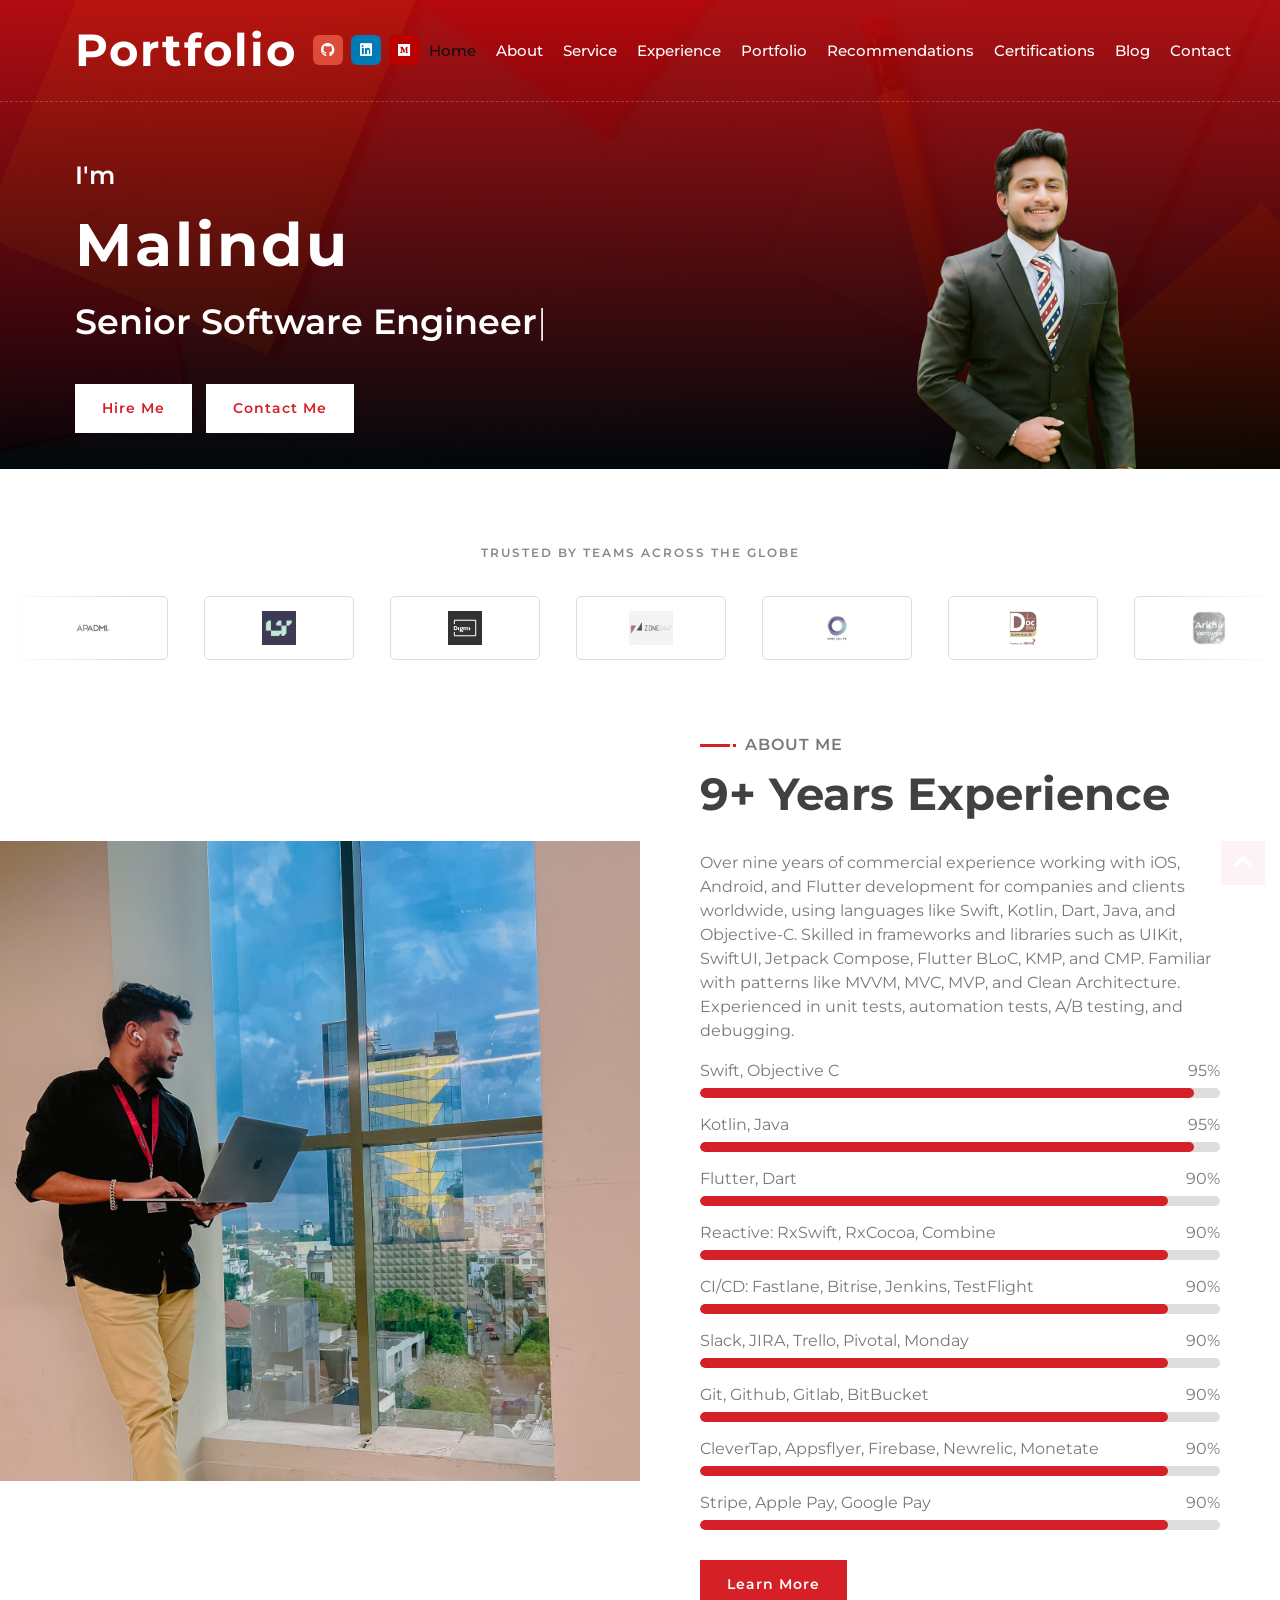
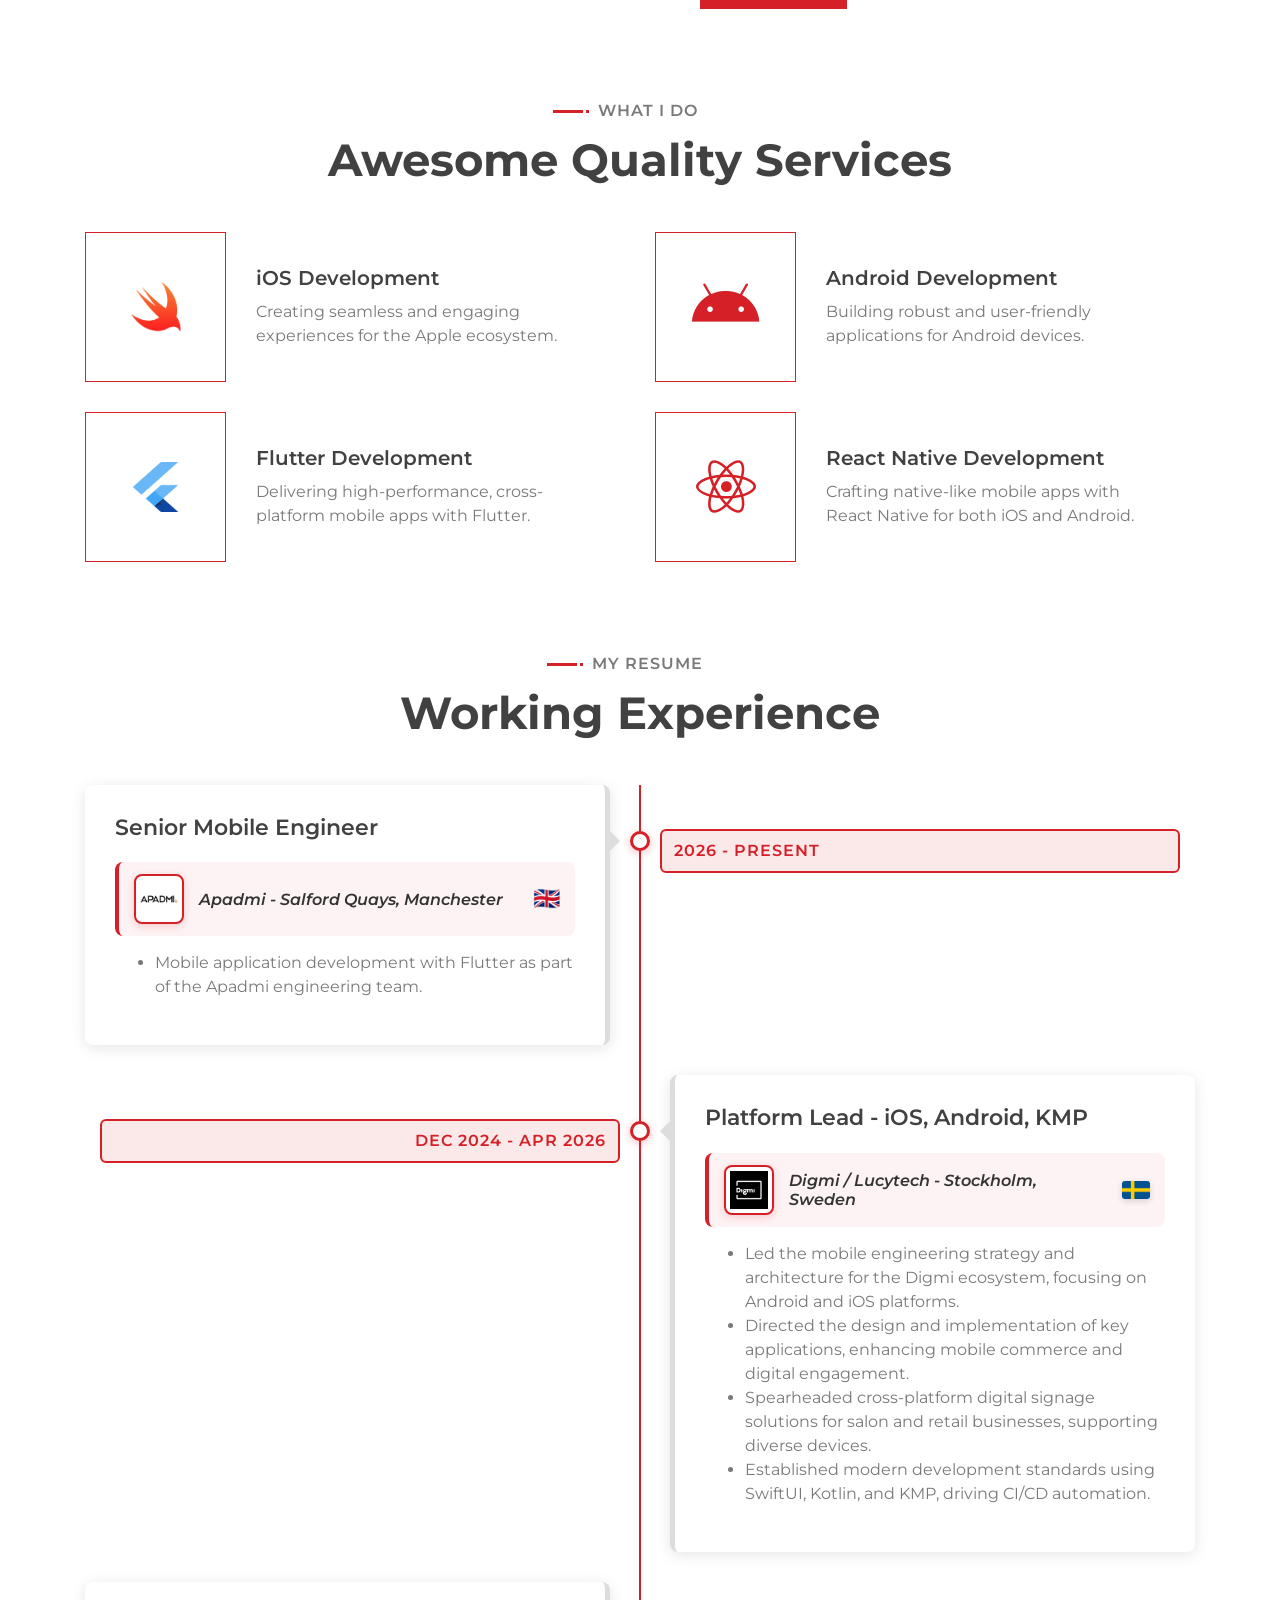
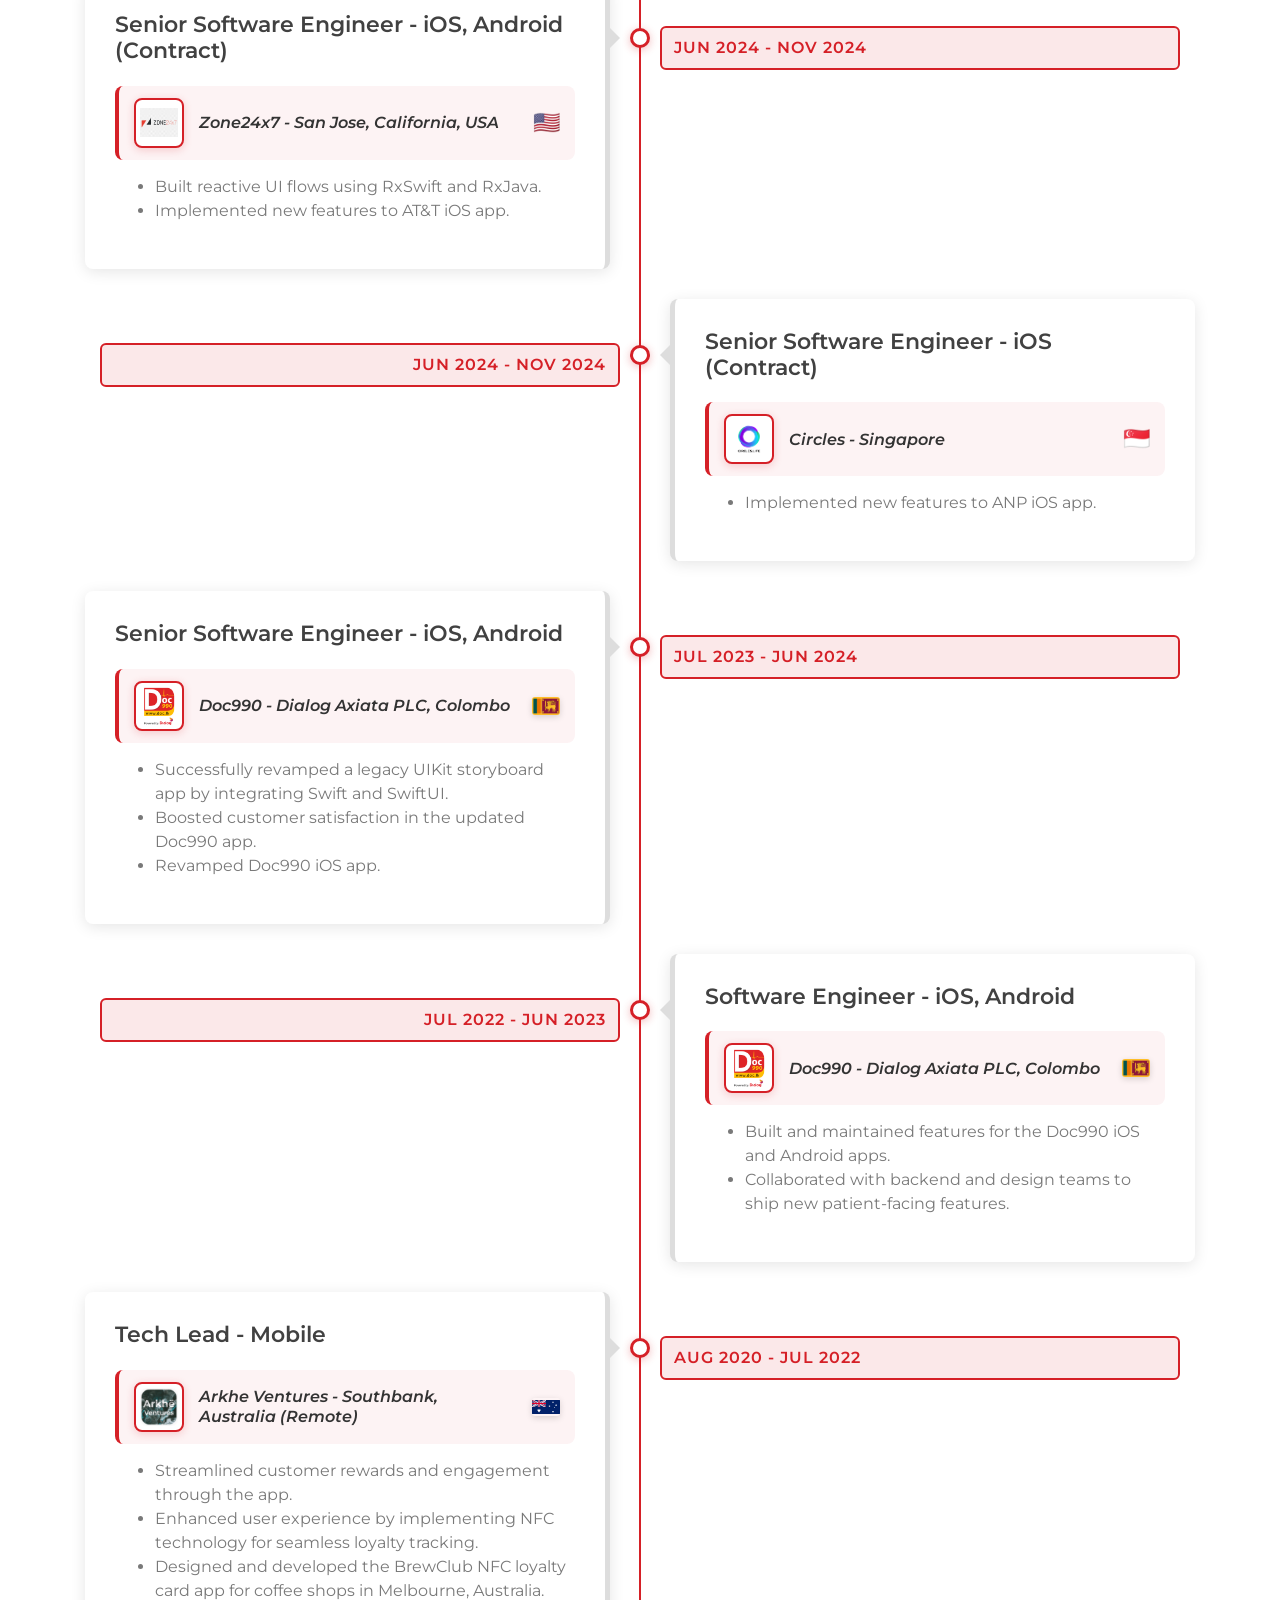
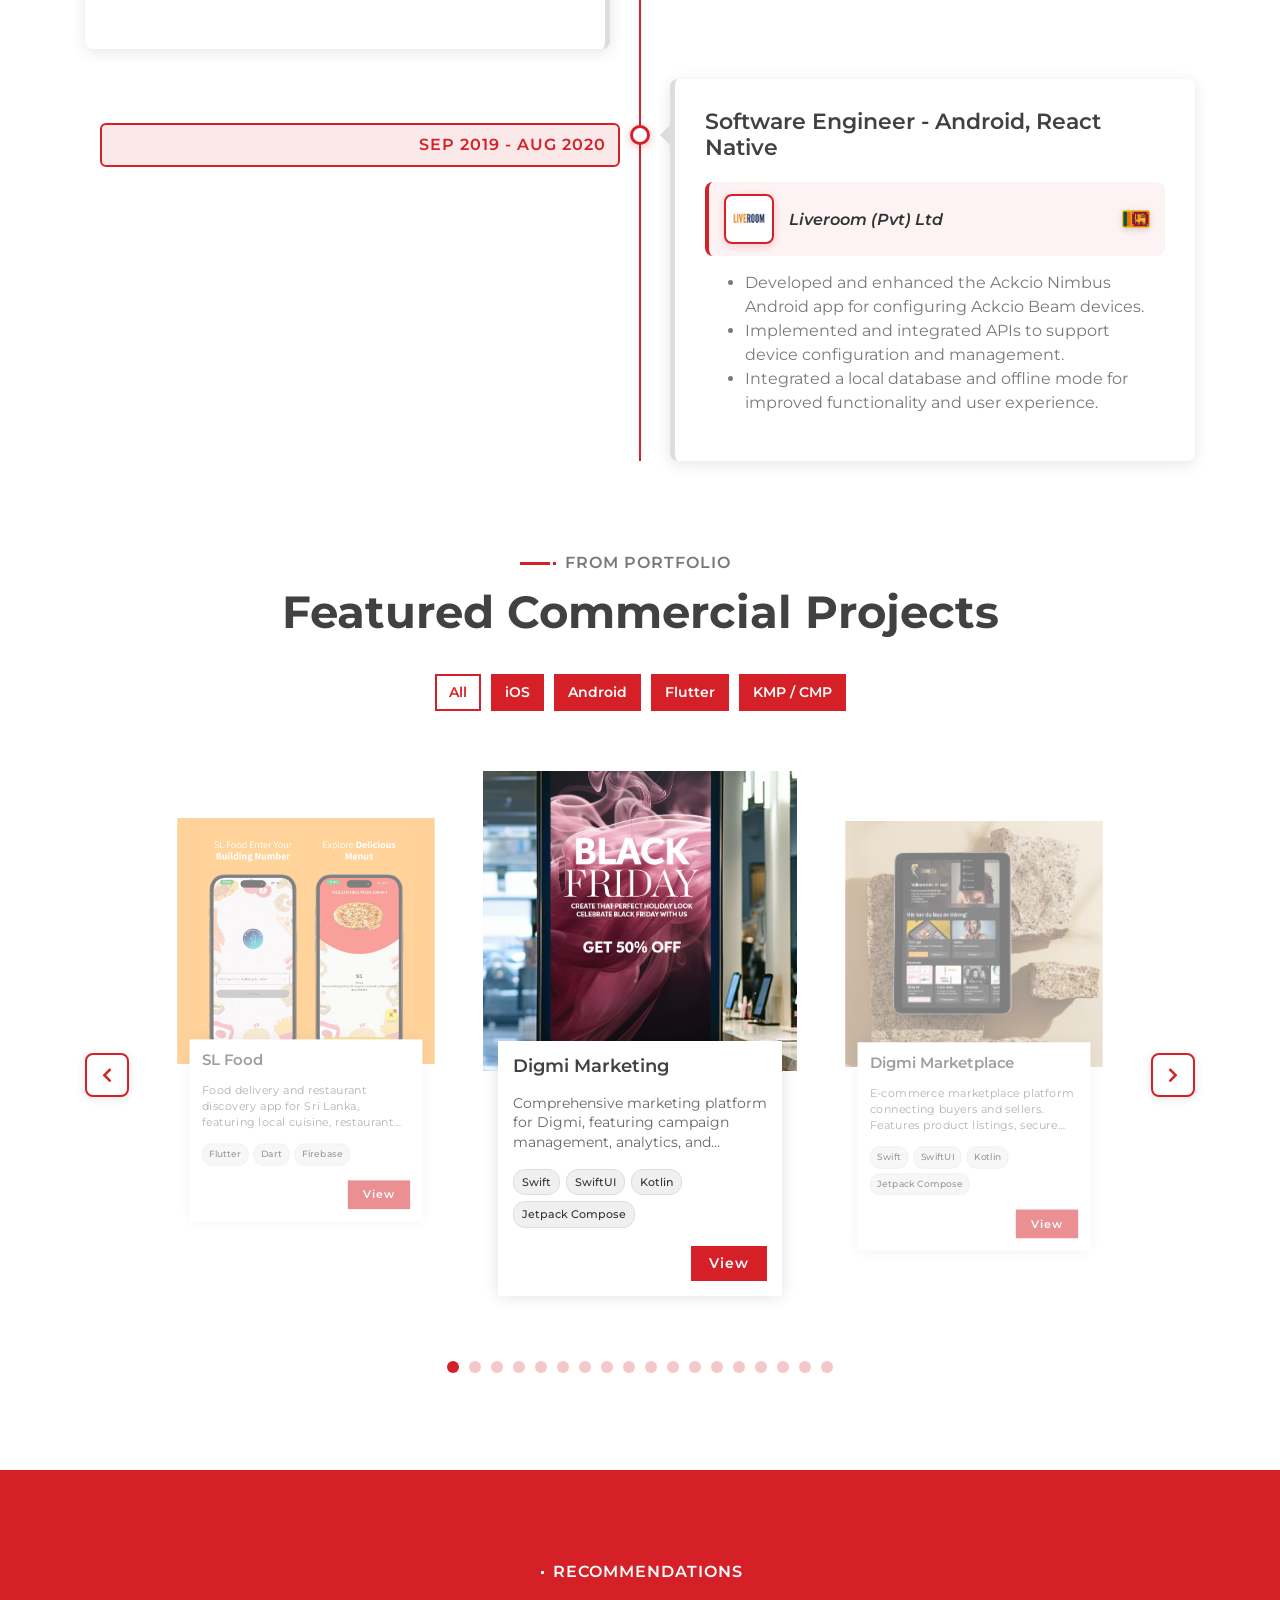
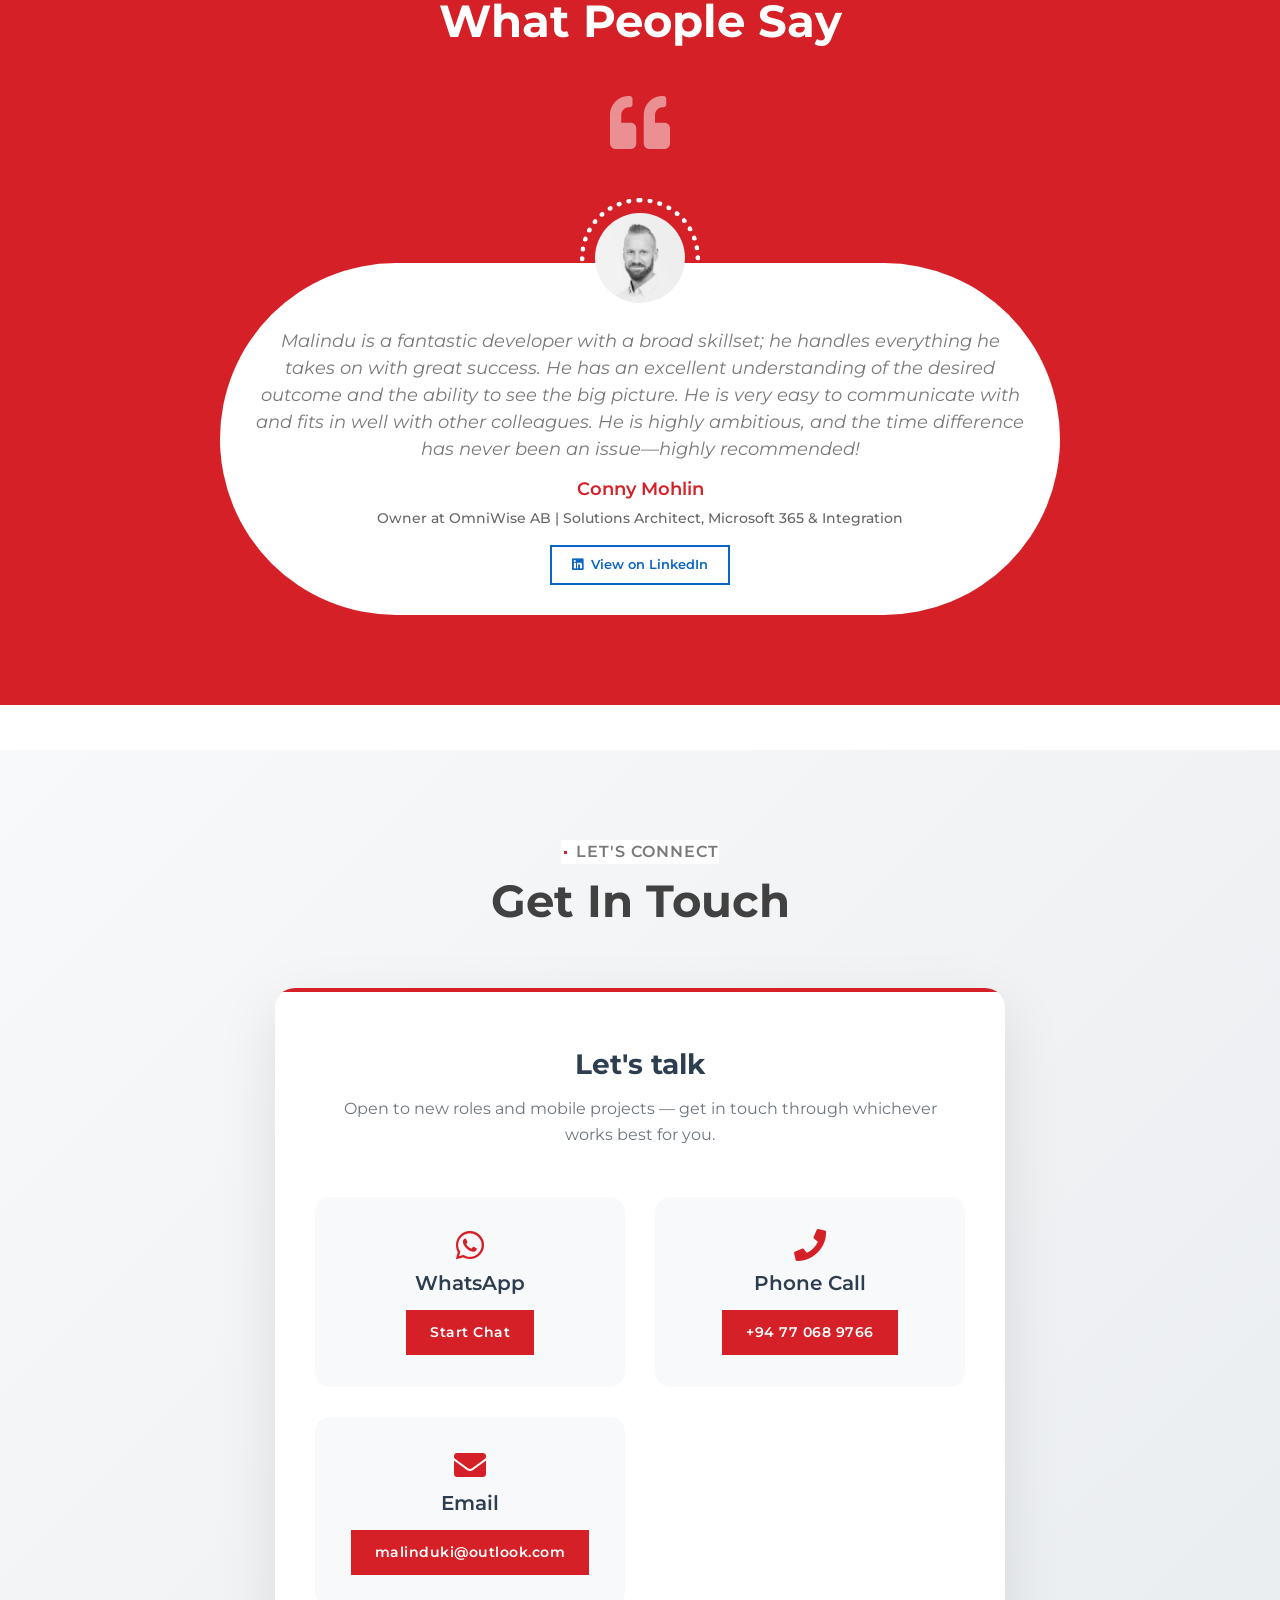
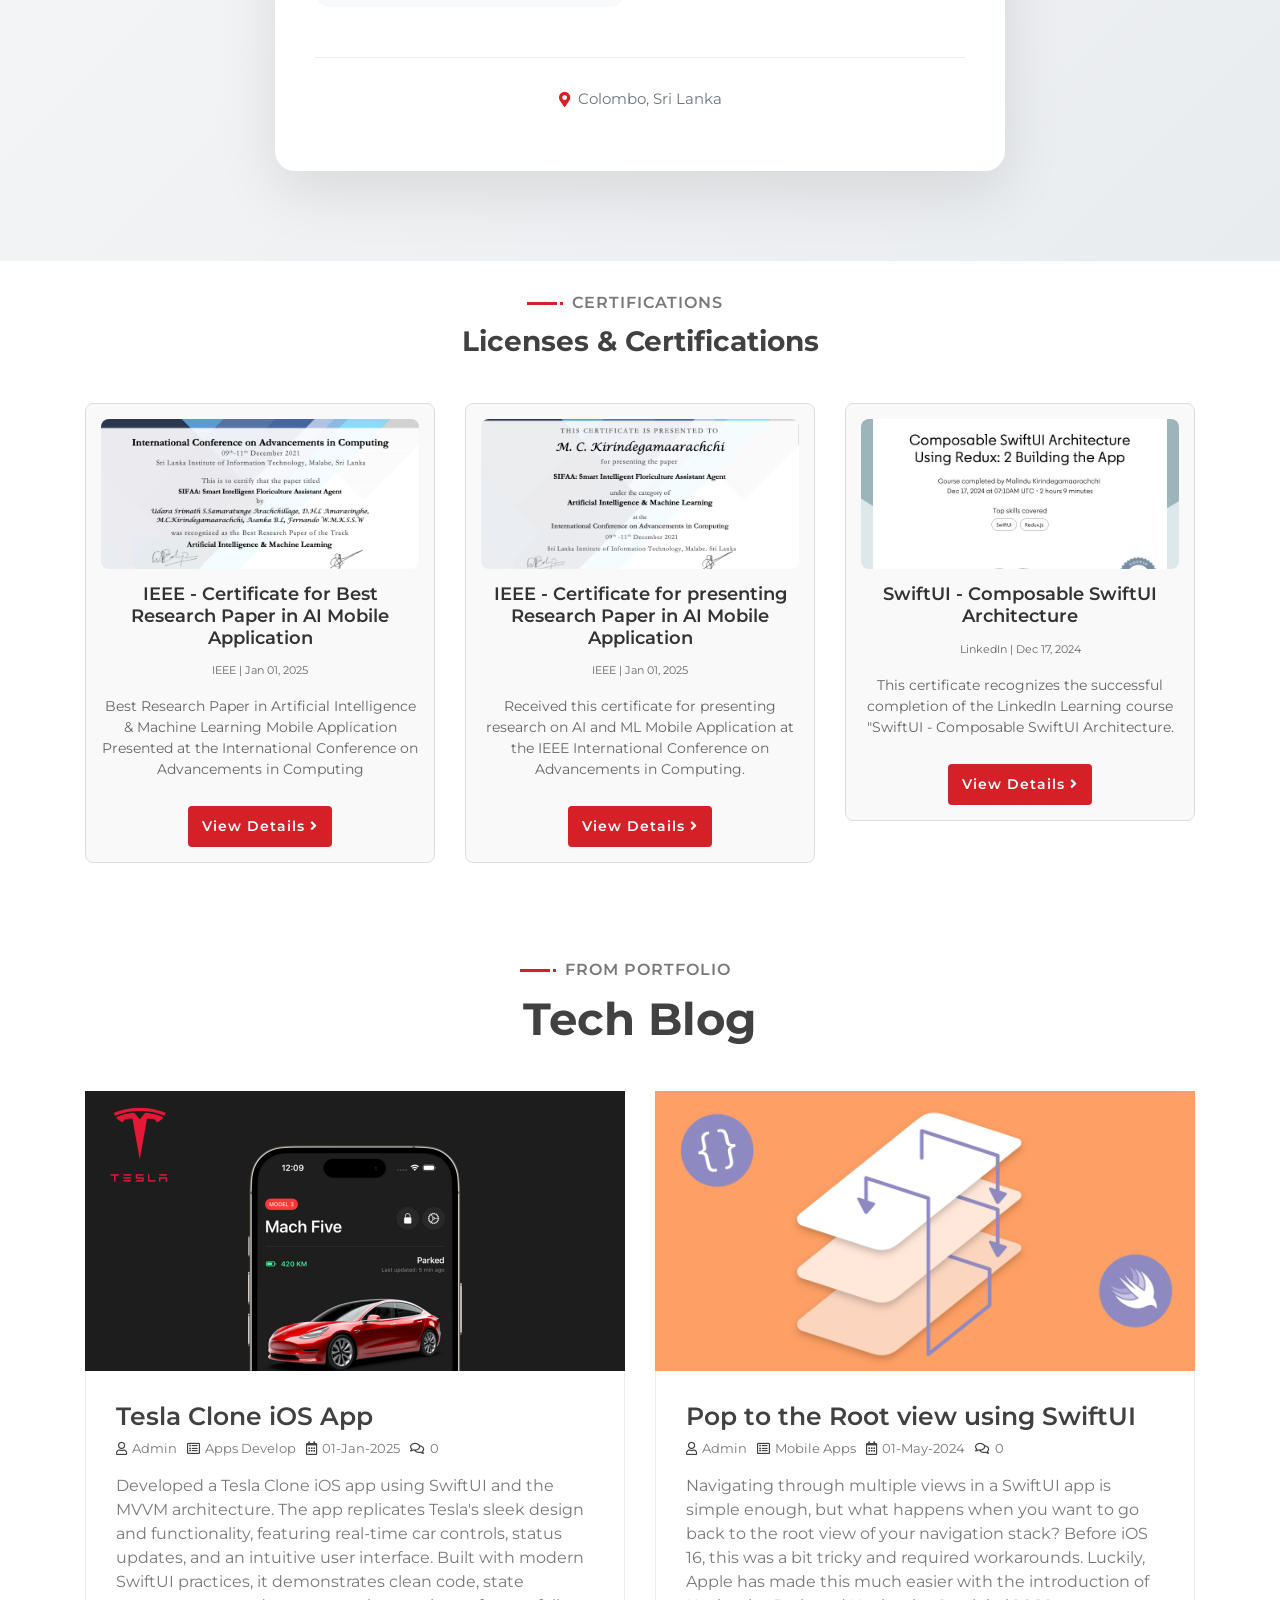
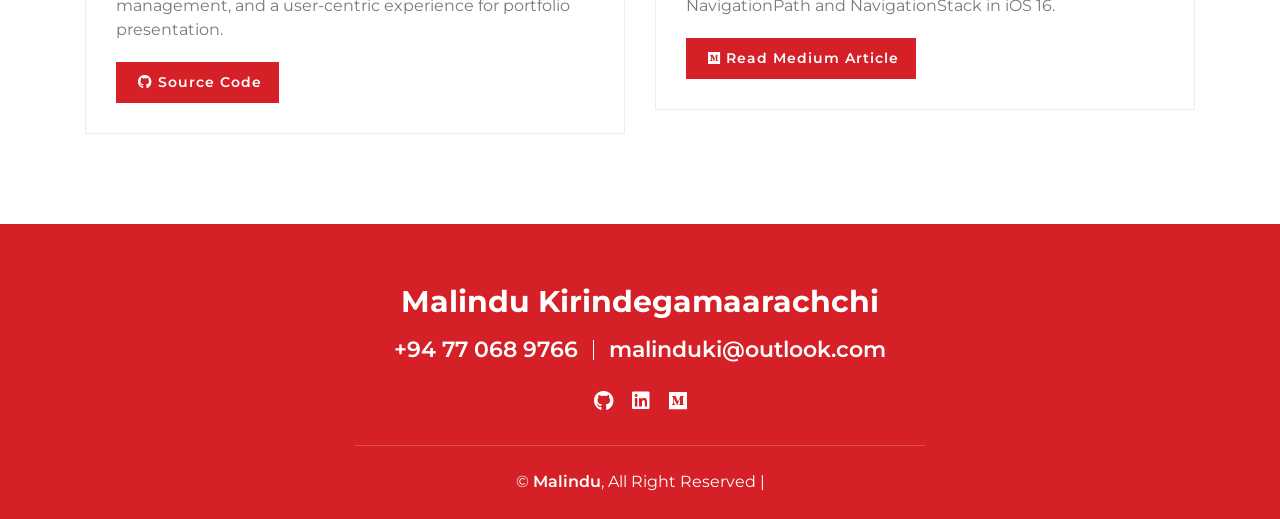
==== commit 1ea7626d: "Consolidate to a single phone number across the site Hire Me, Contact Me, Pricing Plan, and the foot" ====
--- a/index.html
+++ b/index.html
@@ -83,8 +83,8 @@
                                 <div class="typed-text">Senior Software Engineer, iOS Developer, Android Developer, Flutter Developer</div>
                             </div>
                             <div class="hero-btn">
-                                <a class="btn"  href="tel:+94713278512">Hire Me</a>
-                                <a class="btn"  href="tel:+94713278512">Contact Me</a>
+                                <a class="btn"  href="tel:+94770689766">Hire Me</a>
+                                <a class="btn"  href="tel:+94770689766">Contact Me</a>
                             </div>
                         </div>
                     </div>
@@ -513,7 +513,7 @@
                         Unlock premium mobile app development services at an unbeatable price. We believe in delivering exceptional value without compromising on quality. Our special pricing offer ensures you get top-notch applications that fit your budget and meet your specific requirements.
                     </p>
          
-                    <a class="btn"  href="tel:+94713278512" >Pricing Plan</a>
+                    <a class="btn"  href="tel:+94770689766" >Pricing Plan</a>
                 </div>
             </div>
         </div> -->
@@ -1133,7 +1133,7 @@
                         <h2>Malindu Kirindegamaarachchi</h2>
                         
                         <div class="footer-menu">
-                            <p>+94 71 3278512</p>
+                            <p>+94 77 068 9766</p>
                             <p>malinduki@outlook.com</p>
                         </div>
                         <div class="footer-social">
--- a/css/style.css
+++ b/css/style.css
@@ -1149,6 +1149,19 @@
     .portfolio-carousel.owl-carousel {
         padding-left: 0;
         padding-right: 0;
+    }
+
+    /* On phones the center item is only slightly bigger than the viewport,
+       so scaling neighbors down (around their own, mostly off-screen center)
+       pulls their peeking slivers out of view entirely. Keep just the dim. */
+    .portfolio-carousel .owl-item {
+        transform: none;
+        opacity: 0.45;
+    }
+
+    .portfolio-carousel .owl-item.center {
+        transform: none;
+        opacity: 1;
     }
 
     .portfolio-carousel .owl-dots {
